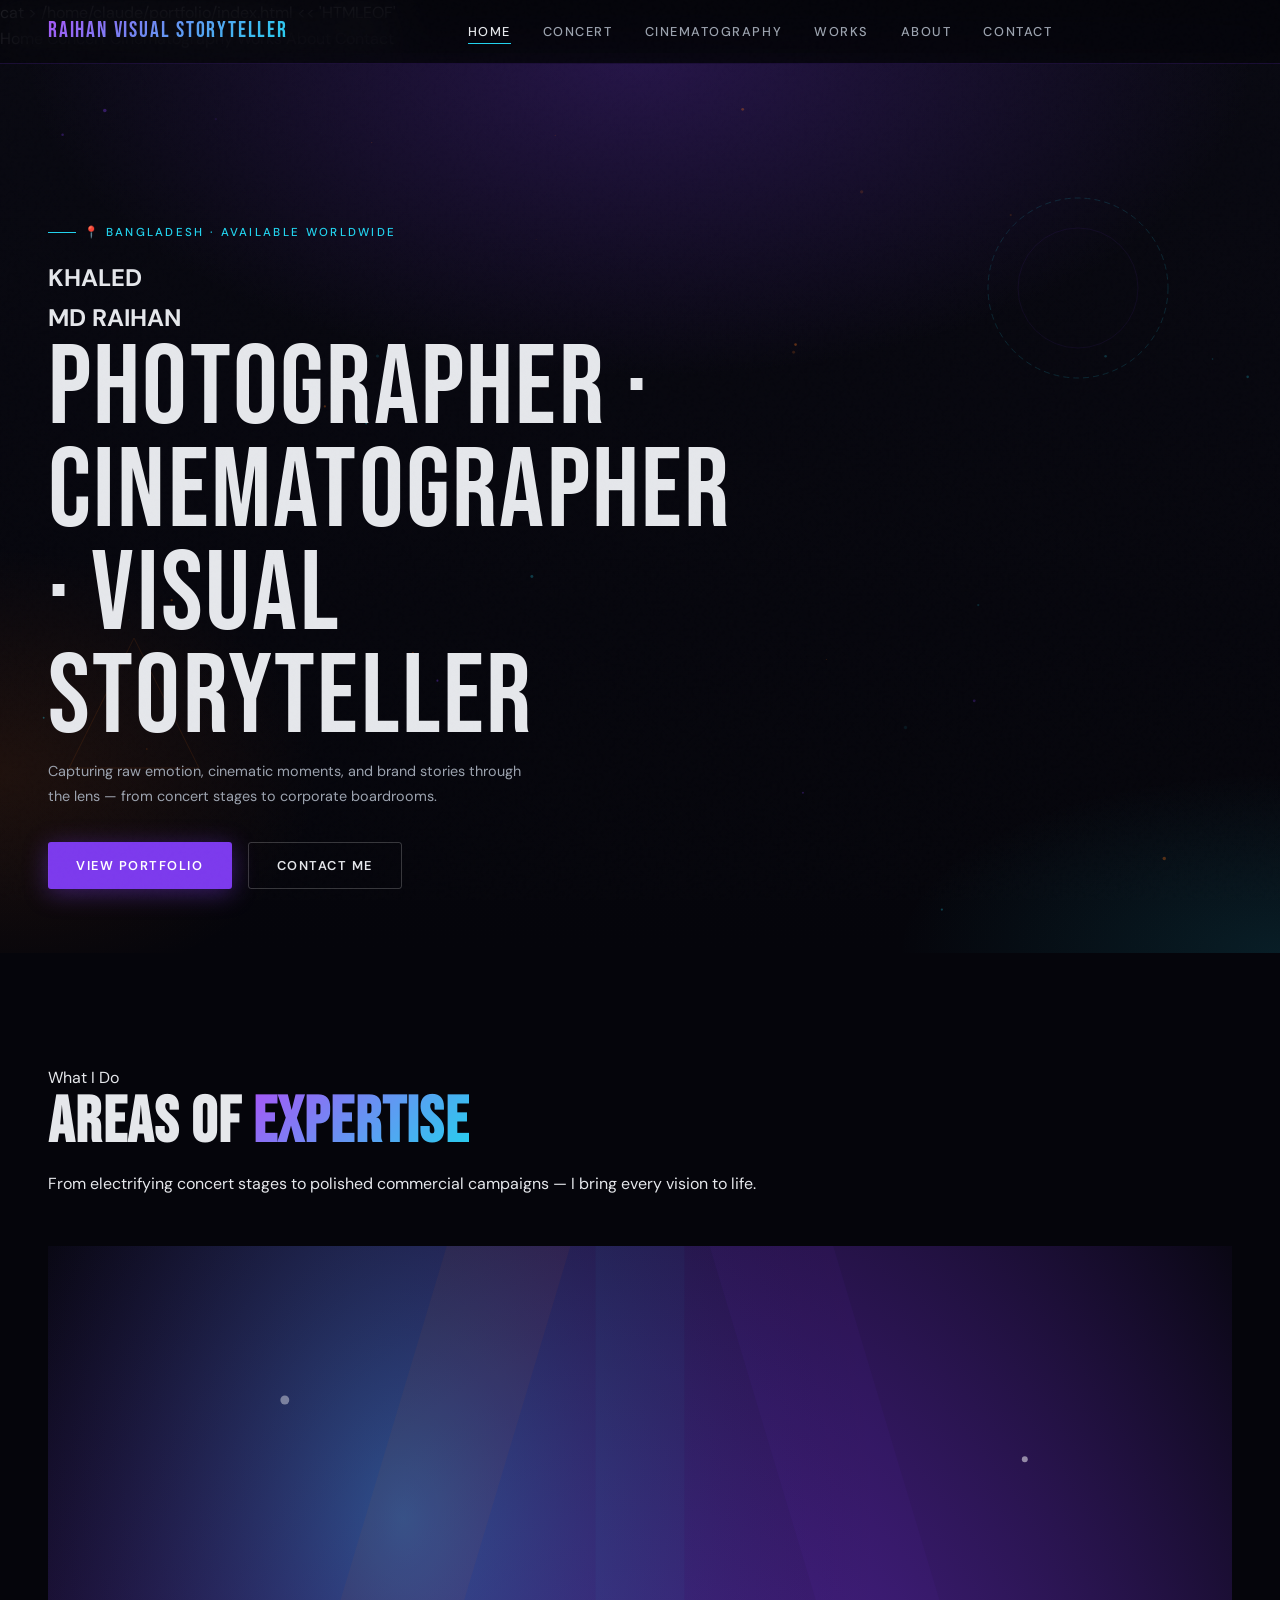
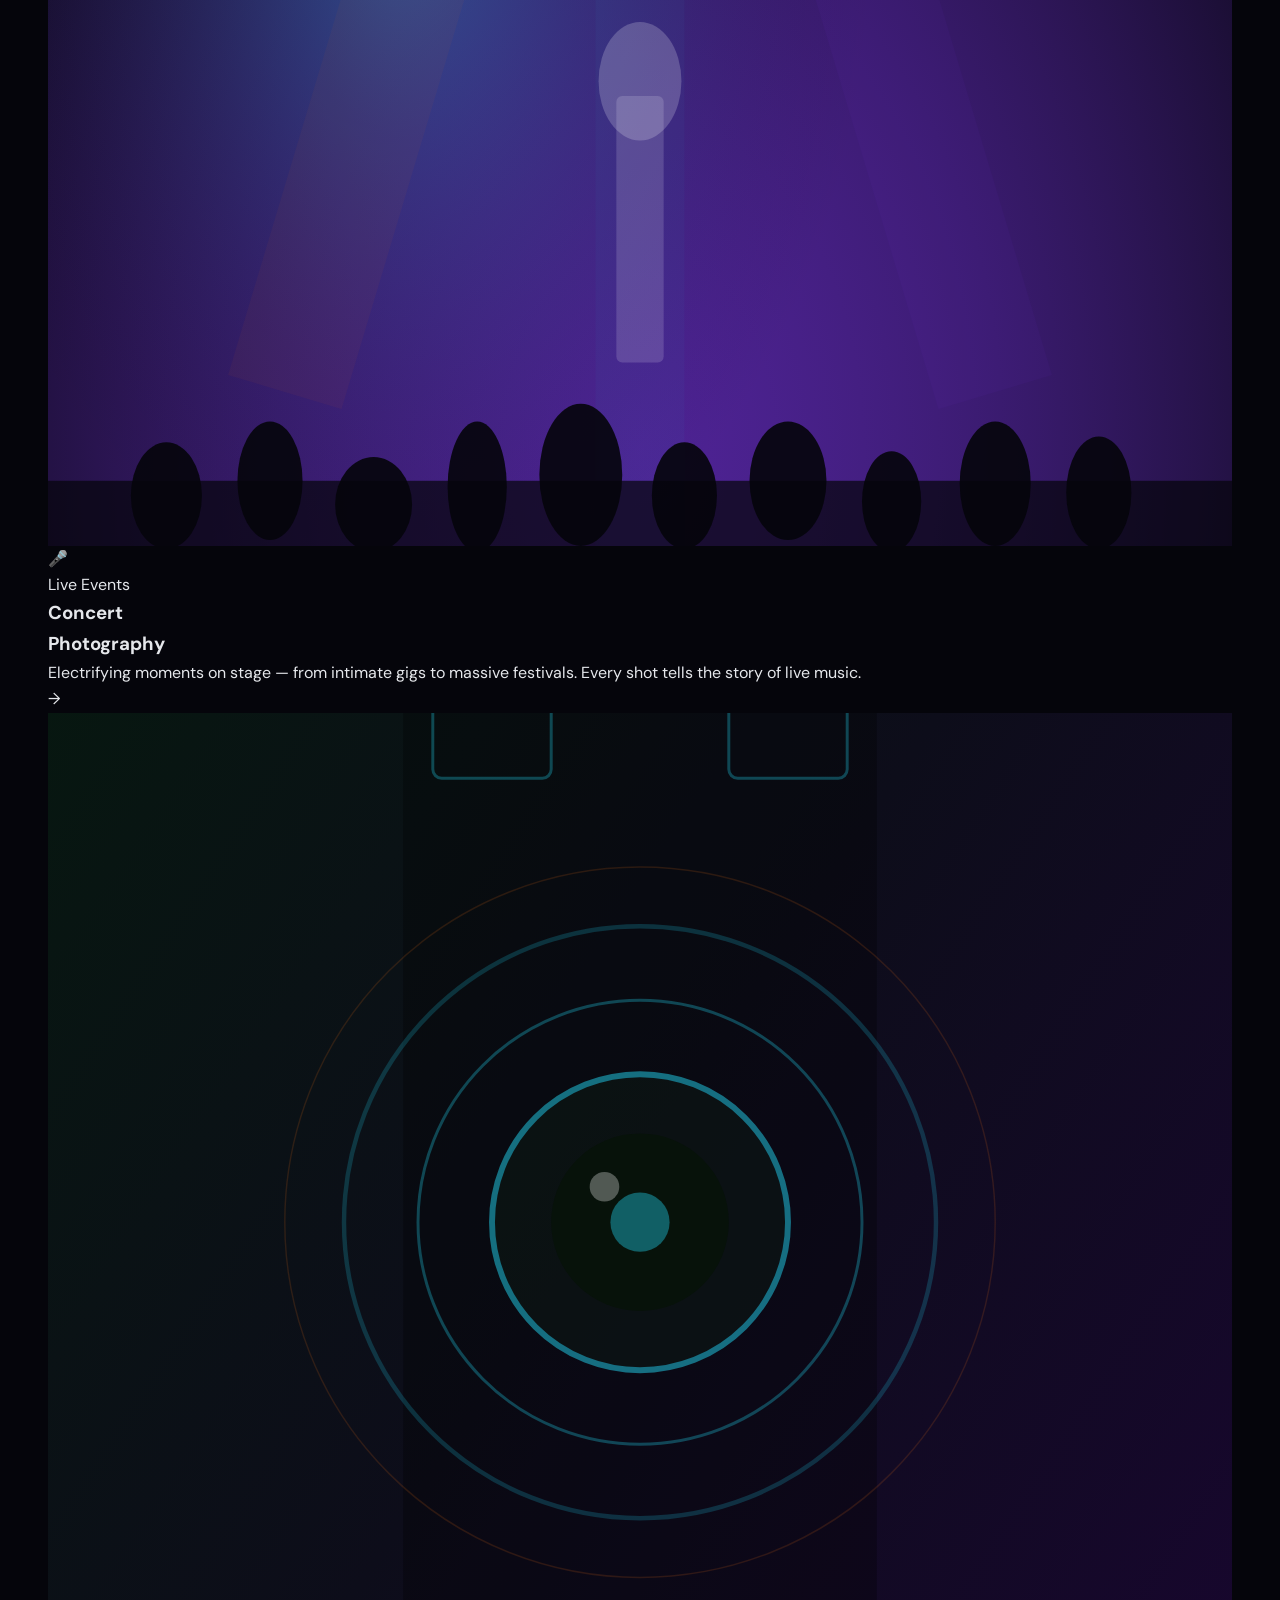
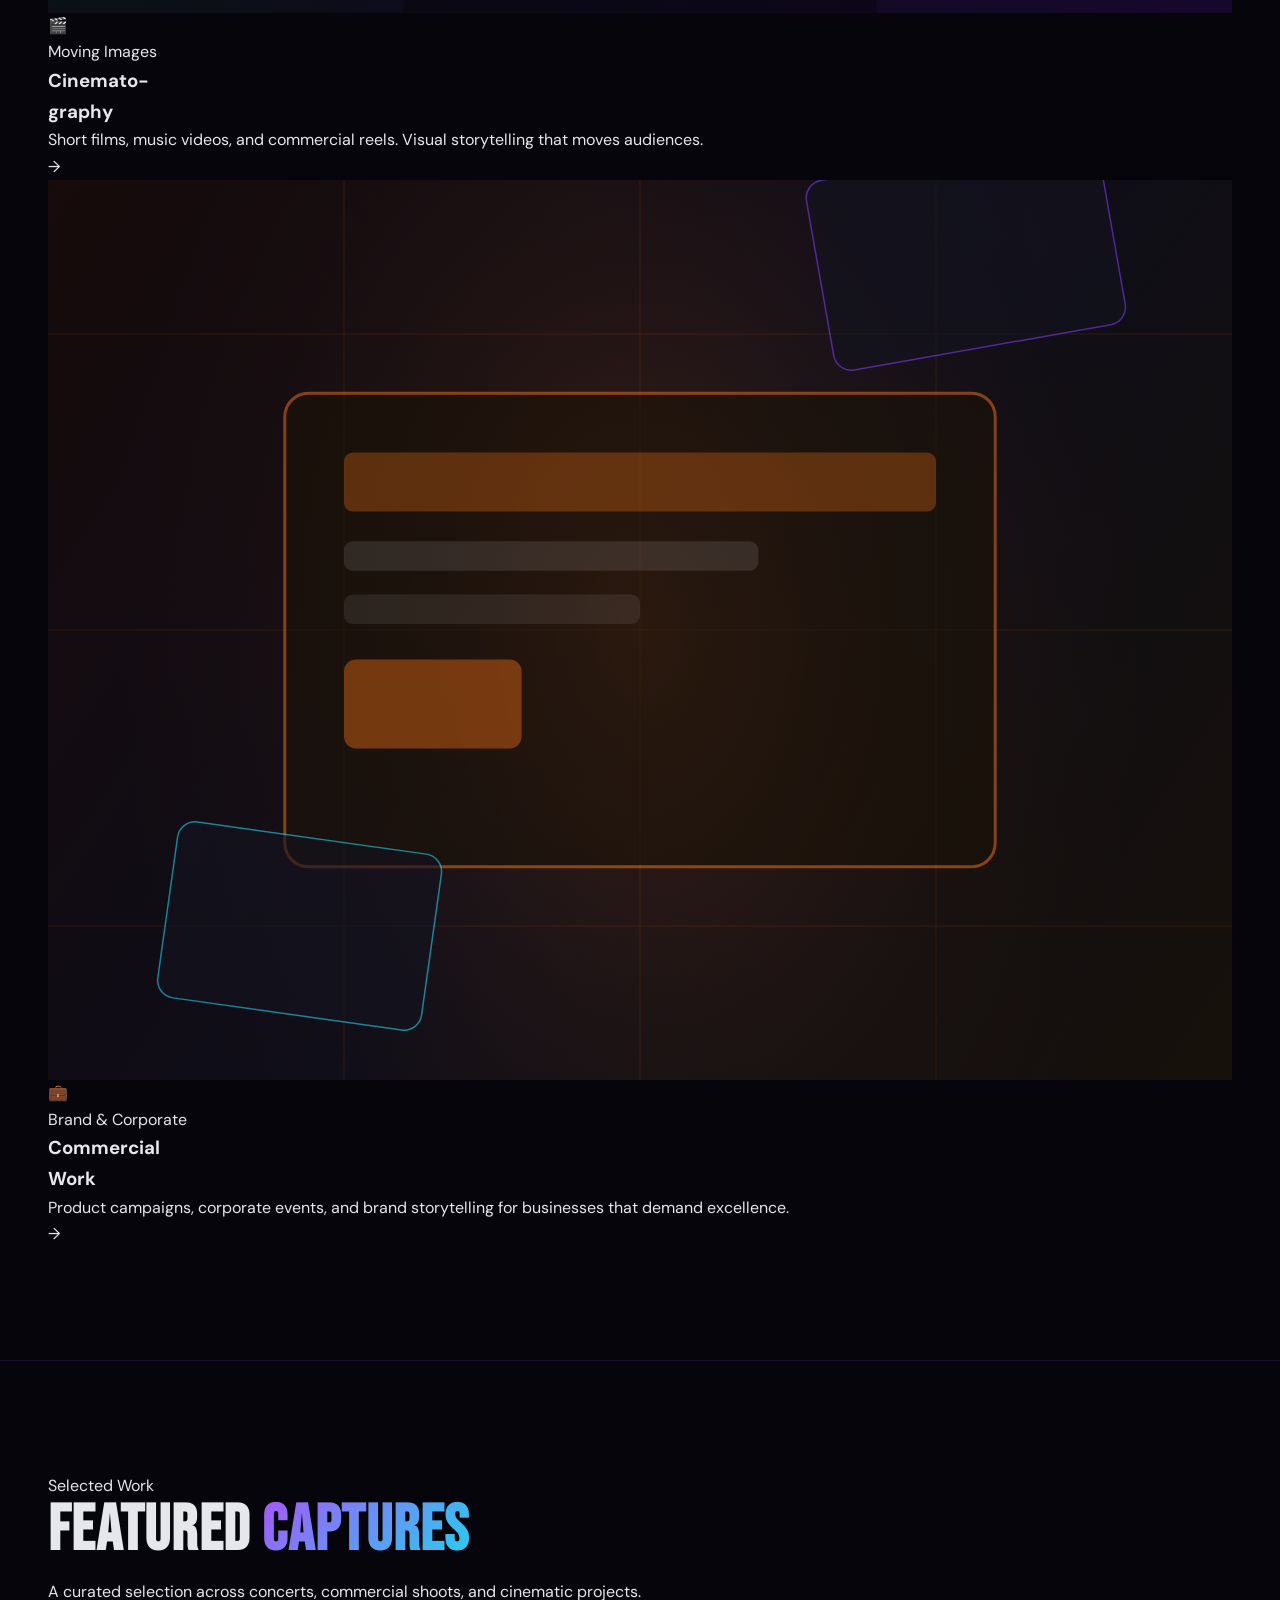
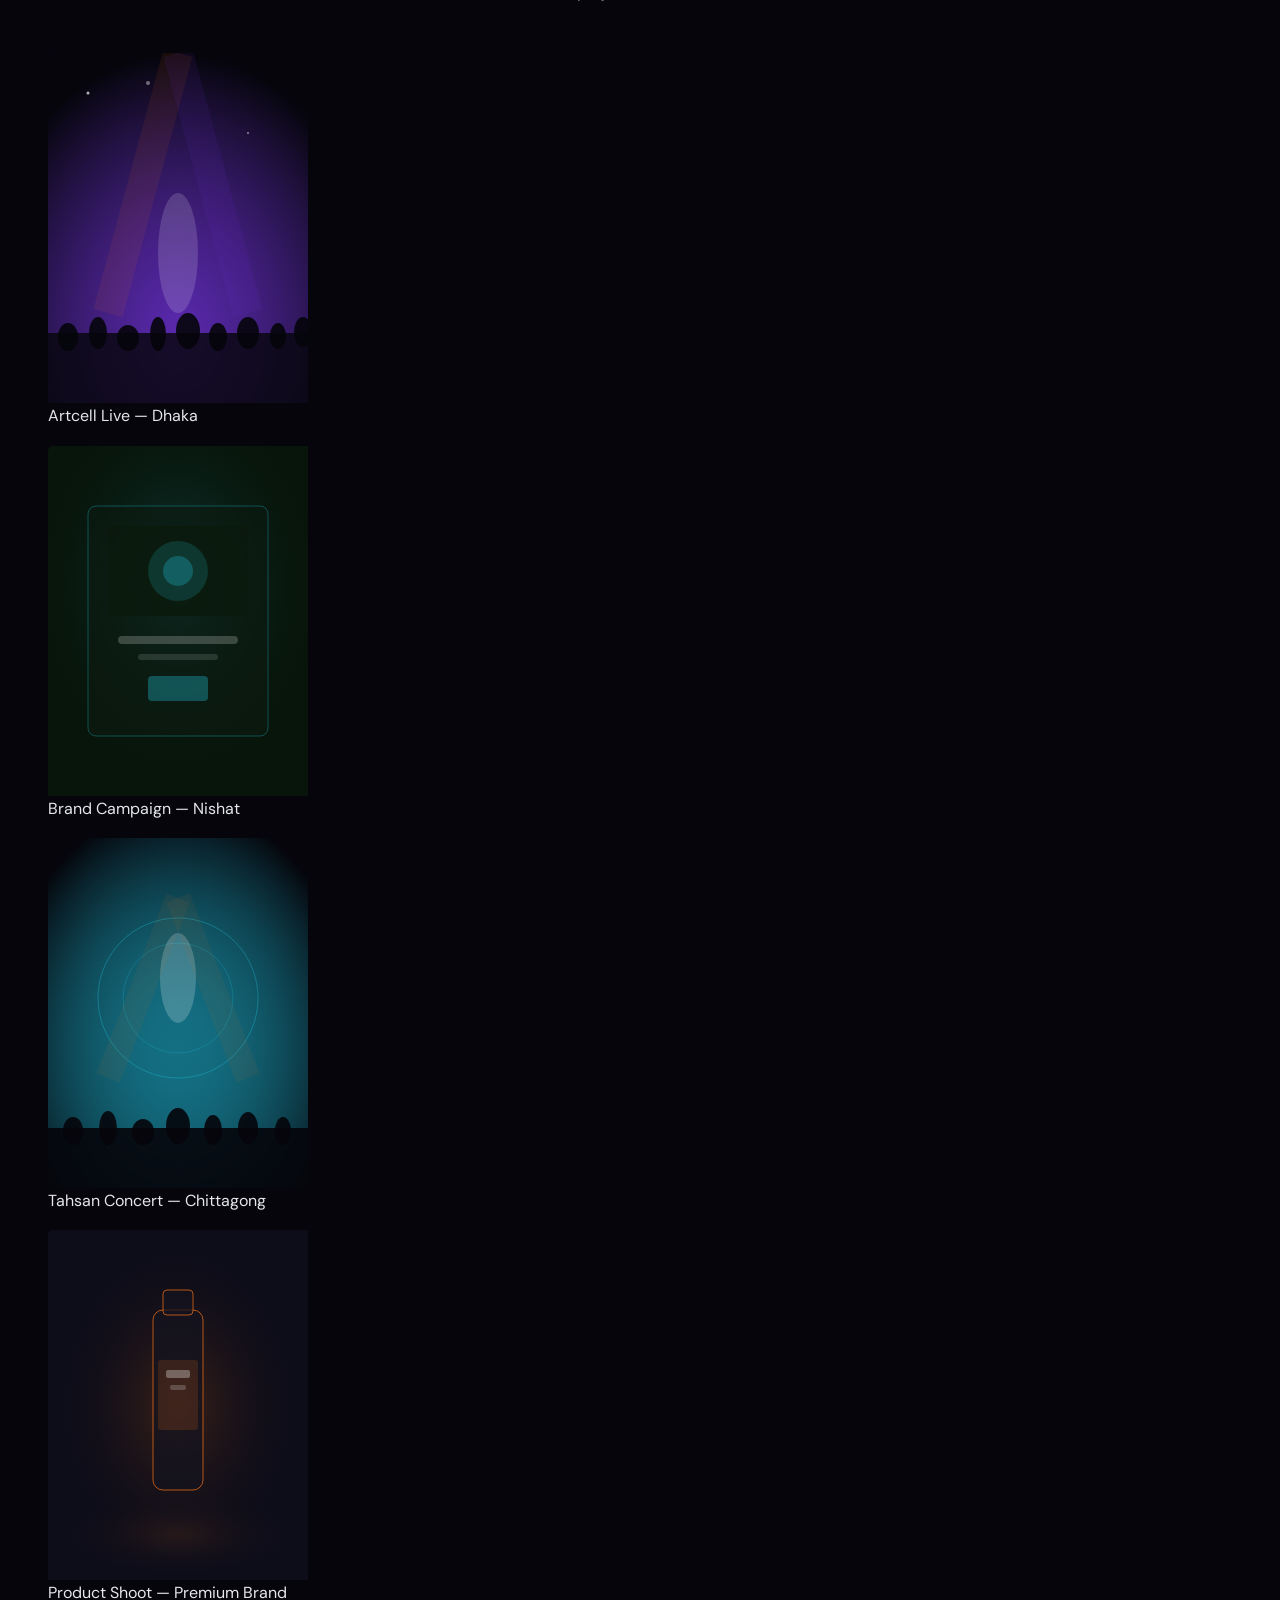
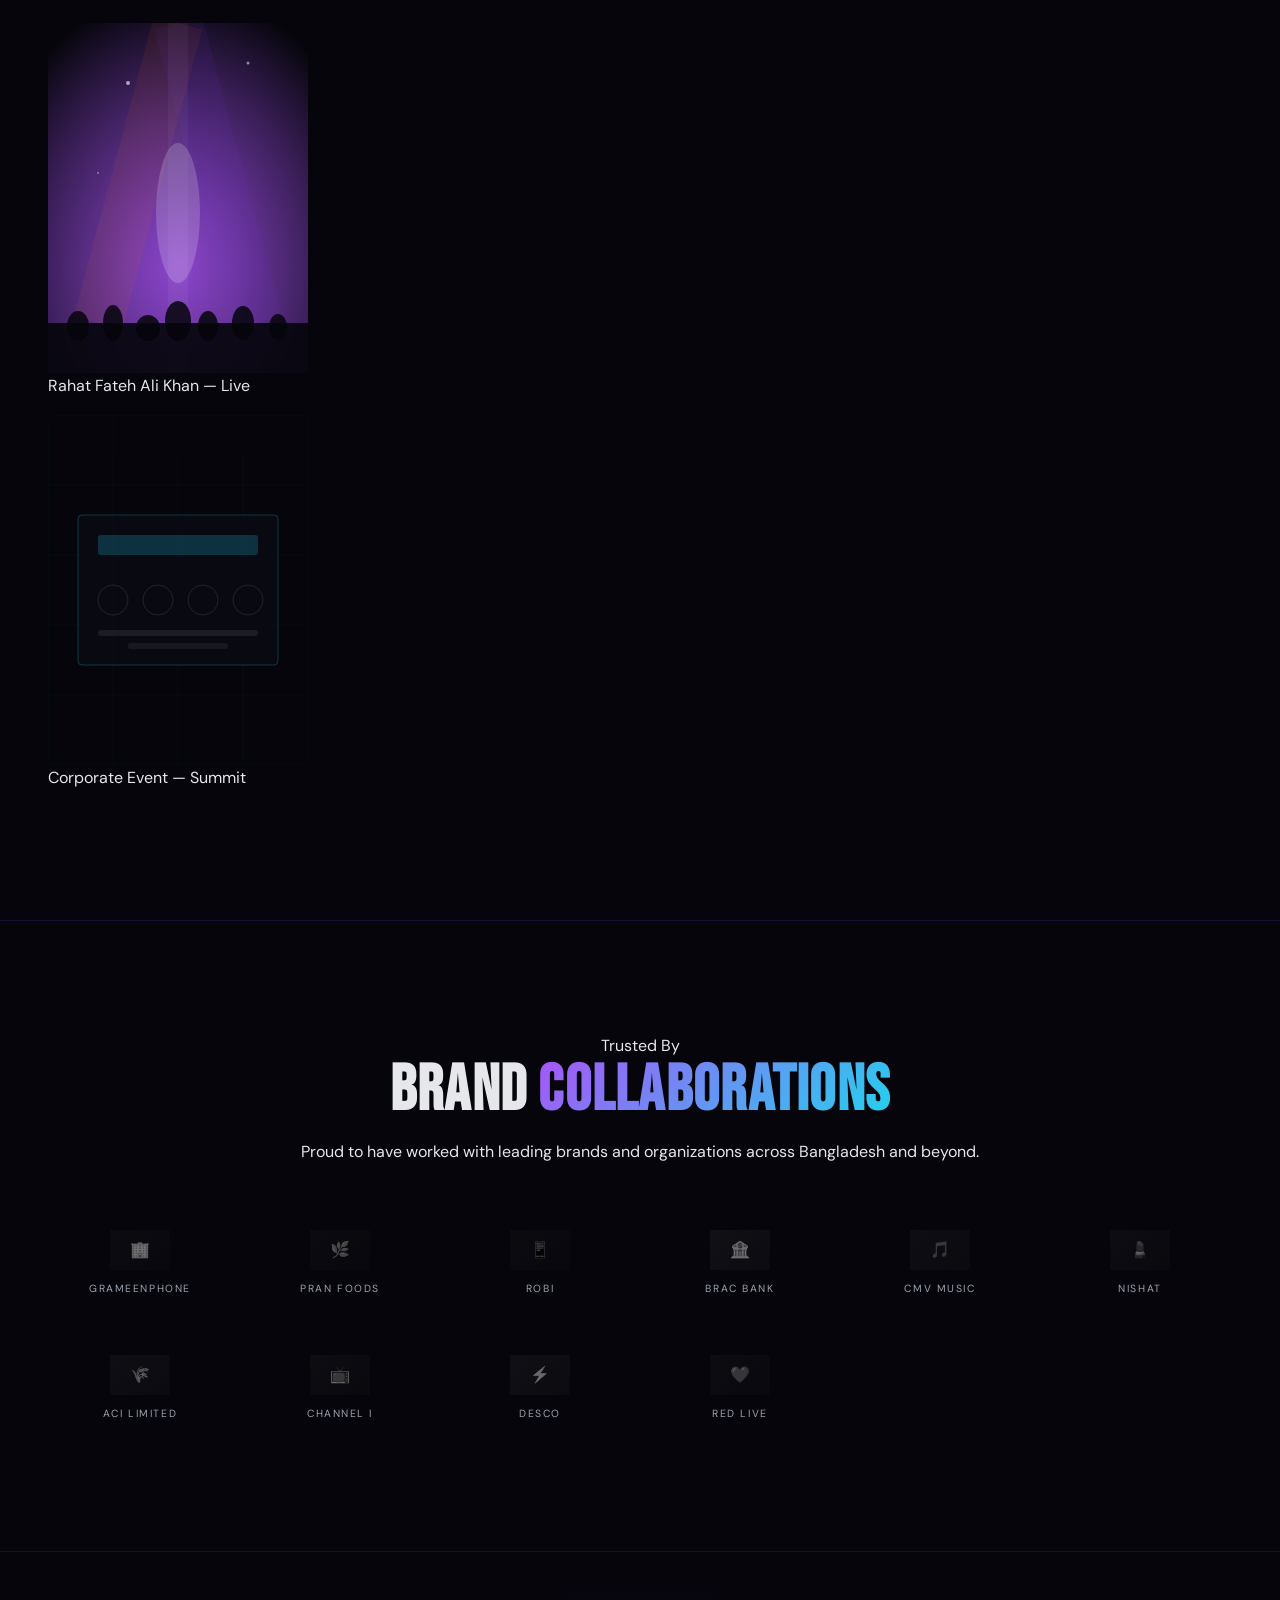
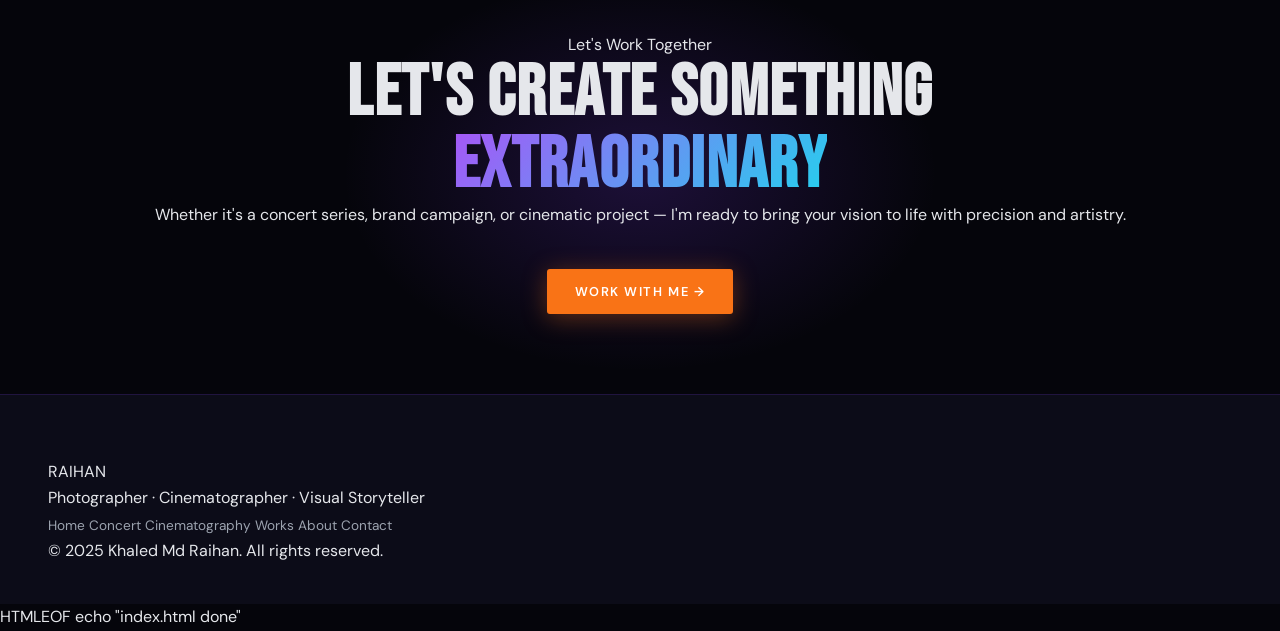
==== index.html @ 68803787 "Add files via upload" ====
cat > /home/claude/portfolio/index.html << 'HTMLEOF'
<!DOCTYPE html>
<html lang="en">
<head>
<meta charset="UTF-8">
<meta name="viewport" content="width=device-width,initial-scale=1">
<title>Khaled Md Raihan — Photographer & Cinematographer</title>
<meta name="description" content="Professional photographer and cinematographer specializing in concert photography, cinematography, and commercial work in Bangladesh.">
<link rel="stylesheet" href="style.css">
</head>
<body>

<!-- NAV -->
<nav class="navbar" id="navbar">
  <a href="index.html" class="nav-brand">
    <span class="nav-brand-name">RAIHAN</span>
    <span class="nav-brand-sub">Visual Storyteller</span>
  </a>
  <ul class="nav-links">
    <li><a href="index.html" class="active">Home</a></li>
    <li><a href="concerts.html">Concert</a></li>
    <li><a href="cinematography.html">Cinematography</a></li>
    <li><a href="works.html">Works</a></li>
    <li><a href="about.html">About</a></li>
    <li><a href="contact.html">Contact</a></li>
  </ul>
  <button class="nav-toggle" id="nav-toggle" aria-label="Menu">
    <span></span><span></span><span></span>
  </button>
</nav>

<!-- MOBILE OVERLAY -->
<nav class="nav-overlay" id="nav-overlay">
  <a href="index.html">Home</a>
  <a href="concerts.html">Concert</a>
  <a href="cinematography.html">Cinematography</a>
  <a href="works.html">Works</a>
  <a href="about.html">About</a>
  <a href="contact.html">Contact</a>
</nav>

<!-- HERO -->
<section class="hero">
  <div class="hero-bg"></div>
  <div class="hero-lines"></div>

  <!-- Floating geometric accents -->
  <svg style="position:absolute;top:15%;right:8%;opacity:.15;pointer-events:none" width="200" height="200" viewBox="0 0 200 200">
    <circle cx="100" cy="100" r="90" fill="none" stroke="#22d3ee" stroke-width="1" stroke-dasharray="6 4"/>
    <circle cx="100" cy="100" r="60" fill="none" stroke="#7c3aed" stroke-width="0.5"/>
  </svg>
  <svg style="position:absolute;bottom:20%;left:5%;opacity:.1;pointer-events:none" width="140" height="140" viewBox="0 0 140 140" class="float-el">
    <polygon points="70,5 135,135 5,135" fill="none" stroke="#f97316" stroke-width="1"/>
  </svg>

  <div class="hero-content">
    <p class="hero-eyebrow">📍 Bangladesh · Available Worldwide</p>
    <h1 class="hero-name">KHALED<br>MD RAIHAN</h1>
    <p class="hero-title">Photographer · Cinematographer · Visual Storyteller</p>
    <p class="hero-desc">Capturing raw emotion, cinematic moments, and brand stories through the lens — from concert stages to corporate boardrooms.</p>
    <div class="hero-ctas">
      <a href="works.html" class="btn btn-primary">View Portfolio</a>
      <a href="contact.html" class="btn btn-outline">Contact Me</a>
    </div>
  </div>

  <div class="hero-scroll">
    <span>Scroll</span>
    <div class="scroll-line"></div>
  </div>
</section>

<!-- FEATURED CATEGORIES -->
<section>
  <div class="container">
    <div class="section-header reveal">
      <p class="section-label">What I Do</p>
      <h2 class="section-title">Areas of <span>Expertise</span></h2>
      <p class="section-subtitle">From electrifying concert stages to polished commercial campaigns — I bring every vision to life.</p>
    </div>
    <div class="category-grid">

      <!-- Concert -->
      <a href="concerts.html" class="category-card reveal">
        <div class="card-bg-art">
          <svg width="100%" height="100%" viewBox="0 0 400 600" xmlns="http://www.w3.org/2000/svg" preserveAspectRatio="xMidYMid slice">
            <defs>
              <radialGradient id="cg1" cx="50%" cy="70%" r="70%">
                <stop offset="0%" stop-color="#7c3aed" stop-opacity="0.6"/>
                <stop offset="100%" stop-color="#05050b" stop-opacity="1"/>
              </radialGradient>
              <radialGradient id="cg2" cx="30%" cy="40%" r="40%">
                <stop offset="0%" stop-color="#22d3ee" stop-opacity="0.3"/>
                <stop offset="100%" stop-color="transparent"/>
              </radialGradient>
            </defs>
            <rect width="400" height="600" fill="#0a0012"/>
            <rect width="400" height="600" fill="url(#cg1)"/>
            <rect width="400" height="600" fill="url(#cg2)"/>
            <!-- Stage lights -->
            <g opacity="0.6">
              <line x1="200" y1="0" x2="80" y2="400" stroke="#f97316" stroke-width="40" stroke-opacity="0.08"/>
              <line x1="200" y1="0" x2="320" y2="400" stroke="#7c3aed" stroke-width="40" stroke-opacity="0.08"/>
              <line x1="200" y1="0" x2="200" y2="500" stroke="#22d3ee" stroke-width="30" stroke-opacity="0.06"/>
            </g>
            <!-- Crowd silhouette -->
            <rect x="0" y="430" width="400" height="170" fill="#05050b" opacity="0.7"/>
            <g fill="#05050b" opacity="0.9">
              <ellipse cx="40" cy="435" rx="12" ry="18"/>
              <ellipse cx="75" cy="430" rx="11" ry="20"/>
              <ellipse cx="110" cy="438" rx="13" ry="16"/>
              <ellipse cx="145" cy="432" rx="10" ry="22"/>
              <ellipse cx="180" cy="428" rx="14" ry="24"/>
              <ellipse cx="215" cy="435" rx="11" ry="18"/>
              <ellipse cx="250" cy="430" rx="13" ry="20"/>
              <ellipse cx="285" cy="437" rx="10" ry="17"/>
              <ellipse cx="320" cy="431" rx="12" ry="21"/>
              <ellipse cx="355" cy="434" rx="11" ry="19"/>
            </g>
            <!-- Mic silhouette -->
            <rect x="192" y="300" width="16" height="90" fill="#fff" opacity="0.15" rx="2"/>
            <ellipse cx="200" cy="295" rx="14" ry="20" fill="#fff" opacity="0.2"/>
            <!-- Stars/bokeh -->
            <g fill="#fff">
              <circle cx="60" cy="80" r="1.5" opacity="0.6"/>
              <circle cx="150" cy="50" r="1" opacity="0.4"/>
              <circle cx="300" cy="120" r="2" opacity="0.5"/>
              <circle cx="350" cy="60" r="1" opacity="0.3"/>
              <circle cx="80" cy="200" r="1.5" opacity="0.4"/>
              <circle cx="330" cy="220" r="1" opacity="0.5"/>
            </g>
          </svg>
        </div>
        <div class="category-card-overlay">
          <div class="category-card-icon">🎤</div>
          <p class="cat-label">Live Events</p>
          <h3 class="cat-title">Concert<br>Photography</h3>
          <p class="cat-desc">Electrifying moments on stage — from intimate gigs to massive festivals. Every shot tells the story of live music.</p>
          <div class="cat-arrow">→</div>
        </div>
      </a>

      <!-- Cinematography -->
      <a href="cinematography.html" class="category-card reveal reveal-delay-1">
        <div class="card-bg-art">
          <svg width="100%" height="100%" viewBox="0 0 400 600" xmlns="http://www.w3.org/2000/svg" preserveAspectRatio="xMidYMid slice">
            <defs>
              <linearGradient id="cinGrad" x1="0%" y1="0%" x2="100%" y2="100%">
                <stop offset="0%" stop-color="#051a0d"/>
                <stop offset="50%" stop-color="#0d0d1a"/>
                <stop offset="100%" stop-color="#1a0533"/>
              </linearGradient>
            </defs>
            <rect width="400" height="600" fill="url(#cinGrad)"/>
            <!-- Film strip -->
            <rect x="120" y="0" width="160" height="600" fill="#000" opacity="0.3"/>
            <g fill="none" stroke="#22d3ee" stroke-width="1" opacity="0.3">
              <rect x="130" y="20" width="40" height="30" rx="3"/>
              <rect x="230" y="20" width="40" height="30" rx="3"/>
              <rect x="130" y="80" width="40" height="30" rx="3"/>
              <rect x="230" y="80" width="40" height="30" rx="3"/>
              <rect x="130" y="140" width="40" height="30" rx="3"/>
              <rect x="230" y="140" width="40" height="30" rx="3"/>
              <rect x="130" y="500" width="40" height="30" rx="3"/>
              <rect x="230" y="500" width="40" height="30" rx="3"/>
              <rect x="130" y="560" width="40" height="30" rx="3"/>
              <rect x="230" y="560" width="40" height="30" rx="3"/>
            </g>
            <!-- Camera lens -->
            <circle cx="200" cy="320" r="100" fill="none" stroke="#22d3ee" stroke-width="1.5" opacity="0.2"/>
            <circle cx="200" cy="320" r="75" fill="none" stroke="#22d3ee" stroke-width="1" opacity="0.3"/>
            <circle cx="200" cy="320" r="50" fill="#0d1a14" stroke="#22d3ee" stroke-width="2" opacity="0.5"/>
            <circle cx="200" cy="320" r="30" fill="#071209" opacity="0.9"/>
            <circle cx="200" cy="320" r="10" fill="#22d3ee" opacity="0.4"/>
            <circle cx="188" cy="308" r="5" fill="#fff" opacity="0.3"/>
            <!-- Lens flare -->
            <circle cx="200" cy="320" r="120" fill="none" stroke="#f97316" stroke-width="0.5" opacity="0.15"/>
          </svg>
        </div>
        <div class="category-card-overlay">
          <div class="category-card-icon">🎬</div>
          <p class="cat-label">Moving Images</p>
          <h3 class="cat-title">Cinemato-<br>graphy</h3>
          <p class="cat-desc">Short films, music videos, and commercial reels. Visual storytelling that moves audiences.</p>
          <div class="cat-arrow">→</div>
        </div>
      </a>

      <!-- Commercial -->
      <a href="works.html" class="category-card reveal reveal-delay-2">
        <div class="card-bg-art">
          <svg width="100%" height="100%" viewBox="0 0 400 600" xmlns="http://www.w3.org/2000/svg" preserveAspectRatio="xMidYMid slice">
            <defs>
              <linearGradient id="comGrad" x1="0%" y1="0%" x2="100%" y2="100%">
                <stop offset="0%" stop-color="#1a0a05"/>
                <stop offset="50%" stop-color="#0d0d1a"/>
                <stop offset="100%" stop-color="#1a1205"/>
              </linearGradient>
              <radialGradient id="comGlow" cx="50%" cy="50%" r="50%">
                <stop offset="0%" stop-color="#f97316" stop-opacity="0.2"/>
                <stop offset="100%" stop-color="transparent"/>
              </radialGradient>
            </defs>
            <rect width="400" height="600" fill="url(#comGrad)"/>
            <rect width="400" height="600" fill="url(#comGlow)"/>
            <!-- Grid pattern -->
            <g stroke="#f97316" stroke-width="0.5" opacity="0.08">
              <line x1="0" y1="100" x2="400" y2="100"/>
              <line x1="0" y1="200" x2="400" y2="200"/>
              <line x1="0" y1="300" x2="400" y2="300"/>
              <line x1="0" y1="400" x2="400" y2="400"/>
              <line x1="0" y1="500" x2="400" y2="500"/>
              <line x1="100" y1="0" x2="100" y2="600"/>
              <line x1="200" y1="0" x2="200" y2="600"/>
              <line x1="300" y1="0" x2="300" y2="600"/>
            </g>
            <!-- Brand mockup shapes -->
            <rect x="80" y="220" width="240" height="160" rx="8" fill="#1a1205" stroke="#f97316" stroke-width="1" opacity="0.5"/>
            <rect x="100" y="240" width="200" height="20" rx="3" fill="#f97316" opacity="0.3"/>
            <rect x="100" y="270" width="140" height="10" rx="3" fill="#fff" opacity="0.1"/>
            <rect x="100" y="288" width="100" height="10" rx="3" fill="#fff" opacity="0.08"/>
            <rect x="100" y="310" width="60" height="30" rx="4" fill="#f97316" opacity="0.4"/>
            <!-- Floating cards -->
            <rect x="260" y="140" width="100" height="65" rx="6" fill="#13131f" stroke="#7c3aed" stroke-width="0.5" opacity="0.6" transform="rotate(-10 310 172)"/>
            <rect x="40" y="370" width="90" height="60" rx="6" fill="#13131f" stroke="#22d3ee" stroke-width="0.5" opacity="0.6" transform="rotate(8 85 400)"/>
          </svg>
        </div>
        <div class="category-card-overlay">
          <div class="category-card-icon">💼</div>
          <p class="cat-label">Brand & Corporate</p>
          <h3 class="cat-title">Commercial<br>Work</h3>
          <p class="cat-desc">Product campaigns, corporate events, and brand storytelling for businesses that demand excellence.</p>
          <div class="cat-arrow">→</div>
        </div>
      </a>

    </div>
  </div>
</section>

<!-- FEATURED WORK -->
<section style="background:var(--bg-card);border-top:1px solid var(--border);border-bottom:1px solid var(--border)">
  <div class="container">
    <div class="section-header reveal">
      <p class="section-label">Selected Work</p>
      <h2 class="section-title">Featured <span>Captures</span></h2>
      <p class="section-subtitle">A curated selection across concerts, commercial shoots, and cinematic projects.</p>
    </div>
    <!-- Gallery scroll with SVG placeholder art -->
    <div class="gallery-scroll reveal">

      <div class="gallery-item" data-lightbox data-caption="Artcell Live — Dhaka">
        <svg class="gallery-item-bg" viewBox="0 0 260 350" xmlns="http://www.w3.org/2000/svg" preserveAspectRatio="xMidYMid slice" width="260" height="350">
          <rect width="260" height="350" fill="#0a0018"/>
          <defs><radialGradient id="g1" cx="50%" cy="80%" r="80%"><stop offset="0%" stop-color="#7c3aed" stop-opacity="0.7"/><stop offset="100%" stop-color="#05050b"/></radialGradient></defs>
          <rect width="260" height="350" fill="url(#g1)"/>
          <line x1="130" y1="0" x2="60" y2="260" stroke="#f97316" stroke-width="30" opacity="0.08"/>
          <line x1="130" y1="0" x2="200" y2="260" stroke="#7c3aed" stroke-width="30" opacity="0.08"/>
          <ellipse cx="130" cy="200" rx="20" ry="60" fill="#fff" opacity="0.15"/>
          <rect x="0" y="280" width="260" height="70" fill="#05050b" opacity="0.8"/>
          <g fill="#05050b" opacity="0.9"><ellipse cx="20" cy="284" rx="10" ry="14"/><ellipse cx="50" cy="280" rx="9" ry="16"/><ellipse cx="80" cy="285" rx="11" ry="13"/><ellipse cx="110" cy="281" rx="8" ry="17"/><ellipse cx="140" cy="278" rx="12" ry="18"/><ellipse cx="170" cy="284" rx="9" ry="14"/><ellipse cx="200" cy="280" rx="11" ry="16"/><ellipse cx="230" cy="283" rx="8" ry="13"/><ellipse cx="255" cy="279" rx="9" ry="15"/></g>
          <circle cx="40" cy="40" r="1.5" fill="#fff" opacity="0.7"/><circle cx="200" cy="80" r="1" fill="#fff" opacity="0.5"/><circle cx="100" cy="30" r="2" fill="#fff" opacity="0.4"/>
        </svg>
        <div class="gallery-item-info"><p class="gallery-item-title">Artcell Live — Dhaka</p></div>
      </div>

      <div class="gallery-item" data-lightbox data-caption="Brand Campaign — Nishat">
        <svg class="gallery-item-bg" viewBox="0 0 260 350" xmlns="http://www.w3.org/2000/svg" preserveAspectRatio="xMidYMid slice" width="260" height="350">
          <rect width="260" height="350" fill="#08150a"/>
          <defs><radialGradient id="g2" cx="50%" cy="40%" r="60%"><stop offset="0%" stop-color="#22d3ee" stop-opacity="0.2"/><stop offset="100%" stop-color="transparent"/></radialGradient></defs>
          <rect width="260" height="350" fill="url(#g2)"/>
          <rect x="40" y="60" width="180" height="230" rx="8" fill="#0d1a10" stroke="#22d3ee" stroke-width="0.5" opacity="0.6"/>
          <rect x="60" y="80" width="140" height="90" rx="4" fill="#0a1a0c" opacity="0.8"/>
          <circle cx="130" cy="125" r="30" fill="#22d3ee" opacity="0.15"/>
          <circle cx="130" cy="125" r="15" fill="#22d3ee" opacity="0.25"/>
          <rect x="70" y="190" width="120" height="8" rx="4" fill="#fff" opacity="0.2"/>
          <rect x="90" y="208" width="80" height="6" rx="3" fill="#fff" opacity="0.12"/>
          <rect x="100" y="230" width="60" height="25" rx="4" fill="#22d3ee" opacity="0.3"/>
        </svg>
        <div class="gallery-item-info"><p class="gallery-item-title">Brand Campaign — Nishat</p></div>
      </div>

      <div class="gallery-item" data-lightbox data-caption="Tahsan Concert — Chittagong">
        <svg class="gallery-item-bg" viewBox="0 0 260 350" xmlns="http://www.w3.org/2000/svg" preserveAspectRatio="xMidYMid slice" width="260" height="350">
          <rect width="260" height="350" fill="#050b18"/>
          <defs><radialGradient id="g3" cx="50%" cy="60%" r="70%"><stop offset="0%" stop-color="#22d3ee" stop-opacity="0.5"/><stop offset="100%" stop-color="#05050b"/></radialGradient></defs>
          <rect width="260" height="350" fill="url(#g3)"/>
          <circle cx="130" cy="160" r="80" fill="none" stroke="#22d3ee" stroke-width="1" opacity="0.3"/>
          <circle cx="130" cy="160" r="55" fill="none" stroke="#22d3ee" stroke-width="0.5" opacity="0.4"/>
          <ellipse cx="130" cy="140" rx="18" ry="45" fill="#fff" opacity="0.2"/>
          <line x1="130" y1="60" x2="60" y2="240" stroke="#f97316" stroke-width="25" opacity="0.06"/>
          <line x1="130" y1="60" x2="200" y2="240" stroke="#f97316" stroke-width="25" opacity="0.06"/>
          <rect x="0" y="290" width="260" height="60" fill="#05050b" opacity="0.9"/>
          <g fill="#05050b" opacity="0.9"><ellipse cx="25" cy="293" rx="10" ry="14"/><ellipse cx="60" cy="290" rx="9" ry="17"/><ellipse cx="95" cy="294" rx="11" ry="13"/><ellipse cx="130" cy="288" rx="12" ry="18"/><ellipse cx="165" cy="292" rx="9" ry="15"/><ellipse cx="200" cy="290" rx="10" ry="16"/><ellipse cx="235" cy="293" rx="8" ry="14"/></g>
        </svg>
        <div class="gallery-item-info"><p class="gallery-item-title">Tahsan Concert — Chittagong</p></div>
      </div>

      <div class="gallery-item" data-lightbox data-caption="Product Shoot — Premium Brand">
        <svg class="gallery-item-bg" viewBox="0 0 260 350" xmlns="http://www.w3.org/2000/svg" preserveAspectRatio="xMidYMid slice" width="260" height="350">
          <rect width="260" height="350" fill="#0d0d1a"/>
          <defs><radialGradient id="g4" cx="50%" cy="50%" r="50%"><stop offset="0%" stop-color="#f97316" stop-opacity="0.2"/><stop offset="100%" stop-color="transparent"/></radialGradient></defs>
          <rect width="260" height="350" fill="url(#g4)"/>
          <!-- Product bottle silhouette -->
          <rect x="105" y="80" width="50" height="180" rx="10" fill="#13131f" stroke="#f97316" stroke-width="1" opacity="0.7"/>
          <rect x="115" y="60" width="30" height="25" rx="4" fill="#13131f" stroke="#f97316" stroke-width="1" opacity="0.7"/>
          <rect x="110" y="130" width="40" height="70" rx="3" fill="#f97316" opacity="0.15"/>
          <rect x="118" y="140" width="24" height="8" rx="2" fill="#fff" opacity="0.3"/>
          <rect x="122" y="155" width="16" height="5" rx="2" fill="#fff" opacity="0.2"/>
          <!-- Reflection -->
          <rect x="105" y="265" width="50" height="60" rx="10" fill="#13131f" opacity="0.3" transform="scale(1,-1) translate(0,-590)"/>
          <rect x="0" y="260" width="260" height="90" fill="url(#g4)" opacity="0.5"/>
        </svg>
        <div class="gallery-item-info"><p class="gallery-item-title">Product Shoot — Premium Brand</p></div>
      </div>

      <div class="gallery-item" data-lightbox data-caption="Rahat Fateh Ali Khan — Live">
        <svg class="gallery-item-bg" viewBox="0 0 260 350" xmlns="http://www.w3.org/2000/svg" preserveAspectRatio="xMidYMid slice" width="260" height="350">
          <rect width="260" height="350" fill="#180520"/>
          <defs><radialGradient id="g5" cx="50%" cy="70%" r="80%"><stop offset="0%" stop-color="#a855f7" stop-opacity="0.8"/><stop offset="100%" stop-color="#05050b"/></radialGradient></defs>
          <rect width="260" height="350" fill="url(#g5)"/>
          <line x1="130" y1="0" x2="50" y2="300" stroke="#f97316" stroke-width="50" opacity="0.07"/>
          <line x1="130" y1="0" x2="210" y2="300" stroke="#7c3aed" stroke-width="50" opacity="0.07"/>
          <line x1="130" y1="0" x2="130" y2="350" stroke="#fff" stroke-width="20" opacity="0.04"/>
          <ellipse cx="130" cy="190" rx="22" ry="70" fill="#fff" opacity="0.18"/>
          <rect x="0" y="300" width="260" height="50" fill="#05050b" opacity="0.9"/>
          <g fill="#05050b" opacity="0.85"><ellipse cx="30" cy="303" rx="11" ry="15"/><ellipse cx="65" cy="300" rx="10" ry="18"/><ellipse cx="100" cy="305" rx="12" ry="13"/><ellipse cx="130" cy="298" rx="13" ry="20"/><ellipse cx="160" cy="303" rx="10" ry="15"/><ellipse cx="195" cy="300" rx="11" ry="17"/><ellipse cx="230" cy="304" rx="9" ry="13"/></g>
          <circle cx="80" cy="60" r="2" fill="#fff" opacity="0.6"/><circle cx="200" cy="40" r="1.5" fill="#fff" opacity="0.5"/><circle cx="50" cy="150" r="1" fill="#fff" opacity="0.4"/>
        </svg>
        <div class="gallery-item-info"><p class="gallery-item-title">Rahat Fateh Ali Khan — Live</p></div>
      </div>

      <div class="gallery-item" data-lightbox data-caption="Corporate Event — Summit">
        <svg class="gallery-item-bg" viewBox="0 0 260 350" xmlns="http://www.w3.org/2000/svg" preserveAspectRatio="xMidYMid slice" width="260" height="350">
          <rect width="260" height="350" fill="#05050b"/>
          <rect x="0" y="0" width="260" height="350" fill="none" stroke="#22d3ee" stroke-width="0.5" opacity="0.1"/>
          <g stroke="#22d3ee" stroke-width="0.5" opacity="0.06">
            <line x1="0" y1="70" x2="260" y2="70"/><line x1="0" y1="140" x2="260" y2="140"/>
            <line x1="0" y1="210" x2="260" y2="210"/><line x1="0" y1="280" x2="260" y2="280"/>
            <line x1="65" y1="0" x2="65" y2="350"/><line x1="130" y1="0" x2="130" y2="350"/><line x1="195" y1="0" x2="195" y2="350"/>
          </g>
          <rect x="30" y="100" width="200" height="150" rx="4" fill="#0d0d1a" stroke="#22d3ee" stroke-width="0.5" opacity="0.5"/>
          <rect x="50" y="120" width="160" height="20" rx="3" fill="#22d3ee" opacity="0.2"/>
          <g fill="none" stroke="#fff" opacity="0.1" stroke-width="1">
            <circle cx="65" cy="185" r="15"/><circle cx="110" cy="185" r="15"/>
            <circle cx="155" cy="185" r="15"/><circle cx="200" cy="185" r="15"/>
          </g>
          <rect x="50" y="215" width="160" height="6" rx="3" fill="#fff" opacity="0.08"/>
          <rect x="80" y="228" width="100" height="6" rx="3" fill="#fff" opacity="0.06"/>
        </svg>
        <div class="gallery-item-info"><p class="gallery-item-title">Corporate Event — Summit</p></div>
      </div>

    </div>
  </div>
</section>

<!-- BRAND COLLABORATIONS -->
<section>
  <div class="container">
    <div class="section-header reveal text-center">
      <p class="section-label">Trusted By</p>
      <h2 class="section-title">Brand <span>Collaborations</span></h2>
      <p class="section-subtitle" style="margin:0 auto">Proud to have worked with leading brands and organizations across Bangladesh and beyond.</p>
    </div>
    <div class="brands-grid reveal">
      <div class="brand-item"><div class="brand-logo" style="background:linear-gradient(135deg,#e8342d22,#e8342d11)">🏢</div><span class="brand-name">Grameenphone</span></div>
      <div class="brand-item"><div class="brand-logo" style="background:linear-gradient(135deg,#00684622,#00684611)">🌿</div><span class="brand-name">Pran Foods</span></div>
      <div class="brand-item"><div class="brand-logo" style="background:linear-gradient(135deg,#7c3aed22,#7c3aed11)">📱</div><span class="brand-name">Robi</span></div>
      <div class="brand-item"><div class="brand-logo" style="background:linear-gradient(135deg,#22d3ee22,#22d3ee11)">🏦</div><span class="brand-name">BRAC Bank</span></div>
      <div class="brand-item"><div class="brand-logo" style="background:linear-gradient(135deg,#f9731622,#f9731611)">🎵</div><span class="brand-name">CMV Music</span></div>
      <div class="brand-item"><div class="brand-logo" style="background:linear-gradient(135deg,#ec489922,#ec489911)">💄</div><span class="brand-name">Nishat</span></div>
      <div class="brand-item"><div class="brand-logo" style="background:linear-gradient(135deg,#10b98122,#10b98111)">🌾</div><span class="brand-name">ACI Limited</span></div>
      <div class="brand-item"><div class="brand-logo" style="background:linear-gradient(135deg,#6366f122,#6366f111)">📺</div><span class="brand-name">Channel i</span></div>
      <div class="brand-item"><div class="brand-logo" style="background:linear-gradient(135deg,#f59e0b22,#f59e0b11)">⚡</div><span class="brand-name">DESCO</span></div>
      <div class="brand-item"><div class="brand-logo" style="background:linear-gradient(135deg,#ef444422,#ef444411)">❤️</div><span class="brand-name">RED Live</span></div>
    </div>
  </div>
</section>

<!-- CTA -->
<section class="cta-section" style="background:var(--bg-card);border-top:1px solid var(--border)">
  <div class="container">
    <p class="section-label reveal" style="justify-content:center;display:flex">Let's Work Together</p>
    <h2 class="section-title reveal" style="margin-bottom:0">Let's Create Something<br><span>Extraordinary</span></h2>
    <div class="cta-line reveal"></div>
    <p class="section-subtitle reveal" style="margin:0 auto 40px">Whether it's a concert series, brand campaign, or cinematic project — I'm ready to bring your vision to life with precision and artistry.</p>
    <a href="contact.html" class="btn btn-orange reveal">Work With Me →</a>
  </div>
</section>

<!-- FOOTER -->
<footer>
  <div class="footer-name">RAIHAN</div>
  <p class="footer-tagline">Photographer · Cinematographer · Visual Storyteller</p>
  <nav class="footer-links">
    <a href="index.html">Home</a>
    <a href="concerts.html">Concert</a>
    <a href="cinematography.html">Cinematography</a>
    <a href="works.html">Works</a>
    <a href="about.html">About</a>
    <a href="contact.html">Contact</a>
  </nav>
  <p class="footer-copy">© 2025 Khaled Md Raihan. All rights reserved.</p>
</footer>

<!-- LIGHTBOX -->
<div class="lightbox" id="lightbox">
  <button class="lightbox-close" id="lightbox-close">✕</button>
  <button class="lightbox-nav lightbox-prev" id="lightbox-prev">‹</button>
  <button class="lightbox-nav lightbox-next" id="lightbox-next">›</button>
  <div class="lightbox-content">
    <img id="lightbox-img" src="" alt="Portfolio image">
  </div>
  <p class="lightbox-caption" id="lightbox-caption"></p>
</div>

<script src="script.js"></script>
<script>
// Nav toggle wiring
document.getElementById('nav-toggle').addEventListener('click', function() {
  this.classList.toggle('open');
  const ov = document.getElementById('nav-overlay');
  const isOpen = this.classList.contains('open');
  ov.style.display = 'flex';
  requestAnimationFrame(() => ov.classList.toggle('open', isOpen));
  document.body.style.overflow = isOpen ? 'hidden' : '';
  if (!isOpen) setTimeout(() => { if (!ov.classList.contains('open')) ov.style.display = 'none'; }, 300);
  ov.querySelectorAll('a').forEach((a, i) => {
    a.style.transitionDelay = isOpen ? `${i * 0.07}s` : '0s';
  });
});
document.getElementById('nav-overlay').querySelectorAll('a').forEach(a => {
  a.addEventListener('click', () => {
    document.getElementById('nav-toggle').classList.remove('open');
    const ov = document.getElementById('nav-overlay');
    ov.classList.remove('open');
    document.body.style.overflow = '';
    setTimeout(() => { ov.style.display = 'none'; }, 300);
  });
});
</script>
</body>
</html>
HTMLEOF
echo "index.html done"
---- style.css ----
/* ============================================
   KHALED MD RAIHAN – Portfolio CSS
   Cinematic Dark Theme, Mobile-First
   ============================================ */

@import url('https://fonts.googleapis.com/css2?family=Bebas+Neue&family=DM+Sans:ital,wght@0,300;0,400;0,500;0,600;1,300&family=Playfair+Display:ital,wght@0,700;1,600&display=swap');

/* ---- CSS Variables ---- */
:root {
  --bg: #05050b;
  --bg2: #0c0c18;
  --card: #13131f;
  --card2: #1a1a2e;
  --purple: #7c3aed;
  --purple-light: #a855f7;
  --cyan: #22d3ee;
  --orange: #f97316;
  --text: #e5e7eb;
  --muted: #9ca3af;
  --border: rgba(124,58,237,0.18);
  --glow-purple: 0 0 40px rgba(124,58,237,0.35);
  --glow-cyan: 0 0 40px rgba(34,211,238,0.25);
  --glow-orange: 0 0 40px rgba(249,115,22,0.3);
  --transition: 0.4s cubic-bezier(0.23, 1, 0.32, 1);
  --font-display: 'Bebas Neue', sans-serif;
  --font-serif: 'Playfair Display', serif;
  --font-body: 'DM Sans', sans-serif;
}

/* ---- Reset ---- */
*, *::before, *::after { margin: 0; padding: 0; box-sizing: border-box; }
html { scroll-behavior: smooth; font-size: 16px; }
body {
  font-family: var(--font-body);
  background: var(--bg);
  color: var(--text);
  overflow-x: hidden;
  line-height: 1.65;
  -webkit-font-smoothing: antialiased;
}
img { max-width: 100%; display: block; }
a { text-decoration: none; color: inherit; }
button { font-family: var(--font-body); cursor: pointer; border: none; background: none; }
ul { list-style: none; }

/* ---- Scrollbar ---- */
::-webkit-scrollbar { width: 4px; height: 4px; }
::-webkit-scrollbar-track { background: var(--bg); }
::-webkit-scrollbar-thumb { background: var(--purple); border-radius: 2px; }

/* ============================================
   NOISE OVERLAY
   ============================================ */
body::before {
  content: '';
  position: fixed;
  inset: 0;
  background-image: url("data:image/svg+xml,%3Csvg viewBox='0 0 256 256' xmlns='http://www.w3.org/2000/svg'%3E%3Cfilter id='noise'%3E%3CfeTurbulence type='fractalNoise' baseFrequency='0.9' numOctaves='4' stitchTiles='stitch'/%3E%3C/filter%3E%3Crect width='100%25' height='100%25' filter='url(%23noise)' opacity='0.04'/%3E%3C/svg%3E");
  pointer-events: none;
  z-index: 1000;
  opacity: 0.4;
}

/* ============================================
   NAVBAR
   ============================================ */
.navbar {
  position: fixed;
  top: 0; left: 0; right: 0;
  z-index: 999;
  padding: 0 1.25rem;
  height: 64px;
  display: flex;
  align-items: center;
  justify-content: space-between;
  background: rgba(5,5,11,0.85);
  backdrop-filter: blur(18px) saturate(1.5);
  border-bottom: 1px solid var(--border);
  transition: var(--transition);
}
.navbar.scrolled {
  height: 56px;
  background: rgba(5,5,11,0.97);
}
.nav-brand {
  font-family: var(--font-display);
  font-size: 1.4rem;
  letter-spacing: 0.08em;
  background: linear-gradient(135deg, var(--purple-light), var(--cyan));
  -webkit-background-clip: text;
  -webkit-text-fill-color: transparent;
  background-clip: text;
}
.nav-links {
  display: none;
  gap: 2rem;
}
.nav-links a {
  font-size: 0.8rem;
  font-weight: 500;
  letter-spacing: 0.12em;
  text-transform: uppercase;
  color: var(--muted);
  transition: color 0.25s;
  position: relative;
}
.nav-links a::after {
  content: '';
  position: absolute;
  bottom: -4px; left: 0;
  width: 0; height: 1px;
  background: var(--cyan);
  transition: width 0.3s;
}
.nav-links a:hover, .nav-links a.active { color: var(--text); }
.nav-links a:hover::after, .nav-links a.active::after { width: 100%; }
.hamburger {
  display: flex;
  flex-direction: column;
  gap: 5px;
  cursor: pointer;
  padding: 8px;
  border-radius: 6px;
  transition: background 0.2s;
}
.hamburger:hover { background: rgba(255,255,255,0.06); }
.hamburger span {
  display: block;
  width: 22px; height: 2px;
  background: var(--text);
  border-radius: 2px;
  transition: var(--transition);
}
.hamburger.open span:nth-child(1) { transform: translateY(7px) rotate(45deg); }
.hamburger.open span:nth-child(2) { opacity: 0; transform: scaleX(0); }
.hamburger.open span:nth-child(3) { transform: translateY(-7px) rotate(-45deg); }

/* Mobile Menu */
.mobile-menu {
  position: fixed;
  top: 64px; left: 0; right: 0; bottom: 0;
  background: rgba(5,5,11,0.98);
  backdrop-filter: blur(20px);
  z-index: 998;
  display: flex;
  flex-direction: column;
  align-items: center;
  justify-content: center;
  gap: 2.5rem;
  transform: translateX(100%);
  transition: transform 0.45s cubic-bezier(0.23, 1, 0.32, 1);
}
.mobile-menu.open { transform: translateX(0); }
.mobile-menu a {
  font-family: var(--font-display);
  font-size: 2.5rem;
  letter-spacing: 0.06em;
  color: var(--muted);
  transition: color 0.3s, text-shadow 0.3s;
}
.mobile-menu a:hover, .mobile-menu a.active {
  color: var(--text);
  text-shadow: var(--glow-purple);
}

/* Desktop Nav */
@media (min-width: 768px) {
  .nav-links { display: flex; }
  .hamburger { display: none; }
  .mobile-menu { display: none !important; }
  .navbar { padding: 0 3rem; }
}

/* ============================================
   HERO SECTION
   ============================================ */
.hero {
  position: relative;
  min-height: 100svh;
  display: flex;
  align-items: flex-end;
  padding: 6rem 1.5rem 3.5rem;
  overflow: hidden;
}
.hero-bg {
  position: absolute;
  inset: 0;
  background:
    radial-gradient(ellipse 80% 60% at 50% 0%, rgba(124,58,237,0.25) 0%, transparent 60%),
    radial-gradient(ellipse 60% 40% at 100% 100%, rgba(34,211,238,0.12) 0%, transparent 50%),
    radial-gradient(ellipse 50% 50% at 0% 80%, rgba(249,115,22,0.1) 0%, transparent 50%),
    linear-gradient(180deg, rgba(5,5,11,0.3) 0%, rgba(5,5,11,0.85) 70%, var(--bg) 100%),
    #0a0a14;
}
.hero-bg-image {
  position: absolute;
  inset: 0;
  background-image: var(--hero-img, none);
  background-size: cover;
  background-position: center;
  opacity: 0.3;
  filter: saturate(0.6);
}
/* Animated grid */
.hero-grid {
  position: absolute;
  inset: 0;
  background-image:
    linear-gradient(rgba(124,58,237,0.06) 1px, transparent 1px),
    linear-gradient(90deg, rgba(124,58,237,0.06) 1px, transparent 1px);
  background-size: 60px 60px;
  mask-image: linear-gradient(180deg, transparent 0%, black 30%, black 70%, transparent 100%);
}
.hero-content {
  position: relative;
  z-index: 2;
  max-width: 700px;
}
.hero-eyebrow {
  display: inline-flex;
  align-items: center;
  gap: 0.5rem;
  font-size: 0.72rem;
  font-weight: 500;
  letter-spacing: 0.2em;
  text-transform: uppercase;
  color: var(--cyan);
  margin-bottom: 1rem;
}
.hero-eyebrow::before {
  content: '';
  display: block;
  width: 28px; height: 1px;
  background: var(--cyan);
}
.hero-title {
  font-family: var(--font-display);
  font-size: clamp(3.2rem, 12vw, 7rem);
  line-height: 0.92;
  letter-spacing: 0.02em;
  margin-bottom: 0.6rem;
  color: var(--text);
}
.hero-title span {
  background: linear-gradient(135deg, var(--purple-light) 0%, var(--cyan) 60%, var(--orange) 100%);
  -webkit-background-clip: text;
  -webkit-text-fill-color: transparent;
  background-clip: text;
}
.hero-subtitle {
  font-family: var(--font-serif);
  font-style: italic;
  font-size: clamp(1rem, 3vw, 1.25rem);
  color: var(--muted);
  margin-bottom: 1.25rem;
}
.hero-desc {
  font-size: 0.9rem;
  color: var(--muted);
  max-width: 480px;
  margin-bottom: 2rem;
  line-height: 1.75;
}
.hero-ctas {
  display: flex;
  flex-wrap: wrap;
  gap: 1rem;
}
.hero-stats {
  position: absolute;
  right: 1.5rem;
  bottom: 3.5rem;
  z-index: 2;
  display: flex;
  flex-direction: column;
  gap: 1.25rem;
  text-align: right;
}

.stat-number {
  font-family: var(--font-display);
  font-size: 2rem;
  line-height: 1;
  background: linear-gradient(135deg, var(--purple-light), var(--cyan));
  -webkit-background-clip: text;
  -webkit-text-fill-color: transparent;
  background-clip: text;
}
.stat-label {
  font-size: 0.65rem;
  letter-spacing: 0.15em;
  text-transform: uppercase;
  color: var(--muted);
}
.scroll-hint {
  position: absolute;
  bottom: 1.5rem;
  left: 50%;
  transform: translateX(-50%);
  z-index: 2;
  display: flex;
  flex-direction: column;
  align-items: center;
  gap: 0.5rem;
  font-size: 0.65rem;
  letter-spacing: 0.2em;
  text-transform: uppercase;
  color: var(--muted);
  opacity: 0.6;
  animation: float 2.5s ease-in-out infinite;
}
.scroll-hint-line {
  width: 1px;
  height: 40px;
  background: linear-gradient(180deg, var(--purple), transparent);
}
@keyframes float {
  0%, 100% { transform: translateX(-50%) translateY(0); }
  50% { transform: translateX(-50%) translateY(6px); }
}

/* ============================================
   BUTTONS
   ============================================ */
.btn {
  display: inline-flex;
  align-items: center;
  gap: 0.5rem;
  padding: 0.75rem 1.75rem;
  font-size: 0.8rem;
  font-weight: 600;
  letter-spacing: 0.12em;
  text-transform: uppercase;
  border-radius: 3px;
  transition: var(--transition);
  position: relative;
  overflow: hidden;
}
.btn::before {
  content: '';
  position: absolute;
  inset: 0;
  background: rgba(255,255,255,0.08);
  transform: translateX(-100%);
  transition: transform 0.4s;
}
.btn:hover::before { transform: translateX(0); }
.btn-primary {
  background: var(--purple);
  color: #fff;
  box-shadow: 0 4px 24px rgba(124,58,237,0.4);
}
.btn-primary:hover {
  background: var(--purple-light);
  box-shadow: 0 6px 32px rgba(124,58,237,0.6);
  transform: translateY(-2px);
}
.btn-outline {
  border: 1px solid rgba(255,255,255,0.2);
  color: var(--text);
}
.btn-outline:hover {
  border-color: var(--cyan);
  color: var(--cyan);
  box-shadow: 0 0 20px rgba(34,211,238,0.2);
  transform: translateY(-2px);
}
.btn-cyan {
  background: var(--cyan);
  color: #05050b;
  font-weight: 700;
  box-shadow: 0 4px 24px rgba(34,211,238,0.35);
}
.btn-cyan:hover {
  background: #67e8f9;
  box-shadow: 0 6px 32px rgba(34,211,238,0.55);
  transform: translateY(-2px);
}
.btn-orange {
  background: var(--orange);
  color: #fff;
  box-shadow: 0 4px 24px rgba(249,115,22,0.35);
}
.btn-orange:hover {
  background: #fb923c;
  box-shadow: 0 6px 32px rgba(249,115,22,0.55);
  transform: translateY(-2px);
}

/* ============================================
   SECTION COMMONS
   ============================================ */
section { padding: 5rem 1.5rem; position: relative; }
.section-eyebrow {
  display: inline-flex;
  align-items: center;
  gap: 0.6rem;
  font-size: 0.7rem;
  font-weight: 600;
  letter-spacing: 0.22em;
  text-transform: uppercase;
  color: var(--cyan);
  margin-bottom: 0.8rem;
}
.section-eyebrow::before {
  content: '';
  width: 24px; height: 1px;
  background: var(--cyan);
}
.section-title {
  font-family: var(--font-display);
  font-size: clamp(2.2rem, 7vw, 4rem);
  line-height: 1;
  letter-spacing: 0.02em;
  margin-bottom: 1rem;
}
.section-title span {
  background: linear-gradient(135deg, var(--purple-light), var(--cyan));
  -webkit-background-clip: text;
  -webkit-text-fill-color: transparent;
  background-clip: text;
}
.section-desc {
  font-size: 0.92rem;
  color: var(--muted);
  max-width: 560px;
  line-height: 1.8;
}
.section-header { margin-bottom: 3rem; }

/* ============================================
   CATEGORY CARDS
   ============================================ */
.categories-grid {
  display: grid;
  grid-template-columns: 1fr;
  gap: 1.25rem;
}
.category-card {
  position: relative;
  border-radius: 8px;
  overflow: hidden;
  aspect-ratio: 16/9;
  cursor: pointer;
  transition: transform 0.4s, box-shadow 0.4s;
}
.category-card:hover {
  transform: translateY(-6px);
  box-shadow: 0 24px 60px rgba(0,0,0,0.5);
}
.category-card .card-bg {
  position: absolute;
  inset: 0;
  background-size: cover;
  background-position: center;
  transition: transform 0.6s cubic-bezier(0.23,1,0.32,1);
  filter: saturate(0.7);
}
.category-card:hover .card-bg {
  transform: scale(1.06);
  filter: saturate(1);
}
.category-card .card-overlay {
  position: absolute;
  inset: 0;
  background: linear-gradient(180deg, rgba(5,5,11,0.1) 0%, rgba(5,5,11,0.7) 60%, rgba(5,5,11,0.95) 100%);
  transition: background 0.4s;
}
.category-card:hover .card-overlay {
  background: linear-gradient(180deg, rgba(124,58,237,0.15) 0%, rgba(5,5,11,0.6) 60%, rgba(5,5,11,0.92) 100%);
}
.card-content {
  position: absolute;
  bottom: 0; left: 0; right: 0;
  padding: 1.5rem;
}
.card-tag {
  display: inline-block;
  font-size: 0.65rem;
  font-weight: 600;
  letter-spacing: 0.2em;
  text-transform: uppercase;
  color: var(--cyan);
  margin-bottom: 0.4rem;
}
.card-title {
  font-family: var(--font-display);
  font-size: 1.9rem;
  line-height: 1;
  letter-spacing: 0.04em;
  margin-bottom: 0.5rem;
}
.card-meta {
  font-size: 0.78rem;
  color: var(--muted);
  display: flex;
  align-items: center;
  gap: 0.5rem;
}
.card-arrow {
  display: inline-flex;
  align-items: center;
  justify-content: center;
  width: 32px; height: 32px;
  border-radius: 50%;
  border: 1px solid rgba(255,255,255,0.2);
  color: var(--text);
  font-size: 0.85rem;
  transition: background 0.3s, border-color 0.3s, transform 0.3s;
  margin-left: auto;
}
.category-card:hover .card-arrow {
  background: var(--purple);
  border-color: var(--purple);
  transform: translateX(4px);
}

/* Concert card accent */
.category-card.concert .card-bg { background-color: #1a0a2e; }
.category-card.concert .card-tag { color: var(--purple-light); }
/* Cinema card accent */
.category-card.cinema .card-bg { background-color: #0a1a2e; }
.category-card.cinema .card-tag { color: var(--cyan); }
/* Commercial card accent */
.category-card.commercial .card-bg { background-color: #1a0e06; }
.category-card.commercial .card-tag { color: var(--orange); }

/* ============================================
   FEATURED WORK – HORIZONTAL SCROLL
   ============================================ */
.featured-work { overflow: hidden; }
.work-scroll-container {
  overflow-x: auto;
  overflow-y: hidden;
  scroll-snap-type: x mandatory;
  -webkit-overflow-scrolling: touch;
  cursor: grab;
  display: flex;
  gap: 1rem;
  padding: 0.5rem 0 1.5rem;
  scrollbar-width: none;
}
.work-scroll-container::-webkit-scrollbar { display: none; }
.work-scroll-container:active { cursor: grabbing; }
.work-item {
  scroll-snap-align: start;
  flex: 0 0 75vw;
  max-width: 340px;
  aspect-ratio: 3/4;
  border-radius: 6px;
  overflow: hidden;
  position: relative;
  cursor: pointer;
  transition: transform 0.3s;
}
.work-item:hover { transform: scale(1.02); }
.work-item-bg {
  position: absolute;
  inset: 0;
  background-size: cover;
  background-position: center;
  transition: transform 0.5s;
}
.work-item:hover .work-item-bg { transform: scale(1.07); }
.work-item-overlay {
  position: absolute;
  inset: 0;
  background: linear-gradient(180deg, transparent 40%, rgba(5,5,11,0.9) 100%);
}
.work-item-label {
  position: absolute;
  bottom: 0; left: 0; right: 0;
  padding: 1rem 1.25rem;
}
.work-item-label h4 {
  font-family: var(--font-display);
  font-size: 1.3rem;
  letter-spacing: 0.04em;
}
.work-item-label p {
  font-size: 0.7rem;
  color: var(--muted);
  letter-spacing: 0.1em;
  text-transform: uppercase;
}

/* ============================================
   BRAND LOGOS SECTION
   ============================================ */
.brands-section { background: var(--bg2); border-top: 1px solid var(--border); border-bottom: 1px solid var(--border); }
.brands-grid {
  display: grid;
  grid-template-columns: repeat(3, 1fr);
  gap: 1.5rem 1rem;
  margin-top: 2.5rem;
}
.brand-item {
  display: flex;
  flex-direction: column;
  align-items: center;
  gap: 0.6rem;
  padding: 1rem 0.5rem;
  border-radius: 6px;
  border: 1px solid transparent;
  transition: border-color 0.3s, background 0.3s, transform 0.3s;
  cursor: default;
}
.brand-item:hover {
  border-color: var(--border);
  background: var(--card);
  transform: translateY(-3px);
}
.brand-logo {
  width: 60px; height: 40px;
  display: flex;
  align-items: center;
  justify-content: center;
  filter: grayscale(1) opacity(0.5);
  transition: filter 0.4s;
}
.brand-item:hover .brand-logo { filter: grayscale(0) opacity(1); }
.brand-logo svg { width: 100%; height: 100%; }
.brand-name {
  font-size: 0.65rem;
  letter-spacing: 0.15em;
  text-transform: uppercase;
  color: var(--muted);
  text-align: center;
}

/* ============================================
   CTA SECTION
   ============================================ */
.cta-section {
  text-align: center;
  background: var(--bg);
  padding: 5rem 1.5rem;
  position: relative;
  overflow: hidden;
}
.cta-section::before {
  content: '';
  position: absolute;
  top: 50%; left: 50%;
  transform: translate(-50%, -50%);
  width: 600px; height: 400px;
  background: radial-gradient(ellipse, rgba(124,58,237,0.2) 0%, transparent 70%);
  pointer-events: none;
}
.cta-section .section-title { font-size: clamp(2rem, 7vw, 4.5rem); margin-bottom: 1.25rem; }
.cta-section .section-desc { margin: 0 auto 2.5rem; text-align: center; }

/* ============================================
   PAGE HERO (inner pages)
   ============================================ */
.page-hero {
  padding-top: 64px;
  min-height: 45vh;
  display: flex;
  align-items: flex-end;
  padding-bottom: 3rem;
  padding-left: 1.5rem;
  padding-right: 1.5rem;
  position: relative;
  overflow: hidden;
}
.page-hero-bg {
  position: absolute;
  inset: 0;
  background-size: cover;
  background-position: center;
  opacity: 0.25;
  filter: saturate(0.5);
}
.page-hero-overlay {
  position: absolute;
  inset: 0;
  background: linear-gradient(180deg, var(--bg) 0%, rgba(5,5,11,0.5) 40%, var(--bg) 100%);
}
/* grid on page hero */
.page-hero::after {
  content: '';
  position: absolute;
  inset: 0;
  background-image:
    linear-gradient(rgba(124,58,237,0.05) 1px, transparent 1px),
    linear-gradient(90deg, rgba(124,58,237,0.05) 1px, transparent 1px);
  background-size: 60px 60px;
  mask-image: linear-gradient(180deg, transparent 0%, black 30%, transparent 100%);
}
.page-hero-content { position: relative; z-index: 2; }
.page-hero .section-eyebrow { margin-bottom: 0.6rem; }
.page-hero .section-title { font-size: clamp(2.8rem, 10vw, 6rem); }

/* ============================================
   GALLERY GRID
   ============================================ */
.gallery-grid {
  columns: 2;
  column-gap: 0.75rem;
}
.gallery-item {
  break-inside: avoid;
  margin-bottom: 0.75rem;
  border-radius: 5px;
  overflow: hidden;
  cursor: pointer;
  position: relative;
}
.gallery-item img, .gallery-item .gallery-placeholder {
  width: 100%;
  display: block;
  transition: transform 0.5s cubic-bezier(0.23,1,0.32,1);
}
.gallery-item .gallery-placeholder {
  aspect-ratio: var(--ar, 4/3);
  background: var(--card);
}
.gallery-item:hover img, .gallery-item:hover .gallery-placeholder {
  transform: scale(1.04);
}
.gallery-item-overlay {
  position: absolute;
  inset: 0;
  background: rgba(5,5,11,0.5);
  opacity: 0;
  display: flex;
  align-items: center;
  justify-content: center;
  transition: opacity 0.3s;
  font-size: 1.5rem;
}
.gallery-item:hover .gallery-item-overlay { opacity: 1; }

/* 3-col gallery for wider */
@media (min-width: 480px) {
  .gallery-grid { columns: 3; }
}
@media (min-width: 768px) {
  .gallery-grid { columns: 4; column-gap: 1rem; }
  .gallery-item { margin-bottom: 1rem; }
}

/* ============================================
   ARTIST CARDS (Concert page)
   ============================================ */
.artist-grid {
  display: grid;
  grid-template-columns: repeat(2, 1fr);
  gap: 1rem;
}
.artist-card {
  position: relative;
  border-radius: 8px;
  overflow: hidden;
  aspect-ratio: 3/4;
  cursor: pointer;
  border: 1px solid var(--border);
  transition: border-color 0.3s, transform 0.3s, box-shadow 0.3s;
}
.artist-card:hover {
  border-color: var(--purple);
  transform: translateY(-4px);
  box-shadow: 0 16px 40px rgba(0,0,0,0.4), var(--glow-purple);
}
.artist-card-bg {
  position: absolute;
  inset: 0;
  background-size: cover;
  background-position: center top;
  transition: transform 0.5s;
}
.artist-card:hover .artist-card-bg { transform: scale(1.06); }
.artist-card-overlay {
  position: absolute;
  inset: 0;
  background: linear-gradient(180deg, rgba(5,5,11,0) 30%, rgba(5,5,11,0.92) 100%);
}
.artist-card-content {
  position: absolute;
  bottom: 0; left: 0; right: 0;
  padding: 1rem;
}
.artist-name {
  font-family: var(--font-display);
  font-size: 1.4rem;
  letter-spacing: 0.04em;
  margin-bottom: 0.25rem;
}
.artist-genre {
  font-size: 0.68rem;
  letter-spacing: 0.15em;
  text-transform: uppercase;
  color: var(--purple-light);
}

/* ============================================
   VIDEO GRID (Cinematography page)
   ============================================ */
.video-grid {
  display: grid;
  grid-template-columns: 1fr;
  gap: 1.25rem;
}
.video-card {
  position: relative;
  border-radius: 8px;
  overflow: hidden;
  aspect-ratio: 16/9;
  cursor: pointer;
  border: 1px solid var(--border);
  transition: border-color 0.3s, transform 0.3s, box-shadow 0.3s;
  background: var(--card);
}
.video-card:hover {
  border-color: var(--cyan);
  transform: translateY(-4px);
  box-shadow: 0 16px 40px rgba(0,0,0,0.4), var(--glow-cyan);
}
.video-thumb {
  position: absolute;
  inset: 0;
  background-size: cover;
  background-position: center;
  transition: transform 0.5s;
  filter: saturate(0.7);
}
.video-card:hover .video-thumb { transform: scale(1.04); filter: saturate(1); }
.video-overlay {
  position: absolute;
  inset: 0;
  background: linear-gradient(180deg, rgba(5,5,11,0.2) 0%, rgba(5,5,11,0.7) 100%);
  display: flex;
  align-items: center;
  justify-content: center;
}
.play-btn {
  width: 60px; height: 60px;
  border-radius: 50%;
  background: rgba(255,255,255,0.15);
  backdrop-filter: blur(8px);
  border: 2px solid rgba(255,255,255,0.4);
  display: flex;
  align-items: center;
  justify-content: center;
  transition: background 0.3s, transform 0.3s, box-shadow 0.3s;
}
.video-card:hover .play-btn {
  background: var(--cyan);
  border-color: var(--cyan);
  transform: scale(1.12);
  box-shadow: var(--glow-cyan);
}
.play-btn svg { width: 22px; height: 22px; fill: white; margin-left: 3px; }
.video-info {
  position: absolute;
  bottom: 0; left: 0; right: 0;
  padding: 1.25rem;
}
.video-category {
  font-size: 0.65rem;
  letter-spacing: 0.18em;
  text-transform: uppercase;
  color: var(--cyan);
  margin-bottom: 0.3rem;
}
.video-title {
  font-family: var(--font-display);
  font-size: 1.5rem;
  letter-spacing: 0.03em;
}
.video-duration {
  font-size: 0.72rem;
  color: var(--muted);
  margin-top: 0.25rem;
}

/* ============================================
   ABOUT PAGE
   ============================================ */
.about-hero-content { display: flex; flex-direction: column; gap: 3rem; }
.about-portrait {
  position: relative;
  border-radius: 8px;
  overflow: hidden;
  aspect-ratio: 4/5;
  background: var(--card);
  flex-shrink: 0;
}
.portrait-placeholder {
  width: 100%;
  height: 100%;
  display: flex;
  align-items: center;
  justify-content: center;
  background: linear-gradient(135deg, #1a0a2e, #0a1a2e);
  font-family: var(--font-display);
  font-size: 5rem;
  color: var(--purple);
  opacity: 0.4;
}
.portrait-frame {
  position: absolute;
  top: 1rem; right: -1rem;
  width: 80%; height: 80%;
  border: 1px solid var(--purple);
  border-radius: 6px;
  pointer-events: none;
}
.about-text h2 {
  font-family: var(--font-display);
  font-size: 2.5rem;
  letter-spacing: 0.02em;
  margin-bottom: 1rem;
}
.about-text p {
  color: var(--muted);
  font-size: 0.92rem;
  line-height: 1.85;
  margin-bottom: 1rem;
}
.skills-list {
  display: flex;
  flex-wrap: wrap;
  gap: 0.6rem;
  margin-top: 1.5rem;
}
.skill-tag {
  padding: 0.35rem 0.85rem;
  border-radius: 3px;
  border: 1px solid var(--border);
  font-size: 0.72rem;
  letter-spacing: 0.12em;
  text-transform: uppercase;
  color: var(--muted);
  background: var(--card);
  transition: border-color 0.3s, color 0.3s;
}
.skill-tag:hover { border-color: var(--purple); color: var(--text); }

.stats-row {
  display: grid;
  grid-template-columns: repeat(2, 1fr);
  gap: 1px;
  background: var(--border);
  border: 1px solid var(--border);
  border-radius: 8px;
  overflow: hidden;
  margin-top: 3rem;
}
.stat-box {
  background: var(--card);
  padding: 1.5rem 1rem;
  text-align: center;
}
.stat-box .num {
  font-family: var(--font-display);
  font-size: 2.5rem;
  background: linear-gradient(135deg, var(--purple-light), var(--cyan));
  -webkit-background-clip: text;
  -webkit-text-fill-color: transparent;
  background-clip: text;
}
.stat-box .lbl {
  font-size: 0.68rem;
  letter-spacing: 0.15em;
  text-transform: uppercase;
  color: var(--muted);
  margin-top: 0.25rem;
}

.gear-grid {
  display: grid;
  grid-template-columns: 1fr;
  gap: 1rem;
  margin-top: 2rem;
}
.gear-item {
  display: flex;
  align-items: flex-start;
  gap: 1rem;
  padding: 1rem 1.25rem;
  border-radius: 6px;
  background: var(--card);
  border: 1px solid var(--border);
  transition: border-color 0.3s;
}
.gear-item:hover { border-color: var(--purple); }
.gear-icon {
  font-size: 1.5rem;
  flex-shrink: 0;
  width: 40px;
  text-align: center;
}
.gear-details h4 {
  font-size: 0.88rem;
  font-weight: 600;
  margin-bottom: 0.25rem;
}
.gear-details p {
  font-size: 0.75rem;
  color: var(--muted);
  line-height: 1.5;
}

/* ============================================
   CONTACT PAGE
   ============================================ */
.contact-layout {
  display: grid;
  grid-template-columns: 1fr;
  gap: 3rem;
}
.contact-info { display: flex; flex-direction: column; gap: 1.5rem; }
.contact-item {
  display: flex;
  align-items: flex-start;
  gap: 1rem;
  padding: 1.25rem;
  border-radius: 6px;
  background: var(--card);
  border: 1px solid var(--border);
}
.contact-icon {
  font-size: 1.2rem;
  flex-shrink: 0;
  width: 40px; height: 40px;
  background: rgba(124,58,237,0.15);
  border-radius: 50%;
  display: flex;
  align-items: center;
  justify-content: center;
  color: var(--purple-light);
}
.contact-item h4 {
  font-size: 0.72rem;
  letter-spacing: 0.15em;
  text-transform: uppercase;
  color: var(--muted);
  margin-bottom: 0.25rem;
}
.contact-item p, .contact-item a {
  font-size: 0.9rem;
  font-weight: 500;
  color: var(--text);
  transition: color 0.3s;
}
.contact-item a:hover { color: var(--cyan); }
.social-links {
  display: flex;
  gap: 0.75rem;
  flex-wrap: wrap;
  margin-top: 0.5rem;
}
.social-link {
  display: flex;
  align-items: center;
  gap: 0.5rem;
  padding: 0.5rem 1rem;
  border-radius: 4px;
  border: 1px solid var(--border);
  font-size: 0.78rem;
  font-weight: 500;
  color: var(--muted);
  transition: all 0.3s;
}
.social-link:hover { color: var(--text); border-color: var(--purple); background: rgba(124,58,237,0.1); }
.social-link svg { width: 16px; height: 16px; }

/* Contact Form */
.contact-form { display: flex; flex-direction: column; gap: 1rem; }
.form-group { display: flex; flex-direction: column; gap: 0.4rem; }
.form-group label {
  font-size: 0.72rem;
  letter-spacing: 0.15em;
  text-transform: uppercase;
  color: var(--muted);
}
.form-group input,
.form-group select,
.form-group textarea {
  font-family: var(--font-body);
  font-size: 0.92rem;
  background: var(--card);
  border: 1px solid var(--border);
  color: var(--text);
  border-radius: 4px;
  padding: 0.85rem 1rem;
  transition: border-color 0.3s, box-shadow 0.3s;
  outline: none;
  width: 100%;
  resize: vertical;
}
.form-group input::placeholder,
.form-group textarea::placeholder { color: rgba(156,163,175,0.5); }
.form-group input:focus,
.form-group select:focus,
.form-group textarea:focus {
  border-color: var(--purple);
  box-shadow: 0 0 0 3px rgba(124,58,237,0.12);
}
.form-row { display: grid; grid-template-columns: 1fr 1fr; gap: 1rem; }
.form-group textarea { min-height: 140px; }
.form-group select { appearance: none; cursor: pointer; }
.form-submit { margin-top: 0.5rem; }

/* Whatsapp float */
.whatsapp-float {
  position: fixed;
  bottom: 1.5rem;
  right: 1.5rem;
  z-index: 990;
  width: 52px; height: 52px;
  border-radius: 50%;
  background: #25d366;
  display: flex;
  align-items: center;
  justify-content: center;
  box-shadow: 0 4px 20px rgba(37,211,102,0.4);
  transition: transform 0.3s, box-shadow 0.3s;
}
.whatsapp-float:hover {
  transform: scale(1.1);
  box-shadow: 0 6px 28px rgba(37,211,102,0.6);
}
.whatsapp-float svg { width: 26px; height: 26px; fill: white; }

/* ============================================
   LIGHTBOX
   ============================================ */
.lightbox {
  position: fixed;
  inset: 0;
  z-index: 9999;
  background: rgba(0,0,0,0.96);
  backdrop-filter: blur(12px);
  display: none;
  align-items: center;
  justify-content: center;
  padding: 1rem;
  opacity: 0;
  transition: opacity 0.35s;
}
.lightbox.open { display: flex; }
.lightbox.visible { opacity: 1; }
.lightbox-content {
  position: relative;
  max-width: 90vw;
  max-height: 90vh;
}
.lightbox-content img {
  max-width: 90vw;
  max-height: 85vh;
  border-radius: 4px;
  object-fit: contain;
}
.lightbox-close {
  position: fixed;
  top: 1rem; right: 1rem;
  width: 44px; height: 44px;
  border-radius: 50%;
  background: rgba(255,255,255,0.1);
  color: var(--text);
  font-size: 1.25rem;
  display: flex;
  align-items: center;
  justify-content: center;
  cursor: pointer;
  transition: background 0.2s;
  z-index: 10000;
}
.lightbox-close:hover { background: rgba(255,255,255,0.2); }
.lightbox-nav {
  position: fixed;
  top: 50%; transform: translateY(-50%);
  width: 44px; height: 44px;
  border-radius: 50%;
  background: rgba(255,255,255,0.1);
  color: var(--text);
  display: flex;
  align-items: center;
  justify-content: center;
  cursor: pointer;
  transition: background 0.2s;
  font-size: 1.1rem;
  z-index: 10000;
}
.lightbox-nav:hover { background: rgba(255,255,255,0.2); }
.lightbox-prev { left: 1rem; }
.lightbox-next { right: 1rem; }
.lightbox-caption {
  position: fixed;
  bottom: 1.5rem;
  left: 50%;
  transform: translateX(-50%);
  font-size: 0.8rem;
  color: var(--muted);
  letter-spacing: 0.1em;
  text-align: center;
  z-index: 10000;
}

/* Video Lightbox */
.video-lightbox-inner {
  width: 90vw;
  max-width: 900px;
  aspect-ratio: 16/9;
  background: #000;
  border-radius: 8px;
  overflow: hidden;
  position: relative;
}
.video-lightbox-inner iframe,
.video-lightbox-inner video {
  width: 100%;
  height: 100%;
  border: none;
}

/* ============================================
   WORKS FILTER
   ============================================ */
.filter-bar {
  display: flex;
  gap: 0.5rem;
  overflow-x: auto;
  padding-bottom: 0.5rem;
  scrollbar-width: none;
  margin-bottom: 2rem;
}
.filter-bar::-webkit-scrollbar { display: none; }
.filter-btn {
  flex-shrink: 0;
  padding: 0.45rem 1.1rem;
  border-radius: 3px;
  border: 1px solid var(--border);
  font-size: 0.72rem;
  font-weight: 500;
  letter-spacing: 0.12em;
  text-transform: uppercase;
  color: var(--muted);
  background: var(--card);
  cursor: pointer;
  transition: all 0.3s;
}
.filter-btn:hover, .filter-btn.active {
  border-color: var(--purple);
  color: var(--text);
  background: rgba(124,58,237,0.12);
}

/* ============================================
   FOOTER
   ============================================ */
footer {
  background: var(--bg2);
  border-top: 1px solid var(--border);
  padding: 3rem 1.5rem 2rem;
}
.footer-top {
  display: flex;
  flex-direction: column;
  gap: 2rem;
  margin-bottom: 2rem;
}
.footer-brand .nav-brand { font-size: 1.8rem; display: inline-block; margin-bottom: 0.75rem; }
.footer-brand p { font-size: 0.82rem; color: var(--muted); line-height: 1.75; max-width: 280px; }
.footer-links h4, .footer-social h4 {
  font-size: 0.7rem;
  letter-spacing: 0.2em;
  text-transform: uppercase;
  color: var(--cyan);
  margin-bottom: 1rem;
}
.footer-links ul { display: flex; flex-direction: column; gap: 0.6rem; }
.footer-links a { font-size: 0.85rem; color: var(--muted); transition: color 0.2s; }
.footer-links a:hover { color: var(--text); }
.footer-social-list { display: flex; gap: 0.75rem; flex-wrap: wrap; }
.footer-social-item {
  width: 38px; height: 38px;
  border-radius: 6px;
  border: 1px solid var(--border);
  display: flex; align-items: center; justify-content: center;
  color: var(--muted);
  font-size: 0.8rem;
  transition: all 0.3s;
}
.footer-social-item:hover { border-color: var(--purple); color: var(--text); background: rgba(124,58,237,0.1); }
.footer-bottom {
  padding-top: 2rem;
  border-top: 1px solid var(--border);
  display: flex;
  flex-direction: column;
  gap: 0.5rem;
  align-items: center;
  text-align: center;
}
.footer-bottom p { font-size: 0.75rem; color: var(--muted); }
.footer-bottom span { color: var(--purple-light); }

/* ============================================
   PAGE TRANSITIONS / ANIMATIONS
   ============================================ */
@keyframes fadeUp {
  from { opacity: 0; transform: translateY(30px); }
  to   { opacity: 1; transform: translateY(0); }
}
@keyframes fadeIn {
  from { opacity: 0; }
  to   { opacity: 1; }
}
.reveal {
  opacity: 0;
  transform: translateY(28px);
  transition: opacity 0.7s ease, transform 0.7s ease;
}
.reveal.visible { opacity: 1; transform: translateY(0); }
.reveal-delay-1 { transition-delay: 0.1s; }
.reveal-delay-2 { transition-delay: 0.2s; }
.reveal-delay-3 { transition-delay: 0.3s; }
.reveal-delay-4 { transition-delay: 0.4s; }

/* Page load animation */
.hero-content > * {
  animation: fadeUp 0.8s ease forwards;
  opacity: 0;
}
.hero-content > *:nth-child(1) { animation-delay: 0.2s; }
.hero-content > *:nth-child(2) { animation-delay: 0.35s; }
.hero-content > *:nth-child(3) { animation-delay: 0.5s; }
.hero-content > *:nth-child(4) { animation-delay: 0.6s; }
.hero-content > *:nth-child(5) { animation-delay: 0.7s; }

/* ============================================
   RESPONSIVE – TABLET / DESKTOP
   ============================================ */
@media (min-width: 640px) {
  .categories-grid { grid-template-columns: 1fr 1fr; }
  .category-card:last-child { grid-column: 1 / -1; }
  .artist-grid { grid-template-columns: repeat(3, 1fr); }
  .video-grid { grid-template-columns: repeat(2, 1fr); }
  .brands-grid { grid-template-columns: repeat(4, 1fr); }
  .gear-grid { grid-template-columns: repeat(2, 1fr); }
}
@media (min-width: 768px) {
  section { padding: 7rem 3rem; }
  .page-hero { padding: 7rem 3rem 4rem; min-height: 55vh; }
  .hero { padding: 7rem 3rem 4rem; }
  .categories-grid { grid-template-columns: repeat(3, 1fr); }
  .category-card:last-child { grid-column: auto; }
  .video-grid { grid-template-columns: repeat(2, 1fr); }
  .contact-layout { grid-template-columns: 1fr 1.4fr; }
  .about-hero-content { flex-direction: row; align-items: flex-start; }
  .about-portrait { width: 320px; }
  .footer-top { flex-direction: row; justify-content: space-between; }
  footer { padding: 4rem 3rem 2.5rem; }
  .stats-row { grid-template-columns: repeat(4, 1fr); }
}
@media (min-width: 1024px) {
  .video-grid { grid-template-columns: repeat(3, 1fr); }
  .brands-grid { grid-template-columns: repeat(6, 1fr); }
  .work-item { flex: 0 0 280px; }
}

/* Utility */
.text-center { text-align: center; }
.gradient-text {
  background: linear-gradient(135deg, var(--purple-light), var(--cyan));
  -webkit-background-clip: text;
  -webkit-text-fill-color: transparent;
  background-clip: text;
}
.divider {
  height: 1px;
  background: linear-gradient(90deg, transparent, var(--border), transparent);
  margin: 2rem 0;
}
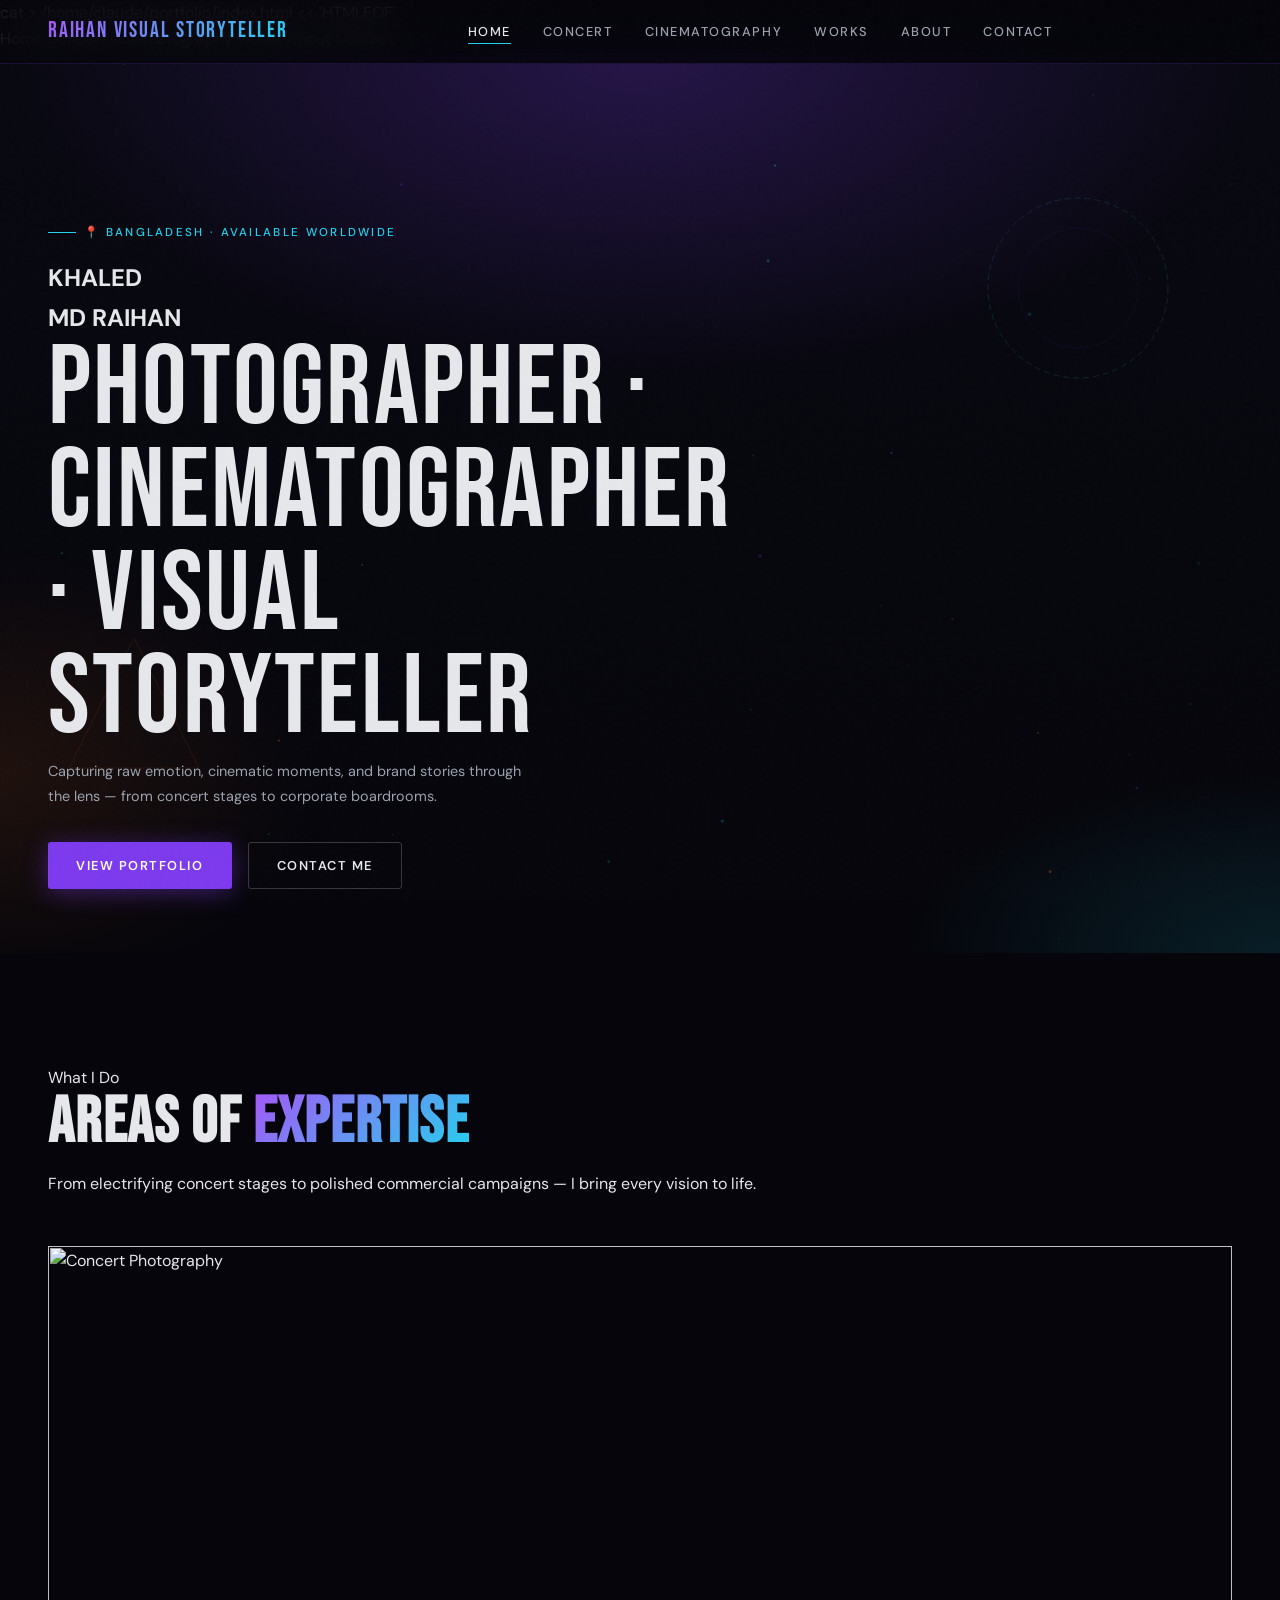
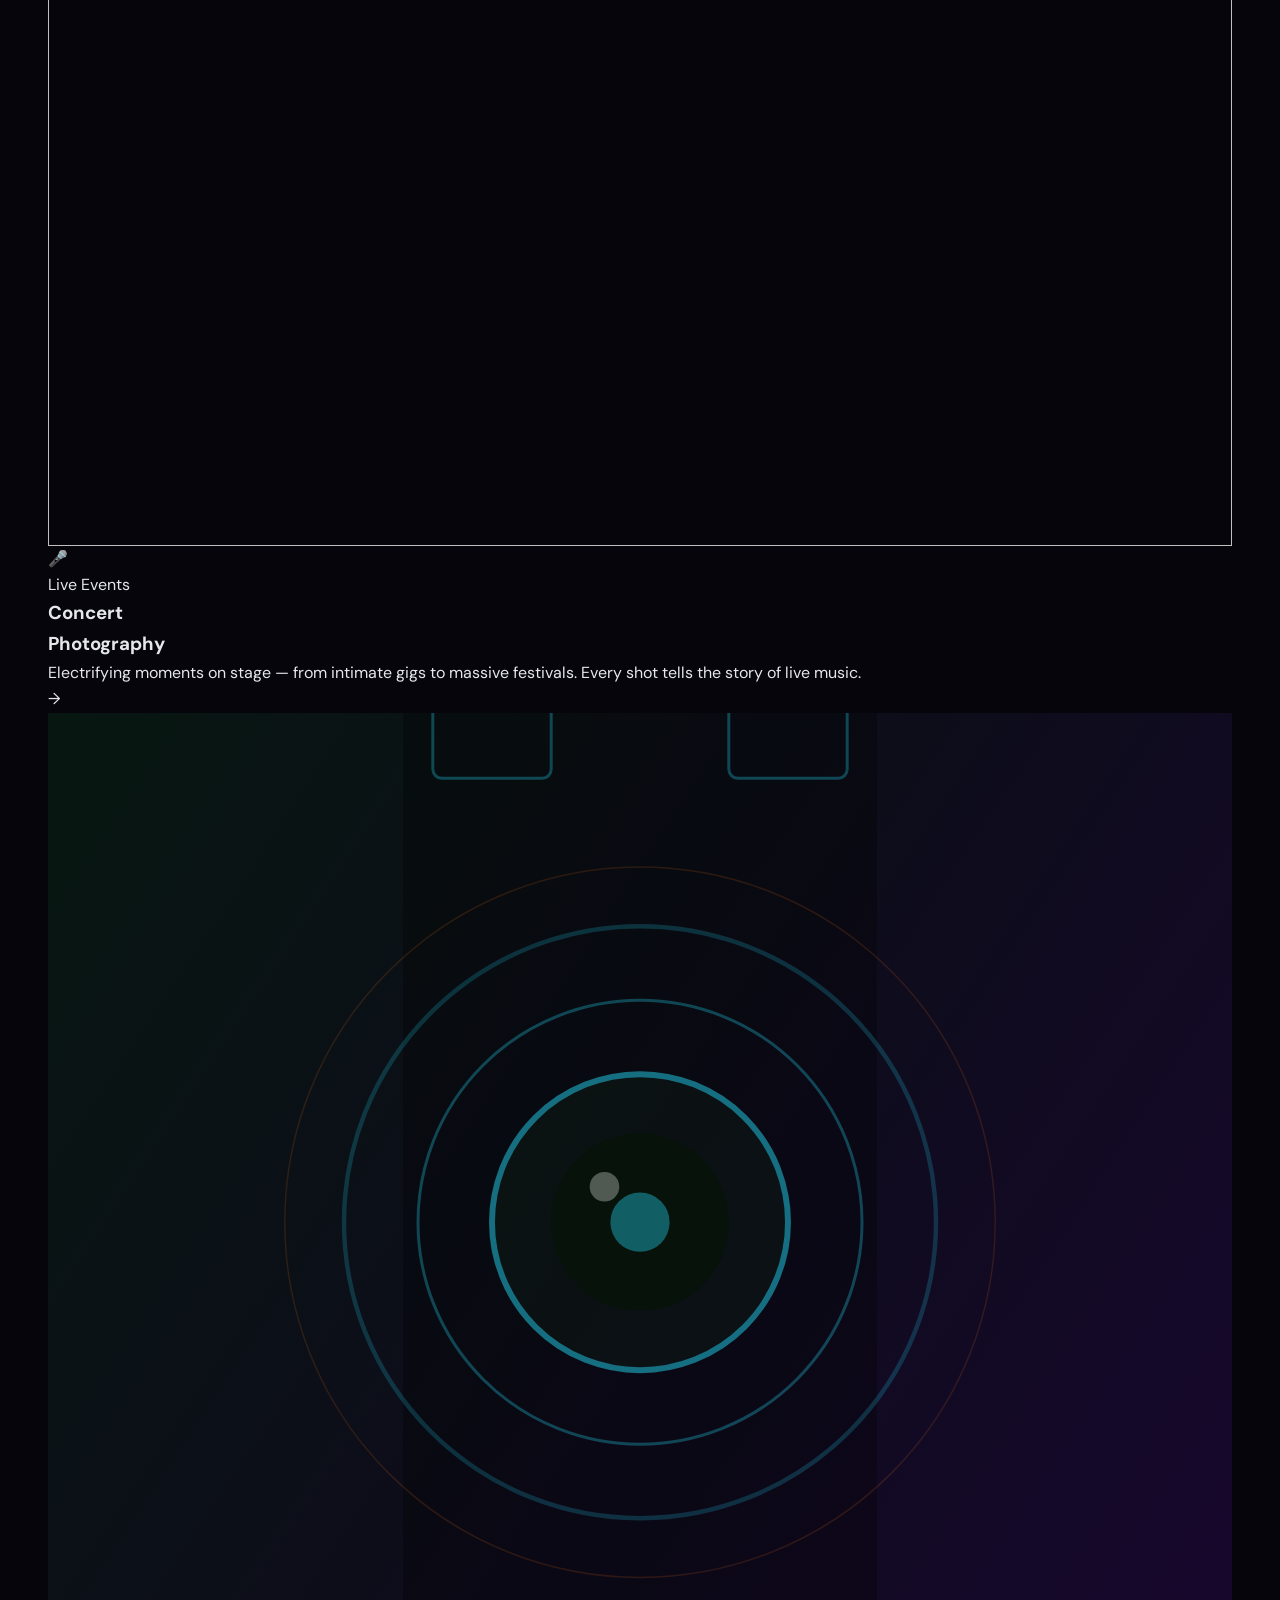
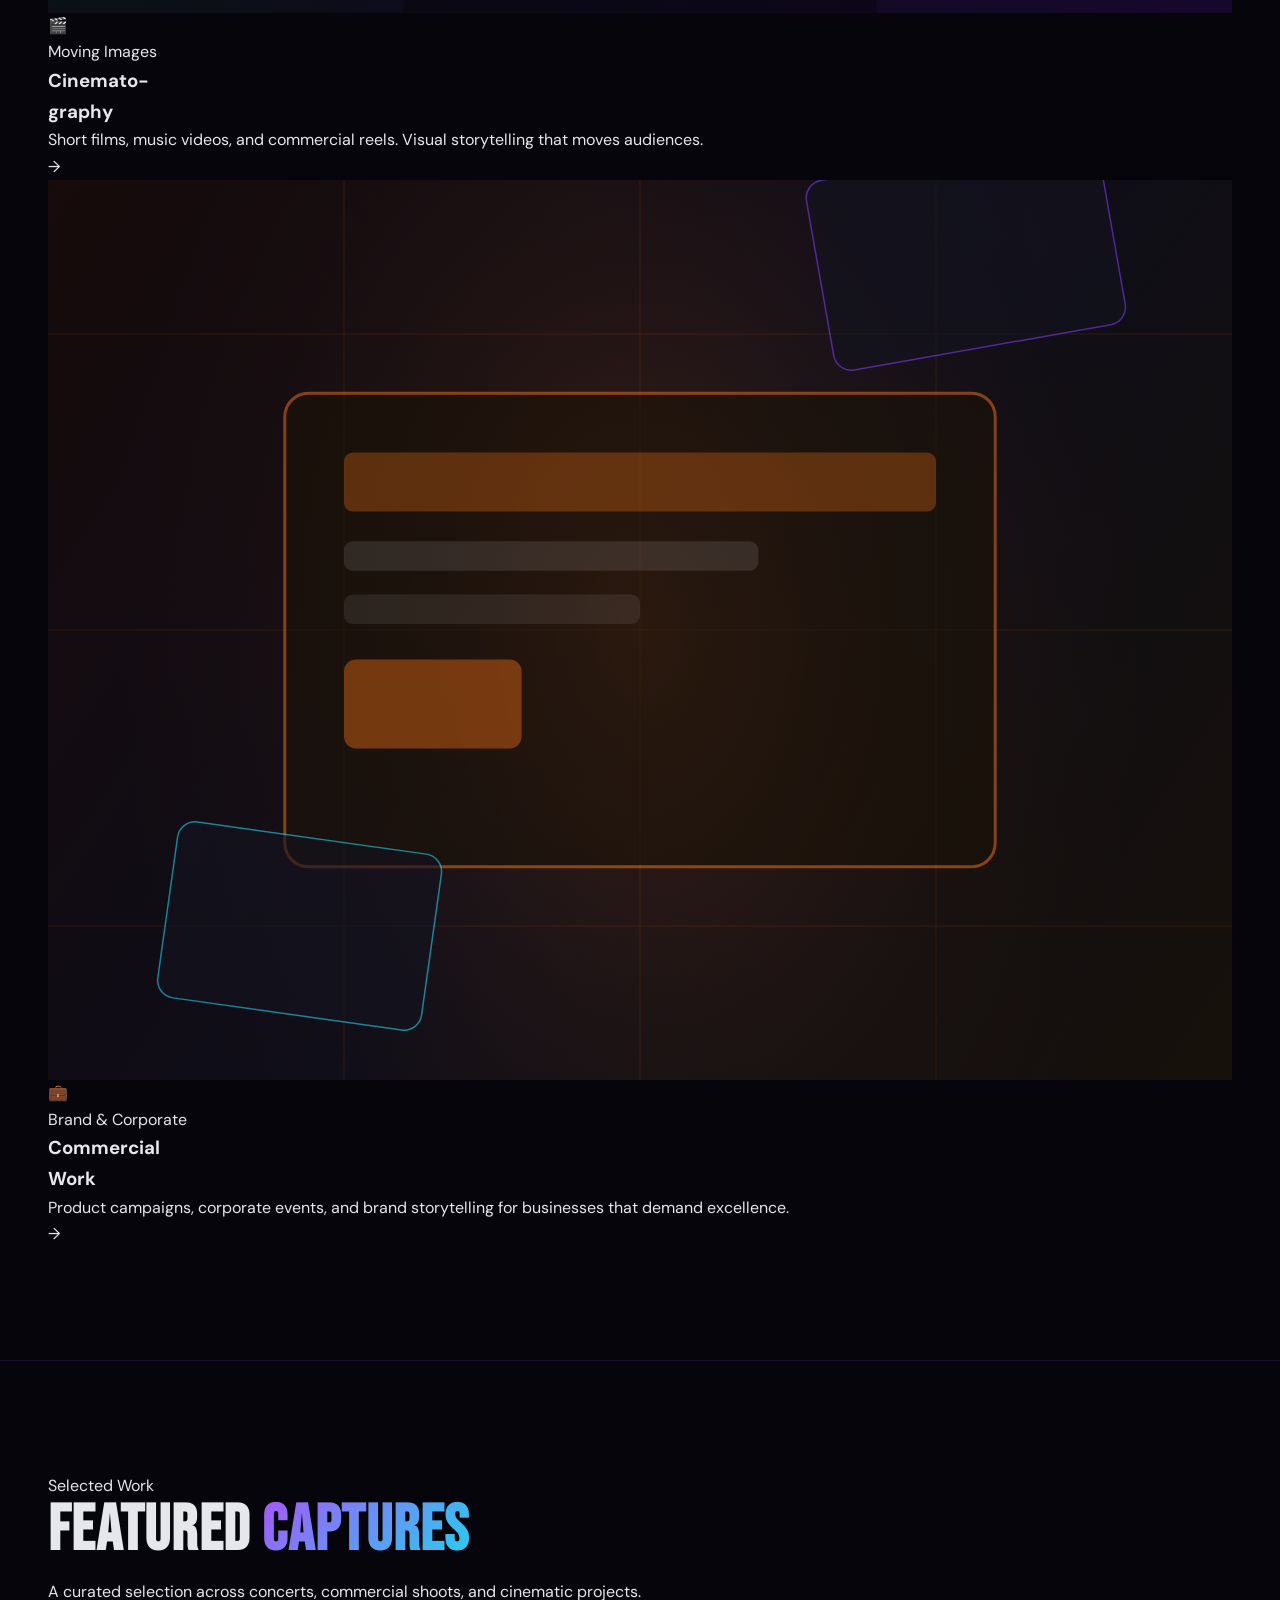
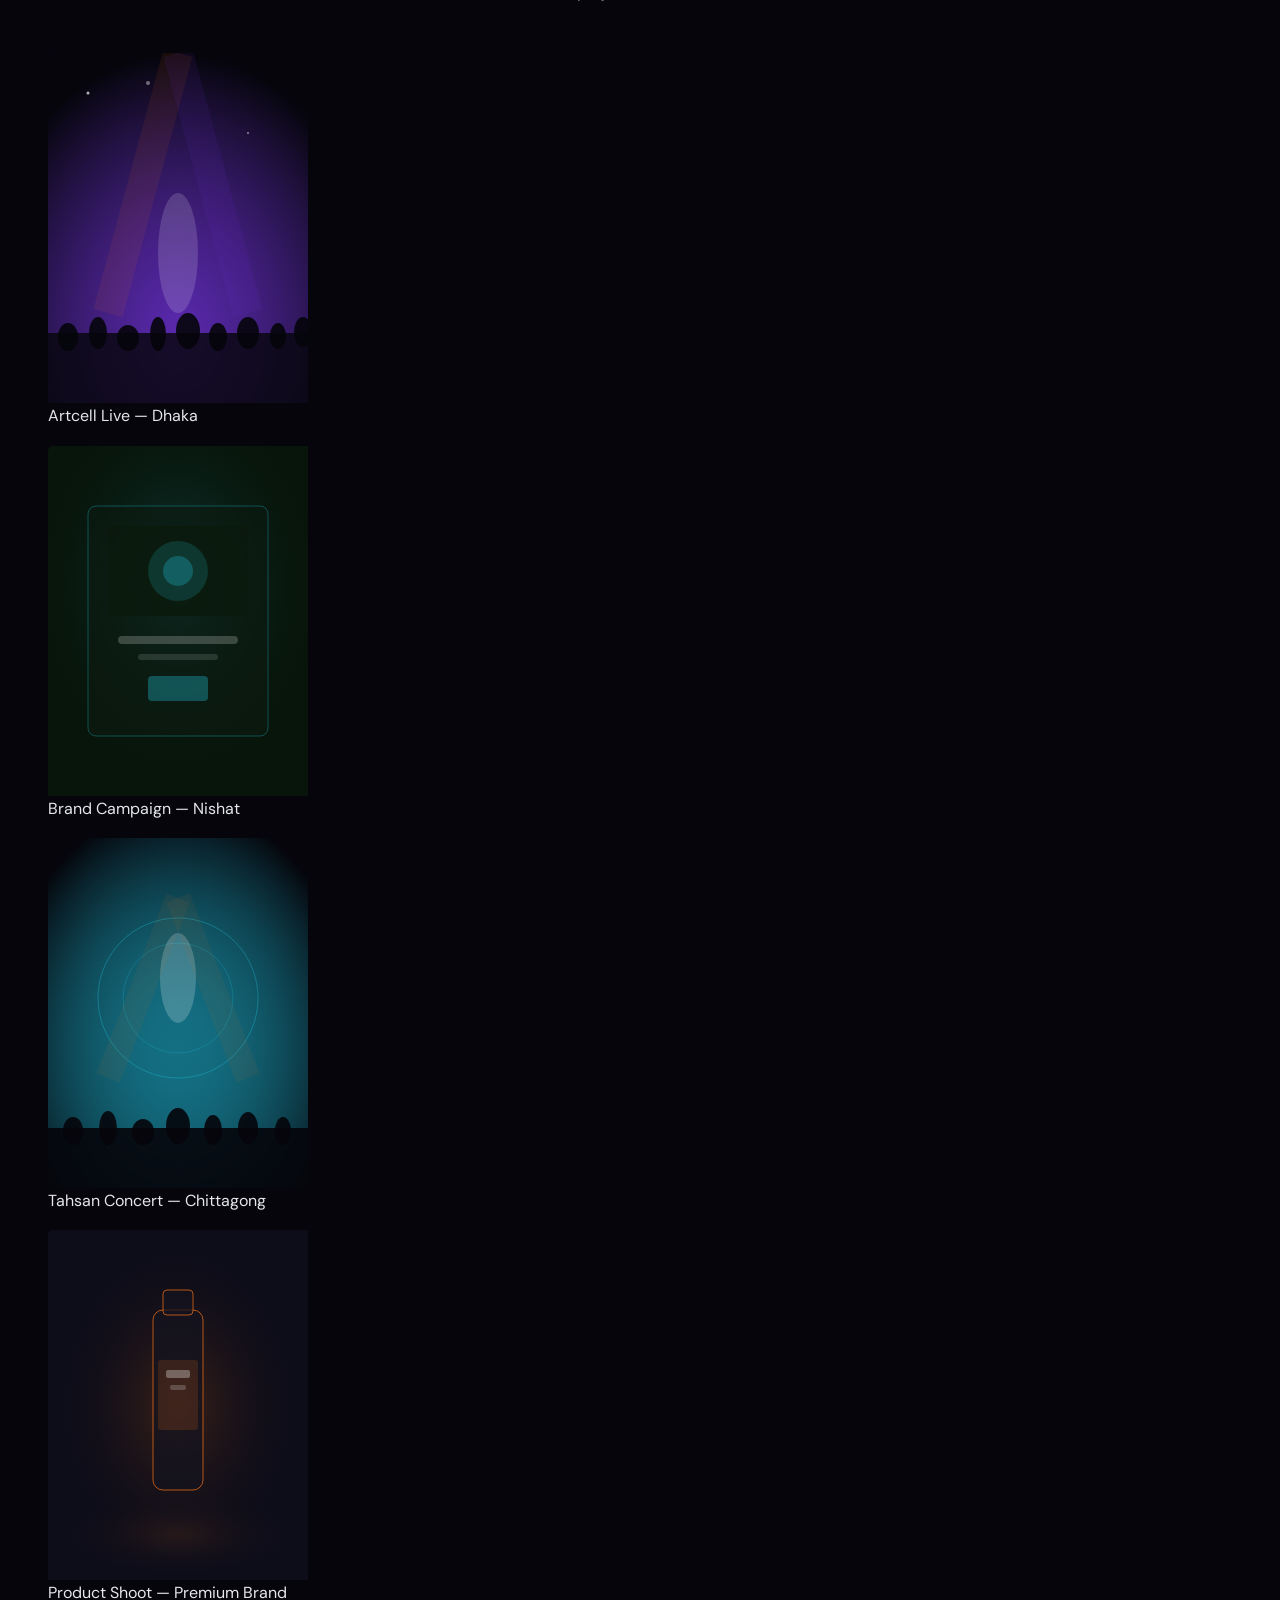
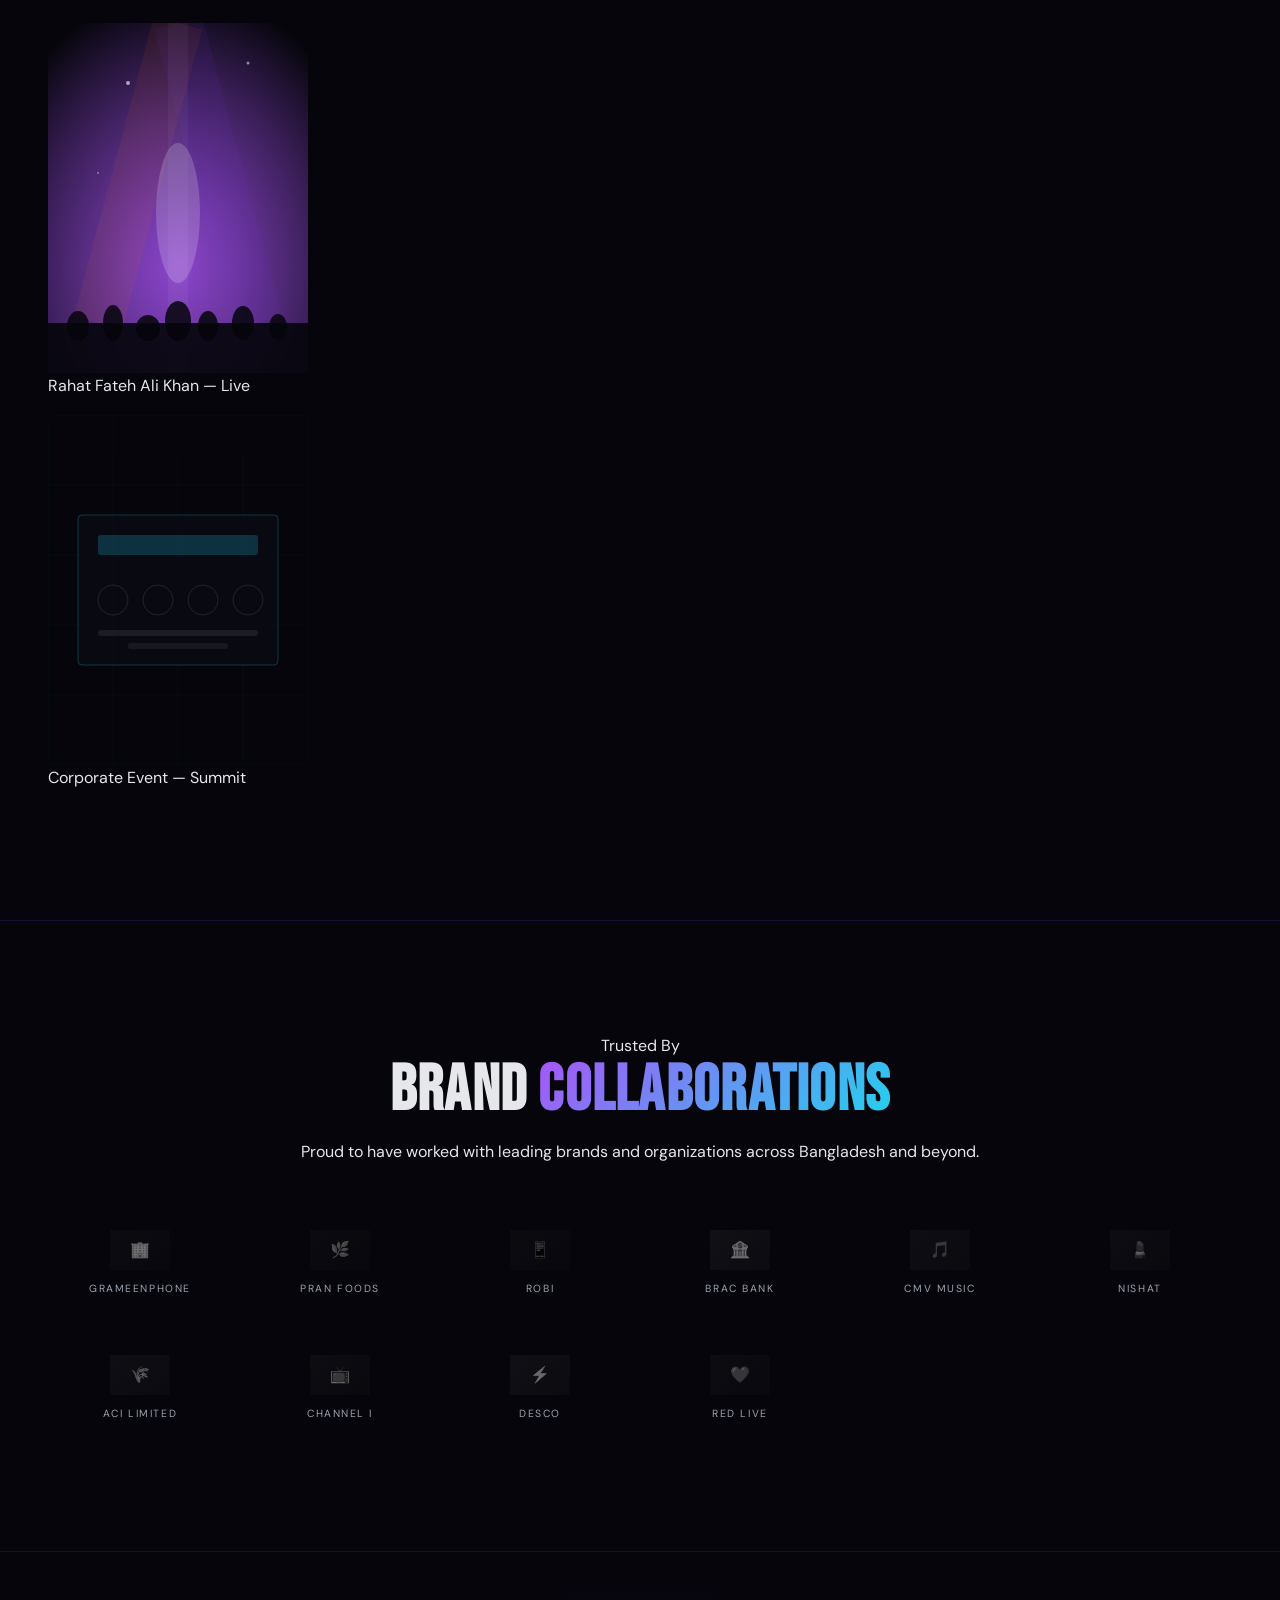
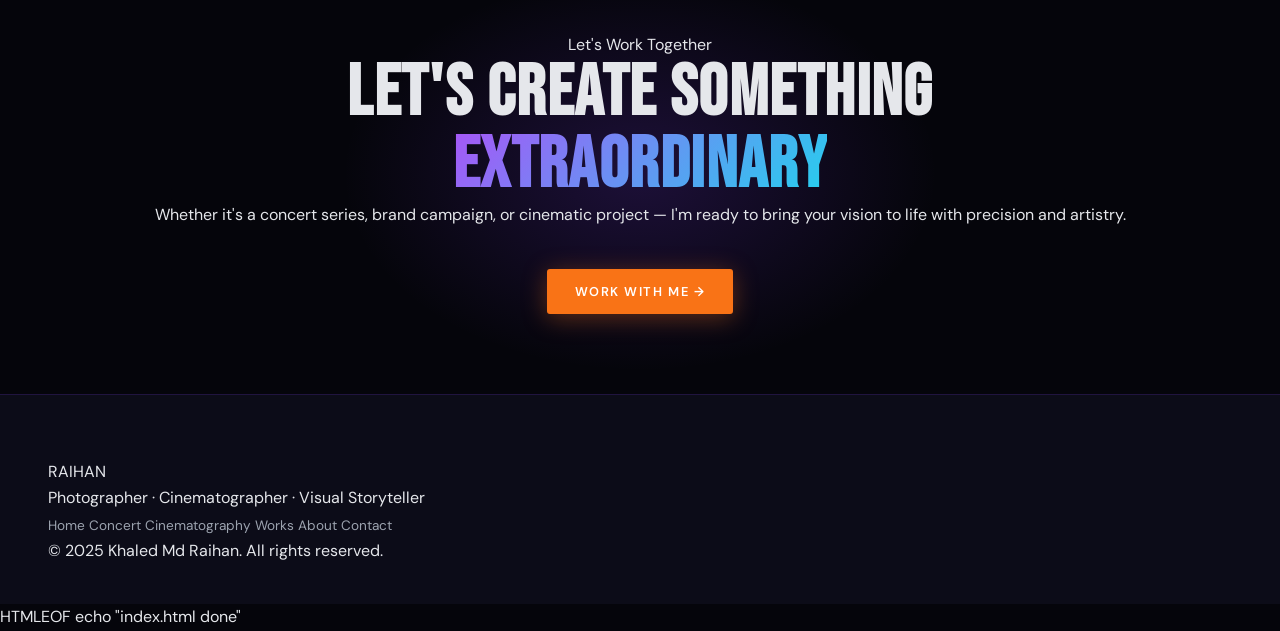
==== commit 16ff1f65: "Add files via upload" ====
--- a/index.html
+++ b/index.html
@@ -83,53 +83,9 @@
       <!-- Concert -->
       <a href="concerts.html" class="category-card reveal">
         <div class="card-bg-art">
-          <svg width="100%" height="100%" viewBox="0 0 400 600" xmlns="http://www.w3.org/2000/svg" preserveAspectRatio="xMidYMid slice">
-            <defs>
-              <radialGradient id="cg1" cx="50%" cy="70%" r="70%">
-                <stop offset="0%" stop-color="#7c3aed" stop-opacity="0.6"/>
-                <stop offset="100%" stop-color="#05050b" stop-opacity="1"/>
-              </radialGradient>
-              <radialGradient id="cg2" cx="30%" cy="40%" r="40%">
-                <stop offset="0%" stop-color="#22d3ee" stop-opacity="0.3"/>
-                <stop offset="100%" stop-color="transparent"/>
-              </radialGradient>
-            </defs>
-            <rect width="400" height="600" fill="#0a0012"/>
-            <rect width="400" height="600" fill="url(#cg1)"/>
-            <rect width="400" height="600" fill="url(#cg2)"/>
-            <!-- Stage lights -->
-            <g opacity="0.6">
-              <line x1="200" y1="0" x2="80" y2="400" stroke="#f97316" stroke-width="40" stroke-opacity="0.08"/>
-              <line x1="200" y1="0" x2="320" y2="400" stroke="#7c3aed" stroke-width="40" stroke-opacity="0.08"/>
-              <line x1="200" y1="0" x2="200" y2="500" stroke="#22d3ee" stroke-width="30" stroke-opacity="0.06"/>
-            </g>
-            <!-- Crowd silhouette -->
-            <rect x="0" y="430" width="400" height="170" fill="#05050b" opacity="0.7"/>
-            <g fill="#05050b" opacity="0.9">
-              <ellipse cx="40" cy="435" rx="12" ry="18"/>
-              <ellipse cx="75" cy="430" rx="11" ry="20"/>
-              <ellipse cx="110" cy="438" rx="13" ry="16"/>
-              <ellipse cx="145" cy="432" rx="10" ry="22"/>
-              <ellipse cx="180" cy="428" rx="14" ry="24"/>
-              <ellipse cx="215" cy="435" rx="11" ry="18"/>
-              <ellipse cx="250" cy="430" rx="13" ry="20"/>
-              <ellipse cx="285" cy="437" rx="10" ry="17"/>
-              <ellipse cx="320" cy="431" rx="12" ry="21"/>
-              <ellipse cx="355" cy="434" rx="11" ry="19"/>
-            </g>
-            <!-- Mic silhouette -->
-            <rect x="192" y="300" width="16" height="90" fill="#fff" opacity="0.15" rx="2"/>
-            <ellipse cx="200" cy="295" rx="14" ry="20" fill="#fff" opacity="0.2"/>
-            <!-- Stars/bokeh -->
-            <g fill="#fff">
-              <circle cx="60" cy="80" r="1.5" opacity="0.6"/>
-              <circle cx="150" cy="50" r="1" opacity="0.4"/>
-              <circle cx="300" cy="120" r="2" opacity="0.5"/>
-              <circle cx="350" cy="60" r="1" opacity="0.3"/>
-              <circle cx="80" cy="200" r="1.5" opacity="0.4"/>
-              <circle cx="330" cy="220" r="1" opacity="0.5"/>
-            </g>
-          </svg>
+        <div class="card-bg-art">
+   <img src="Concerts/DSC08099.JPG" alt="Concert Photography" style="width:100%; height:100%; object-fit:cover;">
+</div>
         </div>
         <div class="category-card-overlay">
           <div class="category-card-icon">🎤</div>
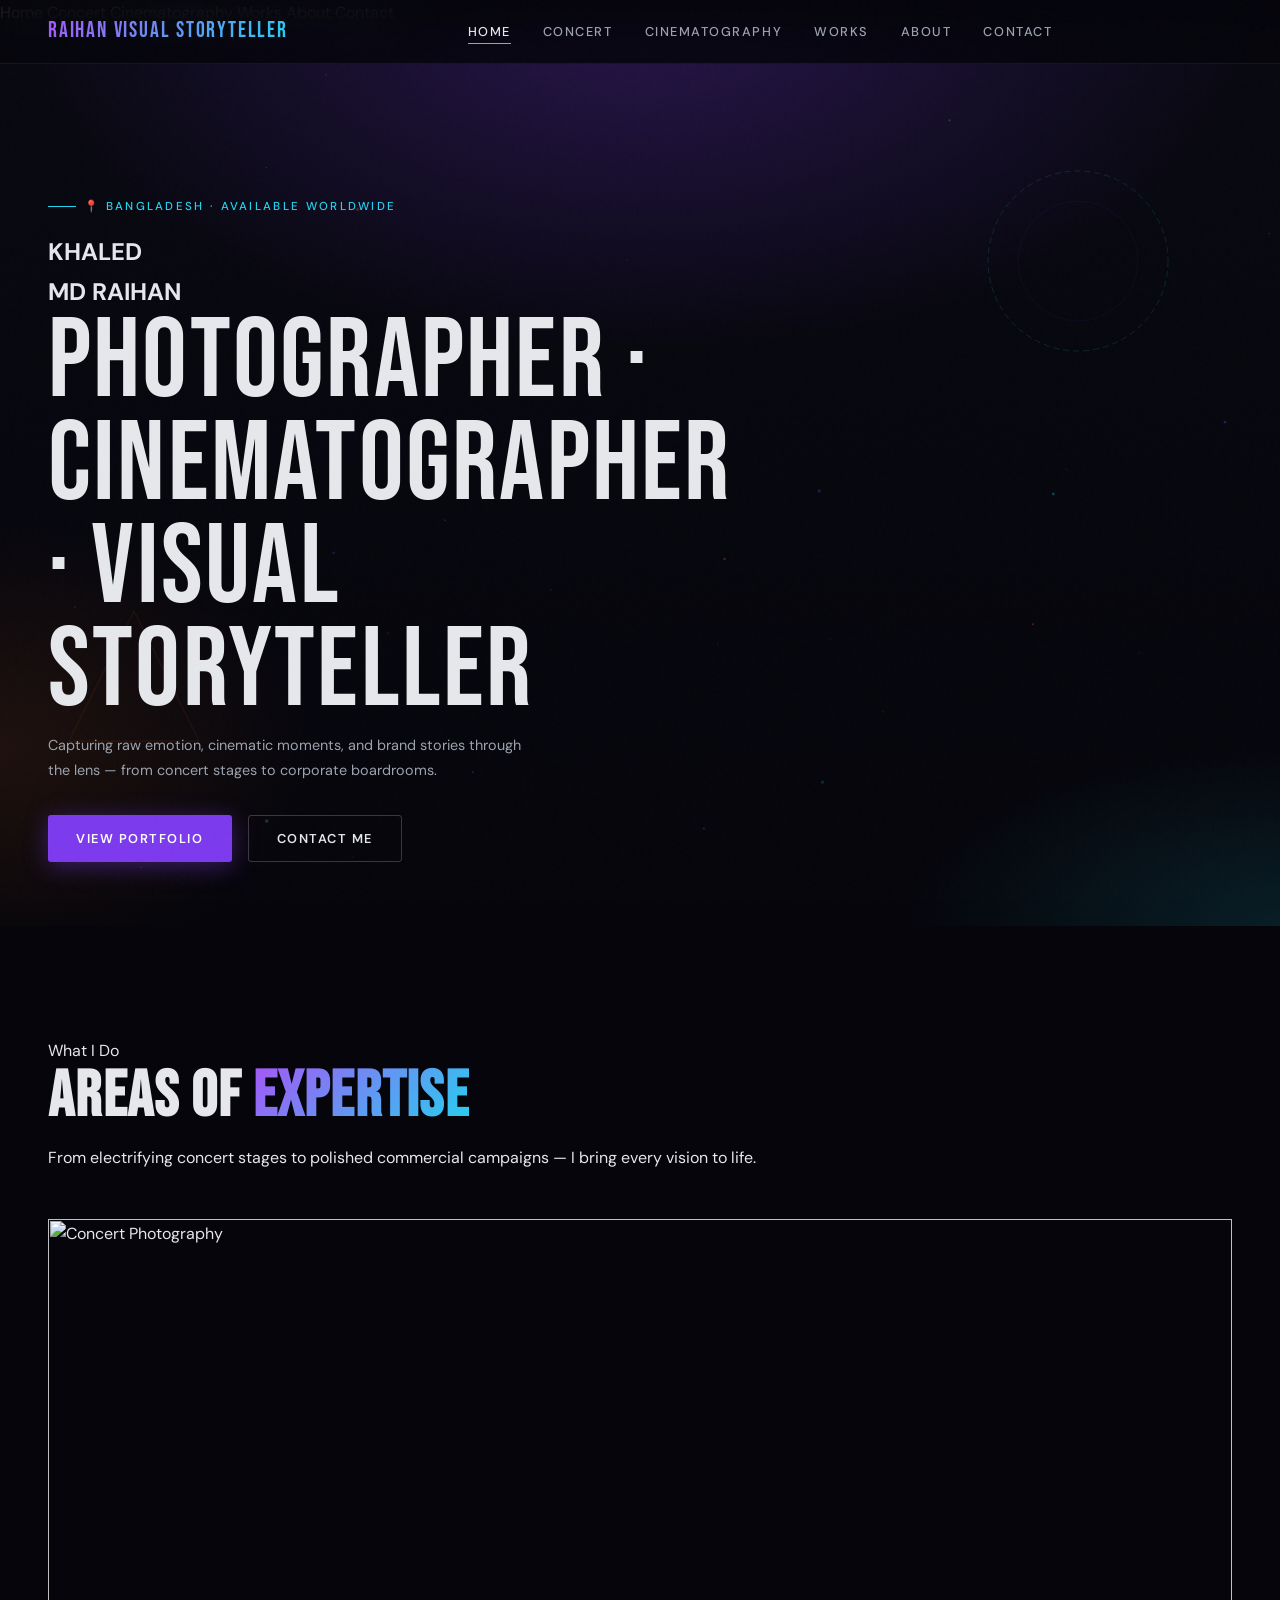
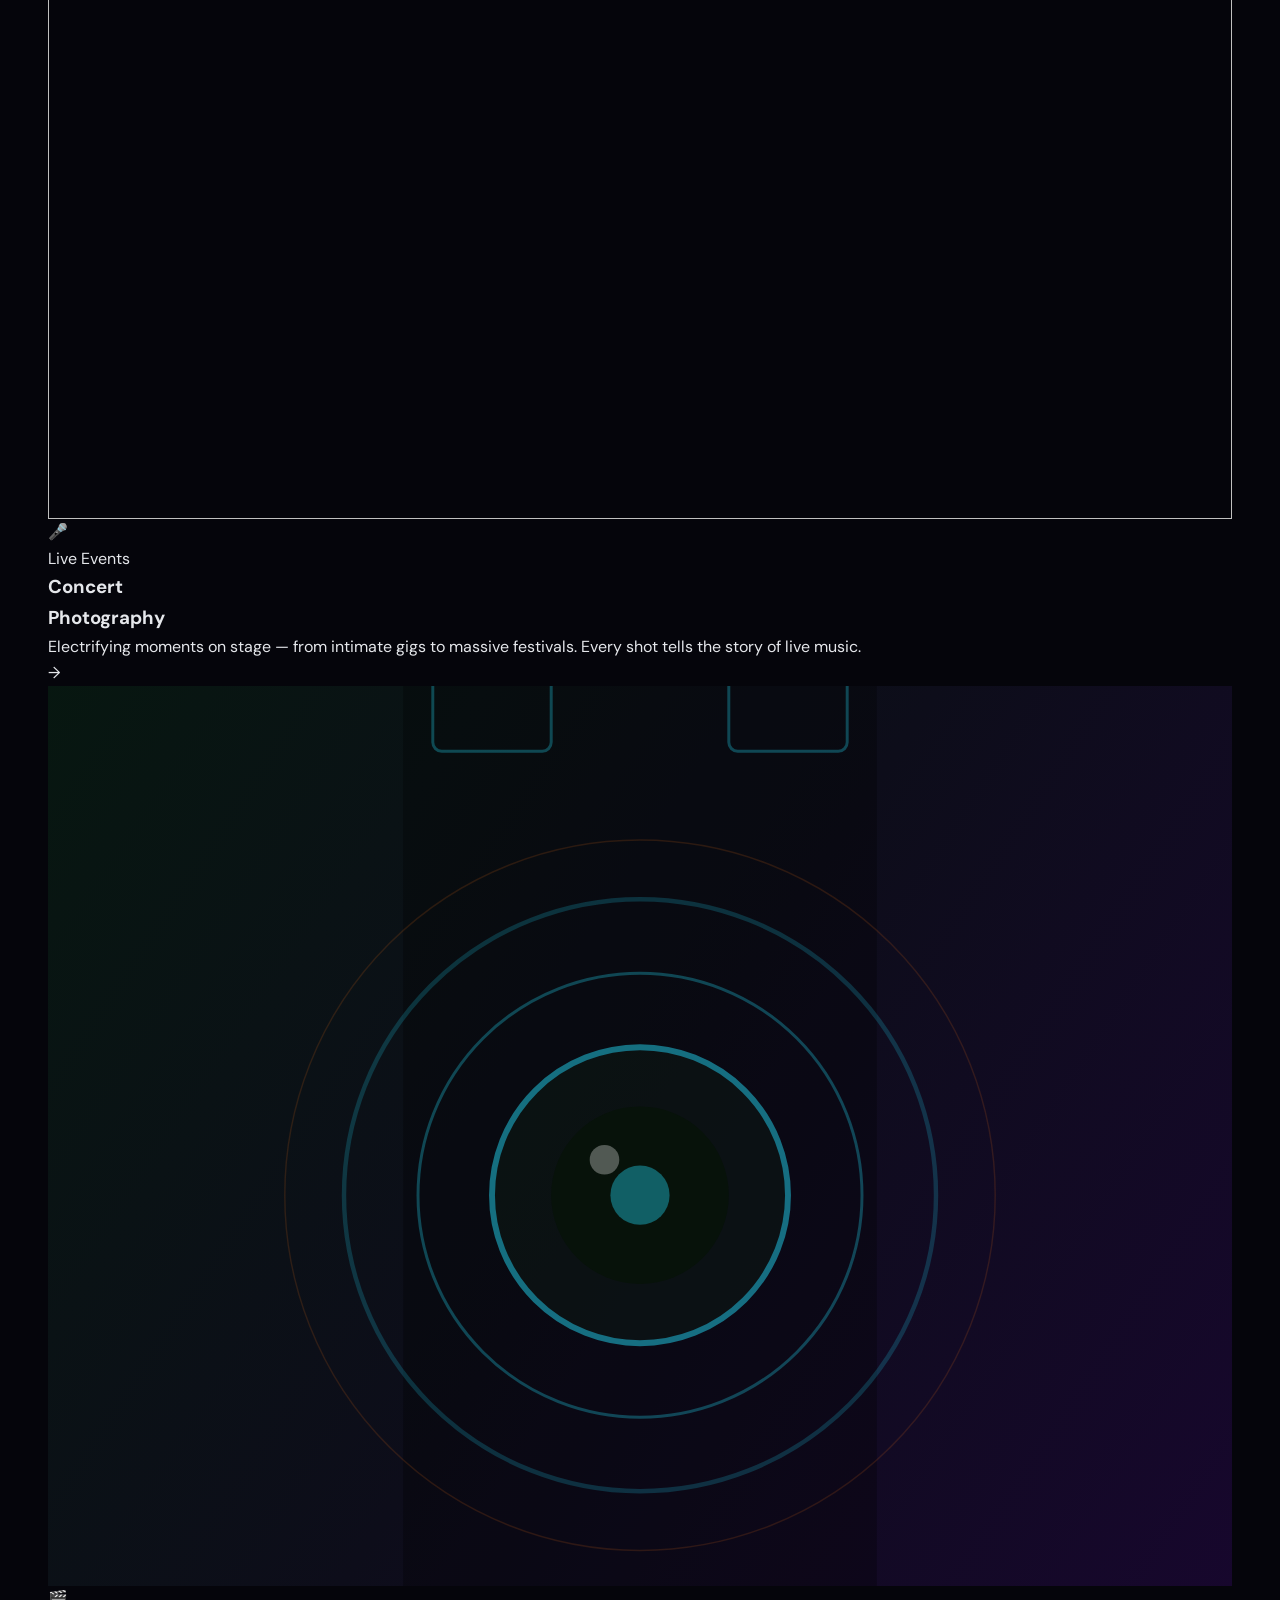
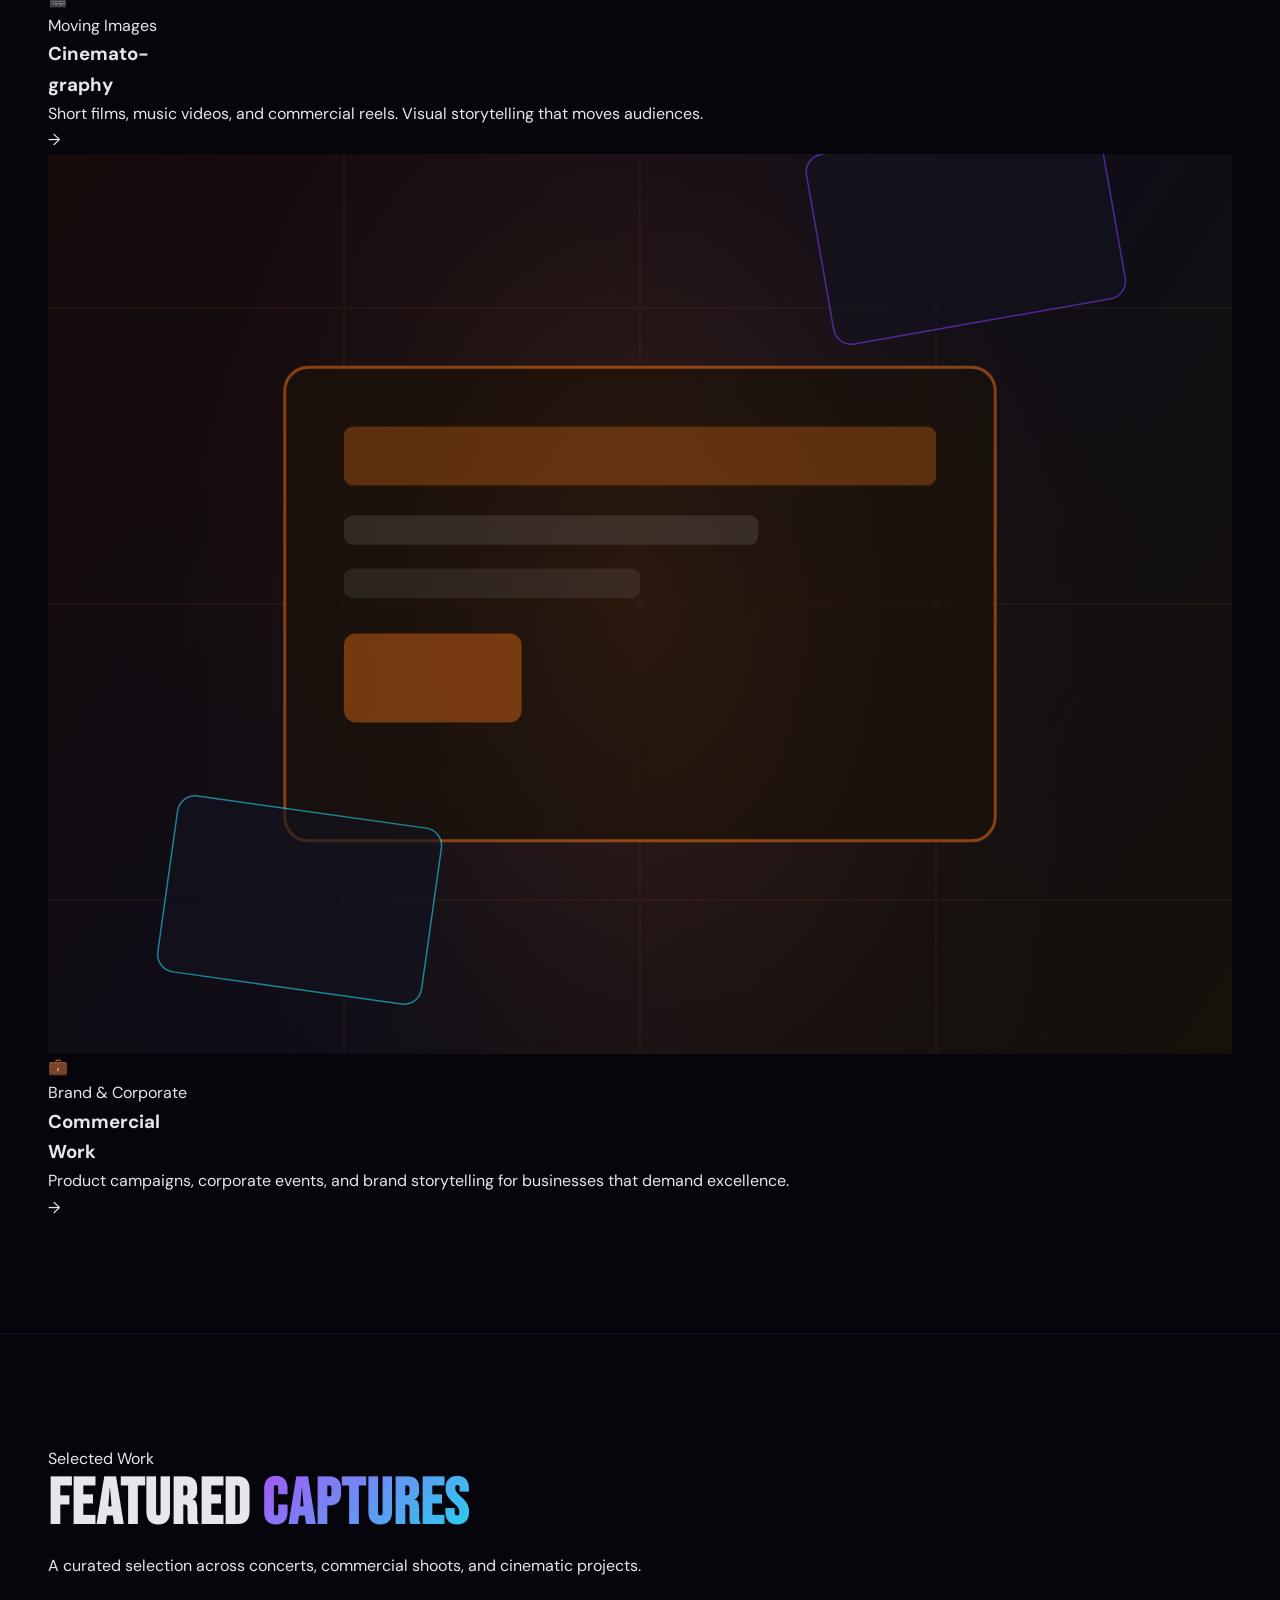
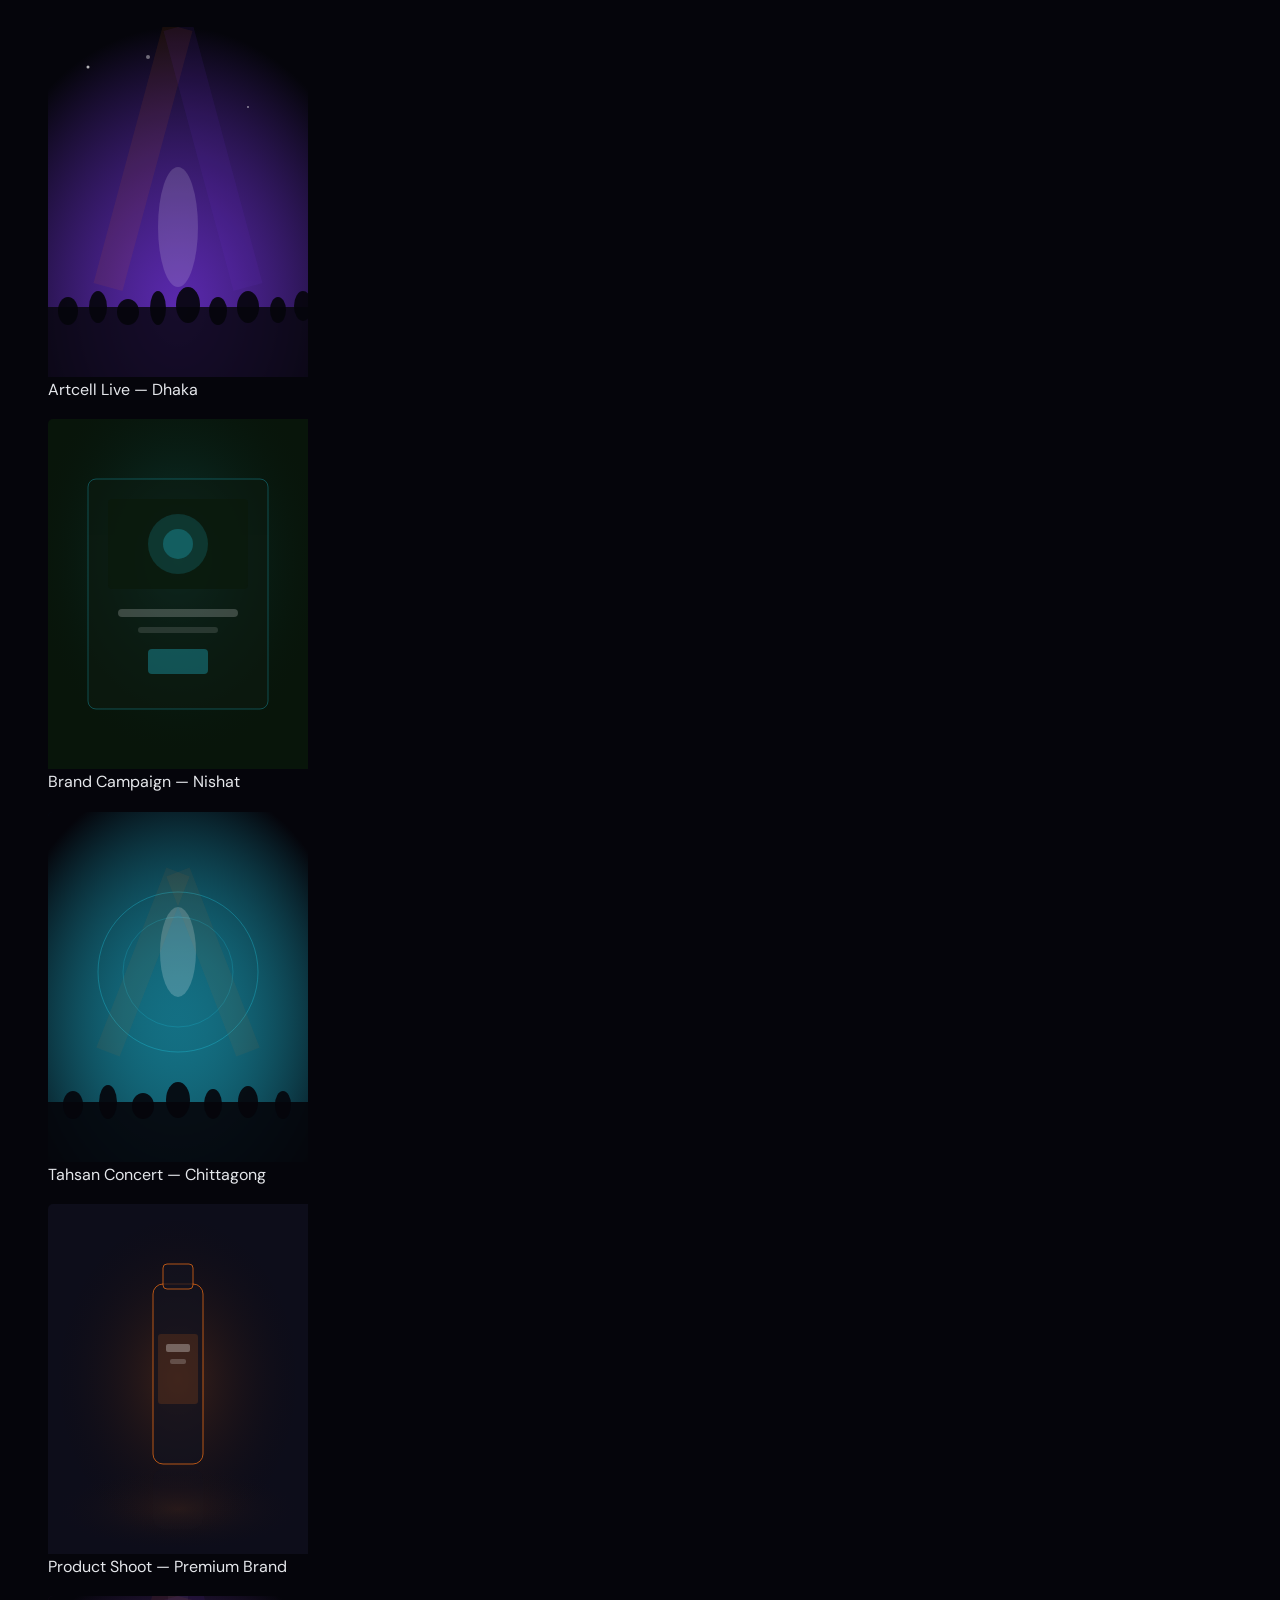
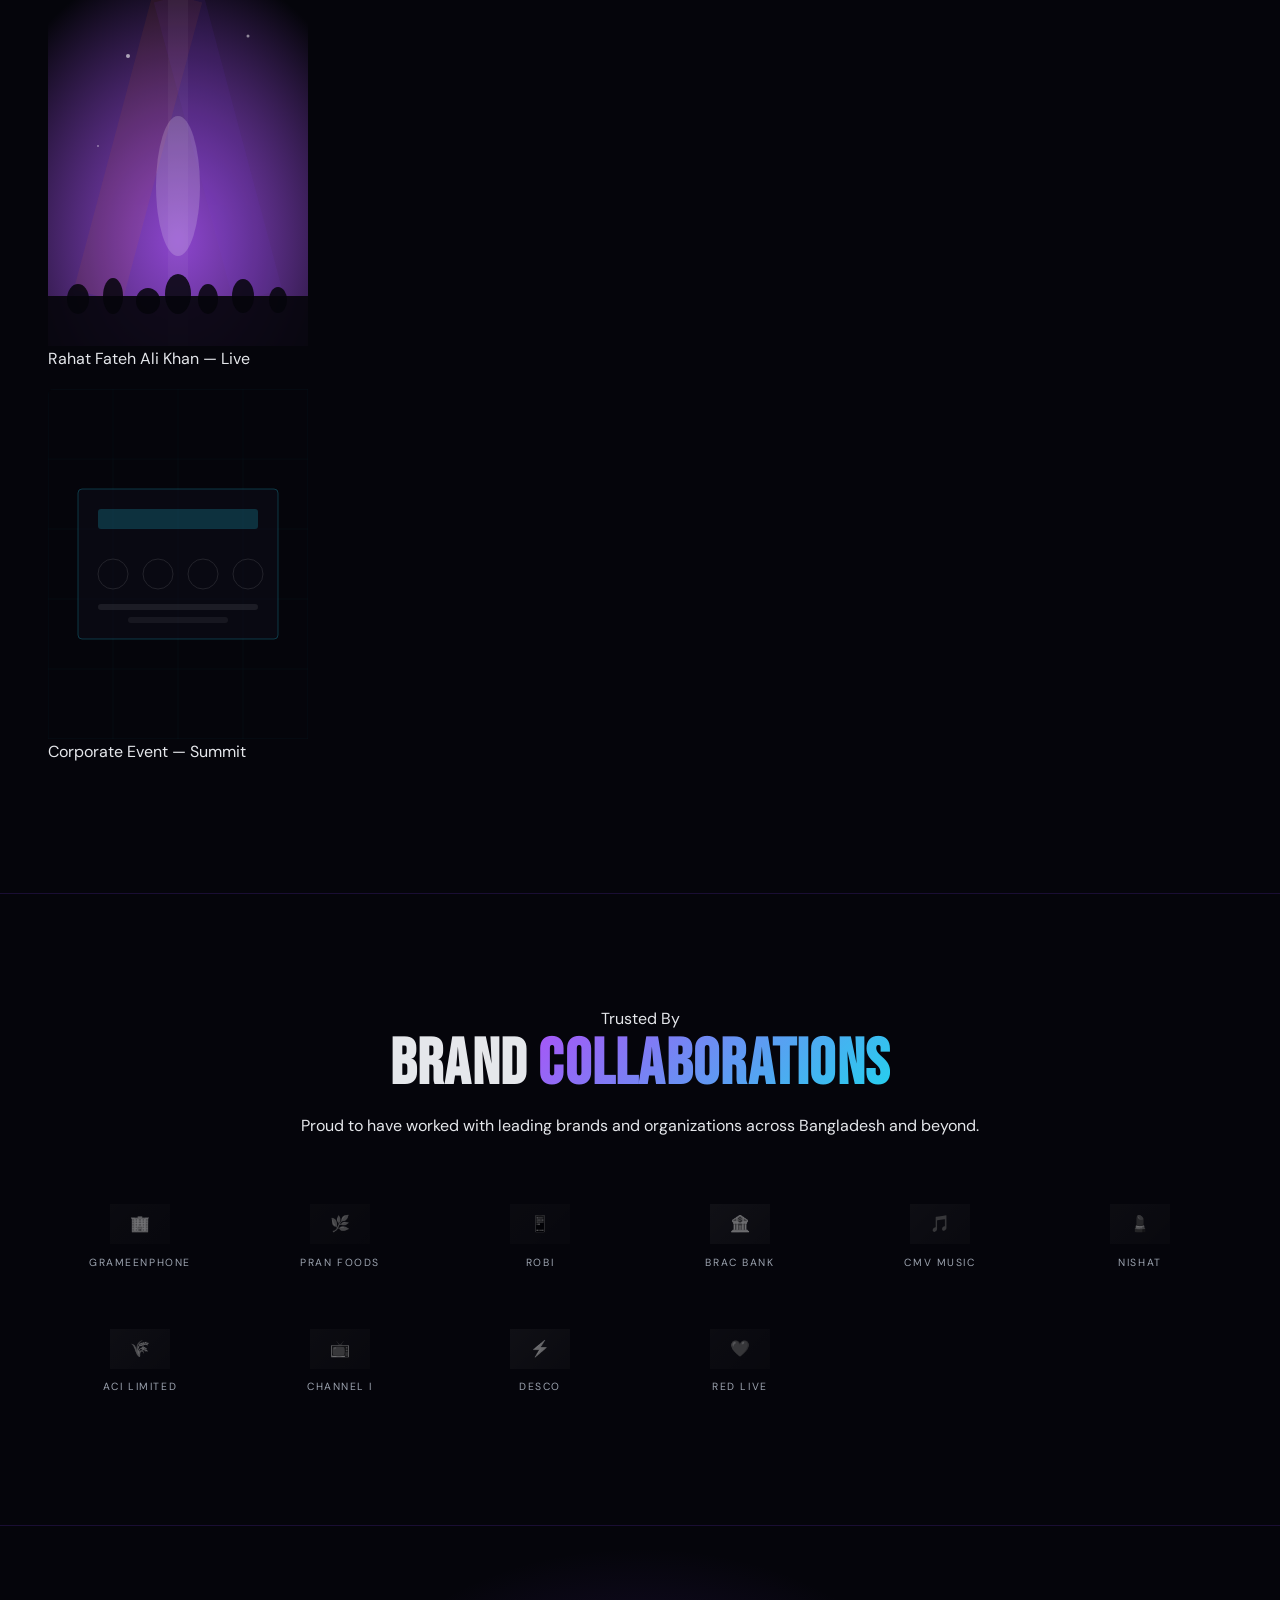
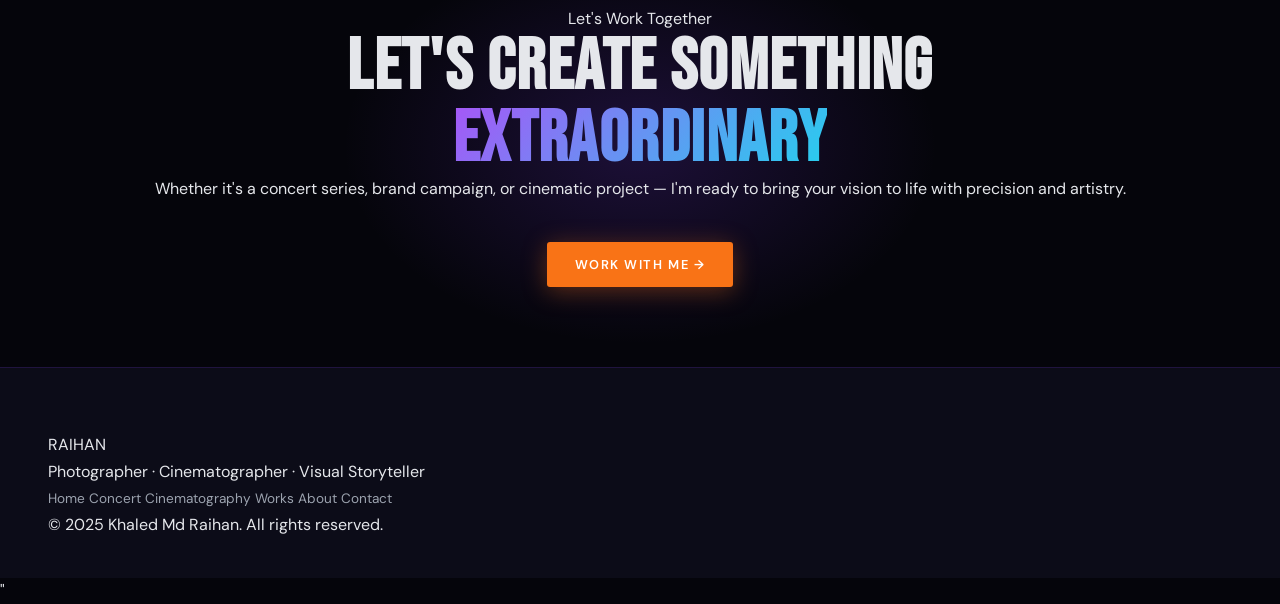
==== commit 8517ba21: "Add files via upload" ====
--- a/index.html
+++ b/index.html
@@ -1,4 +1,4 @@
-cat > /home/claude/portfolio/index.html << 'HTMLEOF'
+<script src="https://cdn.jsdelivr.net/npm/@supabase/supabase-js@2"></script>
 <!DOCTYPE html>
 <html lang="en">
 <head>
@@ -398,5 +398,4 @@
 </script>
 </body>
 </html>
-HTMLEOF
-echo "index.html done"+"
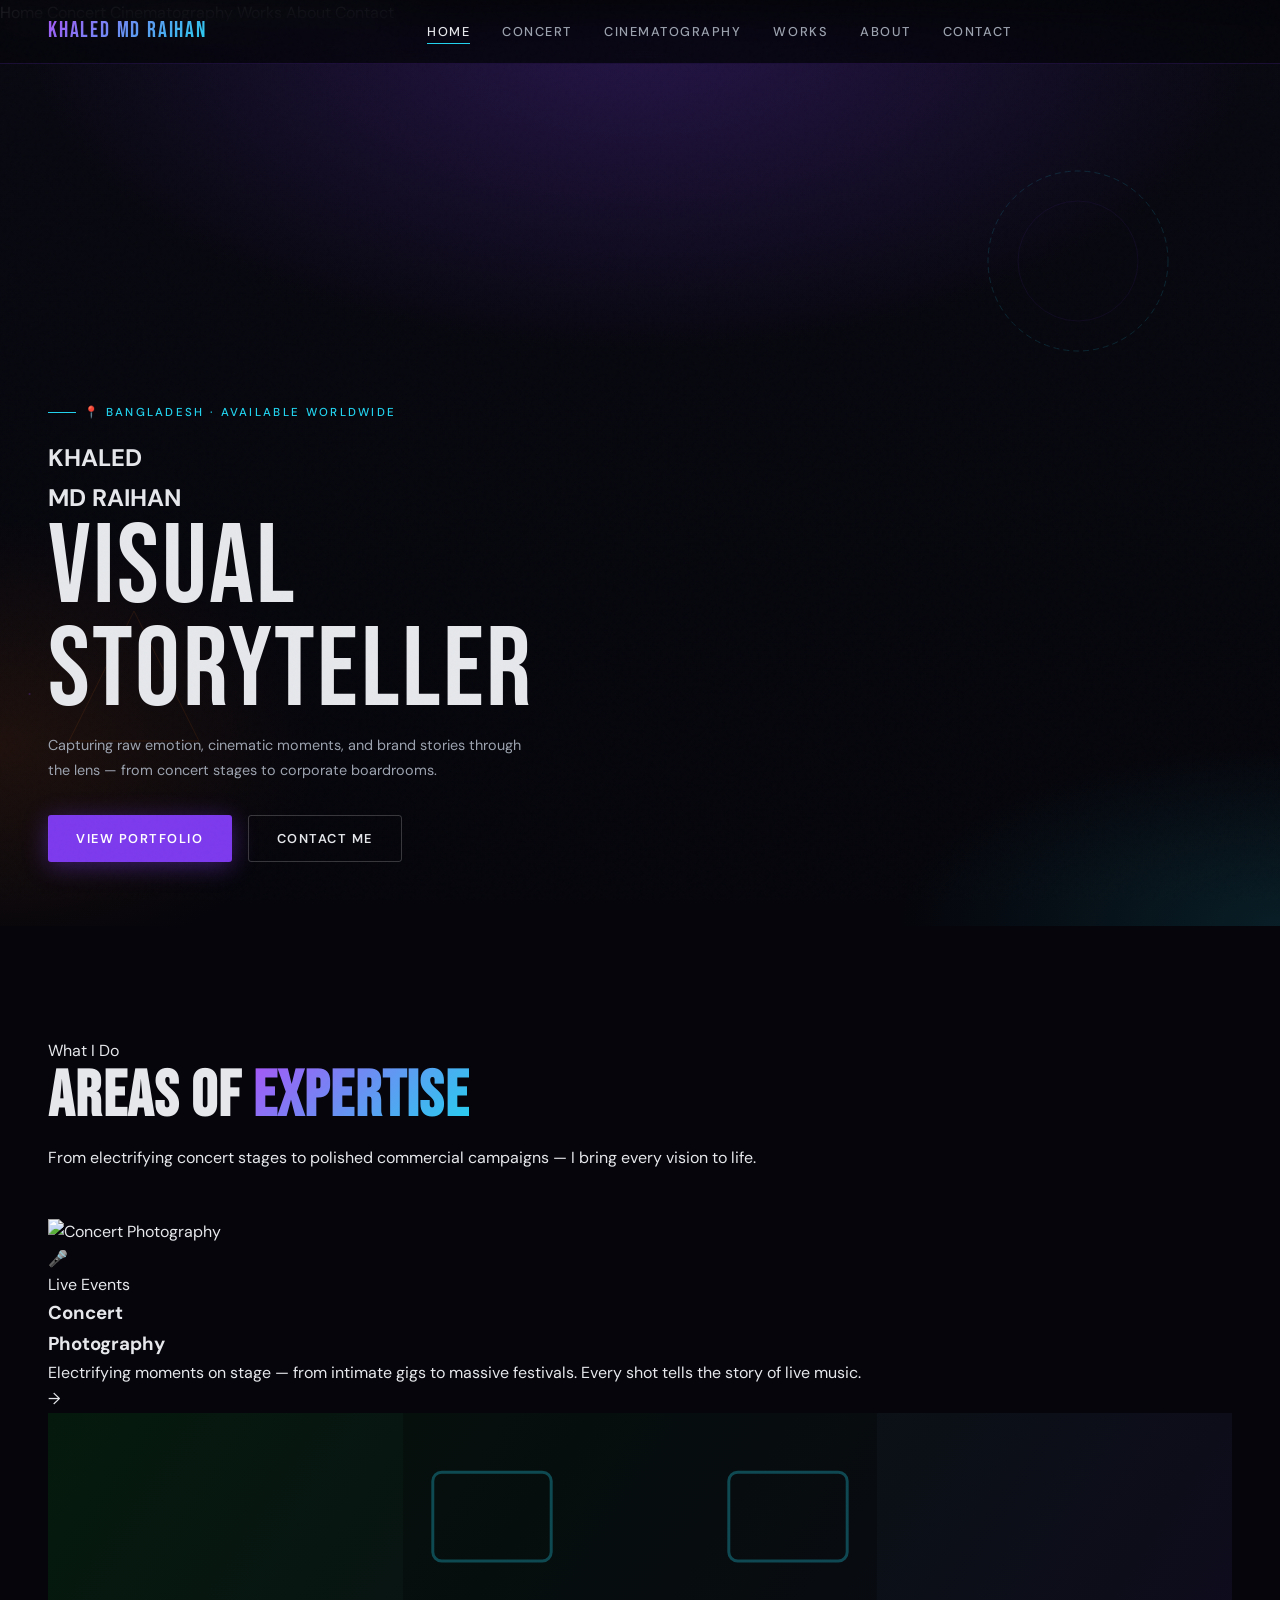
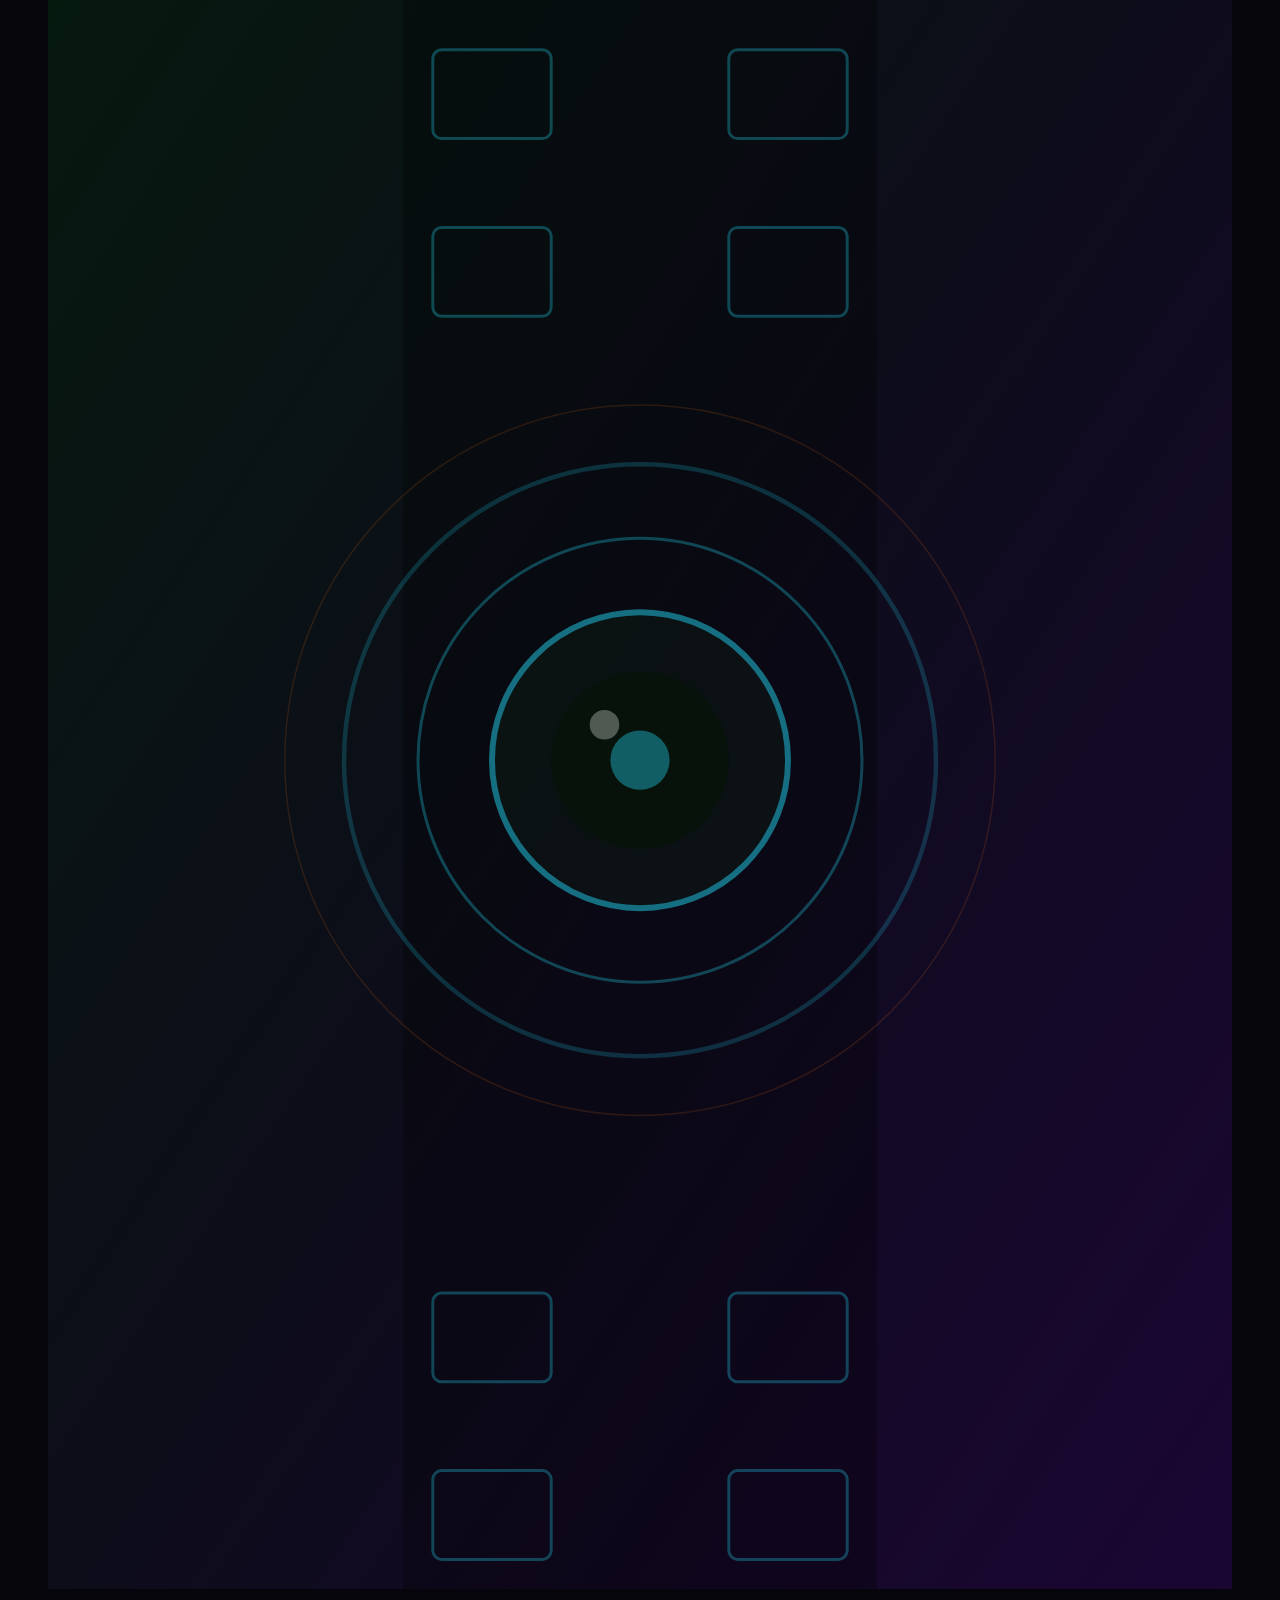
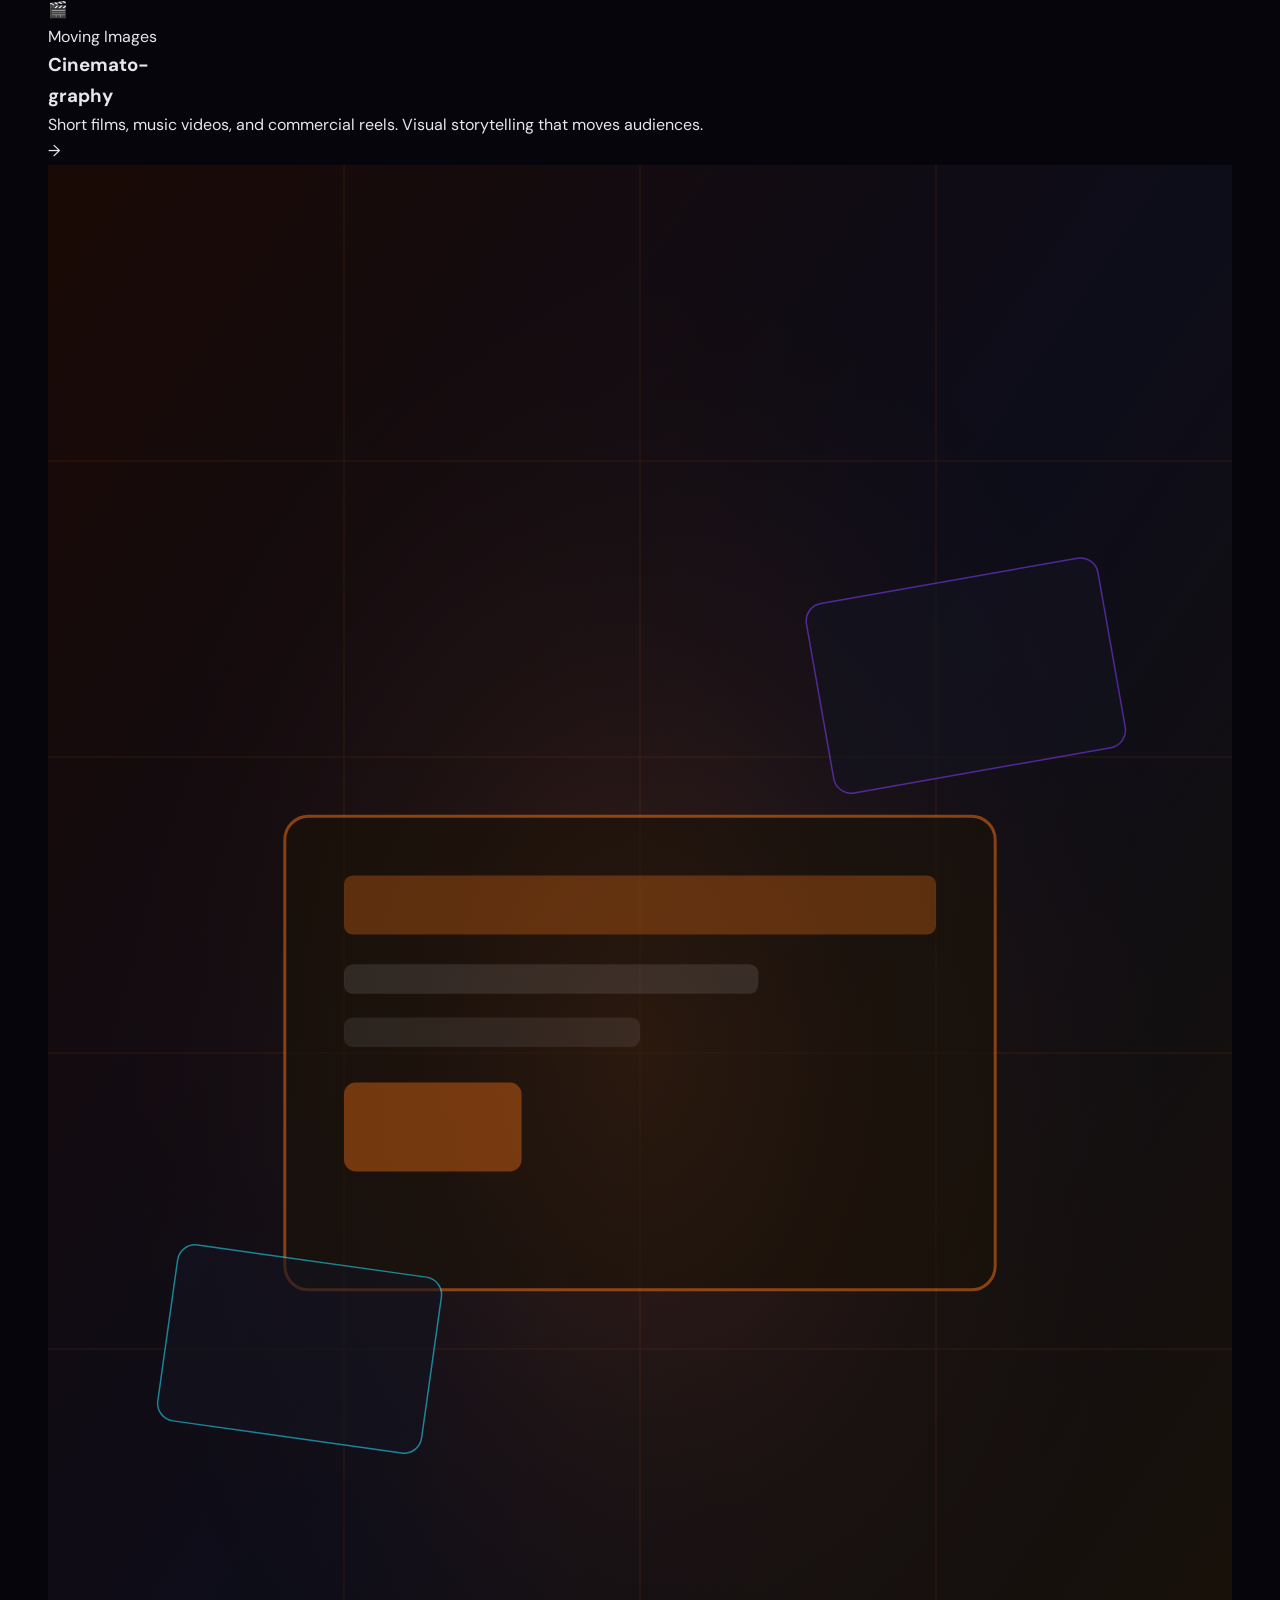
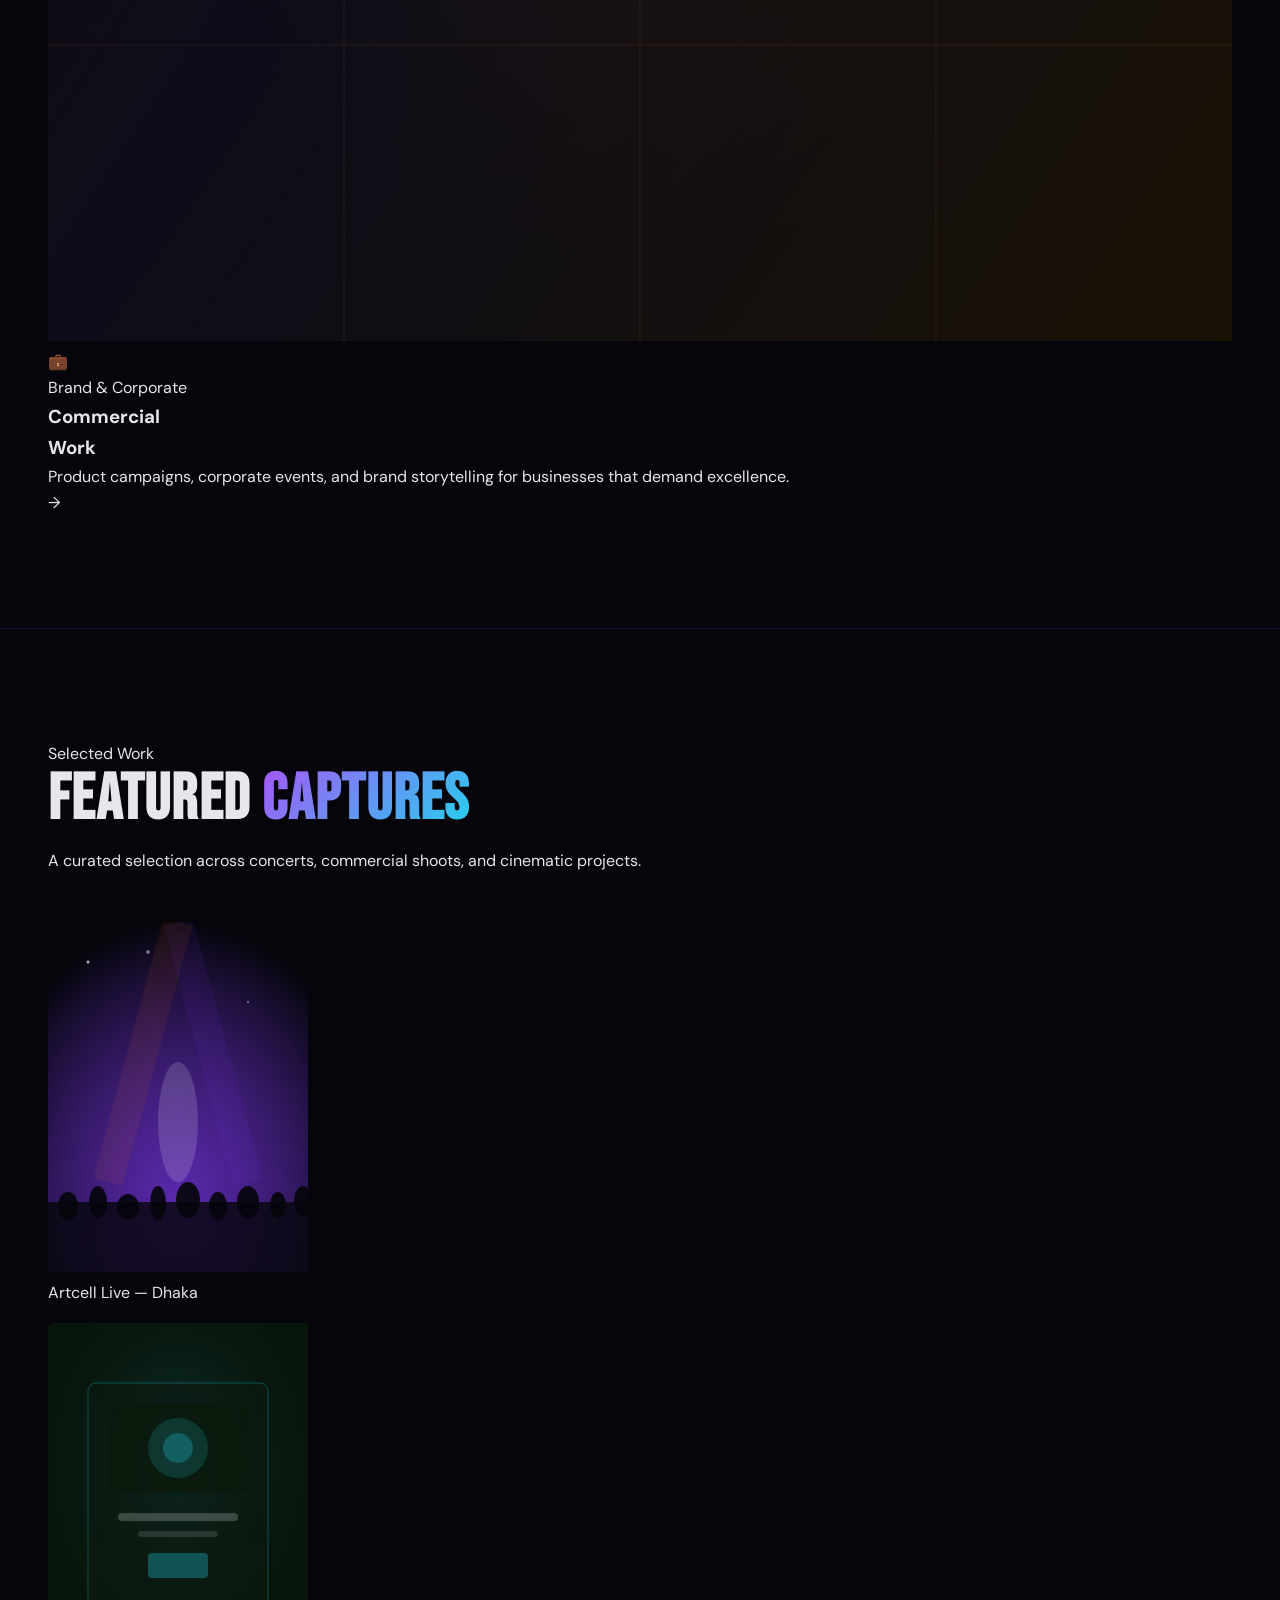
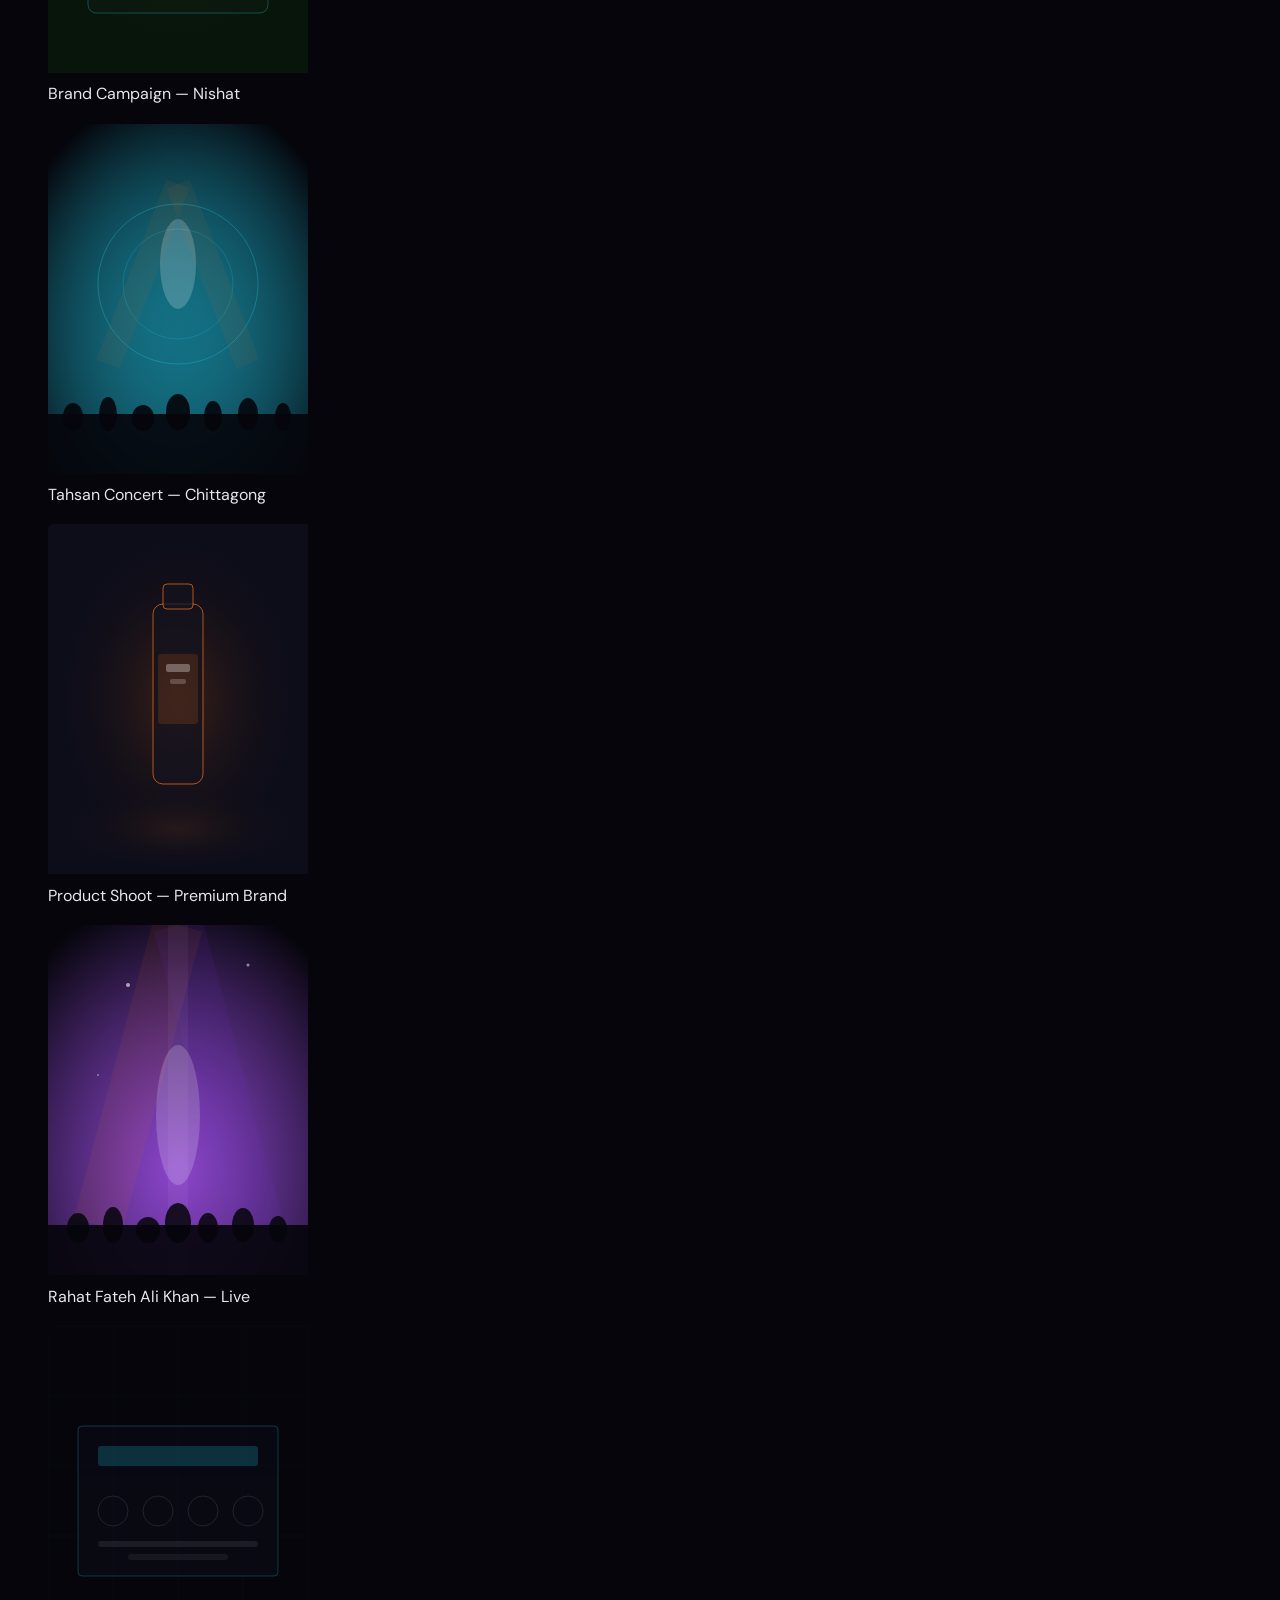
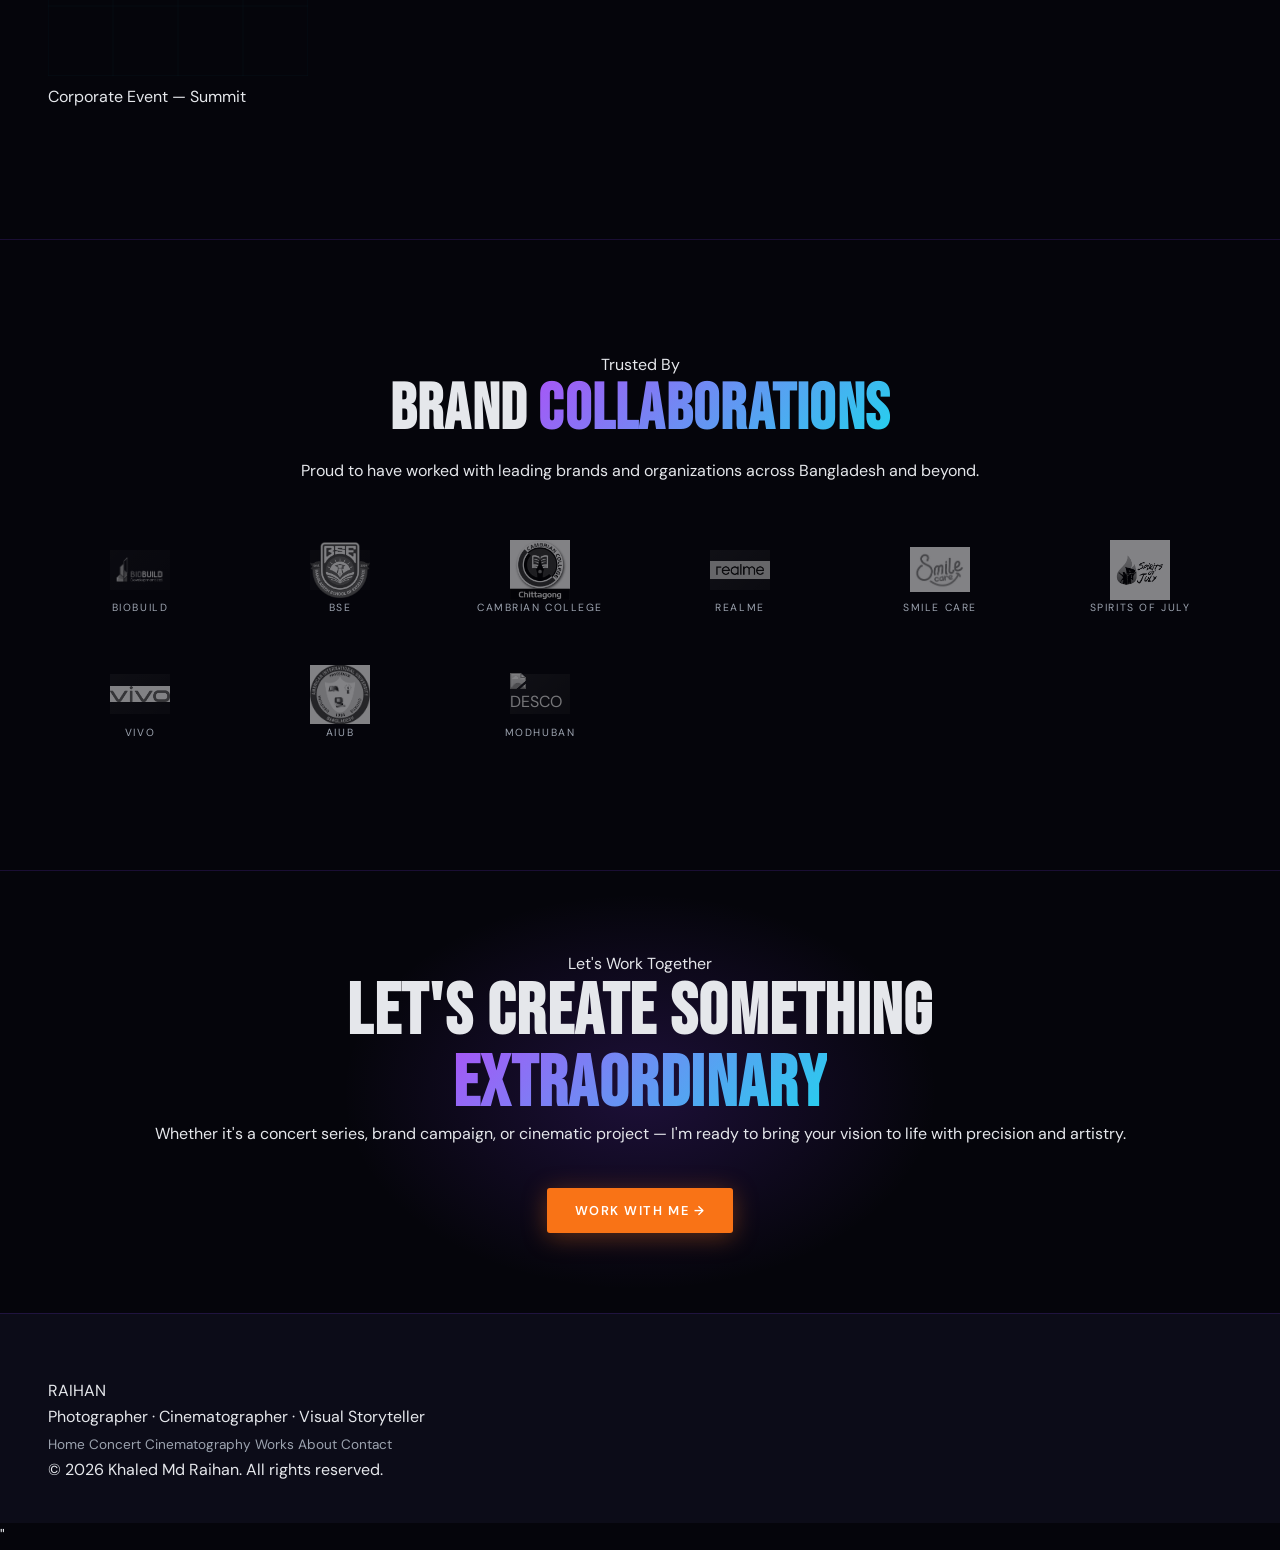
==== commit fc58157a: "Add files via upload" ====
--- a/index.html
+++ b/index.html
@@ -1,4 +1,4 @@
-<script src="https://cdn.jsdelivr.net/npm/@supabase/supabase-js@2"></script>
+
 <!DOCTYPE html>
 <html lang="en">
 <head>
@@ -13,8 +13,8 @@
 <!-- NAV -->
 <nav class="navbar" id="navbar">
   <a href="index.html" class="nav-brand">
-    <span class="nav-brand-name">RAIHAN</span>
-    <span class="nav-brand-sub">Visual Storyteller</span>
+    <span class="nav-brand-name">KHALED MD RAIHAN</span>
+   
   </a>
   <ul class="nav-links">
     <li><a href="index.html" class="active">Home</a></li>
@@ -56,7 +56,7 @@
   <div class="hero-content">
     <p class="hero-eyebrow">📍 Bangladesh · Available Worldwide</p>
     <h1 class="hero-name">KHALED<br>MD RAIHAN</h1>
-    <p class="hero-title">Photographer · Cinematographer · Visual Storyteller</p>
+    <p class="hero-title"> Visual Storyteller</p>
     <p class="hero-desc">Capturing raw emotion, cinematic moments, and brand stories through the lens — from concert stages to corporate boardrooms.</p>
     <div class="hero-ctas">
       <a href="works.html" class="btn btn-primary">View Portfolio</a>
@@ -84,7 +84,7 @@
       <a href="concerts.html" class="category-card reveal">
         <div class="card-bg-art">
         <div class="card-bg-art">
-   <img src="Concerts/DSC08099.JPG" alt="Concert Photography" style="width:100%; height:100%; object-fit:cover;">
+   <img src="images/DSC08099.JPG" alt="Concert Photography" style="width:100%; height:100%; object-fit:cover;">
 </div>
         </div>
         <div class="category-card-overlay">
@@ -312,6 +312,7 @@
 </section>
 
 <!-- BRAND COLLABORATIONS -->
+<!-- BRAND COLLABORATIONS -->
 <section>
   <div class="container">
     <div class="section-header reveal text-center">
@@ -320,16 +321,61 @@
       <p class="section-subtitle" style="margin:0 auto">Proud to have worked with leading brands and organizations across Bangladesh and beyond.</p>
     </div>
     <div class="brands-grid reveal">
-      <div class="brand-item"><div class="brand-logo" style="background:linear-gradient(135deg,#e8342d22,#e8342d11)">🏢</div><span class="brand-name">Grameenphone</span></div>
-      <div class="brand-item"><div class="brand-logo" style="background:linear-gradient(135deg,#00684622,#00684611)">🌿</div><span class="brand-name">Pran Foods</span></div>
-      <div class="brand-item"><div class="brand-logo" style="background:linear-gradient(135deg,#7c3aed22,#7c3aed11)">📱</div><span class="brand-name">Robi</span></div>
-      <div class="brand-item"><div class="brand-logo" style="background:linear-gradient(135deg,#22d3ee22,#22d3ee11)">🏦</div><span class="brand-name">BRAC Bank</span></div>
-      <div class="brand-item"><div class="brand-logo" style="background:linear-gradient(135deg,#f9731622,#f9731611)">🎵</div><span class="brand-name">CMV Music</span></div>
-      <div class="brand-item"><div class="brand-logo" style="background:linear-gradient(135deg,#ec489922,#ec489911)">💄</div><span class="brand-name">Nishat</span></div>
-      <div class="brand-item"><div class="brand-logo" style="background:linear-gradient(135deg,#10b98122,#10b98111)">🌾</div><span class="brand-name">ACI Limited</span></div>
-      <div class="brand-item"><div class="brand-logo" style="background:linear-gradient(135deg,#6366f122,#6366f111)">📺</div><span class="brand-name">Channel i</span></div>
-      <div class="brand-item"><div class="brand-logo" style="background:linear-gradient(135deg,#f59e0b22,#f59e0b11)">⚡</div><span class="brand-name">DESCO</span></div>
-      <div class="brand-item"><div class="brand-logo" style="background:linear-gradient(135deg,#ef444422,#ef444411)">❤️</div><span class="brand-name">RED Live</span></div>
+      <div class="brand-item">
+        <div class="brand-logo" style="background:linear-gradient(135deg,#e8342d22,#e8342d11)">
+          <img src="images/logos/Biobuild.png" alt="Grameenphone" class="brand-logo-img">
+        </div>
+        <span class="brand-name">BIOBUILD</span>
+      </div>
+      <div class="brand-item">
+        <div class="brand-logo" style="background:linear-gradient(135deg,#00684622,#00684611)">
+          <img src="images/logos/BSE Logo.png" alt="Pran Foods" class="brand-logo-img">
+        </div>
+        <span class="brand-name">BSE</span>
+      </div>
+      <div class="brand-item">
+        <div class="brand-logo" style="background:linear-gradient(135deg,#7c3aed22,#7c3aed11)">
+          <img src="images/logos/Camb.jpg" alt="Robi" class="brand-logo-img">
+        </div>
+        <span class="brand-name">Cambrian College</span>
+      </div>
+      <div class="brand-item">
+        <div class="brand-logo" style="background:linear-gradient(135deg,#22d3ee22,#22d3ee11)">
+          <img src="images/logos/Realme.png" alt="BRAC Bank" class="brand-logo-img">
+        </div>
+        <span class="brand-name">realme</span>
+      </div>
+      <div class="brand-item">
+        <div class="brand-logo" style="background:linear-gradient(135deg,#f9731622,#f9731611)">
+          <img src="images/logos/smile.jpg" alt="CMV Music" class="brand-logo-img">
+        </div>
+        <span class="brand-name">Smile Care</span>
+      </div>
+      <div class="brand-item">
+        <div class="brand-logo" style="background:linear-gradient(135deg,#ec489922,#ec489911)">
+          <img src="images/logos/Sprits.png" alt="Nishat" class="brand-logo-img">
+        </div>
+        <span class="brand-name">Spirits Of July</span>
+      </div>
+      <div class="brand-item">
+        <div class="brand-logo" style="background:linear-gradient(135deg,#10b98122,#10b98111)">
+          <img src="images/logos/Vivo.png" alt="ACI Limited" class="brand-logo-img">
+        </div>
+        <span class="brand-name">VIVO</span>
+      </div>
+      <div class="brand-item">
+        <div class="brand-logo" style="background:linear-gradient(135deg,#6366f122,#6366f111)">
+          <img src="images/logos/aiub.png" alt="Channel i" class="brand-logo-img">
+        </div>
+        <span class="brand-name">AIUB</span>
+      </div>
+      <div class="brand-item">
+        <div class="brand-logo" style="background:linear-gradient(135deg,#f59e0b22,#f59e0b11)">
+          <img src="images/logos/logo.png" alt="DESCO" class="brand-logo-img">
+        </div>
+        <span class="brand-name">Modhuban</span>
+      </div>
+      
     </div>
   </div>
 </section>
@@ -357,7 +403,7 @@
     <a href="about.html">About</a>
     <a href="contact.html">Contact</a>
   </nav>
-  <p class="footer-copy">© 2025 Khaled Md Raihan. All rights reserved.</p>
+  <p class="footer-copy">© 2026 Khaled Md Raihan. All rights reserved.</p>
 </footer>
 
 <!-- LIGHTBOX -->
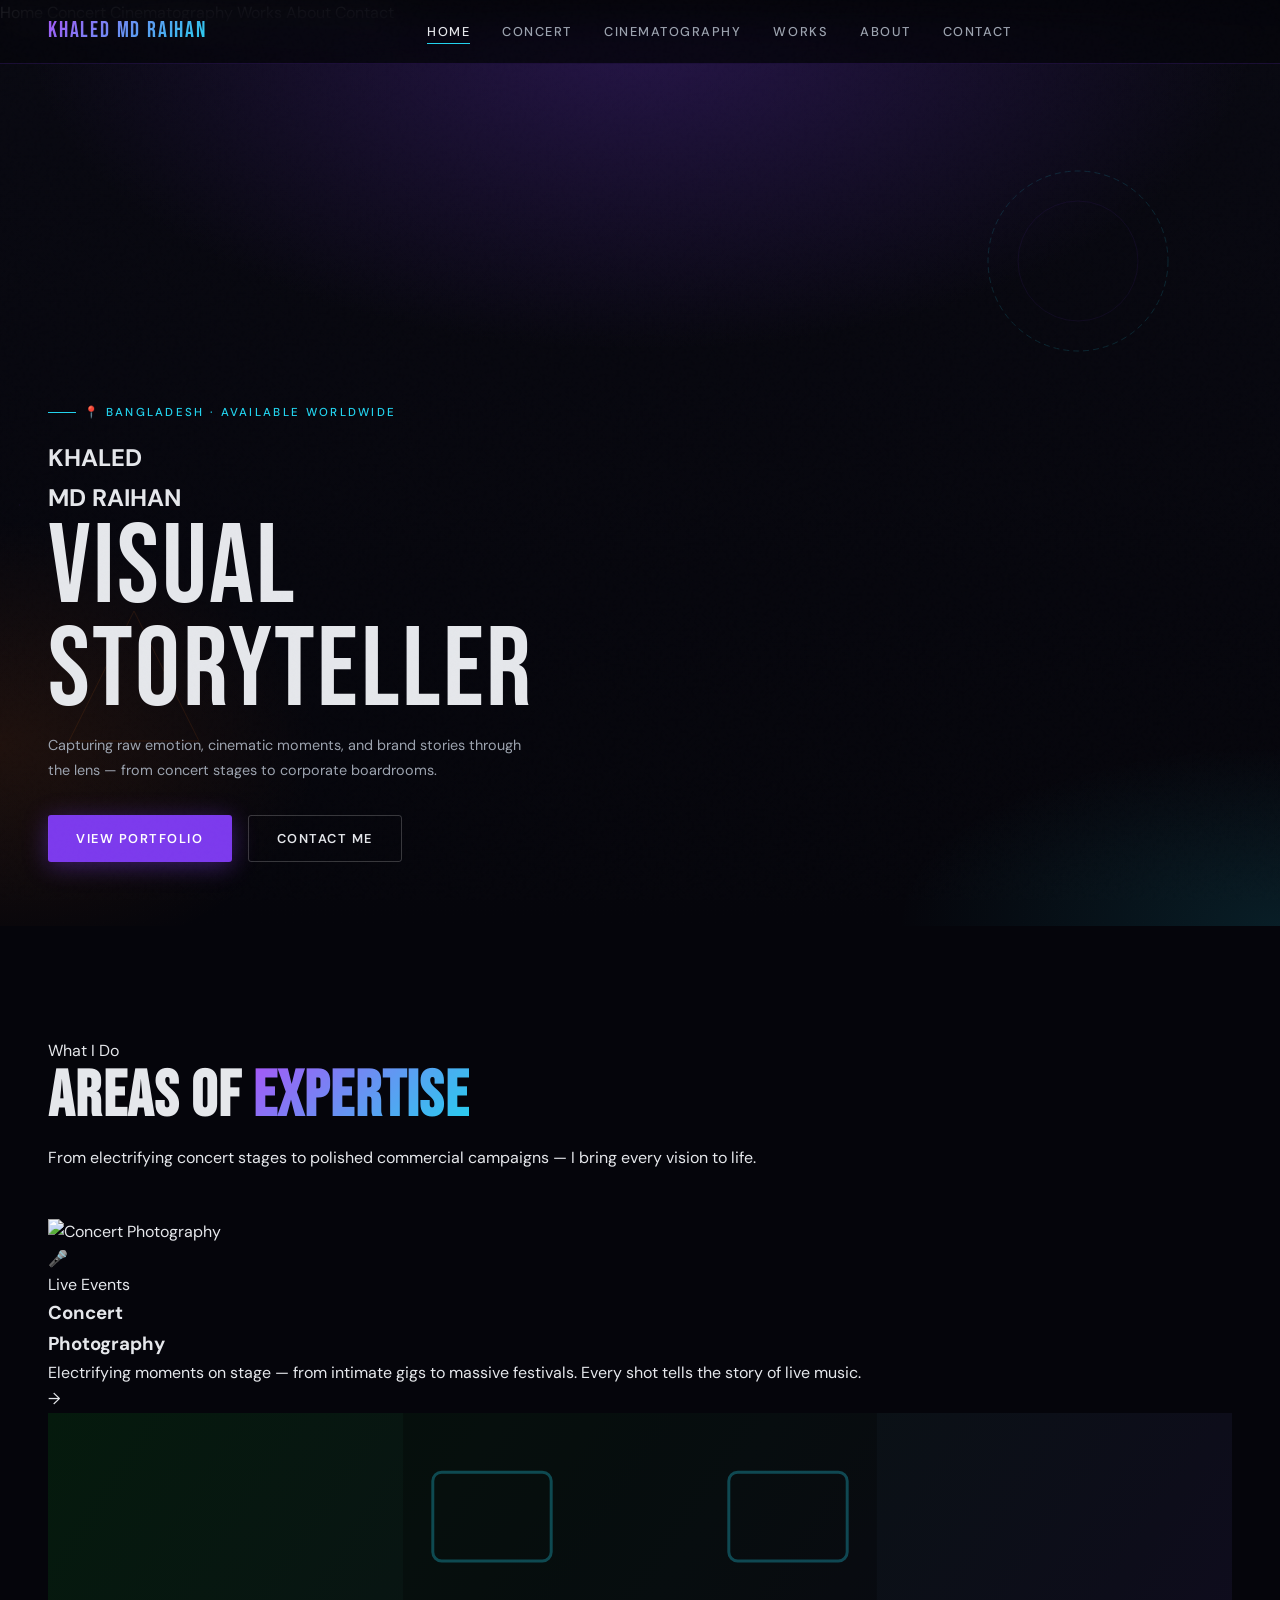
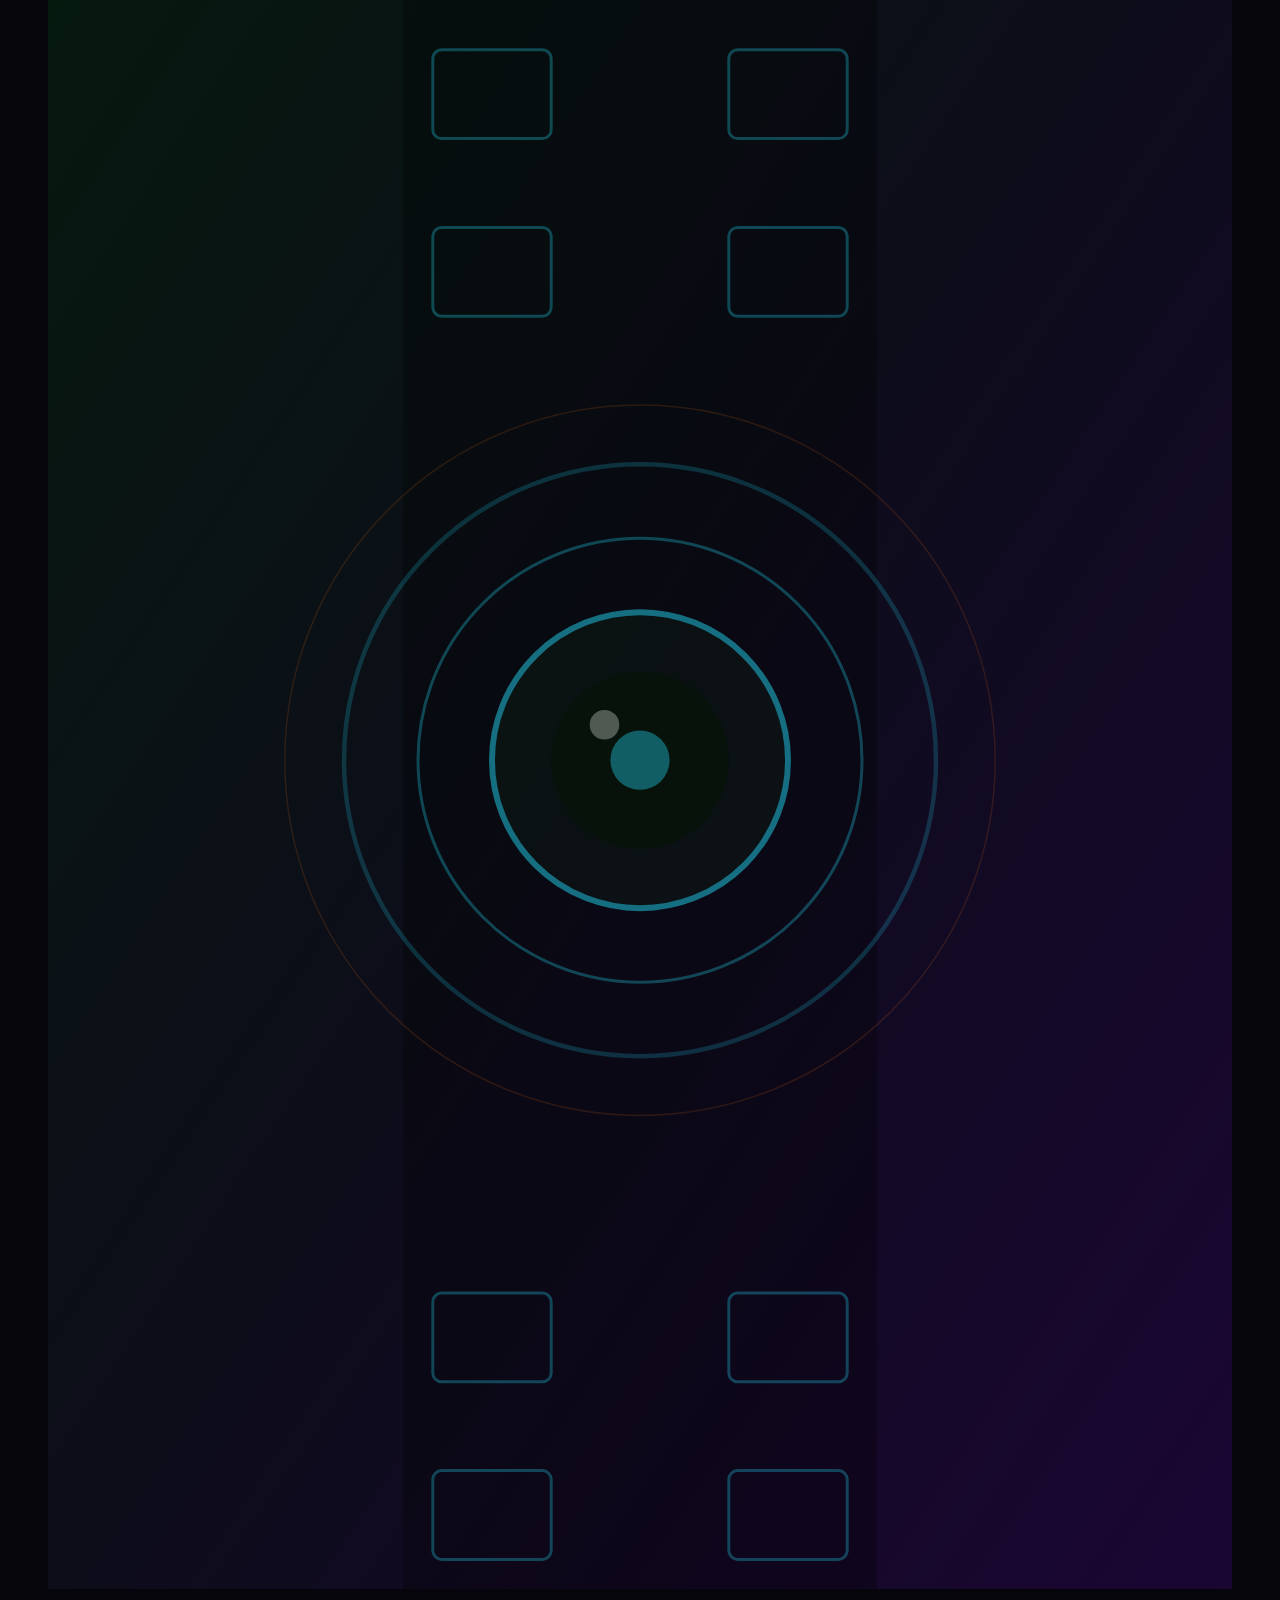
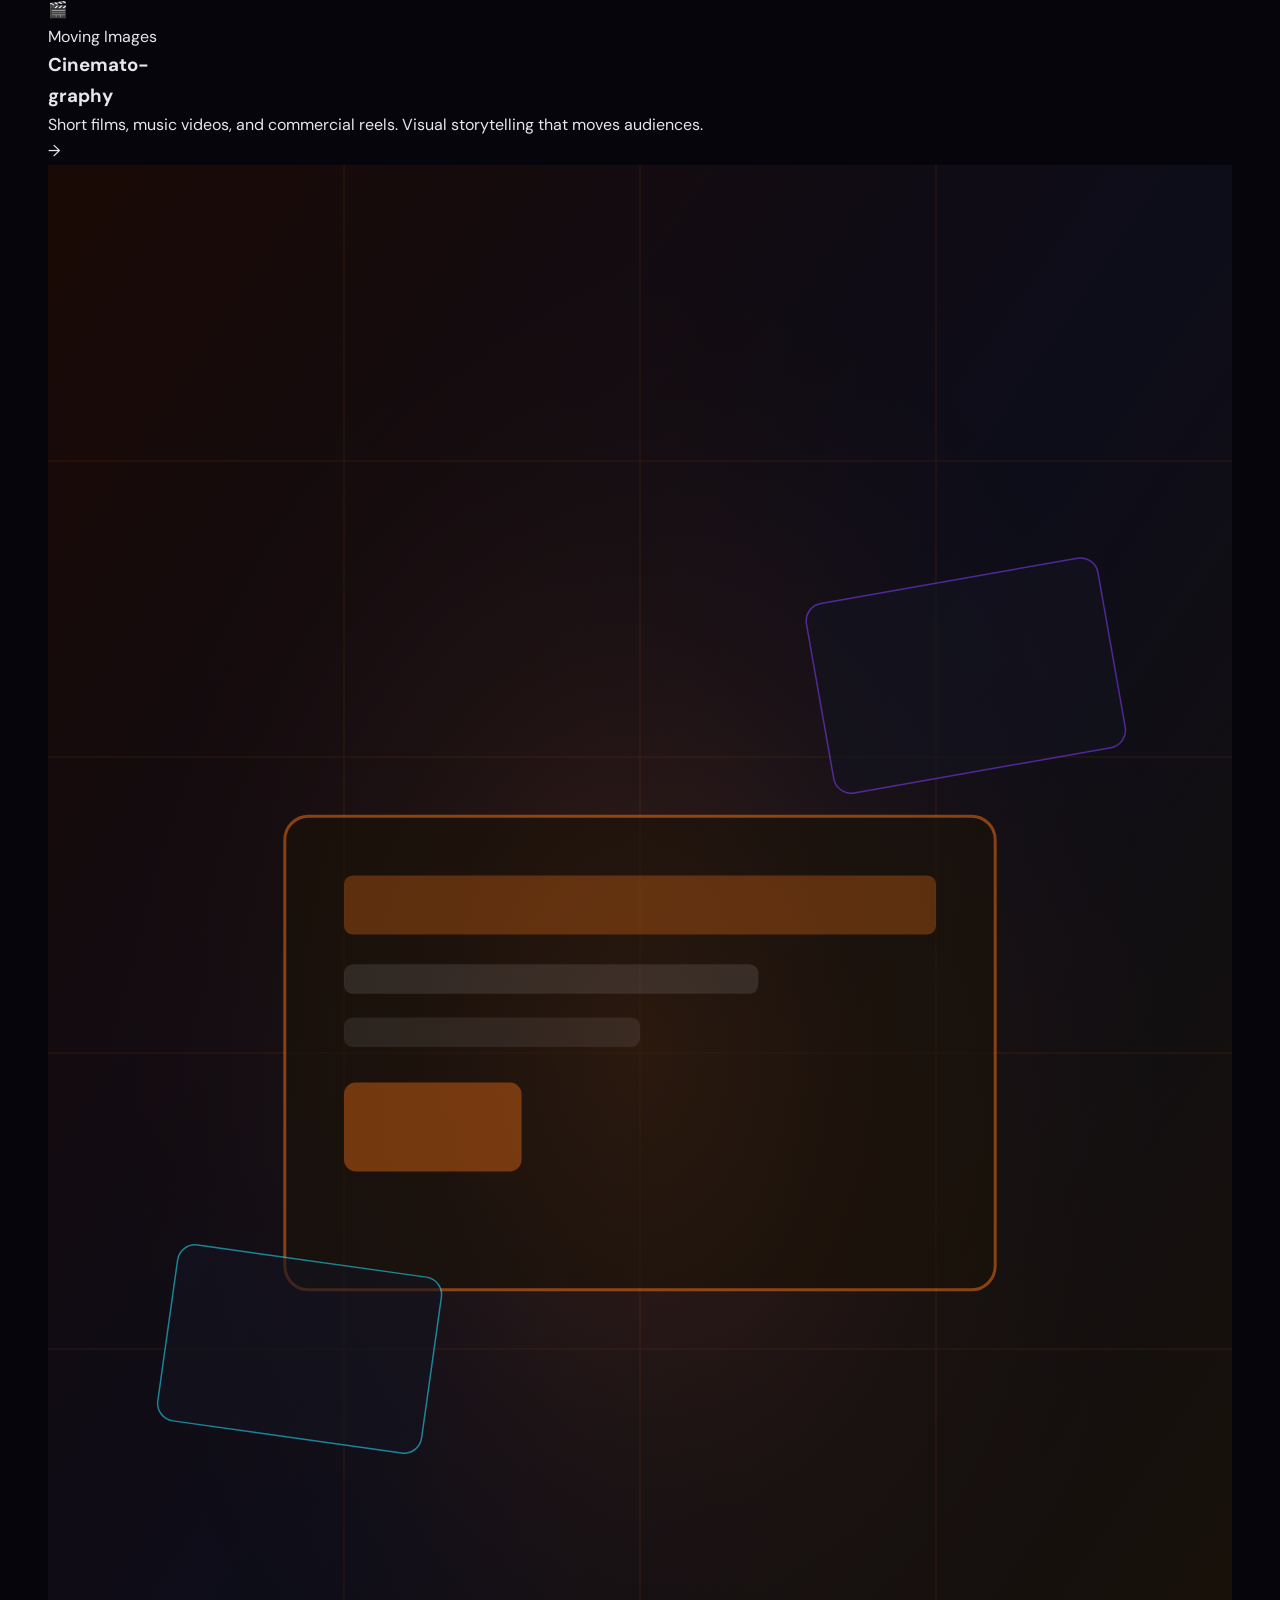
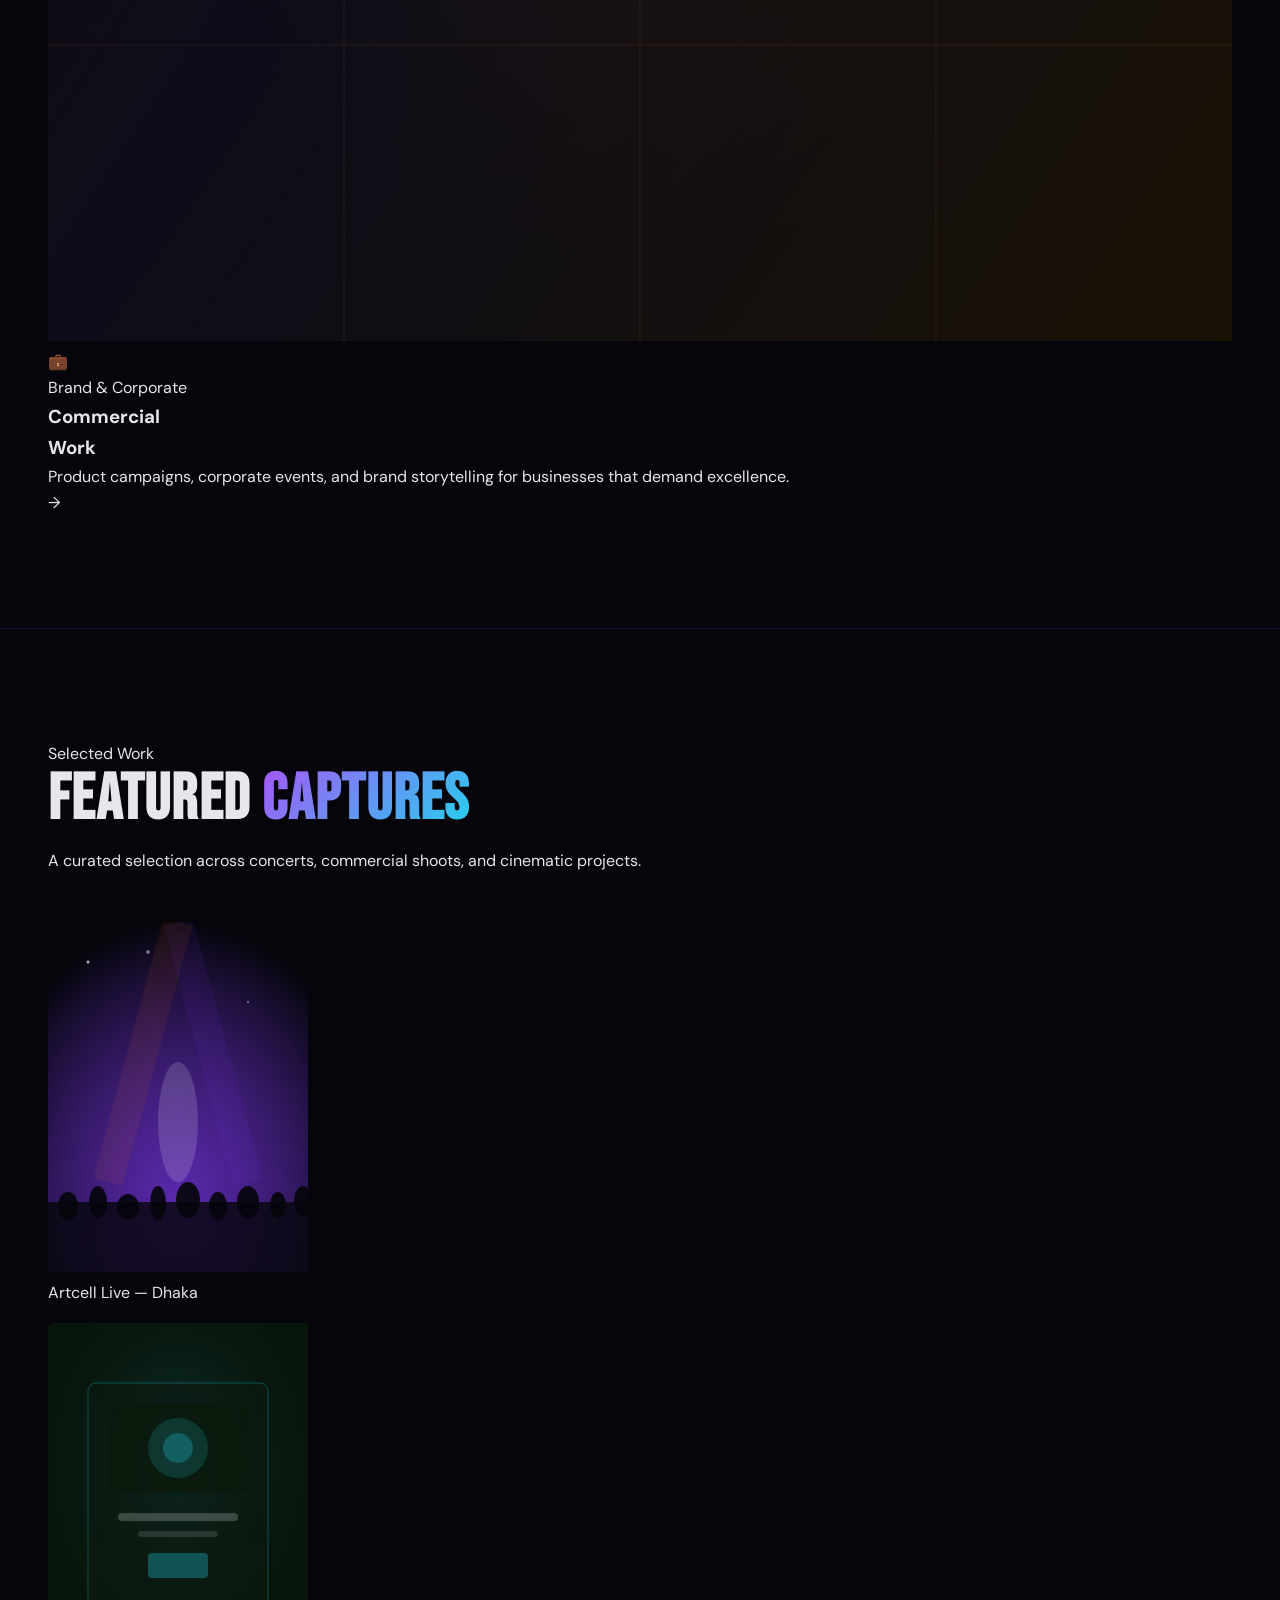
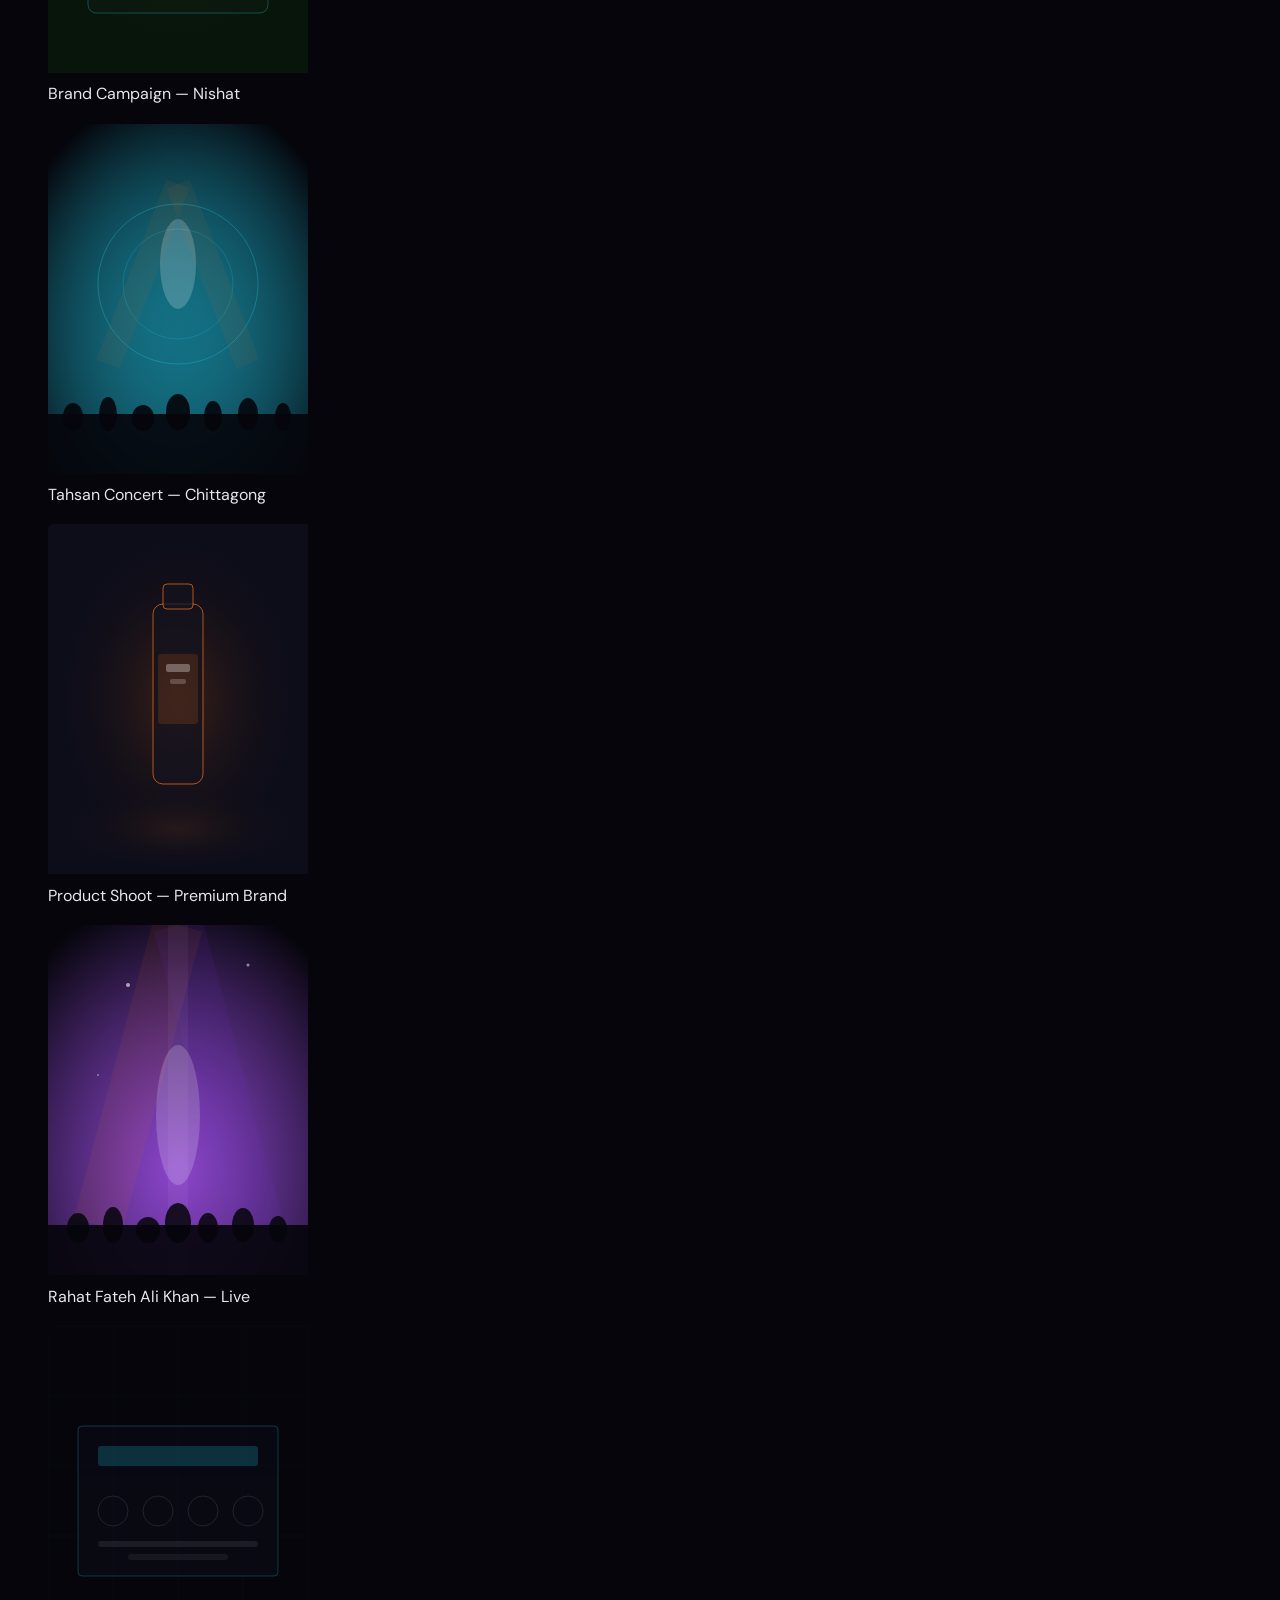
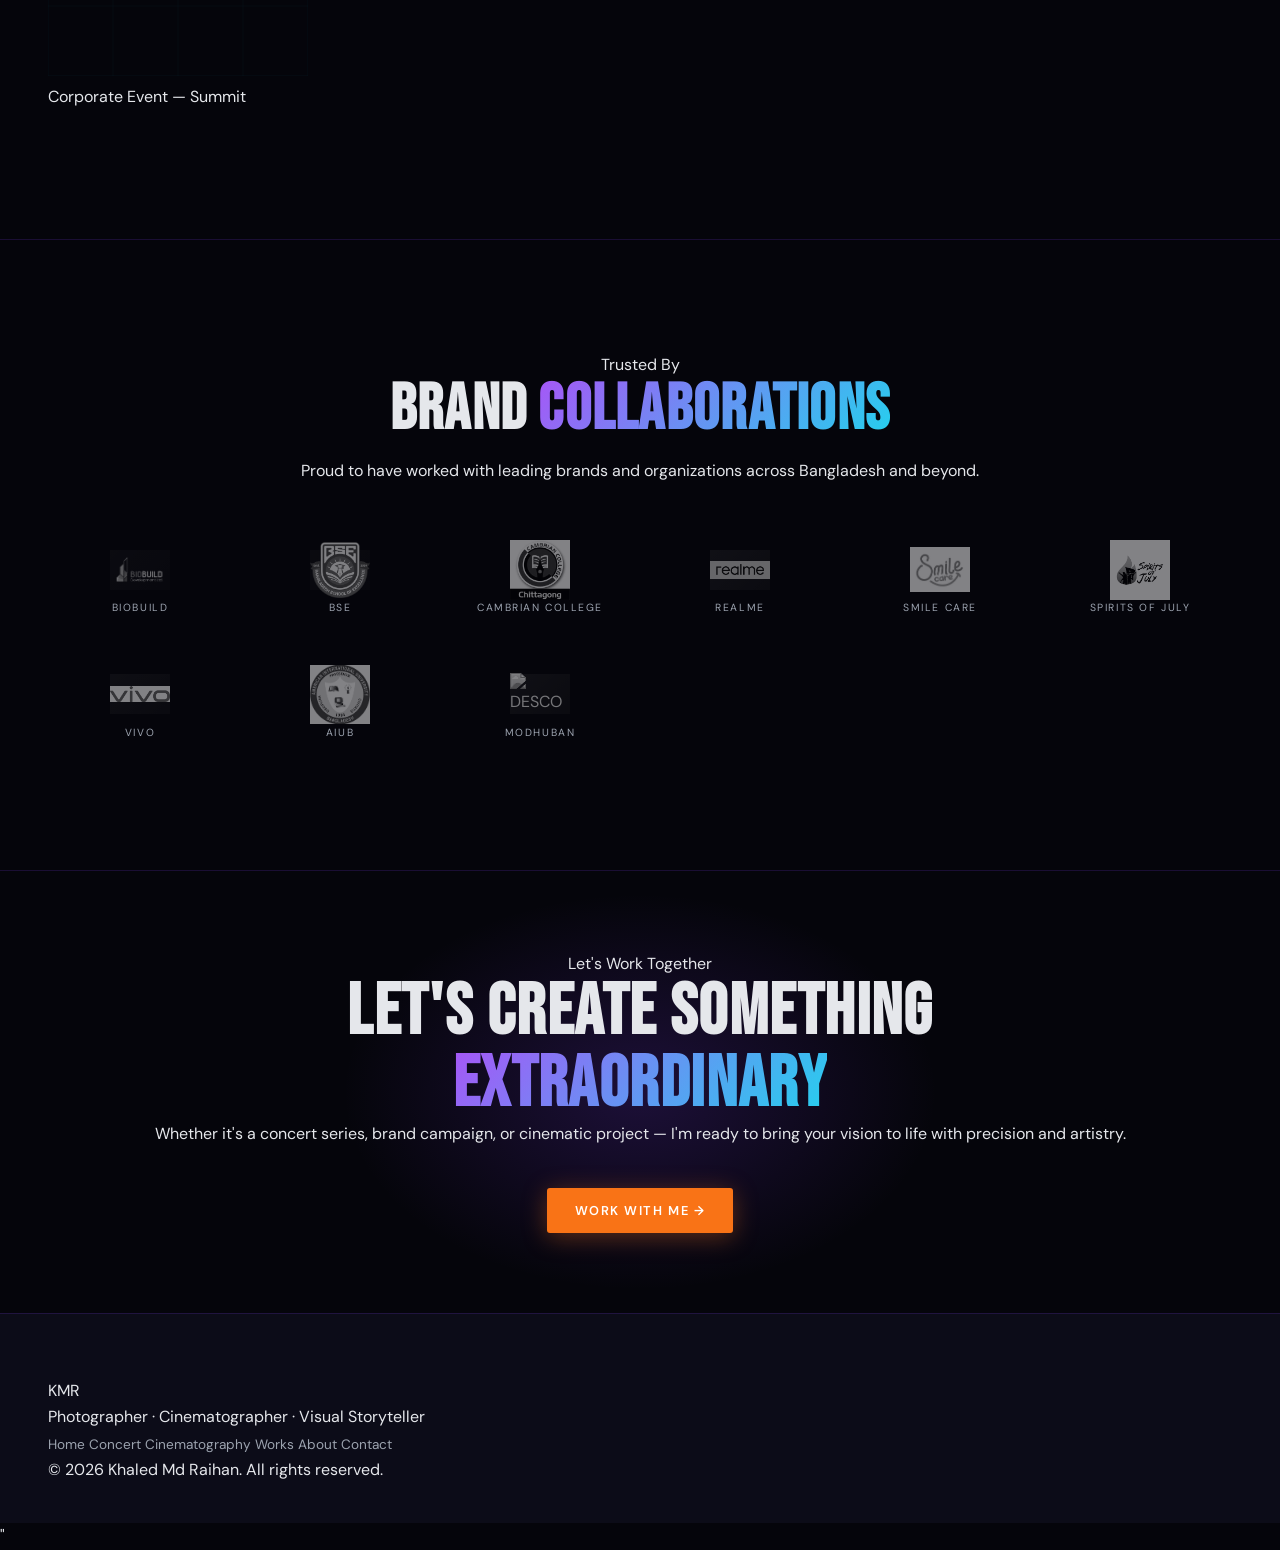
==== commit 0f4fb97e: "Add files via upload" ====
--- a/index.html
+++ b/index.html
@@ -84,7 +84,7 @@
       <a href="concerts.html" class="category-card reveal">
         <div class="card-bg-art">
         <div class="card-bg-art">
-   <img src="images/DSC08099.JPG" alt="Concert Photography" style="width:100%; height:100%; object-fit:cover;">
+   <img src="images/WhatsApp Image 2026-05-16 at 5.33.52 AM.jpeg" alt="Concert Photography" style="width:100%; height:100%; object-fit:cover;">
 </div>
         </div>
         <div class="category-card-overlay">
@@ -311,7 +311,7 @@
   </div>
 </section>
 
-<!-- BRAND COLLABORATIONS -->
+
 <!-- BRAND COLLABORATIONS -->
 <section>
   <div class="container">
@@ -393,7 +393,7 @@
 
 <!-- FOOTER -->
 <footer>
-  <div class="footer-name">RAIHAN</div>
+  <div class="footer-name">KMR</div>
   <p class="footer-tagline">Photographer · Cinematographer · Visual Storyteller</p>
   <nav class="footer-links">
     <a href="index.html">Home</a>
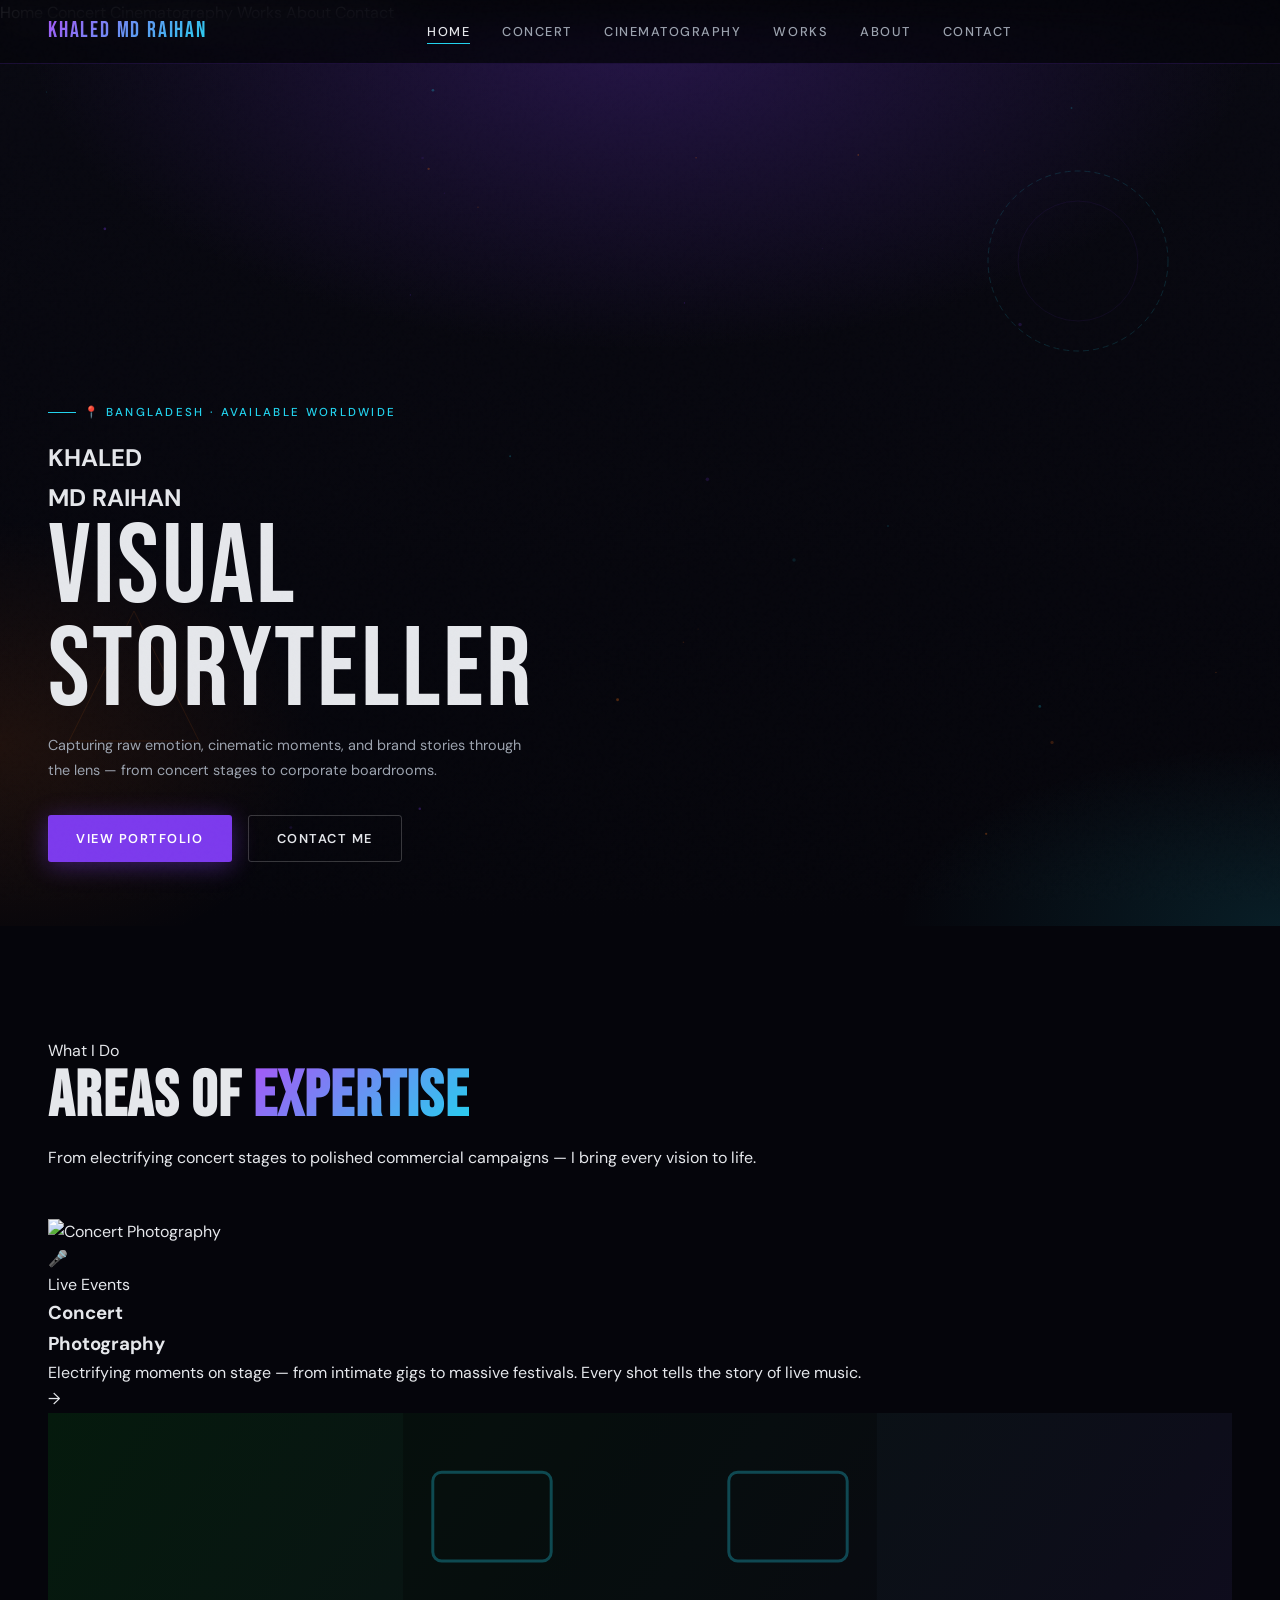
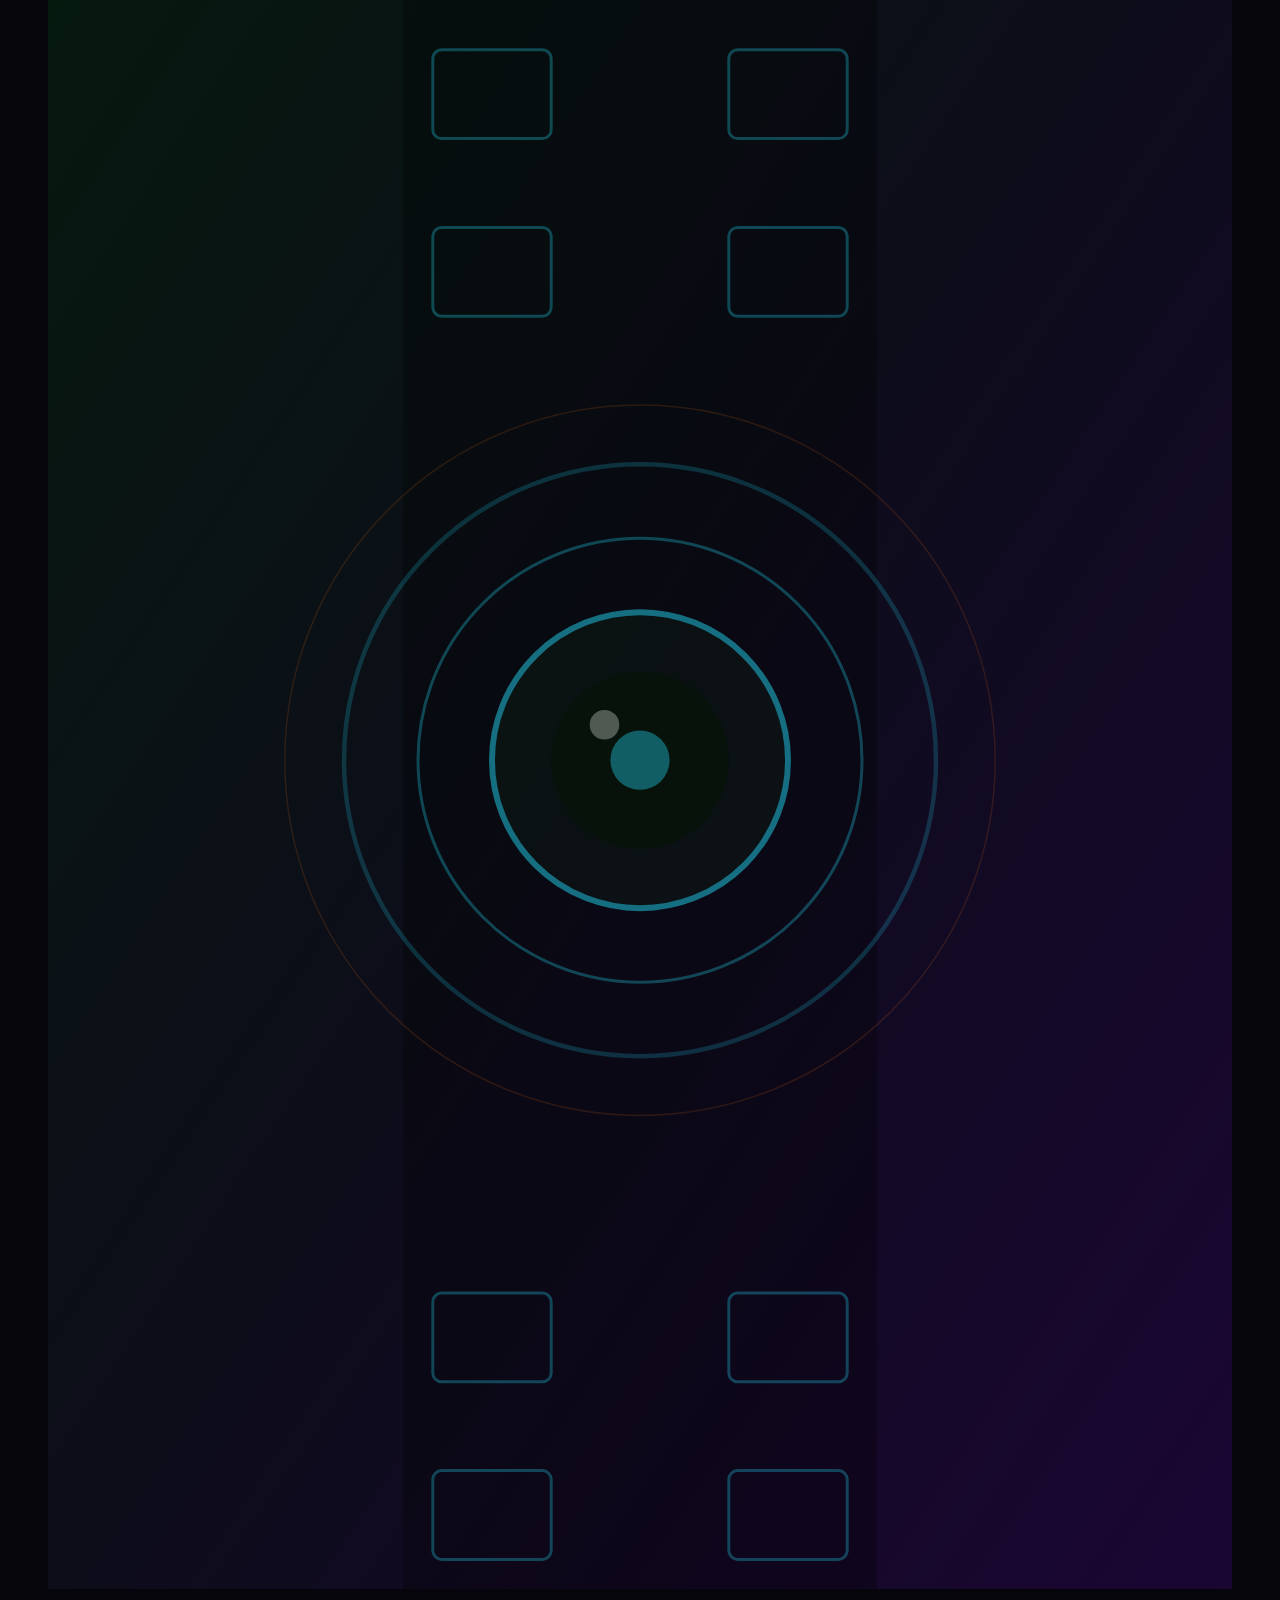
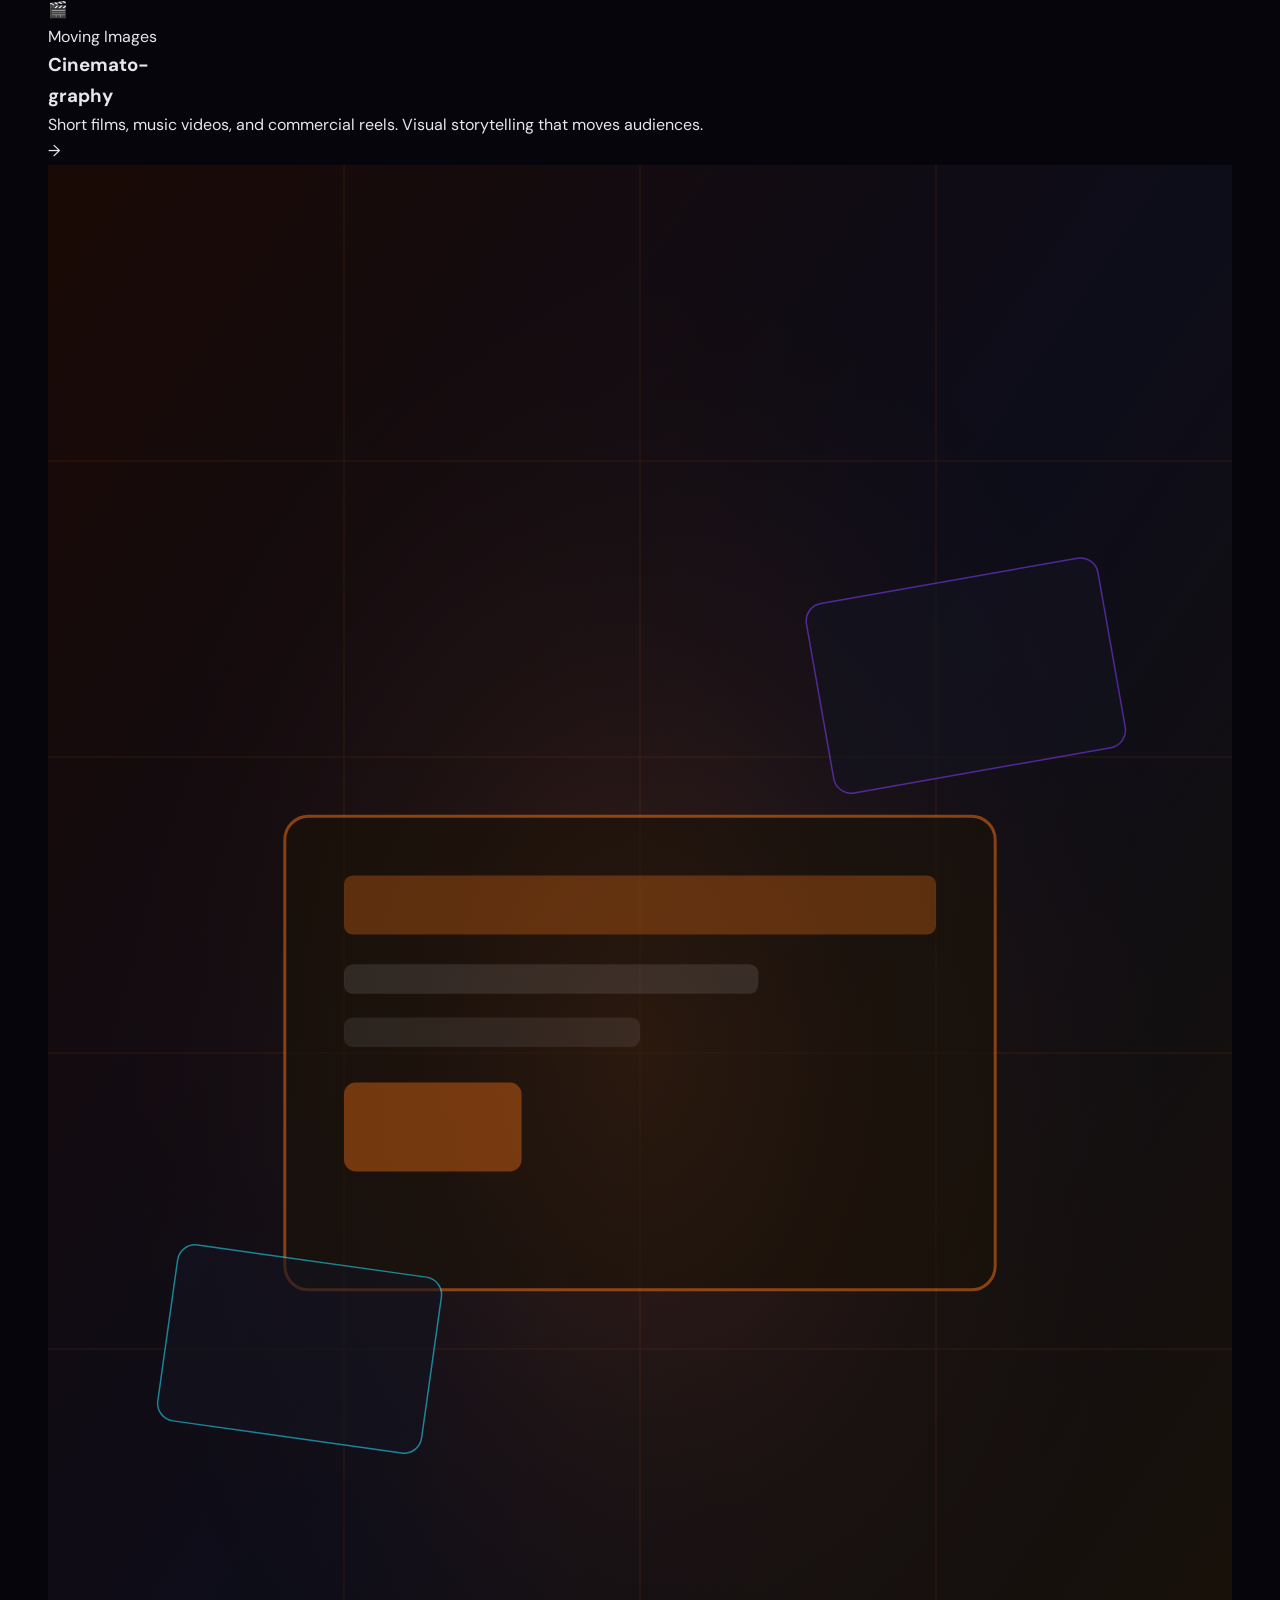
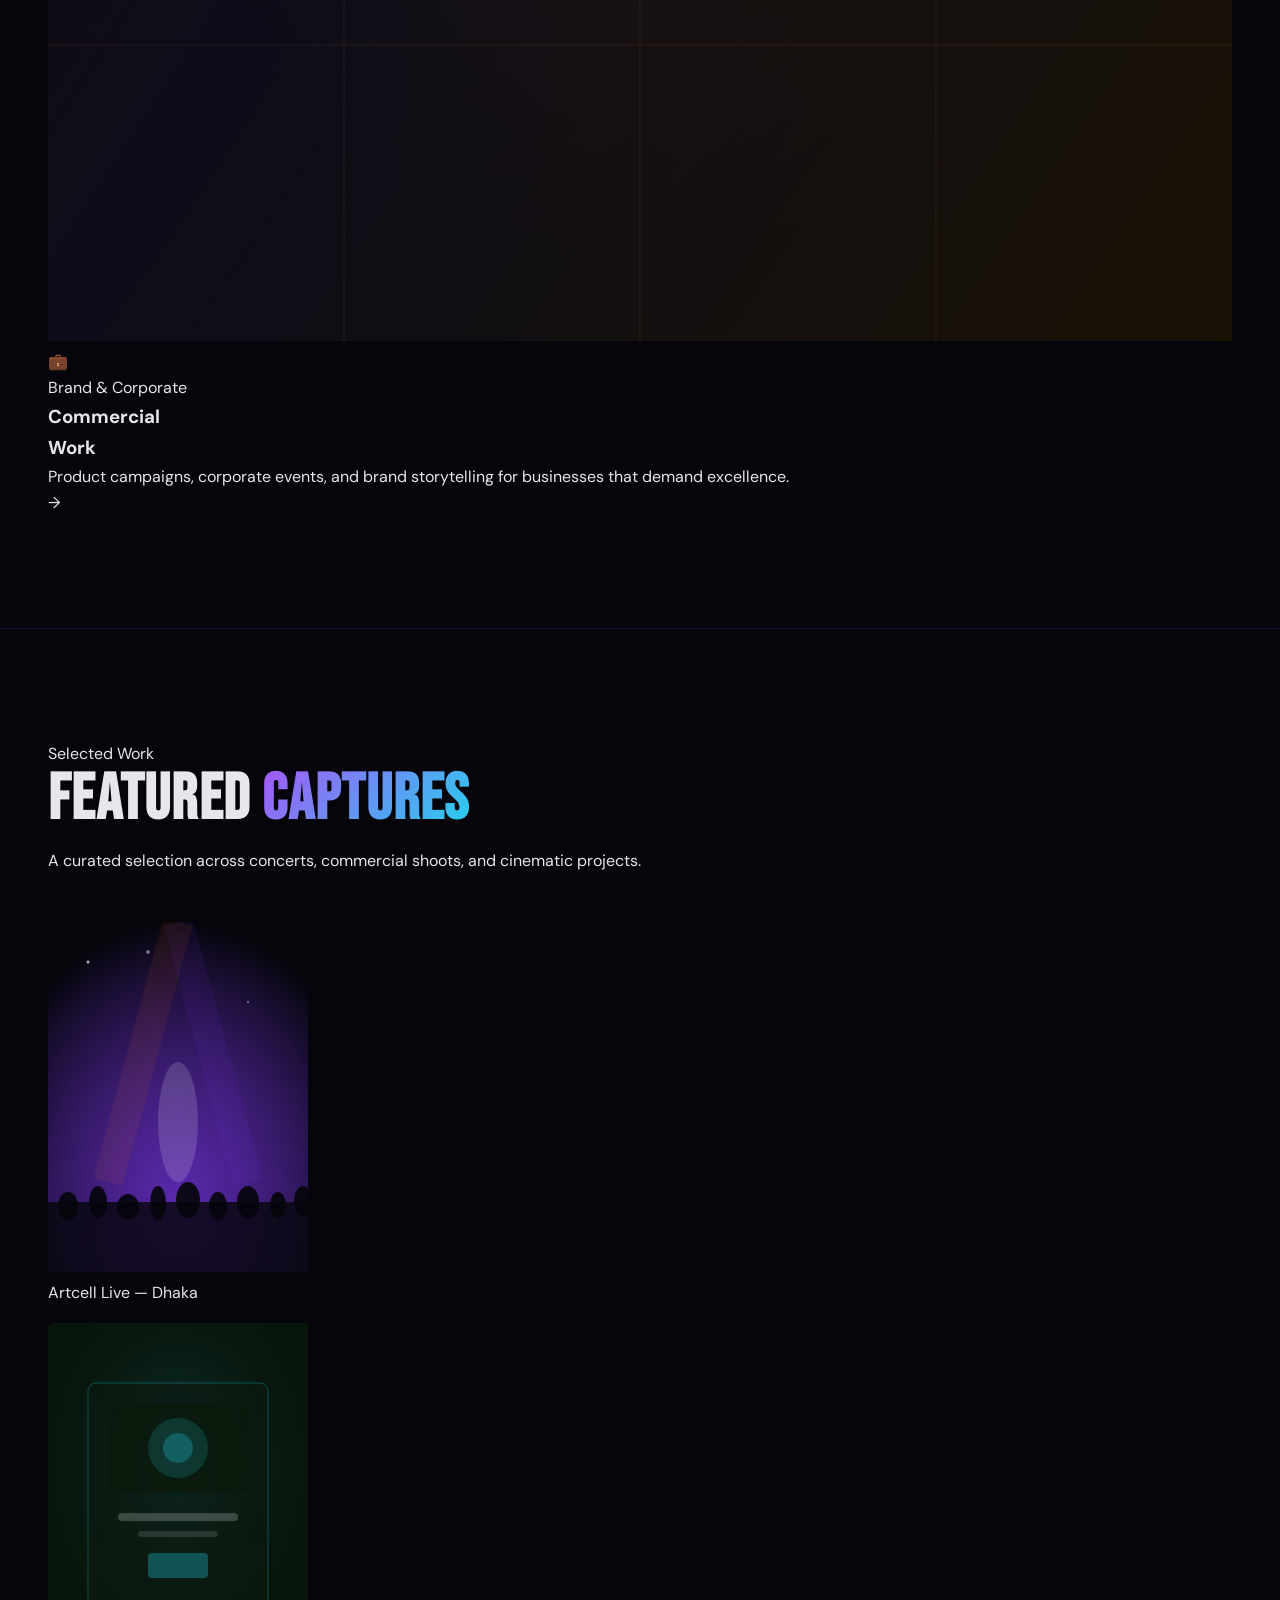
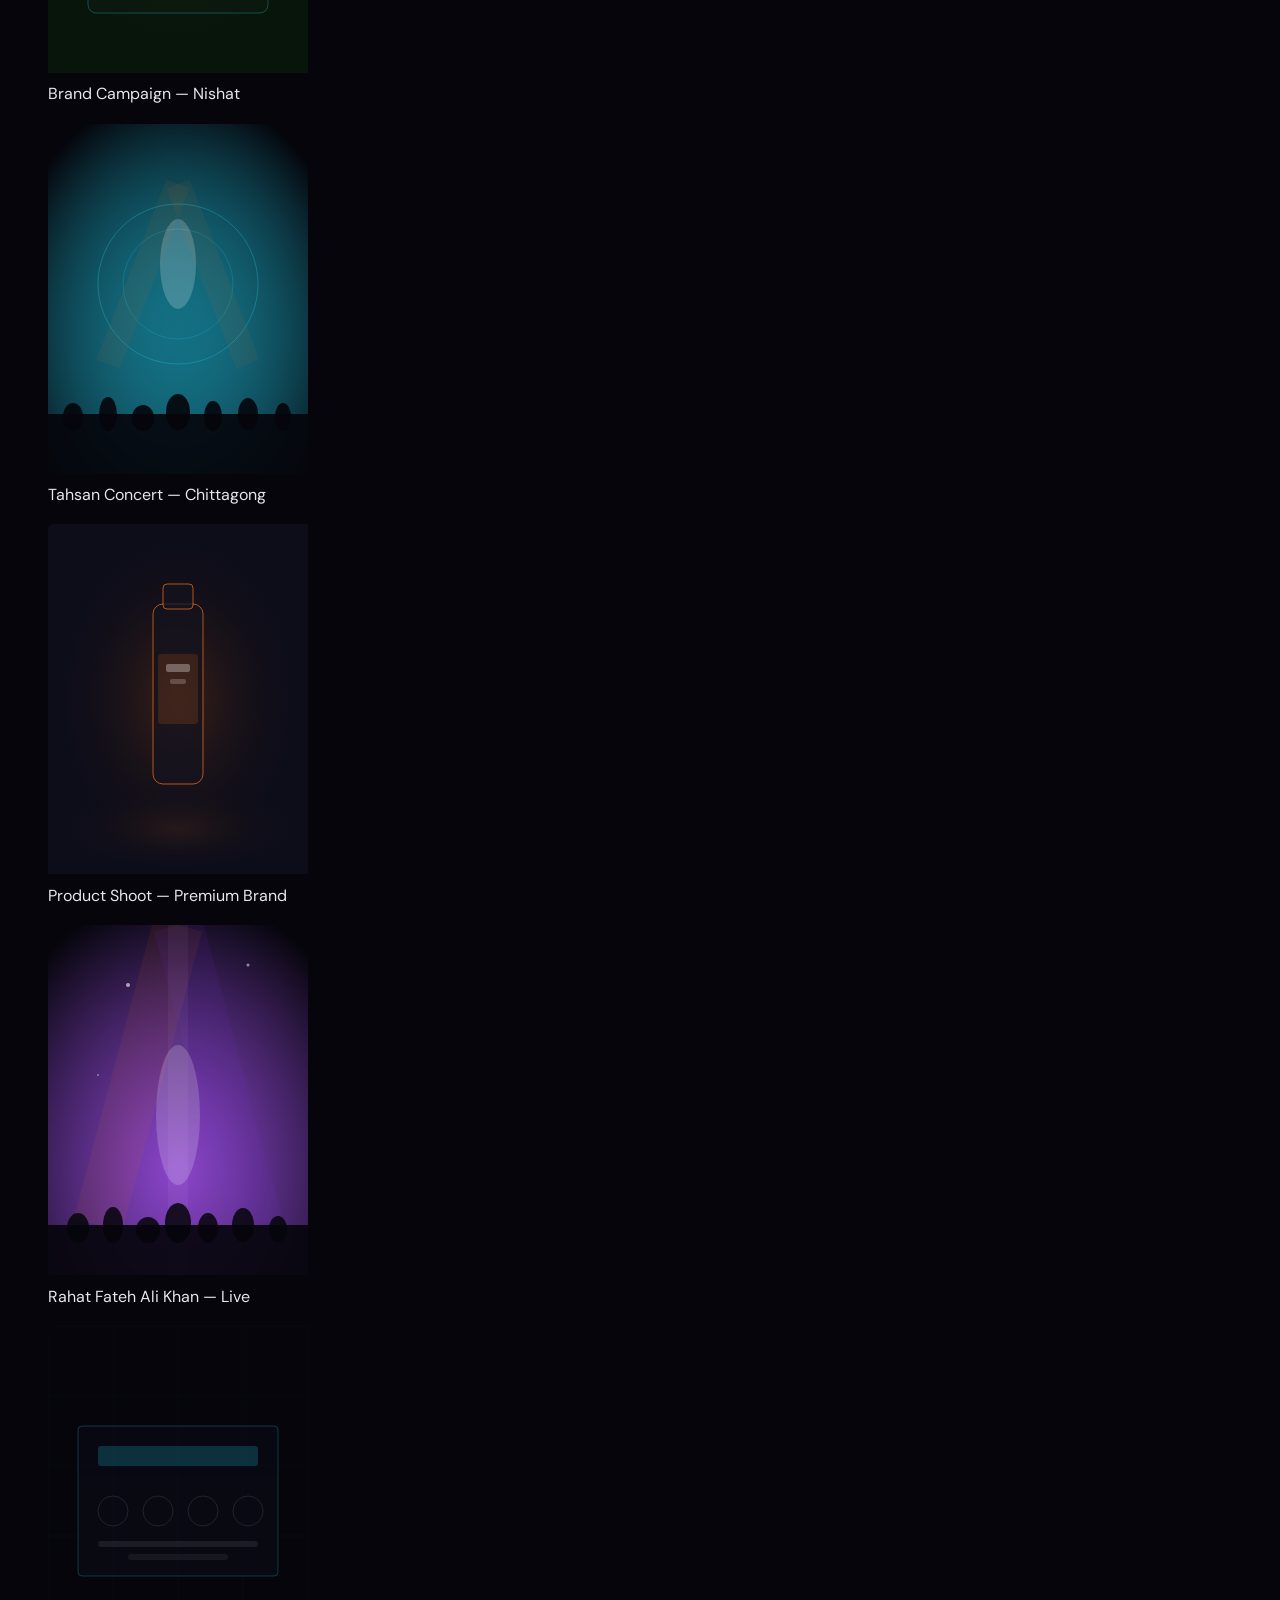
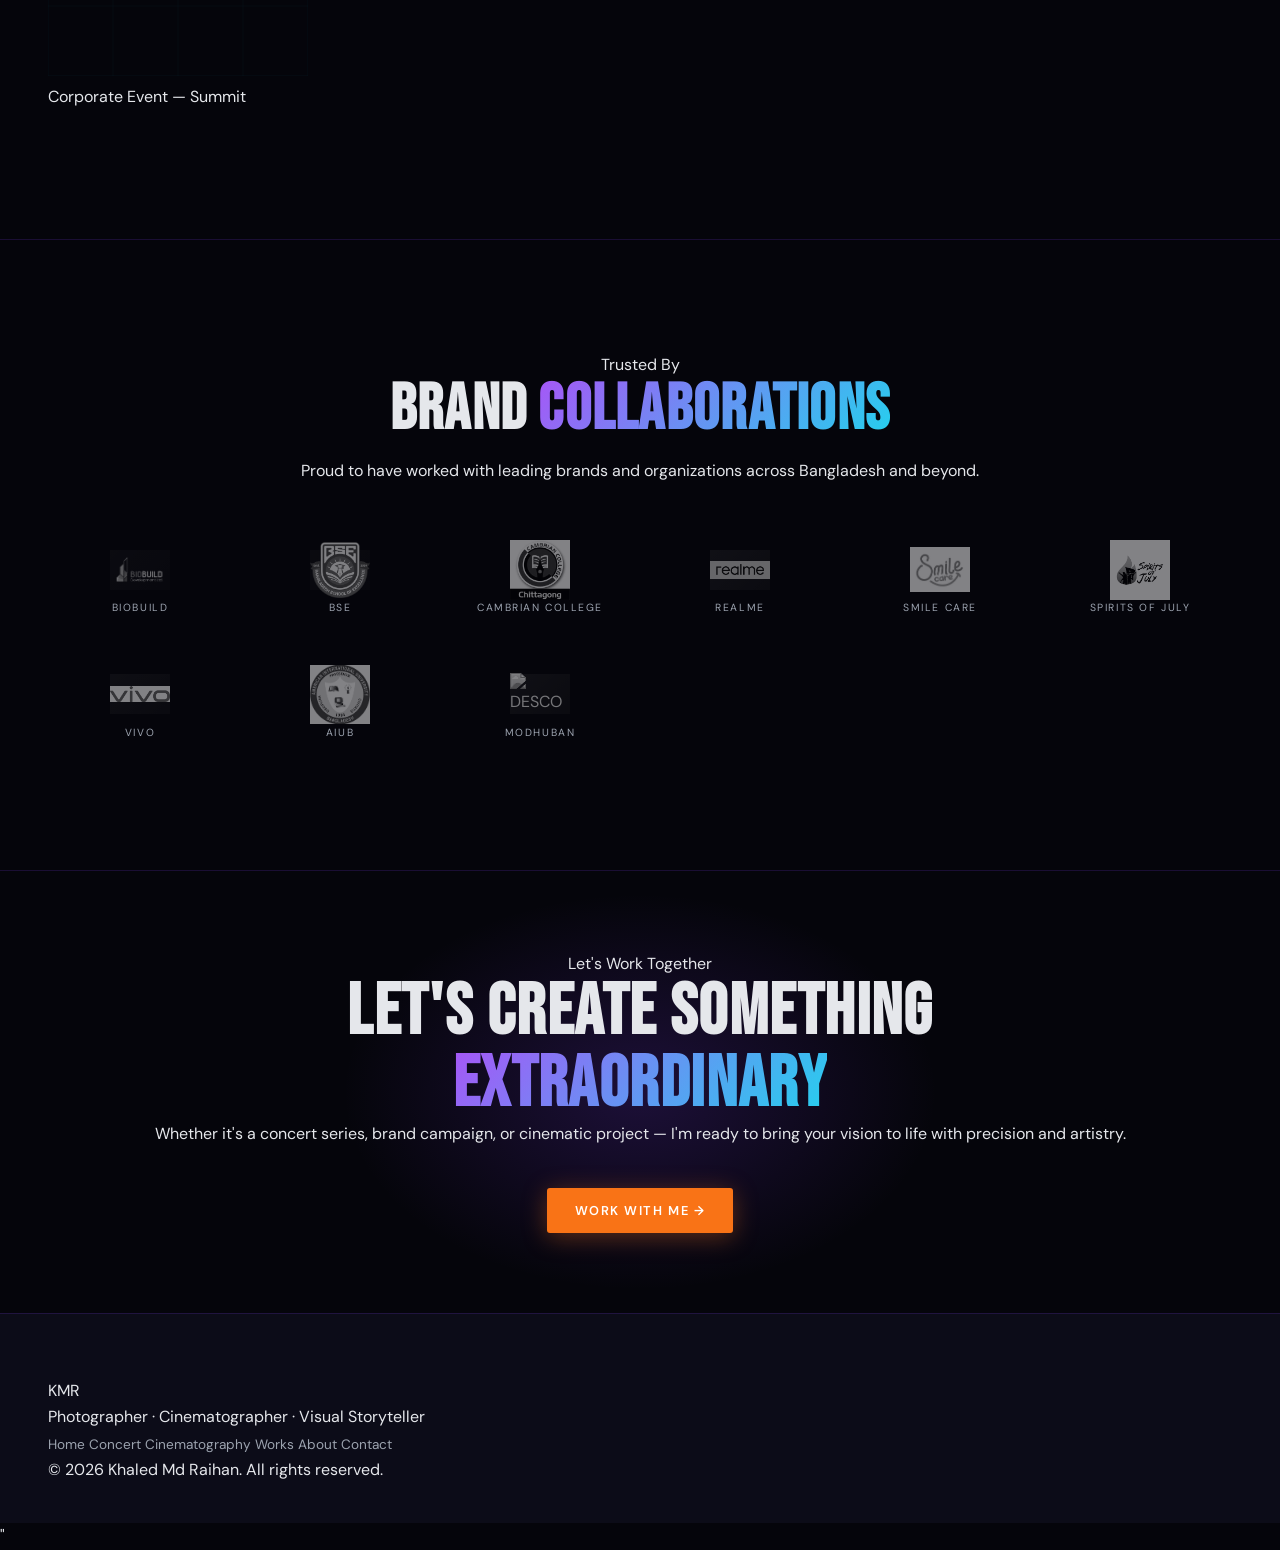
==== commit 7d4200cd: "Add files via upload" ====
--- a/index.html
+++ b/index.html
@@ -84,7 +84,7 @@
       <a href="concerts.html" class="category-card reveal">
         <div class="card-bg-art">
         <div class="card-bg-art">
-   <img src="images/WhatsApp Image 2026-05-16 at 5.33.52 AM.jpeg" alt="Concert Photography" style="width:100%; height:100%; object-fit:cover;">
+   <img src="https://res.cloudinary.com/dxskk2i6r/image/upload/v1779054050/Gemini_Generated_Image_7dvcpb7dvcpb7dvc_bxtfsw.png" alt="Concert Photography" style="width:100%; height:100%; object-fit:cover;">
 </div>
         </div>
         <div class="category-card-overlay">
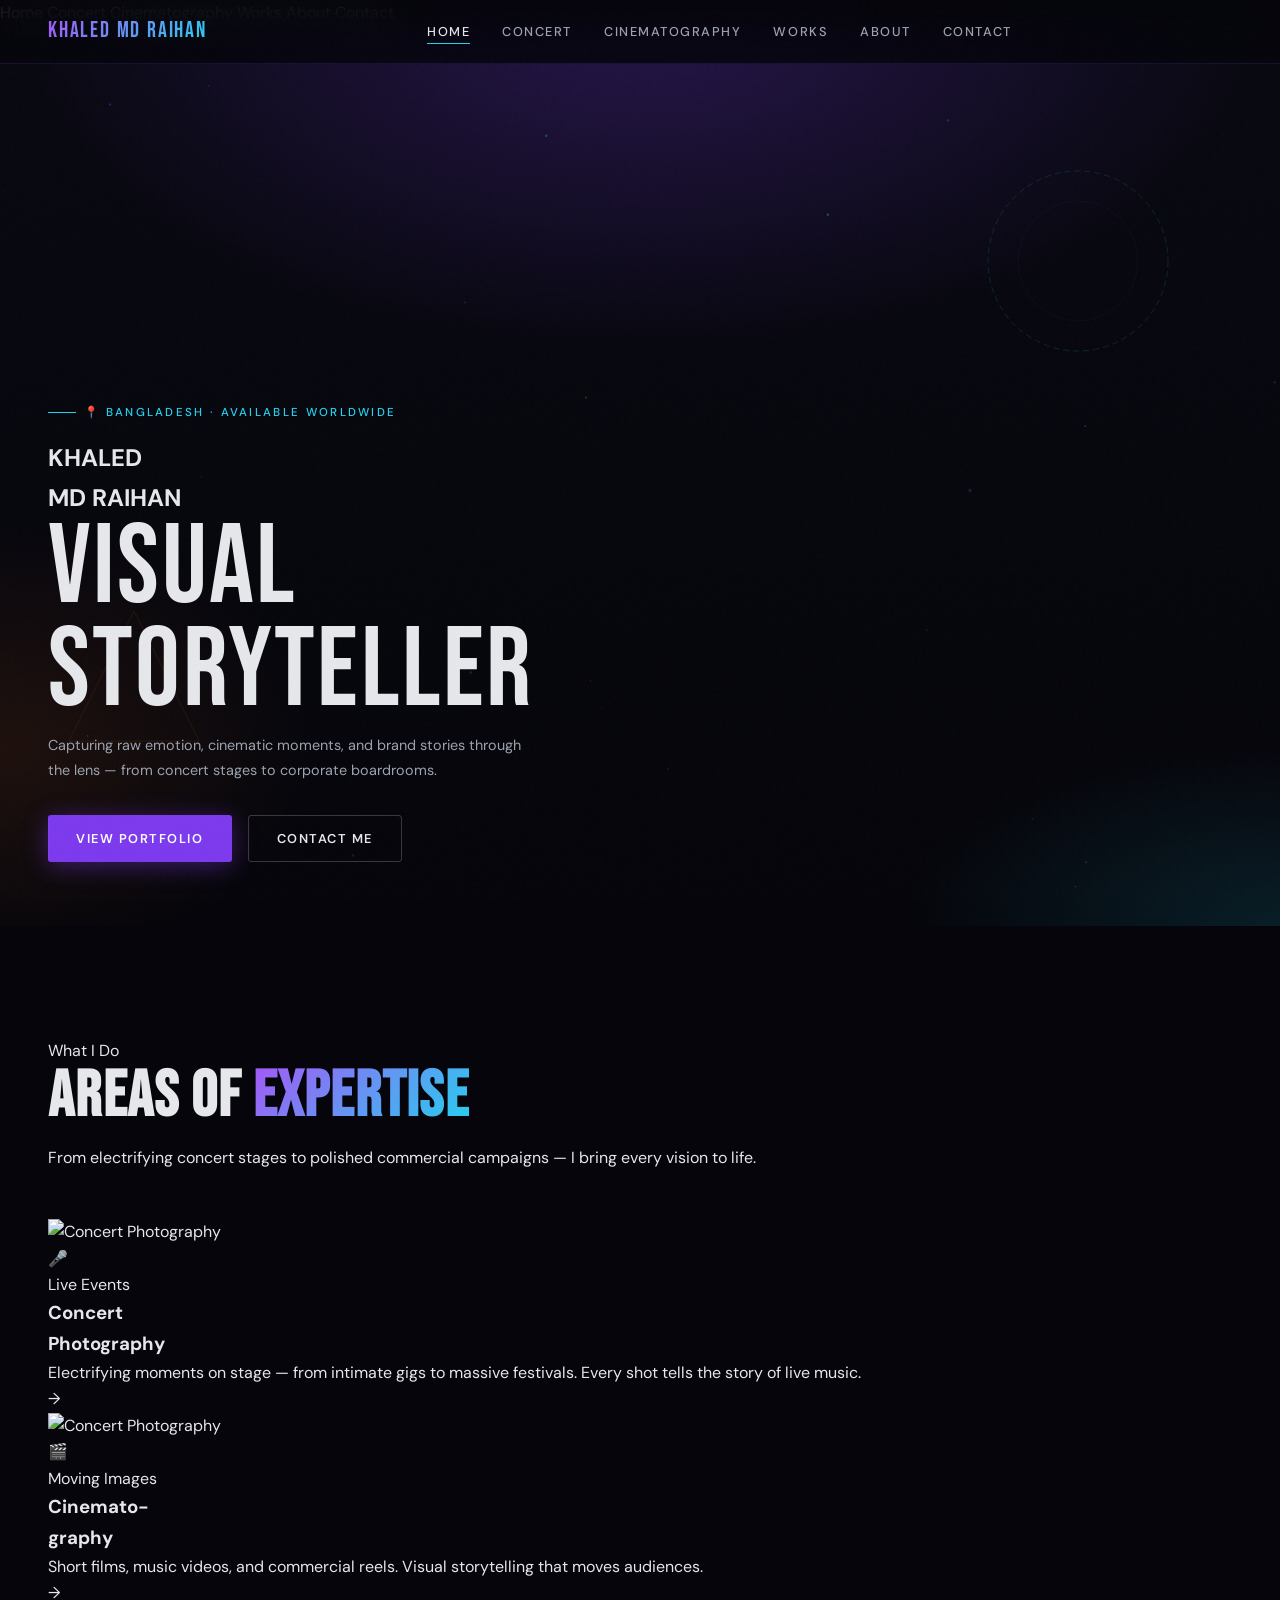
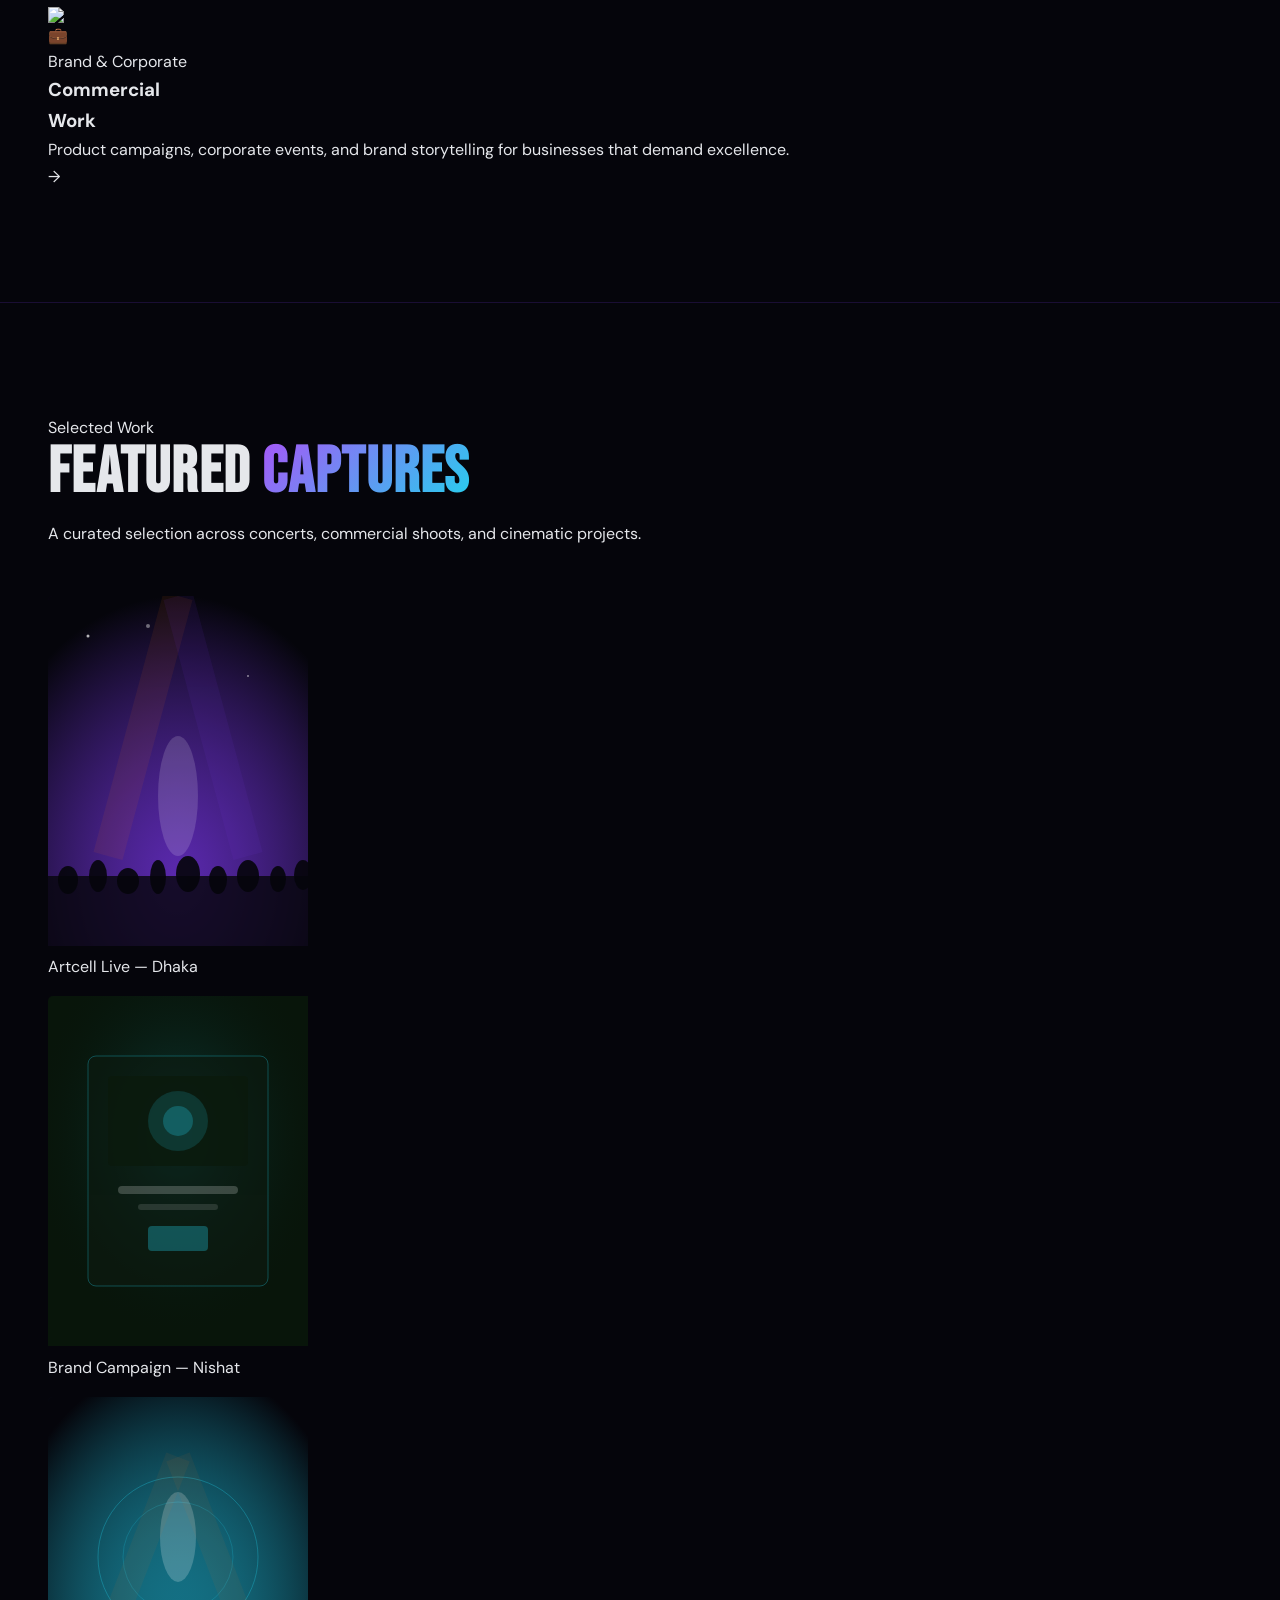
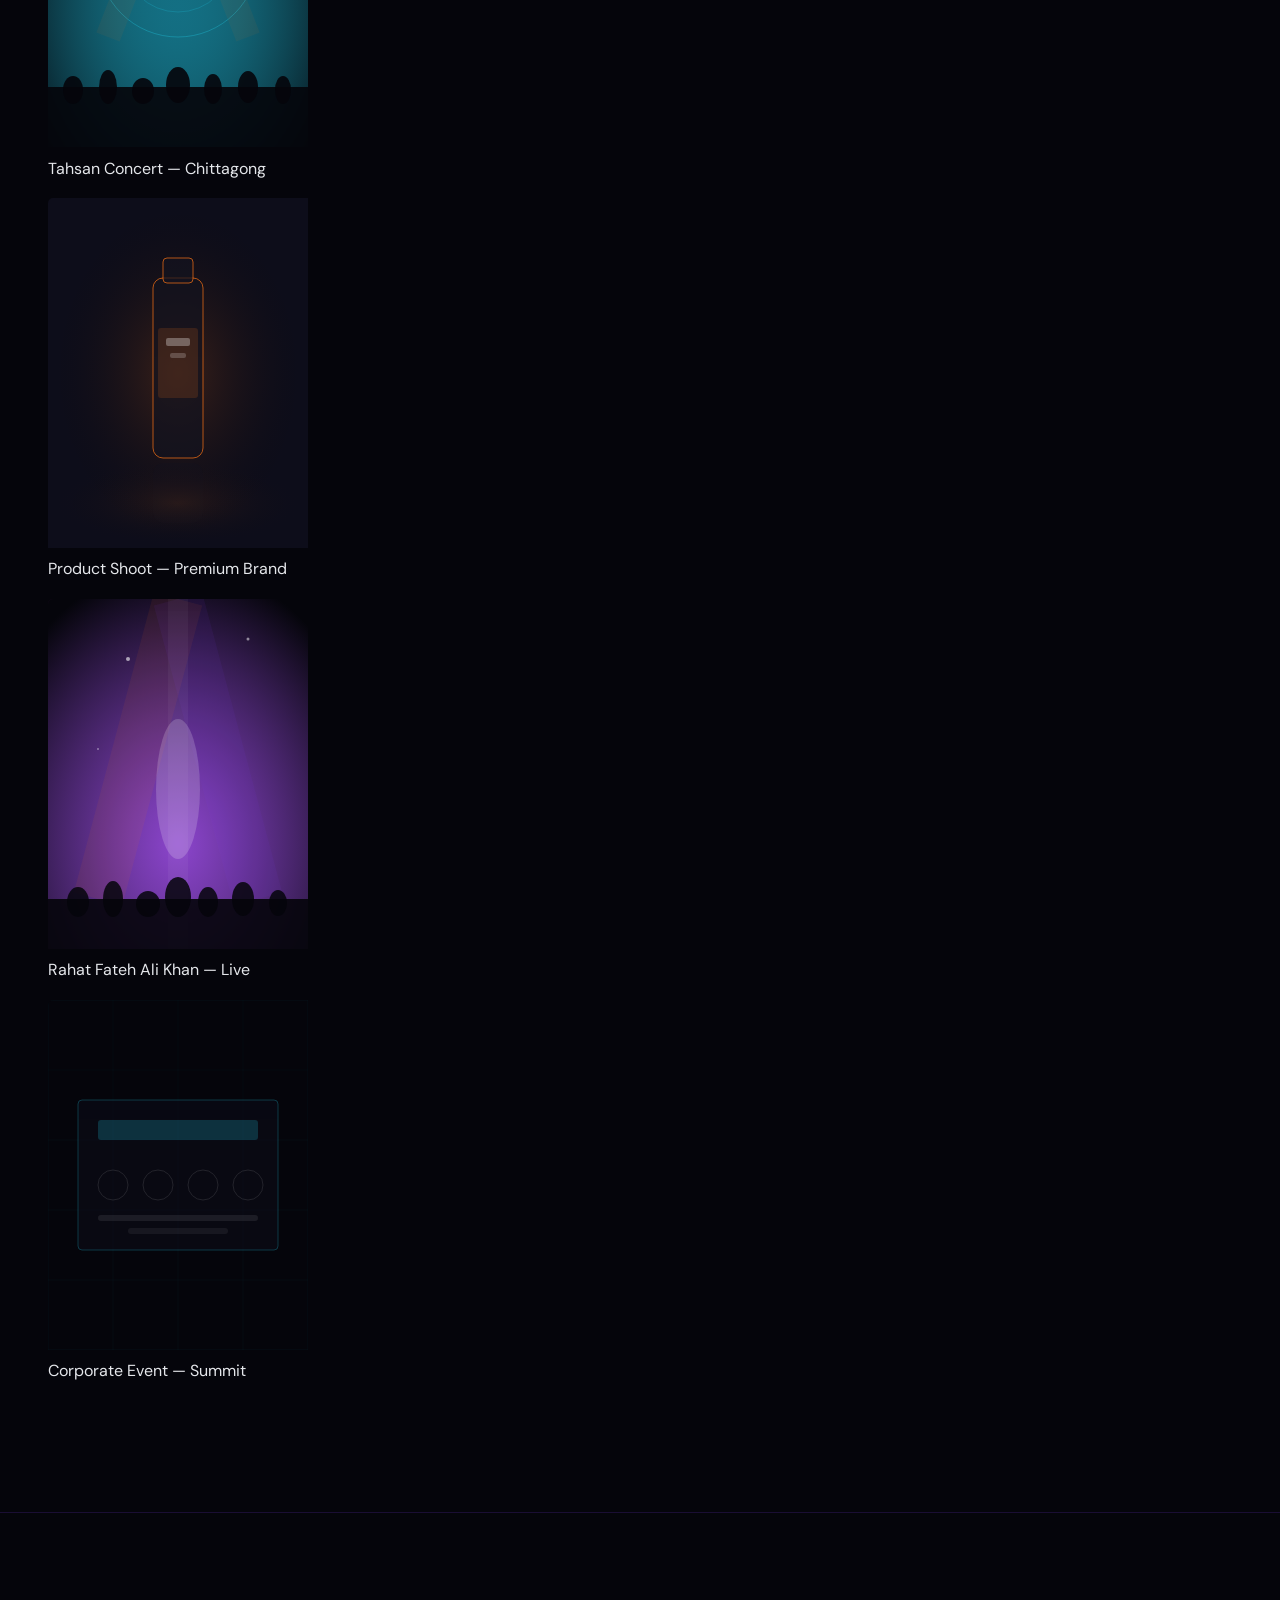
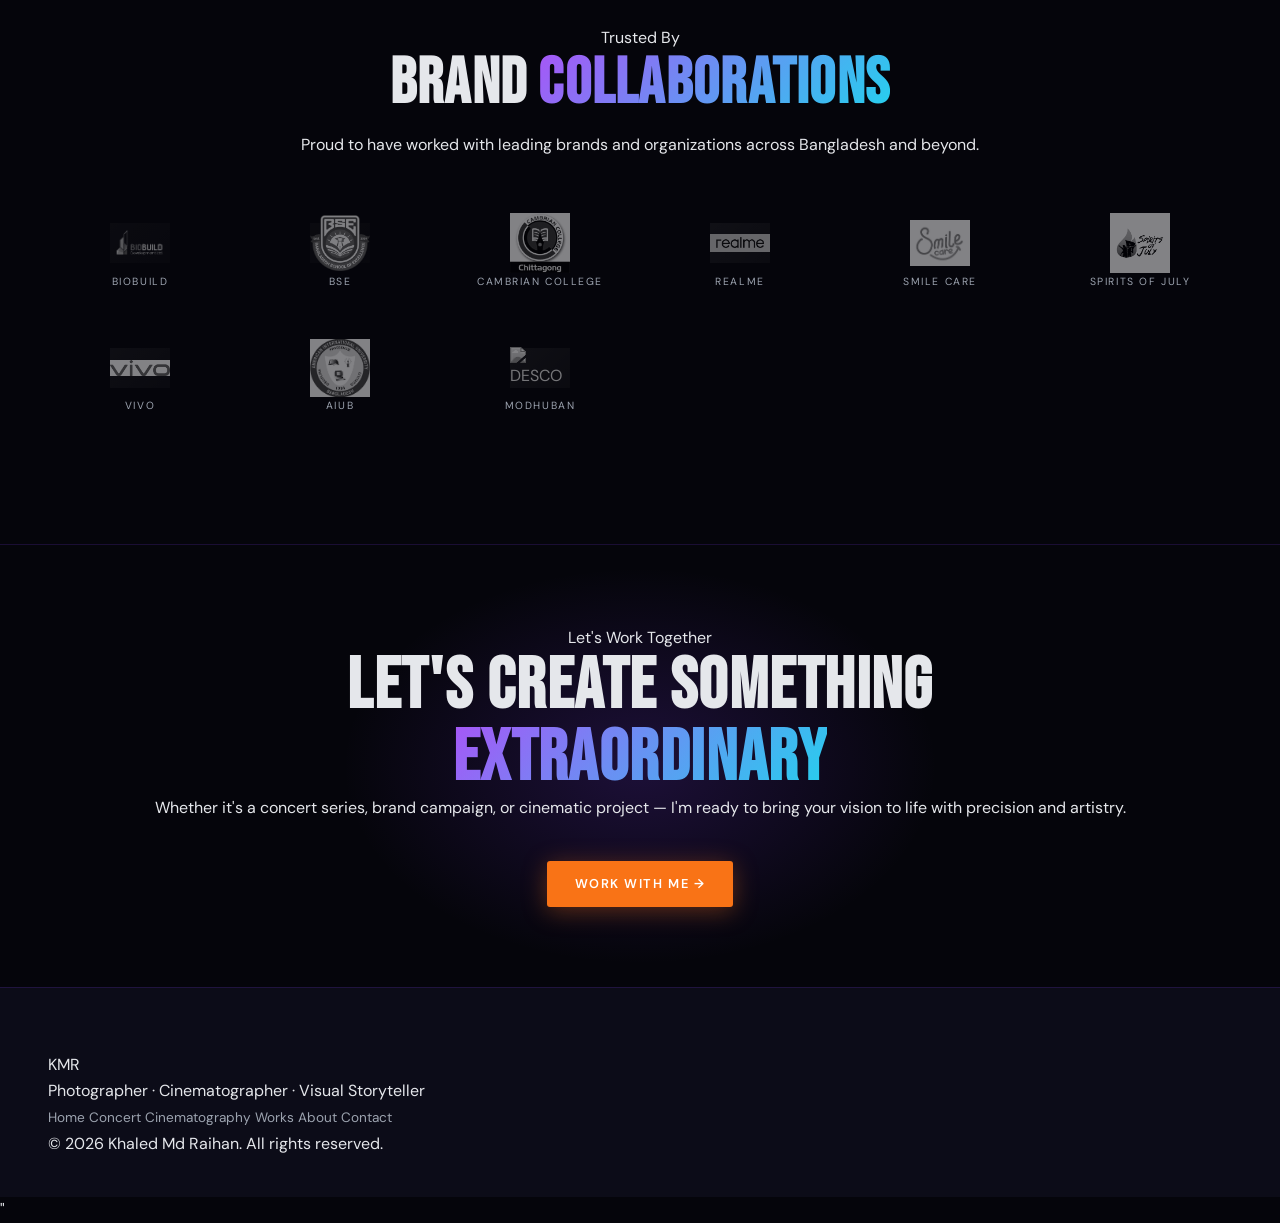
==== commit 45e9e34d: "Add files via upload" ====
--- a/index.html
+++ b/index.html
@@ -10,6 +10,8 @@
 </head>
 <body>
 
+
+  
 <!-- NAV -->
 <nav class="navbar" id="navbar">
   <a href="index.html" class="nav-brand">
@@ -83,7 +85,7 @@
       <!-- Concert -->
       <a href="concerts.html" class="category-card reveal">
         <div class="card-bg-art">
-        <div class="card-bg-art">
+        
    <img src="https://res.cloudinary.com/dxskk2i6r/image/upload/v1779054050/Gemini_Generated_Image_7dvcpb7dvcpb7dvc_bxtfsw.png" alt="Concert Photography" style="width:100%; height:100%; object-fit:cover;">
 </div>
         </div>
@@ -99,40 +101,8 @@
       <!-- Cinematography -->
       <a href="cinematography.html" class="category-card reveal reveal-delay-1">
         <div class="card-bg-art">
-          <svg width="100%" height="100%" viewBox="0 0 400 600" xmlns="http://www.w3.org/2000/svg" preserveAspectRatio="xMidYMid slice">
-            <defs>
-              <linearGradient id="cinGrad" x1="0%" y1="0%" x2="100%" y2="100%">
-                <stop offset="0%" stop-color="#051a0d"/>
-                <stop offset="50%" stop-color="#0d0d1a"/>
-                <stop offset="100%" stop-color="#1a0533"/>
-              </linearGradient>
-            </defs>
-            <rect width="400" height="600" fill="url(#cinGrad)"/>
-            <!-- Film strip -->
-            <rect x="120" y="0" width="160" height="600" fill="#000" opacity="0.3"/>
-            <g fill="none" stroke="#22d3ee" stroke-width="1" opacity="0.3">
-              <rect x="130" y="20" width="40" height="30" rx="3"/>
-              <rect x="230" y="20" width="40" height="30" rx="3"/>
-              <rect x="130" y="80" width="40" height="30" rx="3"/>
-              <rect x="230" y="80" width="40" height="30" rx="3"/>
-              <rect x="130" y="140" width="40" height="30" rx="3"/>
-              <rect x="230" y="140" width="40" height="30" rx="3"/>
-              <rect x="130" y="500" width="40" height="30" rx="3"/>
-              <rect x="230" y="500" width="40" height="30" rx="3"/>
-              <rect x="130" y="560" width="40" height="30" rx="3"/>
-              <rect x="230" y="560" width="40" height="30" rx="3"/>
-            </g>
-            <!-- Camera lens -->
-            <circle cx="200" cy="320" r="100" fill="none" stroke="#22d3ee" stroke-width="1.5" opacity="0.2"/>
-            <circle cx="200" cy="320" r="75" fill="none" stroke="#22d3ee" stroke-width="1" opacity="0.3"/>
-            <circle cx="200" cy="320" r="50" fill="#0d1a14" stroke="#22d3ee" stroke-width="2" opacity="0.5"/>
-            <circle cx="200" cy="320" r="30" fill="#071209" opacity="0.9"/>
-            <circle cx="200" cy="320" r="10" fill="#22d3ee" opacity="0.4"/>
-            <circle cx="188" cy="308" r="5" fill="#fff" opacity="0.3"/>
-            <!-- Lens flare -->
-            <circle cx="200" cy="320" r="120" fill="none" stroke="#f97316" stroke-width="0.5" opacity="0.15"/>
-          </svg>
-        </div>
+         <img src="https://res.cloudinary.com/dxskk2i6r/image/upload/q_auto/f_auto/v1779055154/Gemini_Generated_Image_yra3xhyra3xhyra3_s7xdhc.png" alt="Concert Photography" style="width:100%; height:100%; object-fit:cover;">
+</div> 
         <div class="category-card-overlay">
           <div class="category-card-icon">🎬</div>
           <p class="cat-label">Moving Images</p>
@@ -145,42 +115,7 @@
       <!-- Commercial -->
       <a href="works.html" class="category-card reveal reveal-delay-2">
         <div class="card-bg-art">
-          <svg width="100%" height="100%" viewBox="0 0 400 600" xmlns="http://www.w3.org/2000/svg" preserveAspectRatio="xMidYMid slice">
-            <defs>
-              <linearGradient id="comGrad" x1="0%" y1="0%" x2="100%" y2="100%">
-                <stop offset="0%" stop-color="#1a0a05"/>
-                <stop offset="50%" stop-color="#0d0d1a"/>
-                <stop offset="100%" stop-color="#1a1205"/>
-              </linearGradient>
-              <radialGradient id="comGlow" cx="50%" cy="50%" r="50%">
-                <stop offset="0%" stop-color="#f97316" stop-opacity="0.2"/>
-                <stop offset="100%" stop-color="transparent"/>
-              </radialGradient>
-            </defs>
-            <rect width="400" height="600" fill="url(#comGrad)"/>
-            <rect width="400" height="600" fill="url(#comGlow)"/>
-            <!-- Grid pattern -->
-            <g stroke="#f97316" stroke-width="0.5" opacity="0.08">
-              <line x1="0" y1="100" x2="400" y2="100"/>
-              <line x1="0" y1="200" x2="400" y2="200"/>
-              <line x1="0" y1="300" x2="400" y2="300"/>
-              <line x1="0" y1="400" x2="400" y2="400"/>
-              <line x1="0" y1="500" x2="400" y2="500"/>
-              <line x1="100" y1="0" x2="100" y2="600"/>
-              <line x1="200" y1="0" x2="200" y2="600"/>
-              <line x1="300" y1="0" x2="300" y2="600"/>
-            </g>
-            <!-- Brand mockup shapes -->
-            <rect x="80" y="220" width="240" height="160" rx="8" fill="#1a1205" stroke="#f97316" stroke-width="1" opacity="0.5"/>
-            <rect x="100" y="240" width="200" height="20" rx="3" fill="#f97316" opacity="0.3"/>
-            <rect x="100" y="270" width="140" height="10" rx="3" fill="#fff" opacity="0.1"/>
-            <rect x="100" y="288" width="100" height="10" rx="3" fill="#fff" opacity="0.08"/>
-            <rect x="100" y="310" width="60" height="30" rx="4" fill="#f97316" opacity="0.4"/>
-            <!-- Floating cards -->
-            <rect x="260" y="140" width="100" height="65" rx="6" fill="#13131f" stroke="#7c3aed" stroke-width="0.5" opacity="0.6" transform="rotate(-10 310 172)"/>
-            <rect x="40" y="370" width="90" height="60" rx="6" fill="#13131f" stroke="#22d3ee" stroke-width="0.5" opacity="0.6" transform="rotate(8 85 400)"/>
-          </svg>
-        </div>
+        <img src="https://res.cloudinary.com/dxskk2i6r/image/upload/q_auto/f_auto/v1779055936/Gemini_Generated_Image_2z4ely2z4ely2z4e_yy5kgn.png"> </div>   
         <div class="category-card-overlay">
           <div class="category-card-icon">💼</div>
           <p class="cat-label">Brand & Corporate</p>
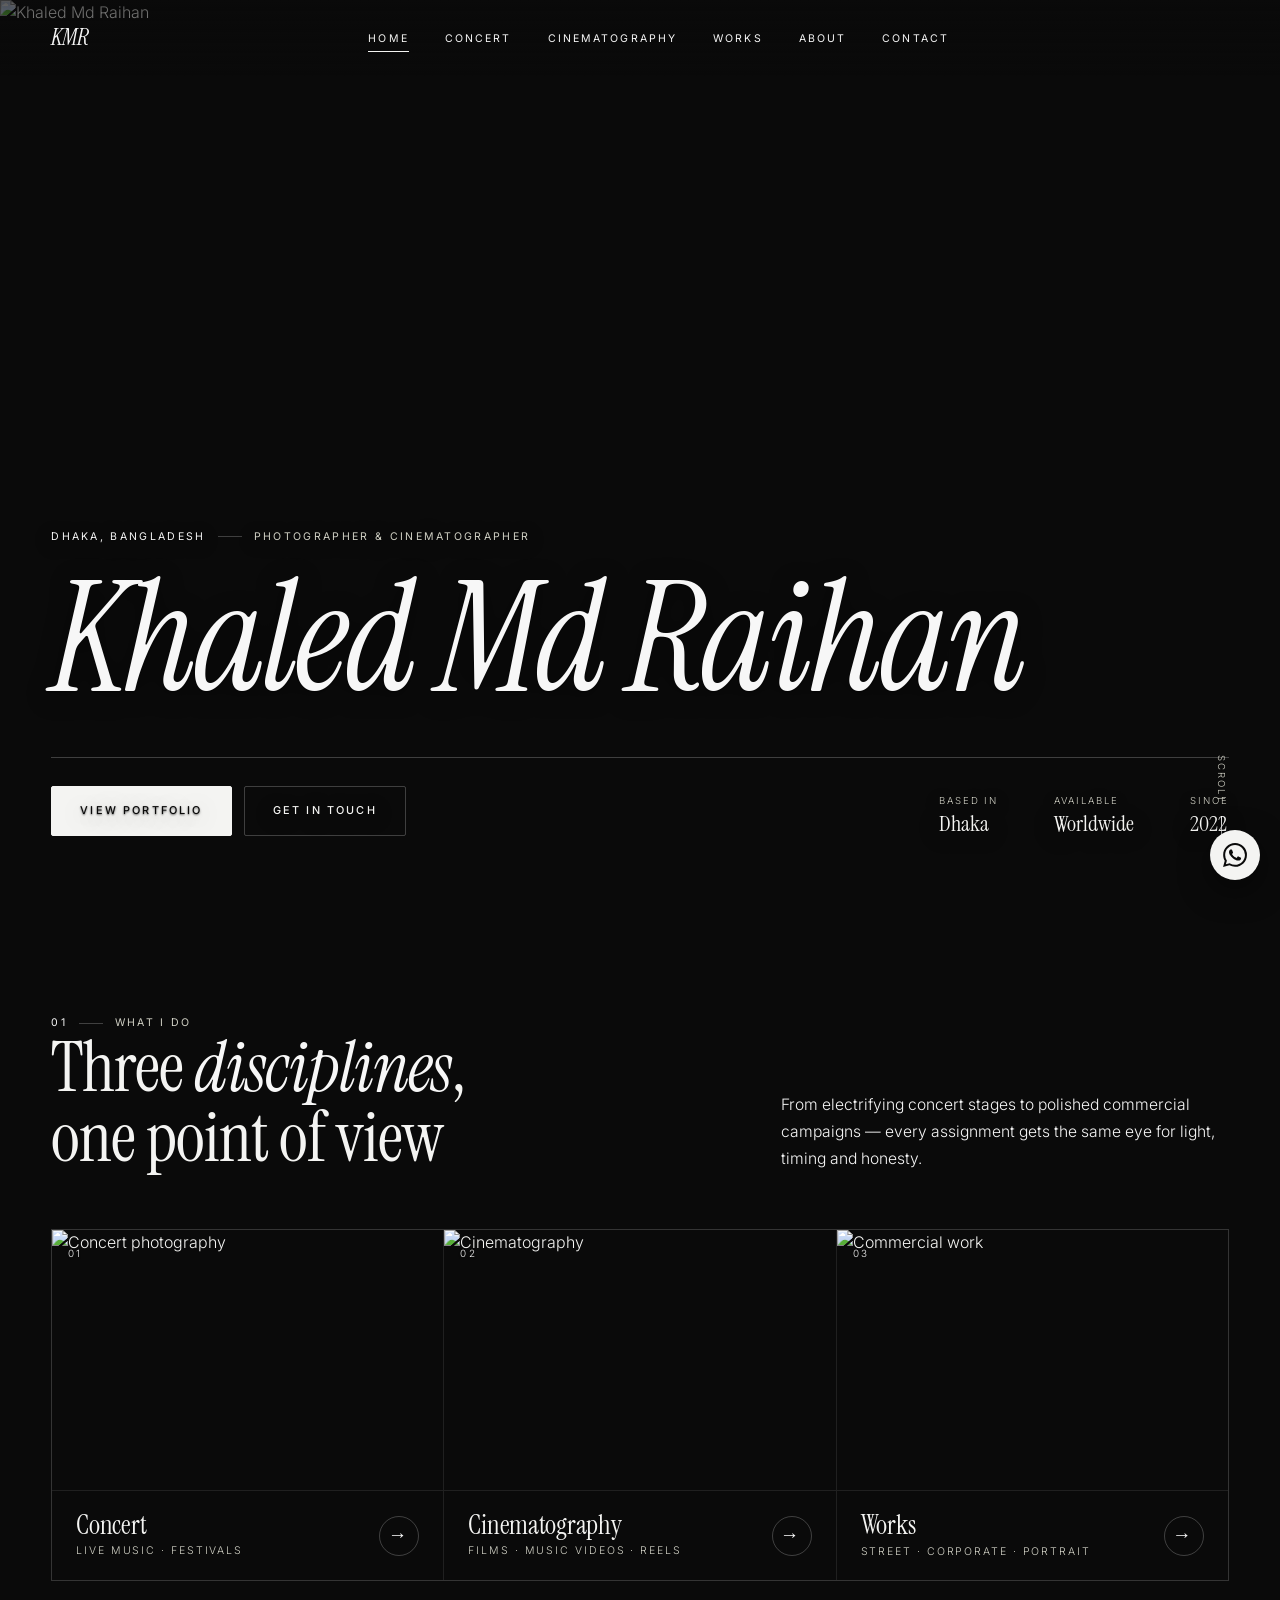
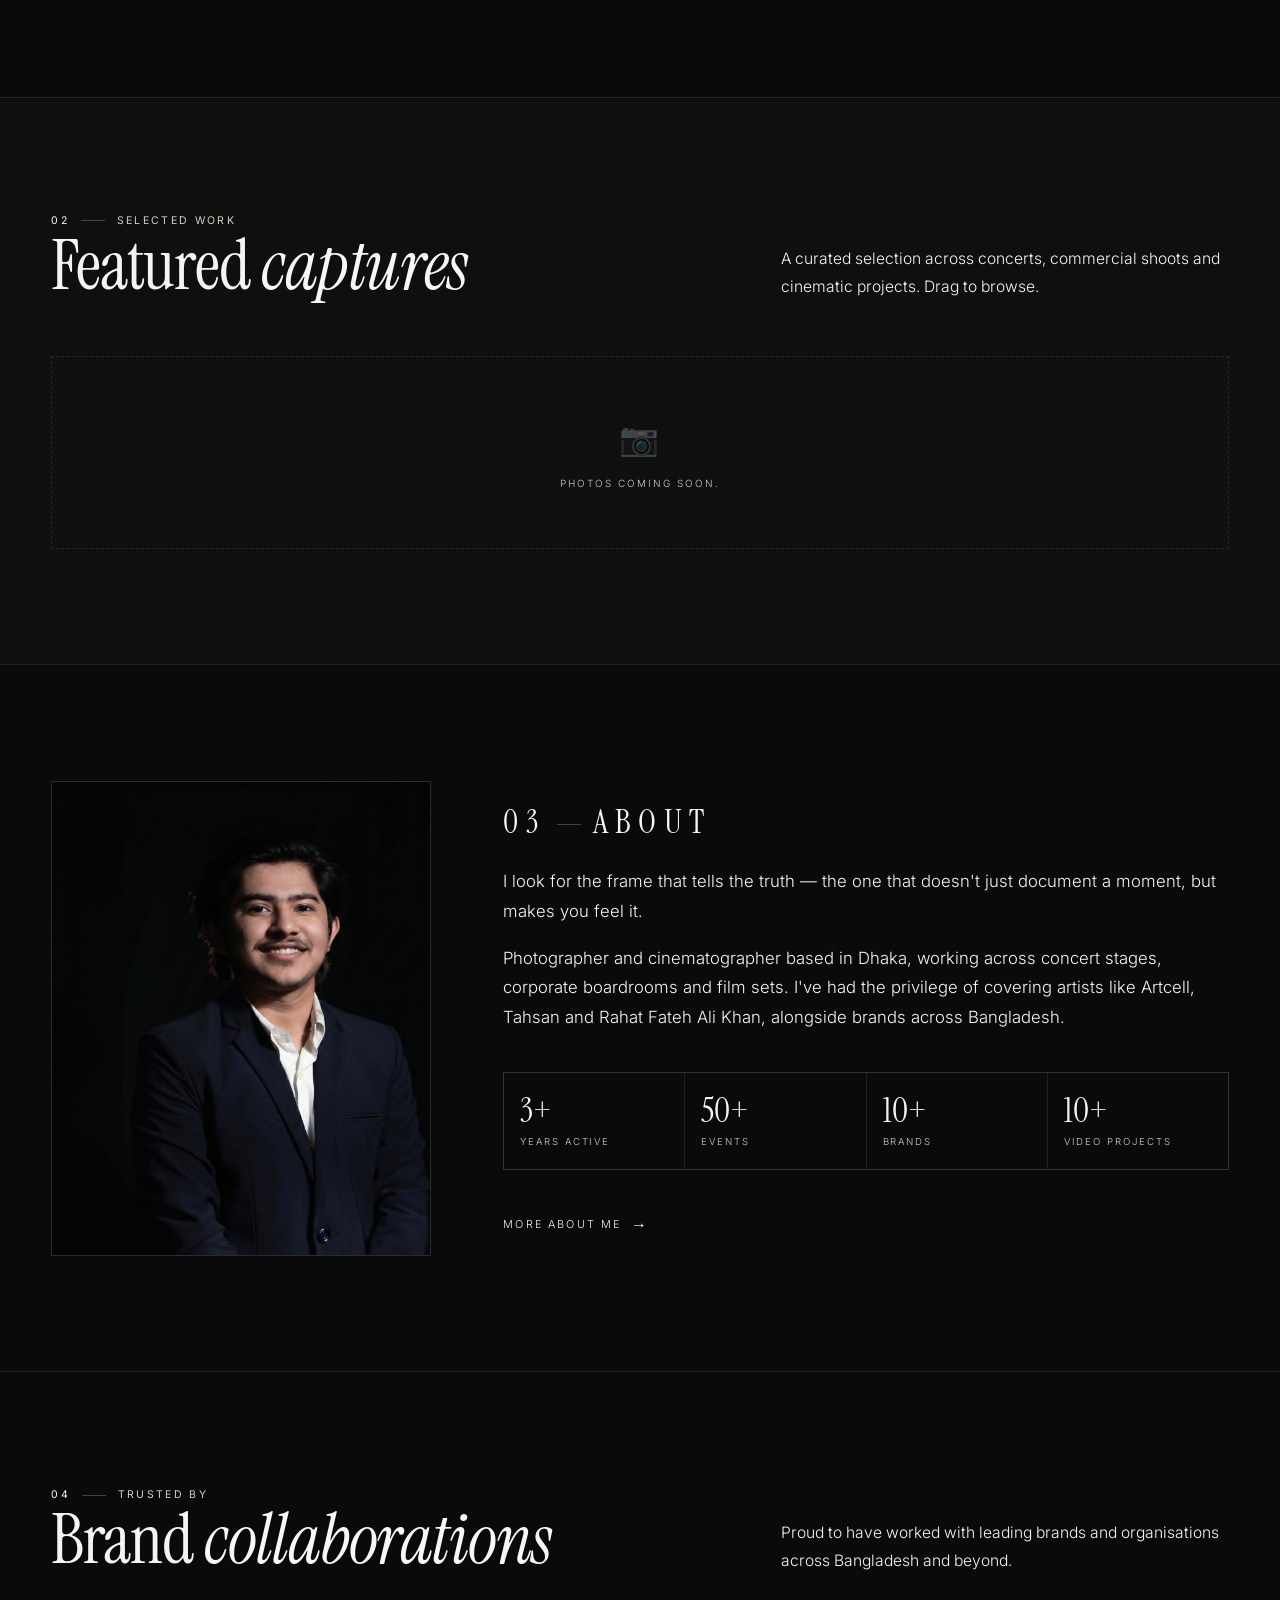
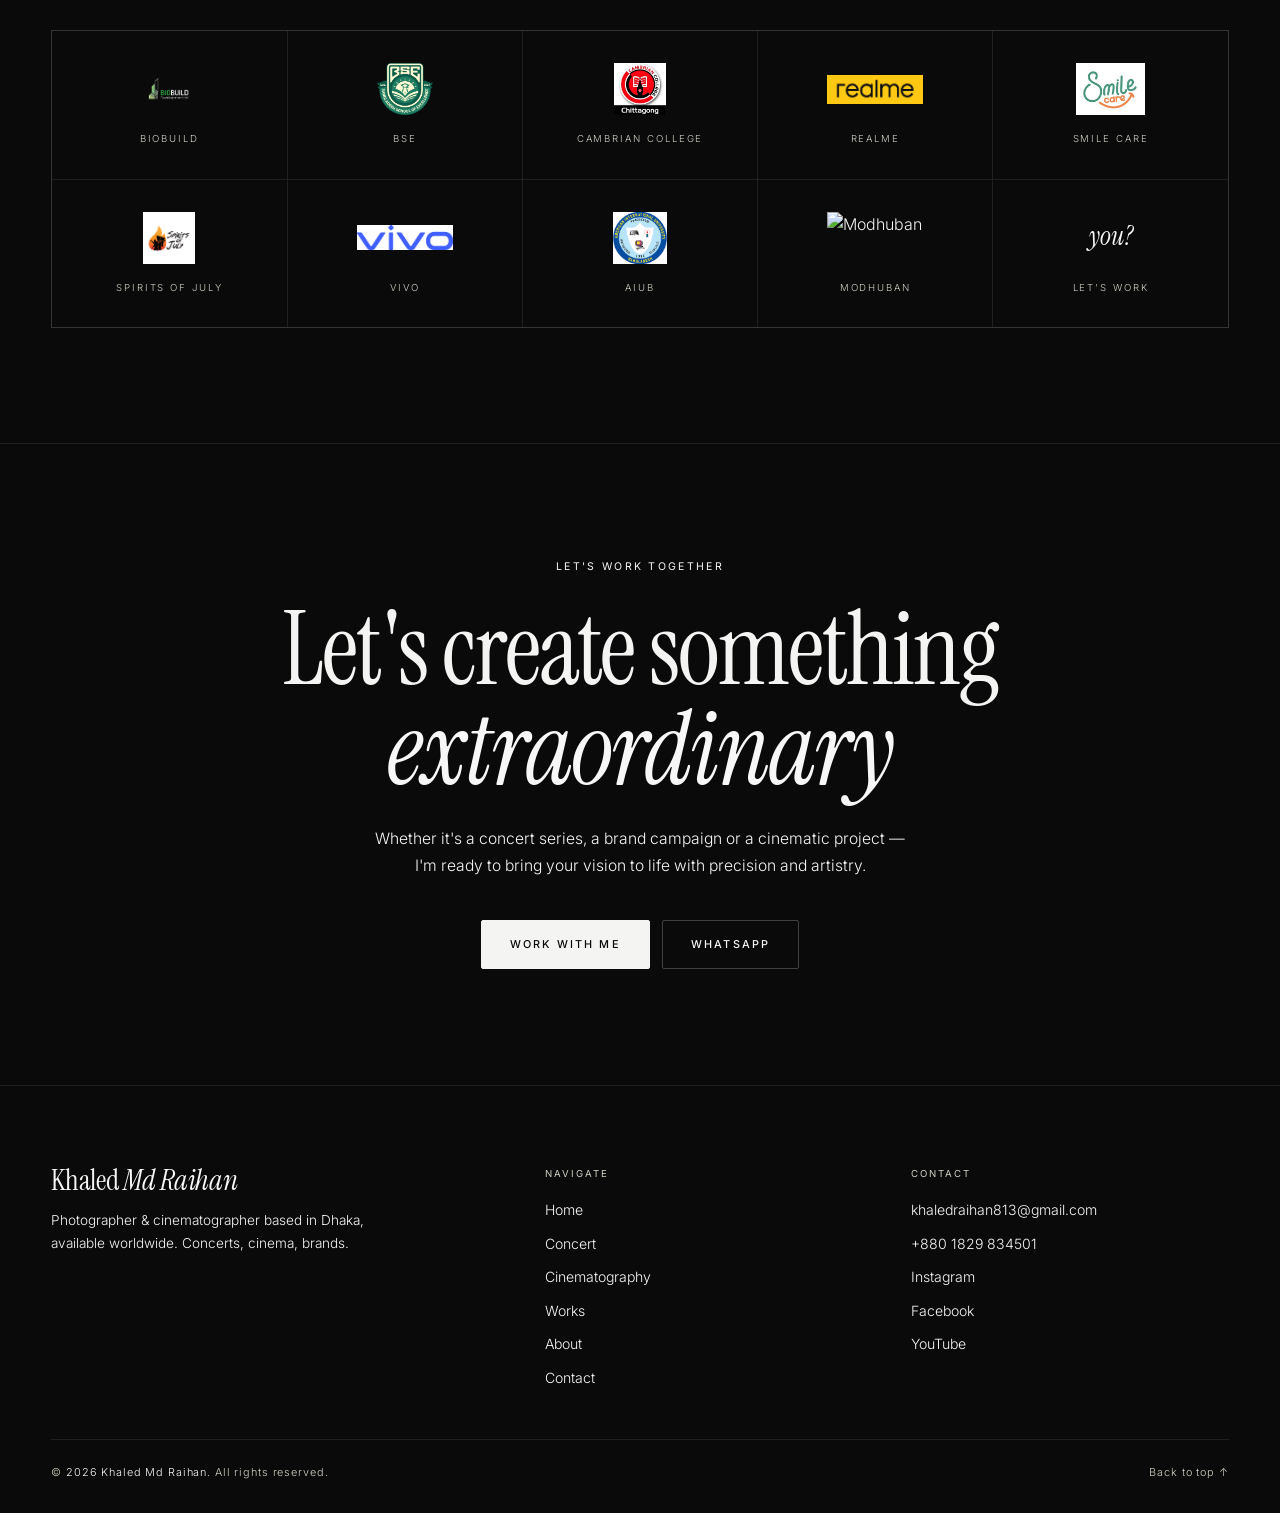
==== commit edf2b6c2: "Add files via upload" ====
--- a/index.html
+++ b/index.html
@@ -1,382 +1,260 @@
-
-<!DOCTYPE html>
-<html lang="en">
-<head>
-<meta charset="UTF-8">
-<meta name="viewport" content="width=device-width,initial-scale=1">
-<title>Khaled Md Raihan — Photographer & Cinematographer</title>
-<meta name="description" content="Professional photographer and cinematographer specializing in concert photography, cinematography, and commercial work in Bangladesh.">
-<link rel="stylesheet" href="style.css">
-</head>
-<body>
-
-
-  
-<!-- NAV -->
-<nav class="navbar" id="navbar">
-  <a href="index.html" class="nav-brand">
-    <span class="nav-brand-name">KHALED MD RAIHAN</span>
-   
-  </a>
-  <ul class="nav-links">
-    <li><a href="index.html" class="active">Home</a></li>
-    <li><a href="concerts.html">Concert</a></li>
-    <li><a href="cinematography.html">Cinematography</a></li>
-    <li><a href="works.html">Works</a></li>
-    <li><a href="about.html">About</a></li>
-    <li><a href="contact.html">Contact</a></li>
-  </ul>
-  <button class="nav-toggle" id="nav-toggle" aria-label="Menu">
-    <span></span><span></span><span></span>
-  </button>
-</nav>
-
-<!-- MOBILE OVERLAY -->
-<nav class="nav-overlay" id="nav-overlay">
-  <a href="index.html">Home</a>
-  <a href="concerts.html">Concert</a>
-  <a href="cinematography.html">Cinematography</a>
-  <a href="works.html">Works</a>
-  <a href="about.html">About</a>
-  <a href="contact.html">Contact</a>
-</nav>
-
-<!-- HERO -->
-<section class="hero">
-  <div class="hero-bg"></div>
-  <div class="hero-lines"></div>
-
-  <!-- Floating geometric accents -->
-  <svg style="position:absolute;top:15%;right:8%;opacity:.15;pointer-events:none" width="200" height="200" viewBox="0 0 200 200">
-    <circle cx="100" cy="100" r="90" fill="none" stroke="#22d3ee" stroke-width="1" stroke-dasharray="6 4"/>
-    <circle cx="100" cy="100" r="60" fill="none" stroke="#7c3aed" stroke-width="0.5"/>
-  </svg>
-  <svg style="position:absolute;bottom:20%;left:5%;opacity:.1;pointer-events:none" width="140" height="140" viewBox="0 0 140 140" class="float-el">
-    <polygon points="70,5 135,135 5,135" fill="none" stroke="#f97316" stroke-width="1"/>
-  </svg>
-
-  <div class="hero-content">
-    <p class="hero-eyebrow">📍 Bangladesh · Available Worldwide</p>
-    <h1 class="hero-name">KHALED<br>MD RAIHAN</h1>
-    <p class="hero-title"> Visual Storyteller</p>
-    <p class="hero-desc">Capturing raw emotion, cinematic moments, and brand stories through the lens — from concert stages to corporate boardrooms.</p>
-    <div class="hero-ctas">
-      <a href="works.html" class="btn btn-primary">View Portfolio</a>
-      <a href="contact.html" class="btn btn-outline">Contact Me</a>
-    </div>
-  </div>
-
-  <div class="hero-scroll">
-    <span>Scroll</span>
-    <div class="scroll-line"></div>
-  </div>
-</section>
-
-<!-- FEATURED CATEGORIES -->
-<section>
-  <div class="container">
-    <div class="section-header reveal">
-      <p class="section-label">What I Do</p>
-      <h2 class="section-title">Areas of <span>Expertise</span></h2>
-      <p class="section-subtitle">From electrifying concert stages to polished commercial campaigns — I bring every vision to life.</p>
-    </div>
-    <div class="category-grid">
-
-      <!-- Concert -->
-      <a href="concerts.html" class="category-card reveal">
-        <div class="card-bg-art">
-        
-   <img src="https://res.cloudinary.com/dxskk2i6r/image/upload/v1779054050/Gemini_Generated_Image_7dvcpb7dvcpb7dvc_bxtfsw.png" alt="Concert Photography" style="width:100%; height:100%; object-fit:cover;">
-</div>
-        </div>
-        <div class="category-card-overlay">
-          <div class="category-card-icon">🎤</div>
-          <p class="cat-label">Live Events</p>
-          <h3 class="cat-title">Concert<br>Photography</h3>
-          <p class="cat-desc">Electrifying moments on stage — from intimate gigs to massive festivals. Every shot tells the story of live music.</p>
-          <div class="cat-arrow">→</div>
-        </div>
-      </a>
-
-      <!-- Cinematography -->
-      <a href="cinematography.html" class="category-card reveal reveal-delay-1">
-        <div class="card-bg-art">
-         <img src="https://res.cloudinary.com/dxskk2i6r/image/upload/q_auto/f_auto/v1779055154/Gemini_Generated_Image_yra3xhyra3xhyra3_s7xdhc.png" alt="Concert Photography" style="width:100%; height:100%; object-fit:cover;">
-</div> 
-        <div class="category-card-overlay">
-          <div class="category-card-icon">🎬</div>
-          <p class="cat-label">Moving Images</p>
-          <h3 class="cat-title">Cinemato-<br>graphy</h3>
-          <p class="cat-desc">Short films, music videos, and commercial reels. Visual storytelling that moves audiences.</p>
-          <div class="cat-arrow">→</div>
-        </div>
-      </a>
-
-      <!-- Commercial -->
-      <a href="works.html" class="category-card reveal reveal-delay-2">
-        <div class="card-bg-art">
-        <img src="https://res.cloudinary.com/dxskk2i6r/image/upload/q_auto/f_auto/v1779055936/Gemini_Generated_Image_2z4ely2z4ely2z4e_yy5kgn.png"> </div>   
-        <div class="category-card-overlay">
-          <div class="category-card-icon">💼</div>
-          <p class="cat-label">Brand & Corporate</p>
-          <h3 class="cat-title">Commercial<br>Work</h3>
-          <p class="cat-desc">Product campaigns, corporate events, and brand storytelling for businesses that demand excellence.</p>
-          <div class="cat-arrow">→</div>
-        </div>
-      </a>
-
-    </div>
-  </div>
-</section>
-
-<!-- FEATURED WORK -->
-<section style="background:var(--bg-card);border-top:1px solid var(--border);border-bottom:1px solid var(--border)">
-  <div class="container">
-    <div class="section-header reveal">
-      <p class="section-label">Selected Work</p>
-      <h2 class="section-title">Featured <span>Captures</span></h2>
-      <p class="section-subtitle">A curated selection across concerts, commercial shoots, and cinematic projects.</p>
-    </div>
-    <!-- Gallery scroll with SVG placeholder art -->
-    <div class="gallery-scroll reveal">
-
-      <div class="gallery-item" data-lightbox data-caption="Artcell Live — Dhaka">
-        <svg class="gallery-item-bg" viewBox="0 0 260 350" xmlns="http://www.w3.org/2000/svg" preserveAspectRatio="xMidYMid slice" width="260" height="350">
-          <rect width="260" height="350" fill="#0a0018"/>
-          <defs><radialGradient id="g1" cx="50%" cy="80%" r="80%"><stop offset="0%" stop-color="#7c3aed" stop-opacity="0.7"/><stop offset="100%" stop-color="#05050b"/></radialGradient></defs>
-          <rect width="260" height="350" fill="url(#g1)"/>
-          <line x1="130" y1="0" x2="60" y2="260" stroke="#f97316" stroke-width="30" opacity="0.08"/>
-          <line x1="130" y1="0" x2="200" y2="260" stroke="#7c3aed" stroke-width="30" opacity="0.08"/>
-          <ellipse cx="130" cy="200" rx="20" ry="60" fill="#fff" opacity="0.15"/>
-          <rect x="0" y="280" width="260" height="70" fill="#05050b" opacity="0.8"/>
-          <g fill="#05050b" opacity="0.9"><ellipse cx="20" cy="284" rx="10" ry="14"/><ellipse cx="50" cy="280" rx="9" ry="16"/><ellipse cx="80" cy="285" rx="11" ry="13"/><ellipse cx="110" cy="281" rx="8" ry="17"/><ellipse cx="140" cy="278" rx="12" ry="18"/><ellipse cx="170" cy="284" rx="9" ry="14"/><ellipse cx="200" cy="280" rx="11" ry="16"/><ellipse cx="230" cy="283" rx="8" ry="13"/><ellipse cx="255" cy="279" rx="9" ry="15"/></g>
-          <circle cx="40" cy="40" r="1.5" fill="#fff" opacity="0.7"/><circle cx="200" cy="80" r="1" fill="#fff" opacity="0.5"/><circle cx="100" cy="30" r="2" fill="#fff" opacity="0.4"/>
-        </svg>
-        <div class="gallery-item-info"><p class="gallery-item-title">Artcell Live — Dhaka</p></div>
-      </div>
-
-      <div class="gallery-item" data-lightbox data-caption="Brand Campaign — Nishat">
-        <svg class="gallery-item-bg" viewBox="0 0 260 350" xmlns="http://www.w3.org/2000/svg" preserveAspectRatio="xMidYMid slice" width="260" height="350">
-          <rect width="260" height="350" fill="#08150a"/>
-          <defs><radialGradient id="g2" cx="50%" cy="40%" r="60%"><stop offset="0%" stop-color="#22d3ee" stop-opacity="0.2"/><stop offset="100%" stop-color="transparent"/></radialGradient></defs>
-          <rect width="260" height="350" fill="url(#g2)"/>
-          <rect x="40" y="60" width="180" height="230" rx="8" fill="#0d1a10" stroke="#22d3ee" stroke-width="0.5" opacity="0.6"/>
-          <rect x="60" y="80" width="140" height="90" rx="4" fill="#0a1a0c" opacity="0.8"/>
-          <circle cx="130" cy="125" r="30" fill="#22d3ee" opacity="0.15"/>
-          <circle cx="130" cy="125" r="15" fill="#22d3ee" opacity="0.25"/>
-          <rect x="70" y="190" width="120" height="8" rx="4" fill="#fff" opacity="0.2"/>
-          <rect x="90" y="208" width="80" height="6" rx="3" fill="#fff" opacity="0.12"/>
-          <rect x="100" y="230" width="60" height="25" rx="4" fill="#22d3ee" opacity="0.3"/>
-        </svg>
-        <div class="gallery-item-info"><p class="gallery-item-title">Brand Campaign — Nishat</p></div>
-      </div>
-
-      <div class="gallery-item" data-lightbox data-caption="Tahsan Concert — Chittagong">
-        <svg class="gallery-item-bg" viewBox="0 0 260 350" xmlns="http://www.w3.org/2000/svg" preserveAspectRatio="xMidYMid slice" width="260" height="350">
-          <rect width="260" height="350" fill="#050b18"/>
-          <defs><radialGradient id="g3" cx="50%" cy="60%" r="70%"><stop offset="0%" stop-color="#22d3ee" stop-opacity="0.5"/><stop offset="100%" stop-color="#05050b"/></radialGradient></defs>
-          <rect width="260" height="350" fill="url(#g3)"/>
-          <circle cx="130" cy="160" r="80" fill="none" stroke="#22d3ee" stroke-width="1" opacity="0.3"/>
-          <circle cx="130" cy="160" r="55" fill="none" stroke="#22d3ee" stroke-width="0.5" opacity="0.4"/>
-          <ellipse cx="130" cy="140" rx="18" ry="45" fill="#fff" opacity="0.2"/>
-          <line x1="130" y1="60" x2="60" y2="240" stroke="#f97316" stroke-width="25" opacity="0.06"/>
-          <line x1="130" y1="60" x2="200" y2="240" stroke="#f97316" stroke-width="25" opacity="0.06"/>
-          <rect x="0" y="290" width="260" height="60" fill="#05050b" opacity="0.9"/>
-          <g fill="#05050b" opacity="0.9"><ellipse cx="25" cy="293" rx="10" ry="14"/><ellipse cx="60" cy="290" rx="9" ry="17"/><ellipse cx="95" cy="294" rx="11" ry="13"/><ellipse cx="130" cy="288" rx="12" ry="18"/><ellipse cx="165" cy="292" rx="9" ry="15"/><ellipse cx="200" cy="290" rx="10" ry="16"/><ellipse cx="235" cy="293" rx="8" ry="14"/></g>
-        </svg>
-        <div class="gallery-item-info"><p class="gallery-item-title">Tahsan Concert — Chittagong</p></div>
-      </div>
-
-      <div class="gallery-item" data-lightbox data-caption="Product Shoot — Premium Brand">
-        <svg class="gallery-item-bg" viewBox="0 0 260 350" xmlns="http://www.w3.org/2000/svg" preserveAspectRatio="xMidYMid slice" width="260" height="350">
-          <rect width="260" height="350" fill="#0d0d1a"/>
-          <defs><radialGradient id="g4" cx="50%" cy="50%" r="50%"><stop offset="0%" stop-color="#f97316" stop-opacity="0.2"/><stop offset="100%" stop-color="transparent"/></radialGradient></defs>
-          <rect width="260" height="350" fill="url(#g4)"/>
-          <!-- Product bottle silhouette -->
-          <rect x="105" y="80" width="50" height="180" rx="10" fill="#13131f" stroke="#f97316" stroke-width="1" opacity="0.7"/>
-          <rect x="115" y="60" width="30" height="25" rx="4" fill="#13131f" stroke="#f97316" stroke-width="1" opacity="0.7"/>
-          <rect x="110" y="130" width="40" height="70" rx="3" fill="#f97316" opacity="0.15"/>
-          <rect x="118" y="140" width="24" height="8" rx="2" fill="#fff" opacity="0.3"/>
-          <rect x="122" y="155" width="16" height="5" rx="2" fill="#fff" opacity="0.2"/>
-          <!-- Reflection -->
-          <rect x="105" y="265" width="50" height="60" rx="10" fill="#13131f" opacity="0.3" transform="scale(1,-1) translate(0,-590)"/>
-          <rect x="0" y="260" width="260" height="90" fill="url(#g4)" opacity="0.5"/>
-        </svg>
-        <div class="gallery-item-info"><p class="gallery-item-title">Product Shoot — Premium Brand</p></div>
-      </div>
-
-      <div class="gallery-item" data-lightbox data-caption="Rahat Fateh Ali Khan — Live">
-        <svg class="gallery-item-bg" viewBox="0 0 260 350" xmlns="http://www.w3.org/2000/svg" preserveAspectRatio="xMidYMid slice" width="260" height="350">
-          <rect width="260" height="350" fill="#180520"/>
-          <defs><radialGradient id="g5" cx="50%" cy="70%" r="80%"><stop offset="0%" stop-color="#a855f7" stop-opacity="0.8"/><stop offset="100%" stop-color="#05050b"/></radialGradient></defs>
-          <rect width="260" height="350" fill="url(#g5)"/>
-          <line x1="130" y1="0" x2="50" y2="300" stroke="#f97316" stroke-width="50" opacity="0.07"/>
-          <line x1="130" y1="0" x2="210" y2="300" stroke="#7c3aed" stroke-width="50" opacity="0.07"/>
-          <line x1="130" y1="0" x2="130" y2="350" stroke="#fff" stroke-width="20" opacity="0.04"/>
-          <ellipse cx="130" cy="190" rx="22" ry="70" fill="#fff" opacity="0.18"/>
-          <rect x="0" y="300" width="260" height="50" fill="#05050b" opacity="0.9"/>
-          <g fill="#05050b" opacity="0.85"><ellipse cx="30" cy="303" rx="11" ry="15"/><ellipse cx="65" cy="300" rx="10" ry="18"/><ellipse cx="100" cy="305" rx="12" ry="13"/><ellipse cx="130" cy="298" rx="13" ry="20"/><ellipse cx="160" cy="303" rx="10" ry="15"/><ellipse cx="195" cy="300" rx="11" ry="17"/><ellipse cx="230" cy="304" rx="9" ry="13"/></g>
-          <circle cx="80" cy="60" r="2" fill="#fff" opacity="0.6"/><circle cx="200" cy="40" r="1.5" fill="#fff" opacity="0.5"/><circle cx="50" cy="150" r="1" fill="#fff" opacity="0.4"/>
-        </svg>
-        <div class="gallery-item-info"><p class="gallery-item-title">Rahat Fateh Ali Khan — Live</p></div>
-      </div>
-
-      <div class="gallery-item" data-lightbox data-caption="Corporate Event — Summit">
-        <svg class="gallery-item-bg" viewBox="0 0 260 350" xmlns="http://www.w3.org/2000/svg" preserveAspectRatio="xMidYMid slice" width="260" height="350">
-          <rect width="260" height="350" fill="#05050b"/>
-          <rect x="0" y="0" width="260" height="350" fill="none" stroke="#22d3ee" stroke-width="0.5" opacity="0.1"/>
-          <g stroke="#22d3ee" stroke-width="0.5" opacity="0.06">
-            <line x1="0" y1="70" x2="260" y2="70"/><line x1="0" y1="140" x2="260" y2="140"/>
-            <line x1="0" y1="210" x2="260" y2="210"/><line x1="0" y1="280" x2="260" y2="280"/>
-            <line x1="65" y1="0" x2="65" y2="350"/><line x1="130" y1="0" x2="130" y2="350"/><line x1="195" y1="0" x2="195" y2="350"/>
-          </g>
-          <rect x="30" y="100" width="200" height="150" rx="4" fill="#0d0d1a" stroke="#22d3ee" stroke-width="0.5" opacity="0.5"/>
-          <rect x="50" y="120" width="160" height="20" rx="3" fill="#22d3ee" opacity="0.2"/>
-          <g fill="none" stroke="#fff" opacity="0.1" stroke-width="1">
-            <circle cx="65" cy="185" r="15"/><circle cx="110" cy="185" r="15"/>
-            <circle cx="155" cy="185" r="15"/><circle cx="200" cy="185" r="15"/>
-          </g>
-          <rect x="50" y="215" width="160" height="6" rx="3" fill="#fff" opacity="0.08"/>
-          <rect x="80" y="228" width="100" height="6" rx="3" fill="#fff" opacity="0.06"/>
-        </svg>
-        <div class="gallery-item-info"><p class="gallery-item-title">Corporate Event — Summit</p></div>
-      </div>
-
-    </div>
-  </div>
-</section>
-
-
-<!-- BRAND COLLABORATIONS -->
-<section>
-  <div class="container">
-    <div class="section-header reveal text-center">
-      <p class="section-label">Trusted By</p>
-      <h2 class="section-title">Brand <span>Collaborations</span></h2>
-      <p class="section-subtitle" style="margin:0 auto">Proud to have worked with leading brands and organizations across Bangladesh and beyond.</p>
-    </div>
-    <div class="brands-grid reveal">
-      <div class="brand-item">
-        <div class="brand-logo" style="background:linear-gradient(135deg,#e8342d22,#e8342d11)">
-          <img src="images/logos/Biobuild.png" alt="Grameenphone" class="brand-logo-img">
-        </div>
-        <span class="brand-name">BIOBUILD</span>
-      </div>
-      <div class="brand-item">
-        <div class="brand-logo" style="background:linear-gradient(135deg,#00684622,#00684611)">
-          <img src="images/logos/BSE Logo.png" alt="Pran Foods" class="brand-logo-img">
-        </div>
-        <span class="brand-name">BSE</span>
-      </div>
-      <div class="brand-item">
-        <div class="brand-logo" style="background:linear-gradient(135deg,#7c3aed22,#7c3aed11)">
-          <img src="images/logos/Camb.jpg" alt="Robi" class="brand-logo-img">
-        </div>
-        <span class="brand-name">Cambrian College</span>
-      </div>
-      <div class="brand-item">
-        <div class="brand-logo" style="background:linear-gradient(135deg,#22d3ee22,#22d3ee11)">
-          <img src="images/logos/Realme.png" alt="BRAC Bank" class="brand-logo-img">
-        </div>
-        <span class="brand-name">realme</span>
-      </div>
-      <div class="brand-item">
-        <div class="brand-logo" style="background:linear-gradient(135deg,#f9731622,#f9731611)">
-          <img src="images/logos/smile.jpg" alt="CMV Music" class="brand-logo-img">
-        </div>
-        <span class="brand-name">Smile Care</span>
-      </div>
-      <div class="brand-item">
-        <div class="brand-logo" style="background:linear-gradient(135deg,#ec489922,#ec489911)">
-          <img src="images/logos/Sprits.png" alt="Nishat" class="brand-logo-img">
-        </div>
-        <span class="brand-name">Spirits Of July</span>
-      </div>
-      <div class="brand-item">
-        <div class="brand-logo" style="background:linear-gradient(135deg,#10b98122,#10b98111)">
-          <img src="images/logos/Vivo.png" alt="ACI Limited" class="brand-logo-img">
-        </div>
-        <span class="brand-name">VIVO</span>
-      </div>
-      <div class="brand-item">
-        <div class="brand-logo" style="background:linear-gradient(135deg,#6366f122,#6366f111)">
-          <img src="images/logos/aiub.png" alt="Channel i" class="brand-logo-img">
-        </div>
-        <span class="brand-name">AIUB</span>
-      </div>
-      <div class="brand-item">
-        <div class="brand-logo" style="background:linear-gradient(135deg,#f59e0b22,#f59e0b11)">
-          <img src="images/logos/logo.png" alt="DESCO" class="brand-logo-img">
-        </div>
-        <span class="brand-name">Modhuban</span>
-      </div>
-      
-    </div>
-  </div>
-</section>
-
-<!-- CTA -->
-<section class="cta-section" style="background:var(--bg-card);border-top:1px solid var(--border)">
-  <div class="container">
-    <p class="section-label reveal" style="justify-content:center;display:flex">Let's Work Together</p>
-    <h2 class="section-title reveal" style="margin-bottom:0">Let's Create Something<br><span>Extraordinary</span></h2>
-    <div class="cta-line reveal"></div>
-    <p class="section-subtitle reveal" style="margin:0 auto 40px">Whether it's a concert series, brand campaign, or cinematic project — I'm ready to bring your vision to life with precision and artistry.</p>
-    <a href="contact.html" class="btn btn-orange reveal">Work With Me →</a>
-  </div>
-</section>
-
-<!-- FOOTER -->
-<footer>
-  <div class="footer-name">KMR</div>
-  <p class="footer-tagline">Photographer · Cinematographer · Visual Storyteller</p>
-  <nav class="footer-links">
-    <a href="index.html">Home</a>
-    <a href="concerts.html">Concert</a>
-    <a href="cinematography.html">Cinematography</a>
-    <a href="works.html">Works</a>
-    <a href="about.html">About</a>
-    <a href="contact.html">Contact</a>
-  </nav>
-  <p class="footer-copy">© 2026 Khaled Md Raihan. All rights reserved.</p>
-</footer>
-
-<!-- LIGHTBOX -->
-<div class="lightbox" id="lightbox">
-  <button class="lightbox-close" id="lightbox-close">✕</button>
-  <button class="lightbox-nav lightbox-prev" id="lightbox-prev">‹</button>
-  <button class="lightbox-nav lightbox-next" id="lightbox-next">›</button>
-  <div class="lightbox-content">
-    <img id="lightbox-img" src="" alt="Portfolio image">
-  </div>
-  <p class="lightbox-caption" id="lightbox-caption"></p>
-</div>
-
-<script src="script.js"></script>
-<script>
-// Nav toggle wiring
-document.getElementById('nav-toggle').addEventListener('click', function() {
-  this.classList.toggle('open');
-  const ov = document.getElementById('nav-overlay');
-  const isOpen = this.classList.contains('open');
-  ov.style.display = 'flex';
-  requestAnimationFrame(() => ov.classList.toggle('open', isOpen));
-  document.body.style.overflow = isOpen ? 'hidden' : '';
-  if (!isOpen) setTimeout(() => { if (!ov.classList.contains('open')) ov.style.display = 'none'; }, 300);
-  ov.querySelectorAll('a').forEach((a, i) => {
-    a.style.transitionDelay = isOpen ? `${i * 0.07}s` : '0s';
-  });
-});
-document.getElementById('nav-overlay').querySelectorAll('a').forEach(a => {
-  a.addEventListener('click', () => {
-    document.getElementById('nav-toggle').classList.remove('open');
-    const ov = document.getElementById('nav-overlay');
-    ov.classList.remove('open');
-    document.body.style.overflow = '';
-    setTimeout(() => { ov.style.display = 'none'; }, 300);
-  });
-});
-</script>
-</body>
-</html>
-"+<!DOCTYPE html>
+<html lang="en">
+<head>
+  <meta charset="UTF-8">
+  <meta name="viewport" content="width=device-width, initial-scale=1">
+  <title> Khaled Md Raihan — Photographer &amp; Cinematographer</title>
+  <meta name="description" content="Khaled Md Raihan — photographer and cinematographer based in Dhaka, Bangladesh. Concert photography, cinematography and commercial work.">
+  <meta name="theme-color" content="#0a0a0a">
+  <link rel="icon" href="favicon.svg" type="image/svg+xml">
+  <link rel="icon" href="favicon.ico" sizes="any">
+  <link rel="apple-touch-icon" href="apple-touch-icon.png">
+  <link rel="preconnect" href="https://fonts.googleapis.com">
+  <link rel="preconnect" href="https://fonts.gstatic.com" crossorigin>
+  <link rel="stylesheet" href="style.css">
+</head>
+<body id="top">
+
+  <!-- NAV -->
+  <nav class="navbar" id="navbar">
+    <a href="index.html" class="nav-brand"> <em>KMR</em></a>
+    <ul class="nav-links">
+      <li><a href="index.html" class="active">Home</a></li>
+      <li><a href="concerts.html">Concert</a></li>
+      <li><a href="cinematography.html">Cinematography</a></li>
+      <li><a href="works.html">Works</a></li>
+      <li><a href="about.html">About</a></li>
+      <li><a href="contact.html">Contact</a></li>
+    </ul>
+    <div class="nav-right">
+      <button class="hamburger" id="hamburger" aria-label="Menu" aria-expanded="false"><span></span><span></span></button>
+    </div>
+  </nav>
+  <nav class="mobile-menu" id="mobileMenu">
+    <div class="mobile-menu-links">
+      <a href="index.html" class="active"><small>01</small>Home</a>
+      <a href="concerts.html"><small>02</small>Concert</a>
+      <a href="cinematography.html"><small>03</small>Cinematography</a>
+      <a href="works.html"><small>04</small>Works</a>
+      <a href="about.html"><small>05</small>About</a>
+      <a href="contact.html"><small>06</small>Contact</a>
+    </div>
+    <div class="mobile-menu-foot">
+      <a href="mailto:khaledraihan813@gmail.com">khaledraihan813@gmail.com</a>
+      <a href="tel:+8801829834501">+880 1829 834501</a>
+    </div>
+  </nav>
+
+  <!-- HERO -->
+  <header class="hero">
+    <div class="hero-media">
+      <img src="https://res.cloudinary.com/dxskk2i6r/image/upload/v1789081477/WhatsApp_Image_2026-09-11_at_5.04.19_AM_avx5rj.jpg" alt="Khaled Md Raihan" fetchpriority="high">
+    </div>
+    <div class="hero-inner">
+      <p class="eyebrow"><span>Dhaka, Bangladesh</span>Photographer &amp; Cinematographer</p>
+      <h1 class="hero-name"> <em>Khaled Md Raihan</em></h1>
+      <div class="hero-bottom">
+        <div>
+          <div class="hero-ctas">
+            <a href="works.html" class="btn btn-solid">View portfolio</a>
+            <a href="contact.html" class="btn">Get in touch</a>
+          </div>
+        </div>
+        <div class="hero-meta">
+          <div class="meta"><small>Based in</small><span>Dhaka</span></div>
+          <div class="meta"><small>Available</small><span>Worldwide</span></div>
+          <div class="meta"><small>Since</small><span>2022</span></div>
+        </div>
+      </div>
+    </div>
+    <div class="hero-scroll">Scroll</div>
+  </header>
+
+  <!-- DISCIPLINES -->
+  <section class="section">
+    <div class="container">
+      <div class="section-head reveal">
+        <div>
+          <p class="eyebrow"><span>01</span>What I do</p>
+          <h2 class="title">Three <em>disciplines</em>,<br>one point of view</h2>
+        </div>
+        <p class="lead">From electrifying concert stages to polished commercial campaigns — every assignment gets the same eye for light, timing and honesty.</p>
+      </div>
+
+      <div class="cards">
+        <a href="concerts.html" class="card reveal">
+          <div class="card-media">
+            <img src="https://res.cloudinary.com/dxskk2i6r/image/upload/f_auto,q_auto,w_900/v1779054050/Gemini_Generated_Image_7dvcpb7dvcpb7dvc_bxtfsw.png" alt="Concert photography" loading="lazy">
+            <span class="card-index">01</span>
+          </div>
+          <div class="card-body">
+            <div>
+              <h3 class="card-title">Concert</h3>
+              <p class="card-sub">Live music · Festivals</p>
+            </div>
+            <span class="card-arrow">→</span>
+          </div>
+        </a>
+        <a href="cinematography.html" class="card reveal reveal-delay-1">
+          <div class="card-media">
+            <img src="https://res.cloudinary.com/dxskk2i6r/image/upload/f_auto,q_auto,w_900/v1789083207/Gemini_Generated_Image_yra3xhyra3xhyra3_s7xdhc_nnw18u.png" alt="Cinematography" loading="lazy">
+            <span class="card-index">02</span>
+          </div>
+          <div class="card-body">
+            <div>
+              <h3 class="card-title">Cinematography</h3>
+              <p class="card-sub">Films · Music videos · Reels</p>
+            </div>
+            <span class="card-arrow">→</span>
+          </div>
+        </a>
+        <a href="works.html" class="card reveal reveal-delay-2">
+          <div class="card-media">
+            <img src="https://res.cloudinary.com/dxskk2i6r/image/upload/f_auto,q_auto,w_900/v1779055936/Gemini_Generated_Image_2z4ely2z4ely2z4e_yy5kgn.png" alt="Commercial work" loading="lazy">
+            <span class="card-index">03</span>
+          </div>
+          <div class="card-body">
+            <div>
+              <h3 class="card-title">Works</h3>
+              <p class="card-sub">Street · Corporate · Portrait </p>
+            </div>
+            <span class="card-arrow">→</span>
+          </div>
+        </a>
+      </div>
+    </div>
+  </section>
+
+  <!-- FEATURED WORK -->
+  <section class="section-line section-alt">
+    <div class="container">
+      <div class="section-head reveal">
+        <div>
+          <p class="eyebrow"><span>02</span>Selected work</p>
+          <h2 class="title">Featured <em>captures</em></h2>
+        </div>
+        <p class="lead">A curated selection across concerts, commercial shoots and cinematic projects. Drag to browse.</p>
+      </div>
+      <div class="reveal"
+           data-upload-gallery="featured"
+           data-gallery-label="Featured"
+           data-gallery-fallback="artcell,tahsan,rahat,pritom,warfaze,shironamhin,concerts-other,works-brand,works-portraits,works-corporate,works-lifestyle,works-product,cine-stills,cine-bts"
+           data-gallery-limit="14"></div>
+    </div>
+  </section>
+
+  <!-- ABOUT TEASER -->
+  <section class="section" style="border-top:1px solid var(--line);">
+    <div class="container">
+      <div class="about-grid">
+        <div class="portrait reveal">
+          <img src="images/cutttt.jpeg" alt="Khaled Md Raihan" loading="lazy">
+        </div>
+        <div class="about-text reveal reveal-delay-1">
+          <p class="eyebrow" style="margin-bottom:1.5rem;"><span>03</span>About</p>
+          <p>I look for the frame that tells the truth — the one that doesn't just document a moment, but makes you feel it.</p>
+          <p>Photographer and cinematographer based in Dhaka, working across concert stages, corporate boardrooms and film sets. I've had the privilege of covering artists like Artcell, Tahsan and Rahat Fateh Ali Khan, alongside brands across Bangladesh.</p>
+          <div class="stats" style="margin:2.5rem 0;">
+            <div class="stat"><b>3+</b><span>Years active</span></div>
+            <div class="stat"><b>50+</b><span>Events</span></div>
+            <div class="stat"><b>10+</b><span>Brands</span></div>
+            <div class="stat"><b>10+</b><span>Video projects</span></div>
+          </div>
+          <a href="about.html" class="link">More about me</a>
+        </div>
+      </div>
+    </div>
+  </section>
+
+  <!-- BRANDS -->
+  <section class="section-line">
+    <div class="container">
+      <div class="section-head reveal">
+        <div>
+          <p class="eyebrow"><span>04</span>Trusted by</p>
+          <h2 class="title">Brand <em>collaborations</em></h2>
+        </div>
+        <p class="lead">Proud to have worked with leading brands and organisations across Bangladesh and beyond.</p>
+      </div>
+      <div class="brands-grid reveal">
+        <div class="brand-item"><div class="brand-logo"><img src="images/logos/Biobuild.png" alt="Biobuild" loading="lazy"></div><span class="brand-name">Biobuild</span></div>
+        <div class="brand-item"><div class="brand-logo"><img src="images/logos/BSE Logo.png" alt="BSE" loading="lazy"></div><span class="brand-name">BSE</span></div>
+        <div class="brand-item"><div class="brand-logo"><img src="images/logos/Camb.jpg" alt="Cambrian College" loading="lazy"></div><span class="brand-name">Cambrian College</span></div>
+        <div class="brand-item"><div class="brand-logo"><img src="images/logos/Realme.png" alt="realme" loading="lazy"></div><span class="brand-name">realme</span></div>
+        <div class="brand-item"><div class="brand-logo"><img src="images/logos/smile.jpg" alt="Smile Care" loading="lazy"></div><span class="brand-name">Smile Care</span></div>
+        <div class="brand-item"><div class="brand-logo"><img src="images/logos/Sprits.png" alt="Spirits of July" loading="lazy"></div><span class="brand-name">Spirits of July</span></div>
+        <div class="brand-item"><div class="brand-logo"><img src="images/logos/Vivo.png" alt="vivo" loading="lazy"></div><span class="brand-name">vivo</span></div>
+        <div class="brand-item"><div class="brand-logo"><img src="images/logos/aiub.png" alt="AIUB" loading="lazy"></div><span class="brand-name">AIUB</span></div>
+        <div class="brand-item"><div class="brand-logo"><img src="images/logos/logo.png" alt="Modhuban" loading="lazy"></div><span class="brand-name">Modhuban</span></div>
+        <a class="brand-item" href="contact.html"><div class="brand-logo" style="font-family:var(--serif);font-size:1.6rem;font-style:italic;color:var(--text-2)">you?</div><span class="brand-name">Let's work</span></a>
+      </div>
+    </div>
+  </section>
+
+  <!-- CTA -->
+  <section class="cta-section">
+    <div class="container">
+      <p class="eyebrow reveal"><span>Let's work together</span></p>
+      <h2 class="cta-title reveal">Let's create something<br><em>extraordinary</em></h2>
+      <p class="lead reveal">Whether it's a concert series, a brand campaign or a cinematic project — I'm ready to bring your vision to life with precision and artistry.</p>
+      <div class="cta-actions reveal">
+        <a href="contact.html" class="btn btn-solid">Work with me</a>
+        <a href="https://wa.me/8801829834501" target="_blank" rel="noopener" class="btn">WhatsApp</a>
+      </div>
+    </div>
+  </section>
+
+  <!-- FOOTER -->
+  <footer>
+    <div class="container">
+      <div class="footer-top">
+        <div class="footer-brand">
+          <a href="index.html" class="nav-brand">Khaled <em>Md Raihan</em></a>
+          <p>Photographer &amp; cinematographer based in Dhaka, available worldwide. Concerts, cinema, brands.</p>
+        </div>
+        <div class="footer-col">
+          <h4>Navigate</h4>
+          <ul>
+            <li><a href="index.html">Home</a></li>
+            <li><a href="concerts.html">Concert</a></li>
+            <li><a href="cinematography.html">Cinematography</a></li>
+            <li><a href="works.html">Works</a></li>
+            <li><a href="about.html">About</a></li>
+            <li><a href="contact.html">Contact</a></li>
+          </ul>
+        </div>
+        <div class="footer-col">
+          <h4>Contact</h4>
+          <ul>
+            <li><a href="mailto:khaledraihan813@gmail.com">khaledraihan813@gmail.com</a></li>
+            <li><a href="tel:+8801829834501">+880 1829 834501</a></li>
+            <li><a href="https://www.instagram.com/raihan_llb" target="_blank" rel="noopener">Instagram</a></li>
+            <li><a href="https://www.facebook.com/share/19mPXgLu1z/?mibextid=wwXIfr" target="_blank" rel="noopener">Facebook</a></li>
+            <li><a href="https://www.youtube.com/@khaledmdraihan" target="_blank" rel="noopener">YouTube</a></li>
+          </ul>
+        </div>
+      </div>
+      <div class="footer-bottom">
+        <p>© <span data-year>2026</span> <span>Khaled Md Raihan</span>. All rights reserved.</p>
+        <a href="#top">Back to top ↑</a>
+      </div>
+    </div>
+  </footer>
+
+  <!-- LIGHTBOX -->
+  <div class="lightbox" id="lightbox">
+    <button class="lightbox-close" id="lightbox-close" aria-label="Close">✕</button>
+    <button class="lightbox-nav lightbox-prev" id="lightbox-prev" aria-label="Previous">←</button>
+    <div class="lightbox-content"><img class="lightbox-img" src="" alt=""></div>
+    <button class="lightbox-nav lightbox-next" id="lightbox-next" aria-label="Next">→</button>
+    <div class="lightbox-caption"></div>
+  </div>
+
+  <a href="https://wa.me/8801829834501" class="whatsapp-float" target="_blank" rel="noopener" aria-label="Chat on WhatsApp">
+    <svg viewBox="0 0 24 24"><path d="M17.472 14.382c-.297-.149-1.758-.867-2.03-.967-.273-.099-.471-.148-.67.15-.197.297-.767.966-.94 1.164-.173.199-.347.223-.644.075-.297-.15-1.255-.463-2.39-1.475-.883-.788-1.48-1.761-1.653-2.059-.173-.297-.018-.458.13-.606.134-.133.298-.347.446-.52.149-.174.198-.298.298-.497.099-.198.05-.371-.025-.52-.075-.149-.669-1.612-.916-2.207-.242-.579-.487-.5-.669-.51-.173-.008-.371-.01-.57-.01-.198 0-.52.074-.792.372-.272.297-1.04 1.016-1.04 2.479 0 1.462 1.065 2.875 1.213 3.074.149.198 2.096 3.2 5.077 4.487.709.306 1.262.489 1.694.625.712.227 1.36.195 1.871.118.571-.085 1.758-.719 2.006-1.413.248-.694.248-1.289.173-1.413-.074-.124-.272-.198-.57-.347m-5.421 7.403h-.004a9.87 9.87 0 01-5.031-1.378l-.361-.214-3.741.982.998-3.648-.235-.374a9.86 9.86 0 01-1.51-5.26c.001-5.45 4.436-9.884 9.888-9.884 2.64 0 5.122 1.03 6.988 2.898a9.825 9.825 0 012.893 6.994c-.003 5.45-4.437 9.884-9.885 9.884m8.413-18.297A11.815 11.815 0 0012.05 0C5.495 0 .16 5.335.157 11.892c0 2.096.547 4.142 1.588 5.945L.057 24l6.305-1.654a11.882 11.882 0 005.683 1.448h.005c6.554 0 11.89-5.335 11.893-11.893a11.821 11.821 0 00-3.48-8.413z"/></svg>
+  </a>
+
+  <script src="script.js"></script>
+  <script src="gallery-upload.js"></script>
+</body>
+</html>
--- a/style.css
+++ b/style.css
@@ -1,1377 +1,1088 @@
-/* ============================================
-   KHALED MD RAIHAN – Portfolio CSS
-   Cinematic Dark Theme, Mobile-First
-   ============================================ */
-
-@import url('https://fonts.googleapis.com/css2?family=Bebas+Neue&family=DM+Sans:ital,wght@0,300;0,400;0,500;0,600;1,300&family=Playfair+Display:ital,wght@0,700;1,600&display=swap');
-
-/* ---- CSS Variables ---- */
-:root {
-  --bg: #05050b;
-  --bg2: #0c0c18;
-  --card: #13131f;
-  --card2: #1a1a2e;
-  --purple: #7c3aed;
-  --purple-light: #a855f7;
-  --cyan: #22d3ee;
-  --orange: #f97316;
-  --text: #e5e7eb;
-  --muted: #9ca3af;
-  --border: rgba(124,58,237,0.18);
-  --glow-purple: 0 0 40px rgba(124,58,237,0.35);
-  --glow-cyan: 0 0 40px rgba(34,211,238,0.25);
-  --glow-orange: 0 0 40px rgba(249,115,22,0.3);
-  --transition: 0.4s cubic-bezier(0.23, 1, 0.32, 1);
-  --font-display: 'Bebas Neue', sans-serif;
-  --font-serif: 'Playfair Display', serif;
-  --font-body: 'DM Sans', sans-serif;
-}
-
-/* ---- Reset ---- */
-*, *::before, *::after { margin: 0; padding: 0; box-sizing: border-box; }
-html { scroll-behavior: smooth; font-size: 16px; }
-body {
-  font-family: var(--font-body);
-  background: var(--bg);
-  color: var(--text);
-  overflow-x: hidden;
-  line-height: 1.65;
-  -webkit-font-smoothing: antialiased;
-}
-img { max-width: 100%; display: block; }
-a { text-decoration: none; color: inherit; }
-button { font-family: var(--font-body); cursor: pointer; border: none; background: none; }
-ul { list-style: none; }
-
-/* ---- Scrollbar ---- */
-::-webkit-scrollbar { width: 4px; height: 4px; }
-::-webkit-scrollbar-track { background: var(--bg); }
-::-webkit-scrollbar-thumb { background: var(--purple); border-radius: 2px; }
-
-/* ============================================
-   NOISE OVERLAY
-   ============================================ */
-body::before {
-  content: '';
-  position: fixed;
-  inset: 0;
-  background-image: url("data:image/svg+xml,%3Csvg viewBox='0 0 256 256' xmlns='http://www.w3.org/2000/svg'%3E%3Cfilter id='noise'%3E%3CfeTurbulence type='fractalNoise' baseFrequency='0.9' numOctaves='4' stitchTiles='stitch'/%3E%3C/filter%3E%3Crect width='100%25' height='100%25' filter='url(%23noise)' opacity='0.04'/%3E%3C/svg%3E");
-  pointer-events: none;
-  z-index: 1000;
-  opacity: 0.4;
-}
-
-/* ============================================
-   NAVBAR
-   ============================================ */
-.navbar {
-  position: fixed;
-  top: 0; left: 0; right: 0;
-  z-index: 999;
-  padding: 0 1.25rem;
-  height: 64px;
-  display: flex;
-  align-items: center;
-  justify-content: space-between;
-  background: rgba(5,5,11,0.85);
-  backdrop-filter: blur(18px) saturate(1.5);
-  border-bottom: 1px solid var(--border);
-  transition: var(--transition);
-}
-.navbar.scrolled {
-  height: 56px;
-  background: rgba(5,5,11,0.97);
-}
-.nav-brand {
-  font-family: var(--font-display);
-  font-size: 1.4rem;
-  letter-spacing: 0.08em;
-  background: linear-gradient(135deg, var(--purple-light), var(--cyan));
-  -webkit-background-clip: text;
-  -webkit-text-fill-color: transparent;
-  background-clip: text;
-}
-.nav-links {
-  display: none;
-  gap: 2rem;
-}
-.nav-links a {
-  font-size: 0.8rem;
-  font-weight: 500;
-  letter-spacing: 0.12em;
-  text-transform: uppercase;
-  color: var(--muted);
-  transition: color 0.25s;
-  position: relative;
-}
-.nav-links a::after {
-  content: '';
-  position: absolute;
-  bottom: -4px; left: 0;
-  width: 0; height: 1px;
-  background: var(--cyan);
-  transition: width 0.3s;
-}
-.nav-links a:hover, .nav-links a.active { color: var(--text); }
-.nav-links a:hover::after, .nav-links a.active::after { width: 100%; }
-.hamburger {
-  display: flex;
-  flex-direction: column;
-  gap: 5px;
-  cursor: pointer;
-  padding: 8px;
-  border-radius: 6px;
-  transition: background 0.2s;
-}
-.hamburger:hover { background: rgba(255,255,255,0.06); }
-.hamburger span {
-  display: block;
-  width: 22px; height: 2px;
-  background: var(--text);
-  border-radius: 2px;
-  transition: var(--transition);
-}
-.hamburger.open span:nth-child(1) { transform: translateY(7px) rotate(45deg); }
-.hamburger.open span:nth-child(2) { opacity: 0; transform: scaleX(0); }
-.hamburger.open span:nth-child(3) { transform: translateY(-7px) rotate(-45deg); }
-
-/* Mobile Menu */
-.mobile-menu {
-  position: fixed;
-  top: 64px; left: 0; right: 0; bottom: 0;
-  background: rgba(5,5,11,0.98);
-  backdrop-filter: blur(20px);
-  z-index: 998;
-  display: flex;
-  flex-direction: column;
-  align-items: center;
-  justify-content: center;
-  gap: 2.5rem;
-  transform: translateX(100%);
-  transition: transform 0.45s cubic-bezier(0.23, 1, 0.32, 1);
-}
-.mobile-menu.open { transform: translateX(0); }
-.mobile-menu a {
-  font-family: var(--font-display);
-  font-size: 2.5rem;
-  letter-spacing: 0.06em;
-  color: var(--muted);
-  transition: color 0.3s, text-shadow 0.3s;
-}
-.mobile-menu a:hover, .mobile-menu a.active {
-  color: var(--text);
-  text-shadow: var(--glow-purple);
-}
-
-/* Desktop Nav */
-@media (min-width: 768px) {
-  .nav-links { display: flex; }
-  .hamburger { display: none; }
-  .mobile-menu { display: none !important; }
-  .navbar { padding: 0 3rem; }
-}
-
-/* ============================================
-   HERO SECTION
-   ============================================ */
-.hero {
-  position: relative;
-  min-height: 100svh;
-  display: flex;
-  align-items: flex-end;
-  padding: 6rem 1.5rem 3.5rem;
-  overflow: hidden;
-}
-.hero-bg {
-  position: absolute;
-  inset: 0;
-  background:
-    radial-gradient(ellipse 80% 60% at 50% 0%, rgba(124,58,237,0.25) 0%, transparent 60%),
-    radial-gradient(ellipse 60% 40% at 100% 100%, rgba(34,211,238,0.12) 0%, transparent 50%),
-    radial-gradient(ellipse 50% 50% at 0% 80%, rgba(249,115,22,0.1) 0%, transparent 50%),
-    linear-gradient(180deg, rgba(5,5,11,0.3) 0%, rgba(5,5,11,0.85) 70%, var(--bg) 100%),
-    #0a0a14;
-}
-.hero-bg-image {
-  position: absolute;
-  inset: 0;
-  background-image: var(--hero-img, none);
-  background-size: cover;
-  background-position: center;
-  opacity: 0.3;
-  filter: saturate(0.6);
-}
-/* Animated grid */
-.hero-grid {
-  position: absolute;
-  inset: 0;
-  background-image:
-    linear-gradient(rgba(124,58,237,0.06) 1px, transparent 1px),
-    linear-gradient(90deg, rgba(124,58,237,0.06) 1px, transparent 1px);
-  background-size: 60px 60px;
-  mask-image: linear-gradient(180deg, transparent 0%, black 30%, black 70%, transparent 100%);
-}
-.hero-content {
-  position: relative;
-  z-index: 2;
-  max-width: 700px;
-}
-.hero-eyebrow {
-  display: inline-flex;
-  align-items: center;
-  gap: 0.5rem;
-  font-size: 0.72rem;
-  font-weight: 500;
-  letter-spacing: 0.2em;
-  text-transform: uppercase;
-  color: var(--cyan);
-  margin-bottom: 1rem;
-}
-.hero-eyebrow::before {
-  content: '';
-  display: block;
-  width: 28px; height: 1px;
-  background: var(--cyan);
-}
-.hero-title {
-  font-family: var(--font-display);
-  font-size: clamp(3.2rem, 12vw, 7rem);
-  line-height: 0.92;
-  letter-spacing: 0.02em;
-  margin-bottom: 0.6rem;
-  color: var(--text);
-}
-.hero-title span {
-  background: linear-gradient(135deg, var(--purple-light) 0%, var(--cyan) 60%, var(--orange) 100%);
-  -webkit-background-clip: text;
-  -webkit-text-fill-color: transparent;
-  background-clip: text;
-}
-.hero-subtitle {
-  font-family: var(--font-serif);
-  font-style: italic;
-  font-size: clamp(1rem, 3vw, 1.25rem);
-  color: var(--muted);
-  margin-bottom: 1.25rem;
-}
-.hero-desc {
-  font-size: 0.9rem;
-  color: var(--muted);
-  max-width: 480px;
-  margin-bottom: 2rem;
-  line-height: 1.75;
-}
-.hero-ctas {
-  display: flex;
-  flex-wrap: wrap;
-  gap: 1rem;
-}
-.hero-stats {
-  position: absolute;
-  right: 1.5rem;
-  bottom: 3.5rem;
-  z-index: 2;
-  display: flex;
-  flex-direction: column;
-  gap: 1.25rem;
-  text-align: right;
-}
-
-.stat-number {
-  font-family: var(--font-display);
-  font-size: 2rem;
-  line-height: 1;
-  background: linear-gradient(135deg, var(--purple-light), var(--cyan));
-  -webkit-background-clip: text;
-  -webkit-text-fill-color: transparent;
-  background-clip: text;
-}
-.stat-label {
-  font-size: 0.65rem;
-  letter-spacing: 0.15em;
-  text-transform: uppercase;
-  color: var(--muted);
-}
-.scroll-hint {
-  position: absolute;
-  bottom: 1.5rem;
-  left: 50%;
-  transform: translateX(-50%);
-  z-index: 2;
-  display: flex;
-  flex-direction: column;
-  align-items: center;
-  gap: 0.5rem;
-  font-size: 0.65rem;
-  letter-spacing: 0.2em;
-  text-transform: uppercase;
-  color: var(--muted);
-  opacity: 0.6;
-  animation: float 2.5s ease-in-out infinite;
-}
-.scroll-hint-line {
-  width: 1px;
-  height: 40px;
-  background: linear-gradient(180deg, var(--purple), transparent);
-}
-@keyframes float {
-  0%, 100% { transform: translateX(-50%) translateY(0); }
-  50% { transform: translateX(-50%) translateY(6px); }
-}
-
-/* ============================================
-   BUTTONS
-   ============================================ */
-.btn {
-  display: inline-flex;
-  align-items: center;
-  gap: 0.5rem;
-  padding: 0.75rem 1.75rem;
-  font-size: 0.8rem;
-  font-weight: 600;
-  letter-spacing: 0.12em;
-  text-transform: uppercase;
-  border-radius: 3px;
-  transition: var(--transition);
-  position: relative;
-  overflow: hidden;
-}
-.btn::before {
-  content: '';
-  position: absolute;
-  inset: 0;
-  background: rgba(255,255,255,0.08);
-  transform: translateX(-100%);
-  transition: transform 0.4s;
-}
-.btn:hover::before { transform: translateX(0); }
-.btn-primary {
-  background: var(--purple);
-  color: #fff;
-  box-shadow: 0 4px 24px rgba(124,58,237,0.4);
-}
-.btn-primary:hover {
-  background: var(--purple-light);
-  box-shadow: 0 6px 32px rgba(124,58,237,0.6);
-  transform: translateY(-2px);
-}
-.btn-outline {
-  border: 1px solid rgba(255,255,255,0.2);
-  color: var(--text);
-}
-.btn-outline:hover {
-  border-color: var(--cyan);
-  color: var(--cyan);
-  box-shadow: 0 0 20px rgba(34,211,238,0.2);
-  transform: translateY(-2px);
-}
-.btn-cyan {
-  background: var(--cyan);
-  color: #05050b;
-  font-weight: 700;
-  box-shadow: 0 4px 24px rgba(34,211,238,0.35);
-}
-.btn-cyan:hover {
-  background: #67e8f9;
-  box-shadow: 0 6px 32px rgba(34,211,238,0.55);
-  transform: translateY(-2px);
-}
-.btn-orange {
-  background: var(--orange);
-  color: #fff;
-  box-shadow: 0 4px 24px rgba(249,115,22,0.35);
-}
-.btn-orange:hover {
-  background: #fb923c;
-  box-shadow: 0 6px 32px rgba(249,115,22,0.55);
-  transform: translateY(-2px);
-}
-
-/* ============================================
-   SECTION COMMONS
-   ============================================ */
-section { padding: 5rem 1.5rem; position: relative; }
-.section-eyebrow {
-  display: inline-flex;
-  align-items: center;
-  gap: 0.6rem;
-  font-size: 0.7rem;
-  font-weight: 600;
-  letter-spacing: 0.22em;
-  text-transform: uppercase;
-  color: var(--cyan);
-  margin-bottom: 0.8rem;
-}
-.section-eyebrow::before {
-  content: '';
-  width: 24px; height: 1px;
-  background: var(--cyan);
-}
-.section-title {
-  font-family: var(--font-display);
-  font-size: clamp(2.2rem, 7vw, 4rem);
-  line-height: 1;
-  letter-spacing: 0.02em;
-  margin-bottom: 1rem;
-}
-.section-title span {
-  background: linear-gradient(135deg, var(--purple-light), var(--cyan));
-  -webkit-background-clip: text;
-  -webkit-text-fill-color: transparent;
-  background-clip: text;
-}
-.section-desc {
-  font-size: 0.92rem;
-  color: var(--muted);
-  max-width: 560px;
-  line-height: 1.8;
-}
-.section-header { margin-bottom: 3rem; }
-
-/* ============================================
-   CATEGORY CARDS
-   ============================================ */
-.categories-grid {
-  display: grid;
-  grid-template-columns: 1fr;
-  gap: 1.25rem;
-}
-.category-card {
-  position: relative;
-  border-radius: 8px;
-  overflow: hidden;
-  aspect-ratio: 16/9;
-  cursor: pointer;
-  transition: transform 0.4s, box-shadow 0.4s;
-}
-.category-card:hover {
-  transform: translateY(-6px);
-  box-shadow: 0 24px 60px rgba(0,0,0,0.5);
-}
-.category-card .card-bg {
-  position: absolute;
-  inset: 0;
-  background-size: cover;
-  background-position: center;
-  transition: transform 0.6s cubic-bezier(0.23,1,0.32,1);
-  filter: saturate(0.7);
-}
-.category-card:hover .card-bg {
-  transform: scale(1.06);
-  filter: saturate(1);
-}
-.category-card .card-overlay {
-  position: absolute;
-  inset: 0;
-  background: linear-gradient(180deg, rgba(5,5,11,0.1) 0%, rgba(5,5,11,0.7) 60%, rgba(5,5,11,0.95) 100%);
-  transition: background 0.4s;
-}
-.category-card:hover .card-overlay {
-  background: linear-gradient(180deg, rgba(124,58,237,0.15) 0%, rgba(5,5,11,0.6) 60%, rgba(5,5,11,0.92) 100%);
-}
-.card-content {
-  position: absolute;
-  bottom: 0; left: 0; right: 0;
-  padding: 1.5rem;
-}
-.card-tag {
-  display: inline-block;
-  font-size: 0.65rem;
-  font-weight: 600;
-  letter-spacing: 0.2em;
-  text-transform: uppercase;
-  color: var(--cyan);
-  margin-bottom: 0.4rem;
-}
-.card-title {
-  font-family: var(--font-display);
-  font-size: 1.9rem;
-  line-height: 1;
-  letter-spacing: 0.04em;
-  margin-bottom: 0.5rem;
-}
-.card-meta {
-  font-size: 0.78rem;
-  color: var(--muted);
-  display: flex;
-  align-items: center;
-  gap: 0.5rem;
-}
-.card-arrow {
-  display: inline-flex;
-  align-items: center;
-  justify-content: center;
-  width: 32px; height: 32px;
-  border-radius: 50%;
-  border: 1px solid rgba(255,255,255,0.2);
-  color: var(--text);
-  font-size: 0.85rem;
-  transition: background 0.3s, border-color 0.3s, transform 0.3s;
-  margin-left: auto;
-}
-.category-card:hover .card-arrow {
-  background: var(--purple);
-  border-color: var(--purple);
-  transform: translateX(4px);
-}
-
-/* Concert card accent */
-.category-card.concert .card-bg { background-color: #1a0a2e; }
-.category-card.concert .card-tag { color: var(--purple-light); }
-/* Cinema card accent */
-.category-card.cinema .card-bg { background-color: #0a1a2e; }
-.category-card.cinema .card-tag { color: var(--cyan); }
-/* Commercial card accent */
-.category-card.commercial .card-bg { background-color: #1a0e06; }
-.category-card.commercial .card-tag { color: var(--orange); }
-
-/* ============================================
-   FEATURED WORK – HORIZONTAL SCROLL
-   ============================================ */
-.featured-work { overflow: hidden; }
-.work-scroll-container {
-  overflow-x: auto;
-  overflow-y: hidden;
-  scroll-snap-type: x mandatory;
-  -webkit-overflow-scrolling: touch;
-  cursor: grab;
-  display: flex;
-  gap: 1rem;
-  padding: 0.5rem 0 1.5rem;
-  scrollbar-width: none;
-}
-.work-scroll-container::-webkit-scrollbar { display: none; }
-.work-scroll-container:active { cursor: grabbing; }
-.work-item {
-  scroll-snap-align: start;
-  flex: 0 0 75vw;
-  max-width: 340px;
-  aspect-ratio: 3/4;
-  border-radius: 6px;
-  overflow: hidden;
-  position: relative;
-  cursor: pointer;
-  transition: transform 0.3s;
-}
-.work-item:hover { transform: scale(1.02); }
-.work-item-bg {
-  position: absolute;
-  inset: 0;
-  background-size: cover;
-  background-position: center;
-  transition: transform 0.5s;
-}
-.work-item:hover .work-item-bg { transform: scale(1.07); }
-.work-item-overlay {
-  position: absolute;
-  inset: 0;
-  background: linear-gradient(180deg, transparent 40%, rgba(5,5,11,0.9) 100%);
-}
-.work-item-label {
-  position: absolute;
-  bottom: 0; left: 0; right: 0;
-  padding: 1rem 1.25rem;
-}
-.work-item-label h4 {
-  font-family: var(--font-display);
-  font-size: 1.3rem;
-  letter-spacing: 0.04em;
-}
-.work-item-label p {
-  font-size: 0.7rem;
-  color: var(--muted);
-  letter-spacing: 0.1em;
-  text-transform: uppercase;
-}
-
-/* ============================================
-   BRAND LOGOS SECTION
-   ============================================ */
-.brands-section { background: var(--bg2); border-top: 1px solid var(--border); border-bottom: 1px solid var(--border); }
-.brands-grid {
-  display: grid;
-  grid-template-columns: repeat(3, 1fr);
-  gap: 1.5rem 1rem;
-  margin-top: 2.5rem;
-}
-.brand-item {
-  display: flex;
-  flex-direction: column;
-  align-items: center;
-  gap: 0.6rem;
-  padding: 1rem 0.5rem;
-  border-radius: 6px;
-  border: 1px solid transparent;
-  transition: border-color 0.3s, background 0.3s, transform 0.3s;
-  cursor: default;
-}
-.brand-item:hover {
-  border-color: var(--border);
-  background: var(--card);
-  transform: translateY(-3px);
-}
-.brand-logo {
-  width: 60px; height: 40px;
-  display: flex;
-  align-items: center;
-  justify-content: center;
-  filter: grayscale(1) opacity(0.5);
-  transition: filter 0.4s;
-}
-.brand-item:hover .brand-logo { filter: grayscale(0) opacity(1); }
-.brand-logo svg { width: 100%; height: 100%; }
-.brand-name {
-  font-size: 0.65rem;
-  letter-spacing: 0.15em;
-  text-transform: uppercase;
-  color: var(--muted);
-  text-align: center;
-}
-
-/* ============================================
-   CTA SECTION
-   ============================================ */
-.cta-section {
-  text-align: center;
-  background: var(--bg);
-  padding: 5rem 1.5rem;
-  position: relative;
-  overflow: hidden;
-}
-.cta-section::before {
-  content: '';
-  position: absolute;
-  top: 50%; left: 50%;
-  transform: translate(-50%, -50%);
-  width: 600px; height: 400px;
-  background: radial-gradient(ellipse, rgba(124,58,237,0.2) 0%, transparent 70%);
-  pointer-events: none;
-}
-.cta-section .section-title { font-size: clamp(2rem, 7vw, 4.5rem); margin-bottom: 1.25rem; }
-.cta-section .section-desc { margin: 0 auto 2.5rem; text-align: center; }
-
-/* ============================================
-   PAGE HERO (inner pages)
-   ============================================ */
-.page-hero {
-  padding-top: 64px;
-  min-height: 45vh;
-  display: flex;
-  align-items: flex-end;
-  padding-bottom: 3rem;
-  padding-left: 1.5rem;
-  padding-right: 1.5rem;
-  position: relative;
-  overflow: hidden;
-}
-.page-hero-bg {
-  position: absolute;
-  inset: 0;
-  background-size: cover;
-  background-position: center;
-  opacity: 0.25;
-  filter: saturate(0.5);
-}
-.page-hero-overlay {
-  position: absolute;
-  inset: 0;
-  background: linear-gradient(180deg, var(--bg) 0%, rgba(5,5,11,0.5) 40%, var(--bg) 100%);
-}
-/* grid on page hero */
-.page-hero::after {
-  content: '';
-  position: absolute;
-  inset: 0;
-  background-image:
-    linear-gradient(rgba(124,58,237,0.05) 1px, transparent 1px),
-    linear-gradient(90deg, rgba(124,58,237,0.05) 1px, transparent 1px);
-  background-size: 60px 60px;
-  mask-image: linear-gradient(180deg, transparent 0%, black 30%, transparent 100%);
-}
-.page-hero-content { position: relative; z-index: 2; }
-.page-hero .section-eyebrow { margin-bottom: 0.6rem; }
-.page-hero .section-title { font-size: clamp(2.8rem, 10vw, 6rem); }
-
-/* ============================================
-   GALLERY GRID
-   ============================================ */
-.gallery-grid {
-  columns: 2;
-  column-gap: 0.75rem;
-}
-.gallery-item {
-  break-inside: avoid;
-  margin-bottom: 0.75rem;
-  border-radius: 5px;
-  overflow: hidden;
-  cursor: pointer;
-  position: relative;
-}
-.gallery-item img, .gallery-item .gallery-placeholder {
-  width: 100%;
-  display: block;
-  transition: transform 0.5s cubic-bezier(0.23,1,0.32,1);
-}
-.gallery-item .gallery-placeholder {
-  aspect-ratio: var(--ar, 4/3);
-  background: var(--card);
-}
-.gallery-item:hover img, .gallery-item:hover .gallery-placeholder {
-  transform: scale(1.04);
-}
-.gallery-item-overlay {
-  position: absolute;
-  inset: 0;
-  background: rgba(5,5,11,0.5);
-  opacity: 0;
-  display: flex;
-  align-items: center;
-  justify-content: center;
-  transition: opacity 0.3s;
-  font-size: 1.5rem;
-}
-.gallery-item:hover .gallery-item-overlay { opacity: 1; }
-
-/* 3-col gallery for wider */
-@media (min-width: 480px) {
-  .gallery-grid { columns: 3; }
-}
-@media (min-width: 768px) {
-  .gallery-grid { columns: 4; column-gap: 1rem; }
-  .gallery-item { margin-bottom: 1rem; }
-}
-
-/* ============================================
-   ARTIST CARDS (Concert page)
-   ============================================ */
-.artist-grid {
-  display: grid;
-  grid-template-columns: repeat(2, 1fr);
-  gap: 1rem;
-}
-.artist-card {
-  position: relative;
-  border-radius: 8px;
-  overflow: hidden;
-  aspect-ratio: 3/4;
-  cursor: pointer;
-  border: 1px solid var(--border);
-  transition: border-color 0.3s, transform 0.3s, box-shadow 0.3s;
-}
-.artist-card:hover {
-  border-color: var(--purple);
-  transform: translateY(-4px);
-  box-shadow: 0 16px 40px rgba(0,0,0,0.4), var(--glow-purple);
-}
-.artist-card-bg {
-  position: absolute;
-  inset: 0;
-  background-size: cover;
-  background-position: center top;
-  transition: transform 0.5s;
-}
-.artist-card:hover .artist-card-bg { transform: scale(1.06); }
-.artist-card-overlay {
-  position: absolute;
-  inset: 0;
-  background: linear-gradient(180deg, rgba(5,5,11,0) 30%, rgba(5,5,11,0.92) 100%);
-}
-.artist-card-content {
-  position: absolute;
-  bottom: 0; left: 0; right: 0;
-  padding: 1rem;
-}
-.artist-name {
-  font-family: var(--font-display);
-  font-size: 1.4rem;
-  letter-spacing: 0.04em;
-  margin-bottom: 0.25rem;
-}
-.artist-genre {
-  font-size: 0.68rem;
-  letter-spacing: 0.15em;
-  text-transform: uppercase;
-  color: var(--purple-light);
-}
-
-/* ============================================
-   VIDEO GRID (Cinematography page)
-   ============================================ */
-.video-grid {
-  display: grid;
-  grid-template-columns: 1fr;
-  gap: 1.25rem;
-}
-.video-card {
-  position: relative;
-  border-radius: 8px;
-  overflow: hidden;
-  aspect-ratio: 16/9;
-  cursor: pointer;
-  border: 1px solid var(--border);
-  transition: border-color 0.3s, transform 0.3s, box-shadow 0.3s;
-  background: var(--card);
-}
-.video-card:hover {
-  border-color: var(--cyan);
-  transform: translateY(-4px);
-  box-shadow: 0 16px 40px rgba(0,0,0,0.4), var(--glow-cyan);
-}
-.video-thumb {
-  position: absolute;
-  inset: 0;
-  background-size: cover;
-  background-position: center;
-  transition: transform 0.5s;
-  filter: saturate(0.7);
-}
-.video-card:hover .video-thumb { transform: scale(1.04); filter: saturate(1); }
-.video-overlay {
-  position: absolute;
-  inset: 0;
-  background: linear-gradient(180deg, rgba(5,5,11,0.2) 0%, rgba(5,5,11,0.7) 100%);
-  display: flex;
-  align-items: center;
-  justify-content: center;
-}
-.play-btn {
-  width: 60px; height: 60px;
-  border-radius: 50%;
-  background: rgba(255,255,255,0.15);
-  backdrop-filter: blur(8px);
-  border: 2px solid rgba(255,255,255,0.4);
-  display: flex;
-  align-items: center;
-  justify-content: center;
-  transition: background 0.3s, transform 0.3s, box-shadow 0.3s;
-}
-.video-card:hover .play-btn {
-  background: var(--cyan);
-  border-color: var(--cyan);
-  transform: scale(1.12);
-  box-shadow: var(--glow-cyan);
-}
-.play-btn svg { width: 22px; height: 22px; fill: white; margin-left: 3px; }
-.video-info {
-  position: absolute;
-  bottom: 0; left: 0; right: 0;
-  padding: 1.25rem;
-}
-.video-category {
-  font-size: 0.65rem;
-  letter-spacing: 0.18em;
-  text-transform: uppercase;
-  color: var(--cyan);
-  margin-bottom: 0.3rem;
-}
-.video-title {
-  font-family: var(--font-display);
-  font-size: 1.5rem;
-  letter-spacing: 0.03em;
-}
-.video-duration {
-  font-size: 0.72rem;
-  color: var(--muted);
-  margin-top: 0.25rem;
-}
-
-/* ============================================
-   ABOUT PAGE
-   ============================================ */
-.about-hero-content { display: flex; flex-direction: column; gap: 3rem; }
-.about-portrait {
-  position: relative;
-  border-radius: 8px;
-  overflow: hidden;
-  aspect-ratio: 4/5;
-  background: var(--card);
-  flex-shrink: 0;
-}
-.portrait-placeholder {
-  width: 100%;
-  height: 100%;
-  display: flex;
-  align-items: center;
-  justify-content: center;
-  background: linear-gradient(135deg, #1a0a2e, #0a1a2e);
-  font-family: var(--font-display);
-  font-size: 5rem;
-  color: var(--purple);
-  opacity: 0.4;
-}
-.portrait-frame {
-  position: absolute;
-  top: 1rem; right: -1rem;
-  width: 80%; height: 80%;
-  border: 1px solid var(--purple);
-  border-radius: 6px;
-  pointer-events: none;
-}
-.about-text h2 {
-  font-family: var(--font-display);
-  font-size: 2.5rem;
-  letter-spacing: 0.02em;
-  margin-bottom: 1rem;
-}
-.about-text p {
-  color: var(--muted);
-  font-size: 0.92rem;
-  line-height: 1.85;
-  margin-bottom: 1rem;
-}
-.skills-list {
-  display: flex;
-  flex-wrap: wrap;
-  gap: 0.6rem;
-  margin-top: 1.5rem;
-}
-.skill-tag {
-  padding: 0.35rem 0.85rem;
-  border-radius: 3px;
-  border: 1px solid var(--border);
-  font-size: 0.72rem;
-  letter-spacing: 0.12em;
-  text-transform: uppercase;
-  color: var(--muted);
-  background: var(--card);
-  transition: border-color 0.3s, color 0.3s;
-}
-.skill-tag:hover { border-color: var(--purple); color: var(--text); }
-
-.stats-row {
-  display: grid;
-  grid-template-columns: repeat(2, 1fr);
-  gap: 1px;
-  background: var(--border);
-  border: 1px solid var(--border);
-  border-radius: 8px;
-  overflow: hidden;
-  margin-top: 3rem;
-}
-.stat-box {
-  background: var(--card);
-  padding: 1.5rem 1rem;
-  text-align: center;
-}
-.stat-box .num {
-  font-family: var(--font-display);
-  font-size: 2.5rem;
-  background: linear-gradient(135deg, var(--purple-light), var(--cyan));
-  -webkit-background-clip: text;
-  -webkit-text-fill-color: transparent;
-  background-clip: text;
-}
-.stat-box .lbl {
-  font-size: 0.68rem;
-  letter-spacing: 0.15em;
-  text-transform: uppercase;
-  color: var(--muted);
-  margin-top: 0.25rem;
-}
-
-.gear-grid {
-  display: grid;
-  grid-template-columns: 1fr;
-  gap: 1rem;
-  margin-top: 2rem;
-}
-.gear-item {
-  display: flex;
-  align-items: flex-start;
-  gap: 1rem;
-  padding: 1rem 1.25rem;
-  border-radius: 6px;
-  background: var(--card);
-  border: 1px solid var(--border);
-  transition: border-color 0.3s;
-}
-.gear-item:hover { border-color: var(--purple); }
-.gear-icon {
-  font-size: 1.5rem;
-  flex-shrink: 0;
-  width: 40px;
-  text-align: center;
-}
-.gear-details h4 {
-  font-size: 0.88rem;
-  font-weight: 600;
-  margin-bottom: 0.25rem;
-}
-.gear-details p {
-  font-size: 0.75rem;
-  color: var(--muted);
-  line-height: 1.5;
-}
-
-/* ============================================
-   CONTACT PAGE
-   ============================================ */
-.contact-layout {
-  display: grid;
-  grid-template-columns: 1fr;
-  gap: 3rem;
-}
-.contact-info { display: flex; flex-direction: column; gap: 1.5rem; }
-.contact-item {
-  display: flex;
-  align-items: flex-start;
-  gap: 1rem;
-  padding: 1.25rem;
-  border-radius: 6px;
-  background: var(--card);
-  border: 1px solid var(--border);
-}
-.contact-icon {
-  font-size: 1.2rem;
-  flex-shrink: 0;
-  width: 40px; height: 40px;
-  background: rgba(124,58,237,0.15);
-  border-radius: 50%;
-  display: flex;
-  align-items: center;
-  justify-content: center;
-  color: var(--purple-light);
-}
-.contact-item h4 {
-  font-size: 0.72rem;
-  letter-spacing: 0.15em;
-  text-transform: uppercase;
-  color: var(--muted);
-  margin-bottom: 0.25rem;
-}
-.contact-item p, .contact-item a {
-  font-size: 0.9rem;
-  font-weight: 500;
-  color: var(--text);
-  transition: color 0.3s;
-}
-.contact-item a:hover { color: var(--cyan); }
-.social-links {
-  display: flex;
-  gap: 0.75rem;
-  flex-wrap: wrap;
-  margin-top: 0.5rem;
-}
-.social-link {
-  display: flex;
-  align-items: center;
-  gap: 0.5rem;
-  padding: 0.5rem 1rem;
-  border-radius: 4px;
-  border: 1px solid var(--border);
-  font-size: 0.78rem;
-  font-weight: 500;
-  color: var(--muted);
-  transition: all 0.3s;
-}
-.social-link:hover { color: var(--text); border-color: var(--purple); background: rgba(124,58,237,0.1); }
-.social-link svg { width: 16px; height: 16px; }
-
-/* Contact Form */
-.contact-form { display: flex; flex-direction: column; gap: 1rem; }
-.form-group { display: flex; flex-direction: column; gap: 0.4rem; }
-.form-group label {
-  font-size: 0.72rem;
-  letter-spacing: 0.15em;
-  text-transform: uppercase;
-  color: var(--muted);
-}
-.form-group input,
-.form-group select,
-.form-group textarea {
-  font-family: var(--font-body);
-  font-size: 0.92rem;
-  background: var(--card);
-  border: 1px solid var(--border);
-  color: var(--text);
-  border-radius: 4px;
-  padding: 0.85rem 1rem;
-  transition: border-color 0.3s, box-shadow 0.3s;
-  outline: none;
-  width: 100%;
-  resize: vertical;
-}
-.form-group input::placeholder,
-.form-group textarea::placeholder { color: rgba(156,163,175,0.5); }
-.form-group input:focus,
-.form-group select:focus,
-.form-group textarea:focus {
-  border-color: var(--purple);
-  box-shadow: 0 0 0 3px rgba(124,58,237,0.12);
-}
-.form-row { display: grid; grid-template-columns: 1fr 1fr; gap: 1rem; }
-.form-group textarea { min-height: 140px; }
-.form-group select { appearance: none; cursor: pointer; }
-.form-submit { margin-top: 0.5rem; }
-
-/* Whatsapp float */
-.whatsapp-float {
-  position: fixed;
-  bottom: 1.5rem;
-  right: 1.5rem;
-  z-index: 990;
-  width: 52px; height: 52px;
-  border-radius: 50%;
-  background: #25d366;
-  display: flex;
-  align-items: center;
-  justify-content: center;
-  box-shadow: 0 4px 20px rgba(37,211,102,0.4);
-  transition: transform 0.3s, box-shadow 0.3s;
-}
-.whatsapp-float:hover {
-  transform: scale(1.1);
-  box-shadow: 0 6px 28px rgba(37,211,102,0.6);
-}
-.whatsapp-float svg { width: 26px; height: 26px; fill: white; }
-
-/* ============================================
-   LIGHTBOX
-   ============================================ */
-.lightbox {
-  position: fixed;
-  inset: 0;
-  z-index: 9999;
-  background: rgba(0,0,0,0.96);
-  backdrop-filter: blur(12px);
-  display: none;
-  align-items: center;
-  justify-content: center;
-  padding: 1rem;
-  opacity: 0;
-  transition: opacity 0.35s;
-}
-.lightbox.open { display: flex; }
-.lightbox.visible { opacity: 1; }
-.lightbox-content {
-  position: relative;
-  max-width: 90vw;
-  max-height: 90vh;
-}
-.lightbox-content img {
-  max-width: 90vw;
-  max-height: 85vh;
-  border-radius: 4px;
-  object-fit: contain;
-}
-.lightbox-close {
-  position: fixed;
-  top: 1rem; right: 1rem;
-  width: 44px; height: 44px;
-  border-radius: 50%;
-  background: rgba(255,255,255,0.1);
-  color: var(--text);
-  font-size: 1.25rem;
-  display: flex;
-  align-items: center;
-  justify-content: center;
-  cursor: pointer;
-  transition: background 0.2s;
-  z-index: 10000;
-}
-.lightbox-close:hover { background: rgba(255,255,255,0.2); }
-.lightbox-nav {
-  position: fixed;
-  top: 50%; transform: translateY(-50%);
-  width: 44px; height: 44px;
-  border-radius: 50%;
-  background: rgba(255,255,255,0.1);
-  color: var(--text);
-  display: flex;
-  align-items: center;
-  justify-content: center;
-  cursor: pointer;
-  transition: background 0.2s;
-  font-size: 1.1rem;
-  z-index: 10000;
-}
-.lightbox-nav:hover { background: rgba(255,255,255,0.2); }
-.lightbox-prev { left: 1rem; }
-.lightbox-next { right: 1rem; }
-.lightbox-caption {
-  position: fixed;
-  bottom: 1.5rem;
-  left: 50%;
-  transform: translateX(-50%);
-  font-size: 0.8rem;
-  color: var(--muted);
-  letter-spacing: 0.1em;
-  text-align: center;
-  z-index: 10000;
-}
-
-/* Video Lightbox */
-.video-lightbox-inner {
-  width: 90vw;
-  max-width: 900px;
-  aspect-ratio: 16/9;
-  background: #000;
-  border-radius: 8px;
-  overflow: hidden;
-  position: relative;
-}
-.video-lightbox-inner iframe,
-.video-lightbox-inner video {
-  width: 100%;
-  height: 100%;
-  border: none;
-}
-
-/* ============================================
-   WORKS FILTER
-   ============================================ */
-.filter-bar {
-  display: flex;
-  gap: 0.5rem;
-  overflow-x: auto;
-  padding-bottom: 0.5rem;
-  scrollbar-width: none;
-  margin-bottom: 2rem;
-}
-.filter-bar::-webkit-scrollbar { display: none; }
-.filter-btn {
-  flex-shrink: 0;
-  padding: 0.45rem 1.1rem;
-  border-radius: 3px;
-  border: 1px solid var(--border);
-  font-size: 0.72rem;
-  font-weight: 500;
-  letter-spacing: 0.12em;
-  text-transform: uppercase;
-  color: var(--muted);
-  background: var(--card);
-  cursor: pointer;
-  transition: all 0.3s;
-}
-.filter-btn:hover, .filter-btn.active {
-  border-color: var(--purple);
-  color: var(--text);
-  background: rgba(124,58,237,0.12);
-}
-
-/* ============================================
-   FOOTER
-   ============================================ */
-footer {
-  background: var(--bg2);
-  border-top: 1px solid var(--border);
-  padding: 3rem 1.5rem 2rem;
-}
-.footer-top {
-  display: flex;
-  flex-direction: column;
-  gap: 2rem;
-  margin-bottom: 2rem;
-}
-.footer-brand .nav-brand { font-size: 1.8rem; display: inline-block; margin-bottom: 0.75rem; }
-.footer-brand p { font-size: 0.82rem; color: var(--muted); line-height: 1.75; max-width: 280px; }
-.footer-links h4, .footer-social h4 {
-  font-size: 0.7rem;
-  letter-spacing: 0.2em;
-  text-transform: uppercase;
-  color: var(--cyan);
-  margin-bottom: 1rem;
-}
-.footer-links ul { display: flex; flex-direction: column; gap: 0.6rem; }
-.footer-links a { font-size: 0.85rem; color: var(--muted); transition: color 0.2s; }
-.footer-links a:hover { color: var(--text); }
-.footer-social-list { display: flex; gap: 0.75rem; flex-wrap: wrap; }
-.footer-social-item {
-  width: 38px; height: 38px;
-  border-radius: 6px;
-  border: 1px solid var(--border);
-  display: flex; align-items: center; justify-content: center;
-  color: var(--muted);
-  font-size: 0.8rem;
-  transition: all 0.3s;
-}
-.footer-social-item:hover { border-color: var(--purple); color: var(--text); background: rgba(124,58,237,0.1); }
-.footer-bottom {
-  padding-top: 2rem;
-  border-top: 1px solid var(--border);
-  display: flex;
-  flex-direction: column;
-  gap: 0.5rem;
-  align-items: center;
-  text-align: center;
-}
-.footer-bottom p { font-size: 0.75rem; color: var(--muted); }
-.footer-bottom span { color: var(--purple-light); }
-
-/* ============================================
-   PAGE TRANSITIONS / ANIMATIONS
-   ============================================ */
-@keyframes fadeUp {
-  from { opacity: 0; transform: translateY(30px); }
-  to   { opacity: 1; transform: translateY(0); }
-}
-@keyframes fadeIn {
-  from { opacity: 0; }
-  to   { opacity: 1; }
-}
-.reveal {
-  opacity: 0;
-  transform: translateY(28px);
-  transition: opacity 0.7s ease, transform 0.7s ease;
-}
-.reveal.visible { opacity: 1; transform: translateY(0); }
-.reveal-delay-1 { transition-delay: 0.1s; }
-.reveal-delay-2 { transition-delay: 0.2s; }
-.reveal-delay-3 { transition-delay: 0.3s; }
-.reveal-delay-4 { transition-delay: 0.4s; }
-
-/* Page load animation */
-.hero-content > * {
-  animation: fadeUp 0.8s ease forwards;
-  opacity: 0;
-}
-.hero-content > *:nth-child(1) { animation-delay: 0.2s; }
-.hero-content > *:nth-child(2) { animation-delay: 0.35s; }
-.hero-content > *:nth-child(3) { animation-delay: 0.5s; }
-.hero-content > *:nth-child(4) { animation-delay: 0.6s; }
-.hero-content > *:nth-child(5) { animation-delay: 0.7s; }
-
-/* ============================================
-   RESPONSIVE – TABLET / DESKTOP
-   ============================================ */
-@media (min-width: 640px) {
-  .categories-grid { grid-template-columns: 1fr 1fr; }
-  .category-card:last-child { grid-column: 1 / -1; }
-  .artist-grid { grid-template-columns: repeat(3, 1fr); }
-  .video-grid { grid-template-columns: repeat(2, 1fr); }
-  .brands-grid { grid-template-columns: repeat(4, 1fr); }
-  .gear-grid { grid-template-columns: repeat(2, 1fr); }
-}
-@media (min-width: 768px) {
-  section { padding: 7rem 3rem; }
-  .page-hero { padding: 7rem 3rem 4rem; min-height: 55vh; }
-  .hero { padding: 7rem 3rem 4rem; }
-  .categories-grid { grid-template-columns: repeat(3, 1fr); }
-  .category-card:last-child { grid-column: auto; }
-  .video-grid { grid-template-columns: repeat(2, 1fr); }
-  .contact-layout { grid-template-columns: 1fr 1.4fr; }
-  .about-hero-content { flex-direction: row; align-items: flex-start; }
-  .about-portrait { width: 320px; }
-  .footer-top { flex-direction: row; justify-content: space-between; }
-  footer { padding: 4rem 3rem 2.5rem; }
-  .stats-row { grid-template-columns: repeat(4, 1fr); }
-}
-@media (min-width: 1024px) {
-  .video-grid { grid-template-columns: repeat(3, 1fr); }
-  .brands-grid { grid-template-columns: repeat(6, 1fr); }
-  .work-item { flex: 0 0 280px; }
-}
-
-/* Utility */
-.text-center { text-align: center; }
-.gradient-text {
-  background: linear-gradient(135deg, var(--purple-light), var(--cyan));
-  -webkit-background-clip: text;
-  -webkit-text-fill-color: transparent;
-  background-clip: text;
-}
-.divider {
-  height: 1px;
-  background: linear-gradient(90deg, transparent, var(--border), transparent);
-  margin: 2rem 0;
-}+@import url('https://fonts.googleapis.com/css2?family=Instrument+Serif:ital@0;1&family=Inter:wght@300;400;500&display=swap');
+
+/* ============================================
+   KHALED MD RAIHAN — Portfolio
+   Monochrome editorial theme
+   ============================================ */
+
+/* ---- Tokens ---- */
+:root {
+  --bg: #0a0a0a;
+  --bg-2: #0f0f0f;
+  --bg-3: #161616;
+  --text: #f4f4f2;
+  --text-2: #f7f7f7;
+  --text-3: #d1d1c5;
+  --line: rgba(255, 255, 255, 0.09);
+  --line-2: rgba(255, 255, 255, 0.22);
+  --serif: 'Instrument Serif', Georgia, 'Times New Roman', serif;
+  --sans: 'Inter', system-ui, -apple-system, 'Segoe UI', sans-serif;
+  --ease: cubic-bezier(0.22, 1, 0.36, 1);
+  --nav-h: 76px;
+  --gutter: clamp(1.25rem, 4vw, 3.5rem);
+  --max: 1380px;
+
+  /* legacy aliases (older markup / injected admin UI) */
+  --bg2: var(--bg-2);
+  --card: var(--bg-3);
+  --card2: #1c1c1c;
+  --muted: var(--text-2);
+  --border: var(--line);
+  --purple: var(--text-2);
+  --purple-light: var(--text-2);
+  --cyan: var(--text-2);
+  --orange: var(--text-2);
+  --font-display: var(--serif);
+  --font-serif: var(--serif);
+  --font-body: var(--sans);
+  --transition: 0.4s var(--ease);
+}
+
+/* ---- Reset ---- */
+*, *::before, *::after { box-sizing: border-box; margin: 0; padding: 0; }
+html { scroll-behavior: smooth; -webkit-text-size-adjust: 100%; }
+body {
+  font-family: var(--sans);
+  font-weight: 300;
+  font-size: 16px;
+  line-height: 1.6;
+  background: var(--bg);
+  color: var(--text);
+  overflow-x: hidden;
+  -webkit-font-smoothing: antialiased;
+  -moz-osx-font-smoothing: grayscale;
+}
+img, svg, video { display: block; max-width: 100%; }
+a { color: inherit; text-decoration: none; }
+button { font: inherit; color: inherit; background: none; border: 0; cursor: pointer; }
+ul { list-style: none; }
+::selection { background: var(--text); color: var(--bg); }
+::-webkit-scrollbar { width: 6px; height: 6px; }
+::-webkit-scrollbar-track { background: var(--bg); }
+::-webkit-scrollbar-thumb { background: #2a2a2a; border-radius: 3px; }
+
+/* ---- Layout ---- */
+.container { width: 100%; max-width: var(--max); margin: 0 auto; padding: 0 var(--gutter); }
+section, .section { position: relative; padding: clamp(4rem, 9vw, 8rem) 0; }
+.section-tight { padding: clamp(2.5rem, 6vw, 4.5rem) 0; }
+.section-line { border-top: 1px solid var(--line); }
+.section-alt { background: var(--bg-2); }
+.divider { height: 1px; background: var(--line); }
+
+/* ---- Type utilities ---- */
+.eyebrow, .section-eyebrow {
+  display: flex;
+  align-items: center;
+  gap: 0.75rem;
+  font-size: 0.66rem;
+  font-weight: 400;
+  letter-spacing: 0.22em;
+  text-transform: uppercase;
+  color: var(--text-3);
+}
+.eyebrow > span:first-child { color: var(--text-2); }
+.eyebrow > span:first-child::after {
+  content: '';
+  display: inline-block;
+  width: 1.5rem;
+  height: 1px;
+  background: var(--line-2);
+  margin-left: 0.75rem;
+  vertical-align: middle;
+}
+.section-eyebrow::before { content: ''; width: 1.5rem; height: 1px; background: var(--line-2); }
+.title, .section-title {
+  font-family: var(--serif);
+  font-weight: 400;
+  font-size: clamp(2.4rem, 5.5vw, 4.4rem);
+  line-height: 1;
+  letter-spacing: -0.015em;
+}
+.title em, .section-title em, .section-title span,
+.hero-name em, .card-title em, .cta-title em, .page-title em { font-style: italic; color: var(--text-2); }
+.lead, .section-desc {
+  font-size: 0.98rem;
+  line-height: 1.75;
+  color: var(--text-2);
+  max-width: 34rem;
+}
+.muted { color: var(--text-2); }
+.text-center { text-align: center; }
+.gradient-text { font-style: italic; color: var(--text-2); }
+
+.section-header { margin-bottom: clamp(2rem, 5vw, 3.5rem); }
+.section-header .eyebrow, .section-header .section-eyebrow { margin-bottom: 1.25rem; }
+.section-header .title, .section-header .section-title { margin-bottom: 1rem; }
+.section-head {
+  display: flex;
+  flex-direction: column;
+  gap: 1.25rem;
+  margin-bottom: clamp(2rem, 5vw, 3.5rem);
+}
+.section-head > div:first-child { flex: 1; }
+.section-head .lead { max-width: 28rem; }
+@media (min-width: 900px) {
+  .section-head { flex-direction: row; align-items: flex-end; justify-content: space-between; gap: 3rem; }
+}
+
+/* ---- Buttons & links ---- */
+.btn, .btn-primary, .btn-outline, .btn-cyan, .btn-orange {
+  display: inline-flex;
+  align-items: center;
+  justify-content: center;
+  gap: 0.75rem;
+  padding: 0.95rem 1.75rem;
+  border: 1px solid var(--line-2);
+  border-radius: 2px;
+  font-size: 0.68rem;
+  font-weight: 500;
+  letter-spacing: 0.2em;
+  text-transform: uppercase;
+  color: var(--text);
+  white-space: nowrap;
+  transition: background 0.4s var(--ease), color 0.4s var(--ease), border-color 0.4s var(--ease), transform 0.4s var(--ease);
+}
+.btn:hover, .btn-outline:hover { background: var(--text); color: var(--bg); border-color: var(--text); }
+.btn-solid, .btn-primary, .btn-cyan, .btn-orange { background: var(--text); color: var(--bg); border-color: var(--text); }
+.btn-solid:hover, .btn-primary:hover, .btn-cyan:hover, .btn-orange:hover { background: transparent; color: var(--text); }
+.btn-sm { padding: 0.7rem 1.25rem; font-size: 0.62rem; }
+.btn:disabled { opacity: 0.5; cursor: wait; }
+.link {
+  display: inline-flex;
+  align-items: center;
+  gap: 0.6rem;
+  font-size: 0.68rem;
+  letter-spacing: 0.2em;
+  text-transform: uppercase;
+  color: var(--text-2);
+  transition: color 0.3s, gap 0.3s;
+}
+.link:hover { color: var(--text); gap: 0.9rem; }
+.link::after { content: '→'; font-family: var(--serif); font-size: 1rem; line-height: 1; }
+
+/* ============================================
+   NAVBAR
+   ============================================ */
+.navbar {
+  position: fixed;
+  top: 0; left: 0; right: 0;
+  z-index: 999;
+  height: var(--nav-h);
+  padding: 0 var(--gutter);
+  display: flex;
+  align-items: center;
+  justify-content: space-between;
+  gap: 1rem;
+  background: linear-gradient(180deg, rgba(10,10,10,0.7), rgba(10,10,10,0));
+  transition: background 0.5s var(--ease), border-color 0.5s var(--ease), height 0.5s var(--ease);
+  border-bottom: 1px solid transparent;
+}
+.navbar.scrolled {
+  height: 64px;
+  background: rgba(10,10,10,0.82);
+  backdrop-filter: blur(16px) saturate(1.2);
+  -webkit-backdrop-filter: blur(16px) saturate(1.2);
+  border-bottom-color: var(--line);
+}
+.nav-brand {
+  font-family: var(--serif);
+  font-size: 1.45rem;
+  line-height: 1;
+  letter-spacing: -0.01em;
+  white-space: nowrap;
+}
+.nav-brand em { font-style: italic; color: var(--text-2); }
+.nav-links { display: none; gap: 2.25rem; }
+.nav-links a {
+  position: relative;
+  font-size: 0.66rem;
+  font-weight: 400;
+  letter-spacing: 0.2em;
+  text-transform: uppercase;
+  color: var(--text-2);
+  padding: 0.4rem 0;
+  transition: color 0.3s;
+}
+.nav-links a::after {
+  content: '';
+  position: absolute;
+  left: 0; bottom: 0;
+  width: 100%; height: 1px;
+  background: var(--text);
+  transform: scaleX(0);
+  transform-origin: right;
+  transition: transform 0.4s var(--ease);
+}
+.nav-links a:hover, .nav-links a.active { color: var(--text); }
+.nav-links a:hover::after, .nav-links a.active::after { transform: scaleX(1); transform-origin: left; }
+.nav-right { display: flex; align-items: center; gap: 0.75rem; }
+.hamburger {
+  width: 40px; height: 40px;
+  display: flex;
+  flex-direction: column;
+  align-items: center;
+  justify-content: center;
+  gap: 6px;
+  margin-right: -8px;
+}
+.hamburger span {
+  display: block;
+  width: 22px; height: 1px;
+  background: var(--text);
+  transition: transform 0.4s var(--ease), opacity 0.3s;
+}
+.hamburger.open span:nth-child(1) { transform: translateY(3.5px) rotate(45deg); }
+.hamburger.open span:nth-child(2) { transform: translateY(-3.5px) rotate(-45deg); }
+.hamburger.open span:nth-child(3) { opacity: 0; }
+
+/* Mobile menu */
+.mobile-menu {
+  position: fixed;
+  inset: 0;
+  z-index: 998;
+  background: var(--bg);
+  display: flex;
+  flex-direction: column;
+  justify-content: space-between;
+  padding: calc(var(--nav-h) + 1.5rem) var(--gutter) 2rem;
+  opacity: 0;
+  visibility: hidden;
+  transform: translateY(-12px);
+  transition: opacity 0.45s var(--ease), transform 0.45s var(--ease), visibility 0s 0.45s;
+}
+.mobile-menu.open { opacity: 1; visibility: visible; transform: none; transition-delay: 0s; }
+.mobile-menu-links { display: flex; flex-direction: column; }
+.mobile-menu-links a, .mobile-menu > a {
+  display: flex;
+  align-items: baseline;
+  gap: 1rem;
+  padding: 0.9rem 0;
+  border-bottom: 1px solid var(--line);
+  font-family: var(--serif);
+  font-size: clamp(2rem, 8vw, 3rem);
+  line-height: 1;
+  color: var(--text-2);
+  transition: color 0.3s, padding-left 0.4s var(--ease);
+}
+.mobile-menu-links a small {
+  font-family: var(--sans);
+  font-size: 0.6rem;
+  letter-spacing: 0.2em;
+  color: var(--text-3);
+}
+.mobile-menu-links a:hover, .mobile-menu-links a.active, .mobile-menu > a.active { color: var(--text); padding-left: 0.5rem; }
+.mobile-menu-foot {
+  display: flex;
+  flex-direction: column;
+  gap: 0.4rem;
+  font-size: 0.78rem;
+  color: var(--text-3);
+}
+.mobile-menu-foot a:hover { color: var(--text); }
+@media (min-width: 860px) {
+  .nav-links { display: flex; }
+  .hamburger { display: none; }
+  .mobile-menu { display: none !important; }
+}
+
+/* ============================================
+   HERO (home)
+   ============================================ */
+.hero {
+  position: relative;
+  min-height: 100svh;
+  display: flex;
+  align-items: flex-end;
+  padding: calc(var(--nav-h) + 3rem) 0 clamp(2rem, 5vw, 4rem);
+  overflow: hidden;
+}
+.hero-media { position: absolute; inset: 0; z-index: 0; }
+.hero-media img {
+  width: 100%; height: 100%;
+  object-fit: cover;
+  object-position: center;
+}
+/* legibility over the untouched photo */
+.hero-inner { text-shadow: 0 1px 2px rgba(0,0,0,0.6), 0 4px 24px rgba(0,0,0,0.45); }
+.hero-inner {
+  position: relative;
+  z-index: 1;
+  width: 100%;
+  max-width: var(--max);
+  margin: 0 auto;
+  padding: 0 var(--gutter);
+}
+.hero-inner .eyebrow { margin-bottom: 1.5rem; }
+.hero-name {
+  font-family: var(--serif);
+  font-weight: 400;
+  font-size: clamp(3.6rem, 12vw, 9.5rem);
+  line-height: 0.92;
+  letter-spacing: -0.02em;
+  margin-bottom: clamp(1.5rem, 4vw, 3rem);
+}
+.hero-bottom {
+  display: flex;
+  flex-direction: column;
+  gap: 2rem;
+  padding-top: 1.75rem;
+  border-top: 1px solid var(--line-2);
+}
+.hero-desc {
+  font-size: 0.98rem;
+  line-height: 1.75;
+  color: var(--text-2);
+  max-width: 30rem;
+  margin-bottom: 1.75rem;
+}
+.hero-ctas { display: flex; flex-wrap: wrap; gap: 0.75rem; }
+.hero-meta { display: flex; gap: 2.5rem; flex-wrap: wrap; }
+.meta { display: flex; flex-direction: column; gap: 0.35rem; }
+.meta small {
+  font-size: 0.6rem;
+  letter-spacing: 0.2em;
+  text-transform: uppercase;
+  color: var(--text-3);
+}
+.meta span { font-family: var(--serif); font-size: 1.35rem; line-height: 1; }
+.hero-scroll {
+  position: absolute;
+  right: var(--gutter);
+  bottom: 2.25rem;
+  z-index: 1;
+  display: none;
+  align-items: center;
+  gap: 0.75rem;
+  font-size: 0.6rem;
+  letter-spacing: 0.22em;
+  text-transform: uppercase;
+  color: var(--text-3);
+  writing-mode: vertical-rl;
+}
+.hero-scroll::after {
+  content: '';
+  width: 1px; height: 48px;
+  background: linear-gradient(180deg, var(--text-2), transparent);
+  animation: scrollPulse 2.2s var(--ease) infinite;
+}
+@keyframes scrollPulse { 0% { transform: scaleY(0); transform-origin: top; } 50% { transform: scaleY(1); transform-origin: top; } 51% { transform-origin: bottom; } 100% { transform: scaleY(0); transform-origin: bottom; } }
+/* page-load stagger */
+.hero-inner > * { opacity: 0; animation: fadeUp 1s var(--ease) forwards; }
+.hero-inner > :nth-child(1) { animation-delay: 0.25s; }
+.hero-inner > :nth-child(2) { animation-delay: 0.4s; }
+.hero-inner > :nth-child(3) { animation-delay: 0.6s; }
+@media (min-width: 860px) {
+  .hero-bottom { flex-direction: row; align-items: flex-end; justify-content: space-between; }
+  .hero-desc { margin-bottom: 2rem; }
+  .hero-meta { gap: 3.5rem; }
+  .hero-scroll { display: flex; }
+}
+
+/* ============================================
+   PAGE HERO (inner pages)
+   ============================================ */
+.page-hero {
+  position: relative;
+  padding: calc(var(--nav-h) + clamp(3rem, 9vw, 7rem)) 0 clamp(2.5rem, 6vw, 4.5rem);
+  border-bottom: 1px solid var(--line);
+  overflow: hidden;
+}
+.page-hero-bg, .page-hero-overlay { display: none; }
+.page-hero-media { position: absolute; inset: 0; z-index: 0; }
+.page-hero-media img { width: 100%; height: 100%; object-fit: cover; opacity: 0.35; filter: grayscale(0.4); }
+.page-hero-media::after { content: ''; position: absolute; inset: 0; background: linear-gradient(180deg, rgba(10,10,10,0.4), var(--bg)); }
+.page-hero-content, .page-hero .container { position: relative; z-index: 1; }
+.page-hero-figure { width: 100%; margin-top: clamp(2rem, 5vw, 3.5rem); }
+.page-hero-figure img { width: 100%; height: auto; display: block; }
+.page-hero .eyebrow, .page-hero .section-eyebrow { margin-bottom: 1.5rem; }
+.page-title, .page-hero .section-title {
+  font-family: var(--serif);
+  font-weight: 400;
+  font-size: clamp(3rem, 9vw, 7rem);
+  line-height: 0.95;
+  letter-spacing: -0.02em;
+  margin-bottom: 1.5rem;
+}
+.page-hero .lead { max-width: 36rem; }
+.page-hero-content > *, .page-hero .container > * { opacity: 0; animation: fadeUp 1s var(--ease) forwards; }
+.page-hero-content > :nth-child(2), .page-hero .container > :nth-child(2) { animation-delay: 0.12s; }
+.page-hero-content > :nth-child(3), .page-hero .container > :nth-child(3) { animation-delay: 0.24s; }
+
+/* ============================================
+   CATEGORY CARDS (home)
+   ============================================ */
+.category-grid, .categories-grid {
+  display: grid;
+  grid-template-columns: 1fr;
+  gap: 1px;
+  background: var(--line);
+  border: 1px solid var(--line);
+}
+.category-card {
+  position: relative;
+  display: block;
+  background: var(--bg);
+  overflow: hidden;
+  aspect-ratio: 3/2;
+}
+.card-bg-art, .category-card .card-bg {
+  position: absolute;
+  inset: 0;
+  overflow: hidden;
+}
+.card-bg-art img, .category-card .card-bg img {
+  width: 100%; height: 100%;
+  object-fit: contain;
+  object-position: center;
+}
+.category-card-overlay, .category-card .card-overlay {
+  position: absolute;
+  inset: 0;
+  padding: clamp(1.25rem, 3vw, 2rem);
+  display: flex;
+  flex-direction: column;
+  justify-content: flex-end;
+  text-shadow: 0 1px 2px rgba(0,0,0,0.7), 0 4px 20px rgba(0,0,0,0.5);
+}
+.card-index {
+  position: absolute;
+  top: clamp(1.25rem, 3vw, 2rem);
+  left: clamp(1.25rem, 3vw, 2rem);
+  font-size: 0.62rem;
+  letter-spacing: 0.22em;
+  color: var(--text-2);
+}
+.cat-label, .card-tag {
+  font-size: 0.62rem;
+  letter-spacing: 0.22em;
+  text-transform: uppercase;
+  color: var(--text-2);
+  margin-bottom: 0.75rem;
+}
+.cat-title, .card-title {
+  font-family: var(--serif);
+  font-weight: 400;
+  font-size: clamp(2rem, 3.2vw, 2.8rem);
+  line-height: 1;
+  letter-spacing: -0.01em;
+  margin-bottom: 0.75rem;
+}
+.cat-desc {
+  font-size: 0.85rem;
+  line-height: 1.65;
+  color: var(--text-2);
+  max-width: 24rem;
+  max-height: 0;
+  opacity: 0;
+  overflow: hidden;
+  transition: max-height 0.6s var(--ease), opacity 0.5s var(--ease), margin 0.6s var(--ease);
+}
+.category-card:hover .cat-desc { max-height: 8rem; opacity: 1; margin-bottom: 1rem; }
+.cat-arrow, .card-arrow {
+  display: inline-flex;
+  align-items: center;
+  gap: 0.6rem;
+  font-size: 0.66rem;
+  letter-spacing: 0.2em;
+  text-transform: uppercase;
+  color: var(--text-2);
+  transition: color 0.3s, gap 0.3s;
+}
+.cat-arrow::after, .card-arrow::after { content: '→'; font-family: var(--serif); font-size: 1.1rem; line-height: 1; }
+.category-card:hover .cat-arrow, .category-card:hover .card-arrow { color: var(--text); gap: 1rem; }
+@media (min-width: 640px) { .category-grid, .categories-grid { grid-template-columns: repeat(3, 1fr); } .cat-desc { display: block; } }
+@media (max-width: 639px) { .cat-desc { max-height: none; opacity: 1; margin-bottom: 1rem; } }
+
+/* ============================================
+   DISCIPLINE CARDS (home) — image on top, text under it
+   ============================================ */
+.cards {
+  display: grid;
+  grid-template-columns: 1fr;
+  gap: 1px;
+  background: var(--line);
+  border: 1px solid var(--line);
+}
+.card { display: flex; flex-direction: column; background: var(--bg); }
+.card-media {
+  position: relative;
+  aspect-ratio: 3 / 2;
+  background: var(--bg);
+  border-bottom: 1px solid var(--line);
+  overflow: hidden;
+}
+.card-media img { width: 100%; height: 100%; object-fit: contain; object-position: center; }
+.card-media .card-index {
+  position: absolute;
+  top: 1rem; left: 1rem;
+  font-size: 0.62rem;
+  letter-spacing: 0.22em;
+  color: var(--text-2);
+  text-shadow: 0 1px 2px rgba(0,0,0,0.6);
+}
+.card-body {
+  display: flex;
+  align-items: center;
+  justify-content: space-between;
+  gap: 1rem;
+  padding: 1.25rem 1.5rem;
+}
+.card .card-title {
+  font-family: var(--serif);
+  font-weight: 400;
+  font-size: 1.7rem;
+  line-height: 1;
+  letter-spacing: -0.01em;
+  margin-bottom: 0.35rem;
+}
+.card-sub { font-size: 0.66rem; letter-spacing: 0.18em; text-transform: uppercase; color: var(--text-3); }
+.card .card-arrow {
+  flex-shrink: 0;
+  width: 40px; height: 40px;
+  border: 1px solid var(--line-2);
+  border-radius: 50%;
+  display: flex;
+  align-items: center;
+  justify-content: center;
+  font-family: var(--serif);
+  font-size: 1.2rem;
+  color: var(--text-2);
+  transition: background 0.3s, color 0.3s, border-color 0.3s;
+}
+.card .card-arrow::after { content: none; }
+.card:hover .card-arrow { background: var(--text); color: var(--bg); border-color: var(--text); }
+@media (min-width: 640px) { .cards { grid-template-columns: repeat(3, 1fr); } }
+
+/* ============================================
+   ABOUT TEASER (home)
+   ============================================ */
+.about-grid { display: grid; grid-template-columns: 1fr; gap: 2.5rem; align-items: center; }
+.portrait { aspect-ratio: 4 / 5; overflow: hidden; border: 1px solid var(--line); background: var(--bg-3); }
+.portrait img { width: 100%; height: 100%; object-fit: cover; }
+.about-grid .about-text p { font-size: 1.05rem; line-height: 1.75; color: var(--text-2); margin-bottom: 1.1rem; }
+.about-grid .about-text p:first-of-type { font-family: var(--serif); font-size: clamp(1.5rem, 2.6vw, 2.1rem); line-height: 1.3; color: var(--text); }
+.stats { display: grid; grid-template-columns: repeat(2, 1fr); gap: 1px; background: var(--line); border: 1px solid var(--line); }
+.stat { background: var(--bg); padding: 1.25rem 1rem; display: flex; flex-direction: column; gap: 0.35rem; }
+.stat b { font-family: var(--serif); font-weight: 400; font-size: 2.2rem; line-height: 1; }
+.stat span { font-size: 0.6rem; letter-spacing: 0.2em; text-transform: uppercase; color: var(--text-3); }
+@media (min-width: 640px) { .stats { grid-template-columns: repeat(4, 1fr); } }
+@media (min-width: 900px) { .about-grid { grid-template-columns: 380px 1fr; gap: 4.5rem; } }
+
+/* ============================================
+   COVERFLOW SLIDER
+   One image centred and lifted, the rest lined up behind on
+   each side. Drag / swipe / arrow keys / buttons to move.
+   ============================================ */
+.cf {
+  position: relative;
+  --cf-w: 78%;
+  --cf-ratio: 4 / 3;
+  user-select: none;
+  -webkit-user-select: none;
+}
+.cf-stage {
+  position: relative;
+  width: 100%;
+  height: 320px;             /* replaced by JS */
+  perspective: 1400px;
+  perspective-origin: 50% 50%;
+  overflow: hidden;
+  touch-action: pan-y;
+  cursor: grab;
+}
+.cf.is-dragging .cf-stage { cursor: grabbing; }
+.cf-slide {
+  position: absolute;
+  top: 0;
+  left: 50%;
+  width: var(--cf-w);
+  aspect-ratio: var(--cf-ratio);
+  margin-left: calc(var(--cf-w) / -2);
+  transform-style: preserve-3d;
+  will-change: transform;
+  transition: transform 0.65s var(--ease), opacity 0.4s;
+  background: var(--bg-3);
+  overflow: hidden;
+  border: 1px solid var(--line);
+  box-shadow: 0 30px 80px rgba(0,0,0,0.6);
+}
+.cf.is-dragging .cf-slide { transition: none; }
+.cf-slide img {
+  width: 100%; height: 100%;
+  object-fit: cover;
+  pointer-events: none;
+  -webkit-user-drag: none;
+}
+.cf-slide.is-active { cursor: zoom-in; border-color: var(--line-2); }
+.cf-bar {
+  display: grid;
+  grid-template-columns: auto 1fr auto;
+  align-items: center;
+  gap: 1rem;
+  margin-top: 1.5rem;
+  padding-top: 1.25rem;
+  border-top: 1px solid var(--line);
+}
+.cf-btn {
+  width: 44px; height: 44px;
+  border: 1px solid var(--line-2);
+  border-radius: 50%;
+  display: flex;
+  align-items: center;
+  justify-content: center;
+  font-family: var(--serif);
+  font-size: 1.3rem;
+  line-height: 1;
+  color: var(--text-2);
+  transition: background 0.3s, color 0.3s, border-color 0.3s;
+}
+.cf-btn:hover { background: var(--text); color: var(--bg); border-color: var(--text); }
+.cf-info { text-align: center; min-width: 0; }
+.cf-caption {
+  font-family: var(--serif);
+  font-size: 1.1rem;
+  color: var(--text);
+  white-space: nowrap;
+  overflow: hidden;
+  text-overflow: ellipsis;
+  min-height: 1.4em;
+}
+.cf-count {
+  font-size: 0.62rem;
+  letter-spacing: 0.22em;
+  text-transform: uppercase;
+  color: var(--text-3);
+  margin-top: 0.25rem;
+}
+.cf-dots {
+  display: flex;
+  justify-content: center;
+  gap: 0.35rem;
+  margin-top: 1rem;
+  flex-wrap: wrap;
+}
+.cf-dot {
+  width: 18px; height: 2px;
+  background: var(--line-2);
+  transition: background 0.3s, width 0.4s var(--ease);
+}
+.cf-dot.is-active { background: var(--text); width: 34px; }
+@media (min-width: 700px) { .cf { --cf-w: min(62%, 720px); --cf-ratio: 3 / 2; } }
+@media (min-width: 1100px) { .cf { --cf-w: min(56%, 760px); } }
+
+/* ============================================
+   BRANDS (home)
+   ============================================ */
+.brands-grid {
+  display: grid;
+  grid-template-columns: repeat(2, 1fr);
+  gap: 1px;
+  background: var(--line);
+  border: 1px solid var(--line);
+}
+.brand-item {
+  background: var(--bg);
+  display: flex;
+  flex-direction: column;
+  align-items: center;
+  justify-content: center;
+  gap: 1rem;
+  padding: 2rem 1rem;
+  transition: background 0.4s;
+}
+.brand-logo { width: 96px; height: 52px; display: flex; align-items: center; justify-content: center; }
+.brand-logo img { width: 100%; height: 100%; object-fit: contain; }
+.brand-name { font-size: 0.6rem; letter-spacing: 0.2em; text-transform: uppercase; color: var(--text-3); text-align: center; }
+@media (min-width: 640px) { .brands-grid { grid-template-columns: repeat(3, 1fr); } }
+@media (min-width: 1000px) { .brands-grid { grid-template-columns: repeat(5, 1fr); } }
+
+/* ============================================
+   CTA
+   ============================================ */
+.cta-section { text-align: center; border-top: 1px solid var(--line); }
+.cta-section .container { max-width: 900px; }
+.cta-section .eyebrow, .cta-section .section-eyebrow { justify-content: center; margin-bottom: 1.5rem; }
+.cta-section .eyebrow > span:first-child::after { display: none; }
+.cta-title, .cta-section .section-title {
+  font-family: var(--serif);
+  font-weight: 400;
+  font-size: clamp(2.8rem, 8vw, 6.5rem);
+  line-height: 0.98;
+  letter-spacing: -0.02em;
+  margin-bottom: 1.5rem;
+}
+.cta-section .lead, .cta-section .section-desc { margin: 0 auto 2.5rem; }
+.cta-line { display: none; }
+.cta-actions { display: flex; flex-wrap: wrap; justify-content: center; gap: 0.75rem; }
+
+/* ============================================
+   FOOTER
+   ============================================ */
+footer, .footer {
+  border-top: 1px solid var(--line);
+  padding: clamp(3rem, 7vw, 5rem) 0 2rem;
+  background: var(--bg);
+}
+.footer-top {
+  display: grid;
+  grid-template-columns: 1fr 1fr;   /* Navigate + Contact side by side */
+  gap: 2.5rem 1.5rem;
+  margin-bottom: 3rem;
+}
+.footer-brand { grid-column: 1 / -1; }
+.footer-brand .nav-brand { display: inline-block; margin-bottom: 0.9rem; font-size: 1.8rem; }
+.footer-brand p, .footer-tagline { font-size: 0.85rem; color: var(--text-2); line-height: 1.7; max-width: 22rem; }
+.footer-col h4 {
+  font-size: 0.6rem;
+  font-weight: 400;
+  letter-spacing: 0.22em;
+  text-transform: uppercase;
+  color: var(--text-3);
+  margin-bottom: 1rem;
+}
+.footer-col ul { display: flex; flex-direction: column; gap: 0.5rem; }
+.footer-col a { font-size: 0.88rem; color: var(--text-2); transition: color 0.3s; }
+.footer-col a:hover { color: var(--text); }
+.footer-bottom {
+  display: flex;
+  flex-wrap: wrap;
+  justify-content: space-between;
+  gap: 0.75rem;
+  padding-top: 1.5rem;
+  border-top: 1px solid var(--line);
+  font-size: 0.68rem;
+  letter-spacing: 0.08em;
+  color: var(--text-3);
+}
+.footer-bottom span { color: var(--text-2); }
+.footer-bottom a:hover { color: var(--text); }
+@media (min-width: 760px) { .footer-top { grid-template-columns: 1.4fr 1fr 1fr; gap: 3rem; } .footer-brand { grid-column: auto; } }
+
+/* ============================================
+   JUMP NAV (concert / works pages)
+   ============================================ */
+.jump-nav {
+  position: fixed;
+  left: 0.9rem;
+  bottom: 6rem;
+  z-index: 500;
+  display: none;
+  flex-direction: column;
+  gap: 0.35rem;
+}
+.jump-nav-label {
+  font-size: 0.55rem;
+  letter-spacing: 0.2em;
+  text-transform: uppercase;
+  color: var(--text-3);
+  padding: 0 0.15rem;
+  margin-bottom: 0.15rem;
+}
+.jump-nav a {
+  font-size: 0.6rem;
+  letter-spacing: 0.15em;
+  text-transform: uppercase;
+  padding: 0.35rem 0.7rem;
+  border: 1px solid var(--line);
+  border-radius: 2px;
+  background: rgba(10,10,10,0.75);
+  backdrop-filter: blur(8px);
+  color: var(--text-2);
+  transition: color 0.3s, border-color 0.3s, background 0.3s;
+}
+.jump-nav a:hover, .jump-nav a.active { color: var(--bg); background: var(--text); border-color: var(--text); }
+@media (min-width: 1000px) { .jump-nav { display: flex; } }
+.jump-nav { opacity: 0; pointer-events: none; transform: translateX(-8px); transition: opacity 0.4s var(--ease), transform 0.4s var(--ease); }
+.jump-nav.show { opacity: 1; pointer-events: auto; transform: none; }
+
+/* Artist / gallery section */
+.gallery-section { scroll-margin-top: 80px; }
+
+/* ============================================
+   VIDEO CARDS (cinematography)
+   ============================================ */
+.video-grid { display: grid; grid-template-columns: 1fr; gap: 1px; background: var(--line); border: 1px solid var(--line); }
+.video-card {
+  position: relative;
+  aspect-ratio: 16/9;
+  background: var(--bg);
+  overflow: hidden;
+  cursor: pointer;
+}
+.video-thumb {
+  position: absolute;
+  inset: 0;
+  background: var(--bg-3) center/cover no-repeat;
+}
+.video-thumb img { width: 100%; height: 100%; object-fit: cover; }
+.video-overlay {
+  position: absolute;
+  inset: 0;
+  display: flex;
+  align-items: center;
+  justify-content: center;
+  background: linear-gradient(180deg, rgba(10,10,10,0.05), rgba(10,10,10,0.75));
+}
+.play-btn {
+  width: 64px; height: 64px;
+  border-radius: 50%;
+  border: 1px solid var(--line-2);
+  background: rgba(10,10,10,0.35);
+  backdrop-filter: blur(6px);
+  display: flex;
+  align-items: center;
+  justify-content: center;
+  transition: background 0.4s, border-color 0.4s, transform 0.5s var(--ease);
+}
+.play-btn svg { width: 20px; height: 20px; fill: var(--text); margin-left: 3px; transition: fill 0.3s; }
+.video-card:hover .play-btn { background: var(--text); border-color: var(--text); transform: scale(1.08); }
+.video-card:hover .play-btn svg { fill: var(--bg); }
+.video-info { position: absolute; left: 0; right: 0; bottom: 0; padding: 1.25rem 1.5rem; }
+.video-category { font-size: 0.6rem; letter-spacing: 0.22em; text-transform: uppercase; color: var(--text-2); margin-bottom: 0.4rem; }
+.video-title { font-family: var(--serif); font-weight: 400; font-size: 1.6rem; line-height: 1; }
+.video-duration { font-size: 0.72rem; color: var(--text-3); margin-top: 0.35rem; letter-spacing: 0.05em; }
+@media (min-width: 640px) { .video-grid { grid-template-columns: repeat(2, 1fr); } }
+@media (min-width: 1024px) { .video-grid { grid-template-columns: repeat(3, 1fr); } }
+
+/* ============================================
+   ABOUT PAGE
+   ============================================ */
+.about-hero-content { display: grid; grid-template-columns: 1fr; gap: 3rem; align-items: start; }
+.about-portrait {
+  position: relative;
+  aspect-ratio: 4/5;
+  overflow: hidden;
+  background: var(--bg-3);
+  border: 1px solid var(--line);
+}
+.about-portrait img { width: 100%; height: 100%; object-fit: cover; }
+.portrait-frame {
+  position: absolute;
+  inset: 1rem;
+  border: 1px solid var(--line-2);
+  pointer-events: none;
+}
+.about-text h2 { margin-bottom: 1.5rem; }
+.about-text p { color: var(--text-2); font-size: 0.96rem; line-height: 1.8; margin-bottom: 1.1rem; }
+.skills-list { display: flex; flex-wrap: wrap; gap: 0.5rem; margin-top: 1.75rem; }
+.skill-tag {
+  padding: 0.45rem 0.9rem;
+  border: 1px solid var(--line);
+  border-radius: 2px;
+  font-size: 0.62rem;
+  letter-spacing: 0.15em;
+  text-transform: uppercase;
+  color: var(--text-2);
+  transition: border-color 0.3s, color 0.3s;
+}
+.skill-tag:hover { border-color: var(--line-2); color: var(--text); }
+.stats-row {
+  display: grid;
+  grid-template-columns: repeat(2, 1fr);
+  gap: 1px;
+  background: var(--line);
+  border: 1px solid var(--line);
+}
+.stat-box { background: var(--bg); padding: 2rem 1rem; text-align: center; }
+.stat-box .num { font-family: var(--serif); font-size: clamp(2.5rem, 5vw, 3.6rem); line-height: 1; }
+.stat-box .lbl { font-size: 0.6rem; letter-spacing: 0.2em; text-transform: uppercase; color: var(--text-3); margin-top: 0.6rem; }
+.gear-grid, .list-grid { display: grid; grid-template-columns: 1fr; gap: 1px; background: var(--line); border: 1px solid var(--line); }
+.gear-item {
+  display: flex;
+  align-items: flex-start;
+  gap: 1.25rem;
+  padding: 1.5rem;
+  background: var(--bg);
+  transition: background 0.4s;
+}
+.gear-item:hover { background: var(--bg-3); }
+.gear-icon {
+  flex-shrink: 0;
+  font-family: var(--serif);
+  font-size: 1.1rem;
+  color: var(--text-3);
+  width: 2rem;
+  padding-top: 0.15rem;
+}
+.gear-details h4 { font-family: var(--serif); font-weight: 400; font-size: 1.3rem; line-height: 1.1; margin-bottom: 0.4rem; }
+.gear-details p { font-size: 0.85rem; color: var(--text-2); line-height: 1.65; }
+@media (min-width: 640px) { .gear-grid, .list-grid { grid-template-columns: repeat(2, 1fr); } .stats-row { grid-template-columns: repeat(4, 1fr); } }
+@media (min-width: 860px) { .about-hero-content { grid-template-columns: 380px 1fr; gap: 4rem; } }
+
+/* ============================================
+   CONTACT PAGE
+   ============================================ */
+.contact-layout { display: grid; grid-template-columns: 1fr; gap: 3rem; }
+.contact-info { display: flex; flex-direction: column; gap: 1px; background: var(--line); border: 1px solid var(--line); }
+.contact-item { display: flex; align-items: flex-start; gap: 1.25rem; padding: 1.5rem; background: var(--bg); }
+.contact-icon {
+  flex-shrink: 0;
+  width: 2rem;
+  font-family: var(--serif);
+  font-size: 1rem;
+  color: var(--text-3);
+  padding-top: 0.15rem;
+}
+.contact-item h4 { font-size: 0.6rem; font-weight: 400; letter-spacing: 0.22em; text-transform: uppercase; color: var(--text-3); margin-bottom: 0.4rem; }
+.contact-item p, .contact-item a { font-family: var(--serif); font-size: 1.25rem; line-height: 1.2; color: var(--text); transition: color 0.3s; }
+.contact-item a:hover { color: var(--text-2); }
+.social-links { display: flex; flex-wrap: wrap; gap: 0.5rem; }
+.social-link {
+  display: inline-flex;
+  align-items: center;
+  gap: 0.5rem;
+  padding: 0.55rem 1rem;
+  border: 1px solid var(--line);
+  border-radius: 2px;
+  font-size: 0.66rem;
+  letter-spacing: 0.15em;
+  text-transform: uppercase;
+  color: var(--text-2);
+  transition: color 0.3s, border-color 0.3s, background 0.3s;
+}
+.social-link:hover { color: var(--bg); background: var(--text); border-color: var(--text); }
+.social-link svg { width: 15px; height: 15px; }
+.contact-form { display: flex; flex-direction: column; gap: 1.25rem; }
+.form-row { display: grid; grid-template-columns: 1fr; gap: 1.25rem; }
+.form-group { display: flex; flex-direction: column; gap: 0.5rem; }
+.form-group label { font-size: 0.6rem; letter-spacing: 0.22em; text-transform: uppercase; color: var(--text-3); }
+.form-group input, .form-group select, .form-group textarea {
+  width: 100%;
+  font-family: var(--sans);
+  font-weight: 300;
+  font-size: 0.95rem;
+  background: transparent;
+  border: 0;
+  border-bottom: 1px solid var(--line-2);
+  border-radius: 0;
+  color: var(--text);
+  padding: 0.65rem 0;
+  outline: none;
+  transition: border-color 0.3s;
+  resize: vertical;
+  color-scheme: dark;
+}
+.form-group input::placeholder, .form-group textarea::placeholder { color: var(--text-3); }
+.form-group input:focus, .form-group select:focus, .form-group textarea:focus { border-bottom-color: var(--text); }
+.form-group select { appearance: none; cursor: pointer; background: url("data:image/svg+xml,%3Csvg xmlns='http://www.w3.org/2000/svg' width='12' height='12' viewBox='0 0 12 12'%3E%3Cpath d='M2 4l4 4 4-4' fill='none' stroke='%23a6a6a2' stroke-width='1'/%3E%3C/svg%3E") no-repeat right center; }
+.form-group select option { background: var(--bg-2); color: var(--text); }
+.form-group textarea { min-height: 140px; }
+.form-submit { margin-top: 0.5rem; }
+.form-note { font-size: 0.68rem; letter-spacing: 0.06em; color: var(--text-3); text-align: center; margin-top: 0.75rem; }
+.form-status { display: none; padding: 1rem 1.25rem; border: 1px solid var(--line-2); font-size: 0.85rem; margin-bottom: 1.25rem; }
+@media (min-width: 640px) { .form-row { grid-template-columns: 1fr 1fr; } }
+@media (min-width: 900px) { .contact-layout { grid-template-columns: 1fr 1.3fr; gap: 4rem; } }
+
+/* WhatsApp float */
+.whatsapp-float {
+  position: fixed;
+  right: 1.25rem;
+  bottom: 1.25rem;
+  z-index: 990;
+  width: 50px; height: 50px;
+  border-radius: 50%;
+  background: var(--text);
+  display: flex;
+  align-items: center;
+  justify-content: center;
+  box-shadow: 0 10px 30px rgba(0,0,0,0.5);
+  transition: transform 0.4s var(--ease), background 0.3s;
+}
+.whatsapp-float:hover { transform: translateY(-3px); background: #fff; }
+.whatsapp-float svg { width: 24px; height: 24px; fill: var(--bg); }
+
+/* ============================================
+   LIGHTBOX
+   ============================================ */
+.lightbox {
+  position: fixed;
+  inset: 0;
+  z-index: 9999;
+  background: rgba(6,6,6,0.96);
+  backdrop-filter: blur(10px);
+  display: none;
+  align-items: center;
+  justify-content: center;
+  padding: 1rem;
+  opacity: 0;
+  transition: opacity 0.35s;
+}
+.lightbox.open { display: flex; }
+.lightbox.visible { opacity: 1; }
+.lightbox-content { position: relative; max-width: 92vw; max-height: 90vh; }
+.lightbox-content img { max-width: 92vw; max-height: 84vh; object-fit: contain; border: 1px solid var(--line); }
+.lightbox-close, .lightbox-nav {
+  position: fixed;
+  width: 46px; height: 46px;
+  border: 1px solid var(--line-2);
+  border-radius: 50%;
+  display: flex;
+  align-items: center;
+  justify-content: center;
+  color: var(--text);
+  font-family: var(--serif);
+  font-size: 1.3rem;
+  z-index: 10000;
+  transition: background 0.3s, color 0.3s;
+}
+.lightbox-close { top: 1rem; right: 1rem; font-family: var(--sans); font-size: 0.9rem; }
+.lightbox-close:hover, .lightbox-nav:hover { background: var(--text); color: var(--bg); }
+.lightbox-nav { top: 50%; transform: translateY(-50%); }
+.lightbox-prev { left: 1rem; }
+.lightbox-next { right: 1rem; }
+.lightbox-caption {
+  position: fixed;
+  left: 50%;
+  bottom: 1.5rem;
+  transform: translateX(-50%);
+  font-family: var(--serif);
+  font-size: 1rem;
+  color: var(--text-2);
+  text-align: center;
+  z-index: 10000;
+  max-width: 80vw;
+}
+.video-lightbox-inner { width: 92vw; max-width: 1000px; aspect-ratio: 16/9; background: #000; border: 1px solid var(--line); }
+.video-lightbox-inner iframe, .video-lightbox-inner video { width: 100%; height: 100%; border: 0; }
+.video-lightbox-inner.is-portrait { width: auto; height: 86vh; max-height: 900px; aspect-ratio: 9/16; max-width: 92vw; }
+.video-ext-link {
+  position: fixed;
+  left: 50%; bottom: 1.25rem;
+  transform: translateX(-50%);
+  z-index: 10000;
+  font-size: 0.62rem;
+  letter-spacing: 0.2em;
+  text-transform: uppercase;
+  color: var(--text-2);
+  padding: 0.5rem 0.9rem;
+  border: 1px solid var(--line-2);
+  border-radius: 2px;
+  background: rgba(10,10,10,0.6);
+}
+.video-ext-link:hover { color: var(--bg); background: var(--text); border-color: var(--text); }
+.video-card .video-thumb { background-size: cover; }
+.video-card.is-portrait-card .video-thumb { background-size: contain; }
+
+/* ============================================
+   FILTER BAR (legacy)
+   ============================================ */
+.filter-bar { display: flex; gap: 0.5rem; overflow-x: auto; padding-bottom: 0.5rem; margin-bottom: 2rem; scrollbar-width: none; }
+.filter-bar::-webkit-scrollbar { display: none; }
+.filter-btn { flex-shrink: 0; padding: 0.45rem 1rem; border: 1px solid var(--line); border-radius: 2px; font-size: 0.62rem; letter-spacing: 0.15em; text-transform: uppercase; color: var(--text-2); transition: all 0.3s; }
+.filter-btn:hover, .filter-btn.active { border-color: var(--text); color: var(--bg); background: var(--text); }
+
+/* ============================================
+   ANIMATIONS
+   ============================================ */
+@keyframes fadeUp { from { opacity: 0; transform: translateY(24px); } to { opacity: 1; transform: translateY(0); } }
+@keyframes fadeIn { from { opacity: 0; } to { opacity: 1; } }
+.reveal { opacity: 0; transform: translateY(26px); transition: opacity 0.9s var(--ease), transform 0.9s var(--ease); }
+.reveal.visible { opacity: 1; transform: translateY(0); }
+.reveal-delay-1 { transition-delay: 0.1s; }
+.reveal-delay-2 { transition-delay: 0.2s; }
+.reveal-delay-3 { transition-delay: 0.3s; }
+.reveal-delay-4 { transition-delay: 0.4s; }
+@media (prefers-reduced-motion: reduce) {
+  *, *::before, *::after { animation-duration: 0.01ms !important; transition-duration: 0.01ms !important; }
+  .reveal { opacity: 1; transform: none; }
+}
